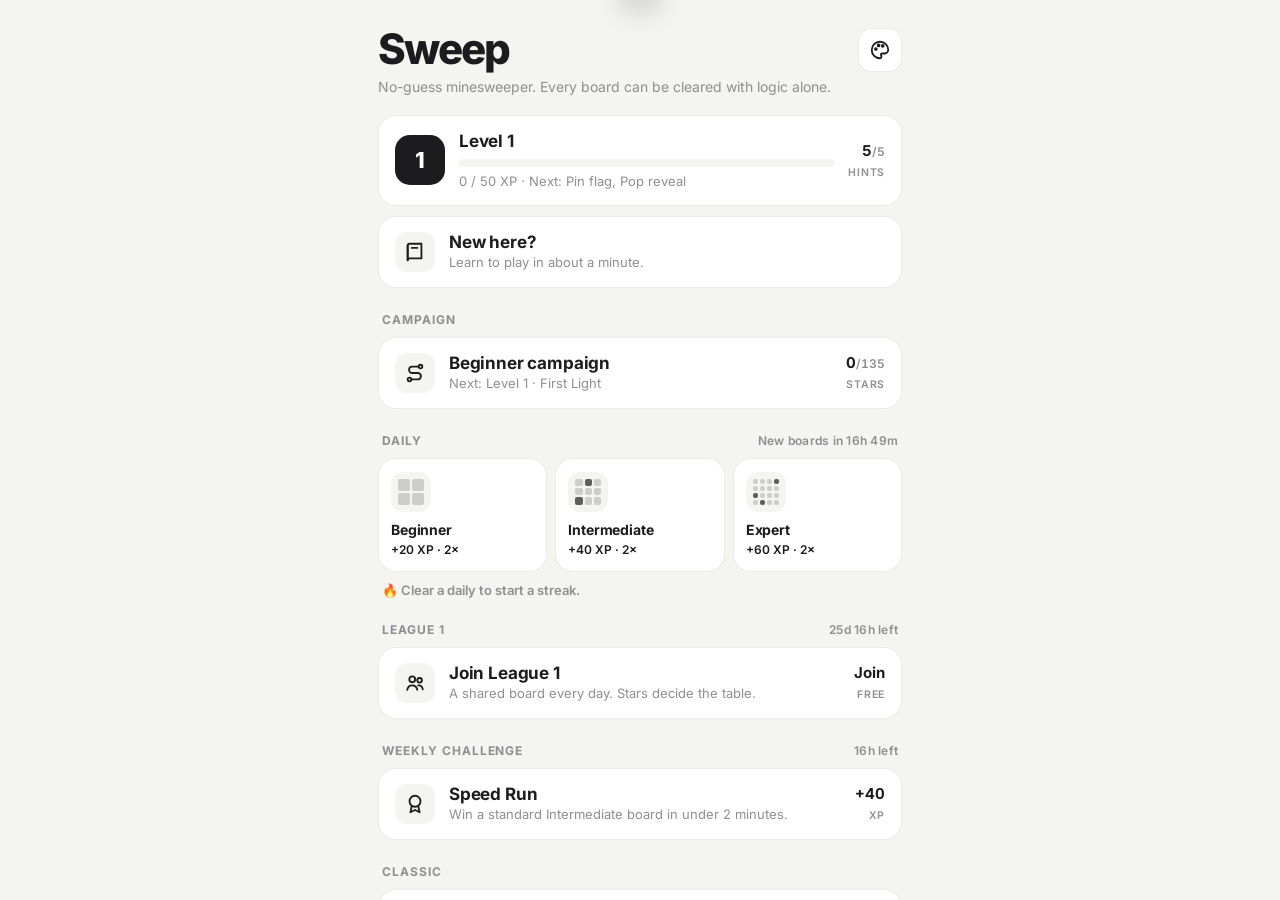
==== docs/index.html @ 266ba81d "v0.10: League replaces the Friends' Board - League N runs each calendar month (League 0 = November 2" ====
<!DOCTYPE html>
<html lang="en"><head>
<meta charset="utf-8">
<meta name="viewport" content="width=device-width,initial-scale=1,viewport-fit=cover">
<meta name="theme-color" content="#f4f4f1" media="(prefers-color-scheme: light)"><meta name="theme-color" content="#111214" media="(prefers-color-scheme: dark)">
<title>Sweep — No-Guess Minesweeper</title>
<meta name="description" content="Ad-free, no-guess minesweeper. Every board can be cleared with logic alone.">
<link rel="manifest" href="manifest.webmanifest">
<link rel="icon" type="image/png" sizes="32x32" href="icons/favicon-32.png">
<link rel="apple-touch-icon" href="icons/apple-touch-icon.png">
<meta name="mobile-web-app-capable" content="yes"><meta name="apple-mobile-web-app-capable" content="yes">
<meta name="apple-mobile-web-app-title" content="Sweep"><meta name="apple-mobile-web-app-status-bar-style" content="default">
<link rel="stylesheet" href="fonts.css">
<meta http-equiv="Content-Security-Policy" content="default-src 'self'; script-src 'self' 'unsafe-inline'; style-src 'self' 'unsafe-inline'; img-src 'self' data: blob:; font-src 'self'; connect-src 'self'; manifest-src 'self'; worker-src 'self'; object-src 'none'; base-uri 'none'; form-action 'none'">
<style>
:root{--bg:#f4f4f1;--panel:#fff;--ink:#1c1c1e;--sub:#8e8e93;--accent:#1c1c1e;--accentInk:#fff;--line:rgba(0,0,0,.08)}
*{box-sizing:border-box;margin:0;padding:0;-webkit-tap-highlight-color:transparent}
html,body{height:100%;background:var(--bg);color:var(--ink);font-family:Inter,system-ui,-apple-system,sans-serif;overscroll-behavior:none;-webkit-user-select:none;user-select:none;-webkit-touch-callout:none}
button{font:inherit;color:inherit;background:none;border:0;cursor:pointer}
svg.i{width:22px;height:22px;fill:none;stroke:currentColor;stroke-width:2;stroke-linecap:round;stroke-linejoin:round;flex:none}
.screen{position:fixed;inset:0;display:none;flex-direction:column;background:var(--bg);padding:env(safe-area-inset-top) env(safe-area-inset-right) env(safe-area-inset-bottom) env(safe-area-inset-left)}
.screen.on{display:flex}
.scroll{overflow-y:auto;flex:1;padding:18px 18px 36px;max-width:560px;width:100%;margin:0 auto}
.brand{display:flex;align-items:flex-start;justify-content:space-between;gap:12px;margin:10px 0 18px}
.brand h1{font-size:42px;font-weight:800;letter-spacing:-.045em;line-height:1}
.brand p{color:var(--sub);font-size:14px;margin-top:8px;line-height:1.35}
.iconbtn{width:44px;height:44px;border-radius:14px;display:grid;place-items:center;background:var(--panel);border:1px solid var(--line);flex:none}
.label{font-size:12px;font-weight:700;letter-spacing:.08em;text-transform:uppercase;color:var(--sub);margin:24px 4px 10px;display:flex;justify-content:space-between;gap:8px}
.label span{letter-spacing:.02em;text-transform:none;font-weight:600}
.card{background:var(--panel);border:1px solid var(--line);border-radius:18px;padding:15px 16px;display:flex;align-items:center;gap:14px;width:100%;text-align:left;margin-bottom:10px;transition:transform .12s}
button.card:active{transform:scale(.98)}
.card .t{font-weight:700;font-size:17px;letter-spacing:-.01em}
.card .s{color:var(--sub);font-size:13px;margin-top:2px;line-height:1.3}
.card .r{margin-left:auto;text-align:right;font-variant-numeric:tabular-nums;flex:none}
.card .r b{display:block;font-size:15px}
.card .r span{font-size:10.5px;color:var(--sub);text-transform:uppercase;letter-spacing:.07em;font-weight:600}
.ico{width:40px;height:40px;border-radius:12px;flex:none;display:grid;gap:2px;padding:7px;background:var(--bg);color:var(--accent);place-items:center;font-weight:800;font-variant-numeric:tabular-nums}
.ico i{width:100%;height:100%;border-radius:2px;background:var(--accent);opacity:.7}
.ico i.o{opacity:.18}
.seg{display:flex;background:var(--bg);border-radius:12px;padding:3px;gap:3px;margin:14px 0 12px}
.seg button{flex:1;padding:9px 0;border-radius:9px;font-size:13px;font-weight:600;color:var(--sub)}
.seg button.on{background:var(--panel);color:var(--ink);box-shadow:0 1px 3px rgba(0,0,0,.14)}
.topseg{background:var(--panel);border:1px solid var(--line);margin:0 0 16px}
.topseg button.on{background:var(--accent);color:var(--accentInk)}
.topseg button{font-size:12.5px;padding:9px 0}
.card.col{flex-direction:column;align-items:stretch;gap:0}
.card.col>.hd{display:flex;align-items:center;gap:14px}
.primary{background:var(--accent);color:var(--accentInk);border-radius:14px;padding:14px 16px;font-weight:700;font-size:15px;width:100%;transition:transform .12s}
.primary:active{transform:scale(.98)}
.row2{display:grid;grid-template-columns:1fr 1fr;gap:10px}
.row2 .card{flex-direction:column;align-items:flex-start;gap:10px;margin:0}
.row3{display:grid;grid-template-columns:1fr 1fr 1fr;gap:8px}
.row3 .card{flex-direction:column;align-items:flex-start;gap:9px;margin:0;padding:13px 12px}
.row3 .card .t{font-size:14px}
.row3 .card .s{font-size:12px;font-weight:600}
.row3 .card.done{opacity:.7}
.row3 .card .s.x2{color:var(--accent)}
.lvl .badge{width:50px;height:50px;border-radius:15px;background:var(--accent);color:var(--accentInk);display:grid;place-items:center;font-weight:800;font-size:22px;flex:none}
.lvl .grow{flex:1;min-width:0}
.bar{height:8px;border-radius:99px;background:var(--bg);overflow:hidden;margin:8px 0 6px}
.bar i{display:block;height:100%;background:var(--accent);border-radius:99px;transition:width .6s}
.srow{display:flex;justify-content:space-between;align-items:center;padding:9px 2px;width:100%;font-weight:600;font-size:15px}
.sw{width:46px;height:28px;border-radius:99px;background:var(--bg);position:relative;transition:background .2s;flex:none}
.sw::after{content:'';position:absolute;top:4px;left:4px;width:20px;height:20px;border-radius:50%;background:var(--sub);transition:left .2s,background .2s}
.sw.on{background:var(--accent)}.sw.on::after{left:22px;background:var(--accentInk)}
/* game */
.hud{display:flex;align-items:center;gap:10px;padding:10px 12px}
.pill{flex:1;display:flex;justify-content:center;align-items:center;gap:20px;font-variant-numeric:tabular-nums;font-weight:700;font-size:18px}
.pill span{display:flex;align-items:center;gap:7px}
.pill svg.i{width:18px;height:18px;color:var(--sub)}
.pill .tag{font-size:10.5px;letter-spacing:.08em;text-transform:uppercase;background:var(--accent);color:var(--accentInk);padding:4px 8px;border-radius:99px}
#cv{flex:1;width:100%;min-height:0;touch-action:none;display:block}
.tools{display:grid;grid-template-columns:1fr auto 1fr;align-items:center;gap:12px;padding:10px 14px 14px}
.toggle{display:flex;background:var(--panel);border:1px solid var(--line);border-radius:18px;padding:4px;gap:4px}
.toggle button{width:68px;height:48px;border-radius:14px;display:grid;place-items:center;color:var(--sub);transition:background .15s,color .15s}
.toggle button.on{background:var(--accent);color:var(--accentInk)}
#fit{justify-self:end;width:52px;height:52px;border-radius:16px}
.hintbtn{justify-self:start;width:52px;height:52px;border-radius:16px;position:relative}
.hintbtn .cnt{position:absolute;top:-7px;right:-9px;min-width:22px;height:22px;padding:0 6px;border-radius:99px;background:var(--accent);color:var(--accentInk);font-size:11.5px;font-weight:800;display:grid;place-items:center;font-variant-numeric:tabular-nums;border:2px solid var(--bg)}
.hintbtn.empty .cnt{background:var(--sub);color:var(--bg)}
.hintbtn.live{color:var(--accent);box-shadow:0 0 0 2px var(--accent)}
.coach{margin:0 12px 8px;background:var(--panel);border:1px solid var(--line);border-radius:18px;padding:12px 14px;font-size:14px;line-height:1.42}
.coach.hidden{display:none}
.coach .cs{font-size:11px;font-weight:700;letter-spacing:.08em;text-transform:uppercase;color:var(--accent);margin-bottom:4px}
.coach.bump{animation:bump .35s}
@keyframes bump{30%{transform:translateX(-5px)}60%{transform:translateX(5px)}}
.note{color:var(--sub);font-size:13px;margin:-2px 4px 6px}
.streak{margin:10px 4px 0;font-size:13px;color:var(--sub);font-weight:600;display:flex;gap:8px;align-items:center}
.streak b{color:var(--ink)}
.mbar{display:flex;align-items:center;gap:10px;margin:-2px 18px 8px;font-size:11.5px;color:var(--sub);font-weight:600;font-variant-numeric:tabular-nums}
.mbar.hidden{display:none}
.mtrack{flex:1;height:5px;background:var(--panel);border-radius:9px;overflow:hidden;box-shadow:inset 0 0 0 1px var(--line)}
.mtrack i{display:block;height:100%;width:0;background:var(--accent);border-radius:9px;transition:width .35s}
.ghost.warn{color:var(--accent)}
.card .r b small{font-size:12px;color:var(--sub);font-weight:600}
.overlay{position:absolute;inset:0;display:grid;place-items:center;background:rgba(0,0,0,.3);-webkit-backdrop-filter:blur(3px);backdrop-filter:blur(3px);padding:24px;z-index:5}
.overlay.hidden{display:none}
.sheet{background:var(--panel);color:var(--ink);border-radius:26px;padding:26px 22px 18px;width:100%;max-width:340px;text-align:center;box-shadow:0 24px 60px rgba(0,0,0,.3);animation:pop .28s cubic-bezier(.2,.9,.3,1.2);max-height:calc(100% - 20px);overflow-y:auto}
@keyframes pop{from{transform:scale(.9);opacity:0}}
.sheet h2{font-size:30px;font-weight:800;letter-spacing:-.035em}
.sheet .sub{color:var(--sub);margin:4px 0 18px;font-size:14px}
.stats{display:grid;grid-template-columns:1fr 1fr;gap:8px;margin-bottom:12px}
.stats div{background:var(--bg);border-radius:14px;padding:11px 8px}
.stats b{display:block;font-size:20px;font-variant-numeric:tabular-nums}
.stats span{font-size:10.5px;color:var(--sub);text-transform:uppercase;letter-spacing:.07em;font-weight:600}
.xpline{display:flex;align-items:center;justify-content:center;gap:8px;font-weight:800;font-size:16px;margin:4px 0 12px;color:var(--accent)}
.xpline small{font-weight:600;color:var(--sub);font-size:12px}
.unl{display:flex;align-items:center;gap:10px;text-align:left;background:var(--bg);border-radius:14px;padding:10px 12px;margin-bottom:8px;font-size:13px}
.unl svg.i{color:var(--accent)}
.btns{display:grid;gap:4px;margin-top:6px}
.ghost{padding:12px;border-radius:14px;font-weight:600;color:var(--sub)}
/* style + progress */
.topbar{display:flex;align-items:center;gap:12px;padding:12px 16px 0;max-width:560px;width:100%;margin:0 auto}
.topbar h2{font-size:24px;font-weight:800;letter-spacing:-.03em}
.topbar .c{margin-left:auto;color:var(--sub);font-weight:600;font-size:14px}
.tgrid{display:grid;grid-template-columns:1fr 1fr;gap:12px}
.tcard{background:var(--panel);border:1px solid var(--line);border-radius:18px;padding:7px;text-align:left;position:relative}
.tcard canvas{width:100%;aspect-ratio:7/4;border-radius:12px;display:block}
.tcard .n{font-weight:700;font-size:14px;margin:9px 5px 2px}
.tcard .q{font-size:11.5px;color:var(--sub);margin:0 5px 5px;line-height:1.3;min-height:2.6em}
.tcard.sel{box-shadow:0 0 0 2.5px var(--accent)}
.tcard.locked canvas{filter:grayscale(.9);opacity:.45}
.tcard .big{aspect-ratio:7/4;border-radius:12px;background:var(--bg);display:grid;place-items:center;color:var(--accent)}
.tcard .big svg.i{width:38px;height:38px;stroke-width:1.6}
.tcard.locked .big{opacity:.45}
.lock{position:absolute;top:13px;right:13px;width:28px;height:28px;border-radius:9px;background:rgba(0,0,0,.6);color:#fff;display:grid;place-items:center}
.lock svg.i{width:15px;height:15px}
.ach{display:flex;gap:14px;align-items:center;padding:13px 2px;border-bottom:1px solid var(--line)}
.ach .ico{color:var(--sub)}
.ach.got .ico{background:var(--accent);color:var(--accentInk)}
.ach:not(.got) .t{color:var(--sub)}
.ach .t{font-weight:700;font-size:15px}
.ach .d{font-size:12.5px;color:var(--sub);margin-top:2px;line-height:1.3}
.chip{margin-left:auto;font-size:11px;font-weight:700;padding:5px 9px;border-radius:99px;background:var(--bg);color:var(--sub);white-space:nowrap;flex:none;text-align:right}
.ach.got .chip{color:var(--ink)}
.ach.cur{background:var(--panel);border-radius:14px;padding-left:10px;padding-right:10px;border-bottom-color:transparent}
table{width:100%;border-collapse:collapse;font-size:14px;font-variant-numeric:tabular-nums}
td,th{padding:11px 4px;text-align:right;border-bottom:1px solid var(--line)}
th{font-size:10.5px;color:var(--sub);text-transform:uppercase;letter-spacing:.07em;font-weight:700}
td:first-child,th:first-child{text-align:left;font-weight:600}
.foot{margin-top:30px;display:flex;justify-content:space-between;align-items:center;color:var(--sub);font-size:12px}
.foot button{color:var(--sub);font-size:12px;font-weight:600;padding:8px 0}
#toast{position:fixed;left:50%;top:calc(env(safe-area-inset-top) + 12px);transform:translate(-50%,-160%);background:var(--ink);color:var(--bg);padding:12px 18px;border-radius:16px;font-weight:600;font-size:14px;transition:transform .4s cubic-bezier(.2,.9,.3,1.15);z-index:9;width:max-content;max-width:90vw;text-align:center;box-shadow:0 10px 30px rgba(0,0,0,.25)}
#toast.on{transform:translate(-50%,0)}
#ov2{position:fixed;z-index:6}
.lb{margin:6px 0 12px;display:flex;flex-direction:column;gap:4px}
.lbr{display:grid;grid-template-columns:28px 1fr auto;align-items:center;gap:8px;padding:9px 10px;border-radius:12px;background:var(--bg);text-align:left;font-size:14.5px}
.lbr.me{box-shadow:inset 0 0 0 2px var(--accent)}.lbk{font-weight:800;text-align:center}.lbn{overflow:hidden;text-overflow:ellipsis;white-space:nowrap}.lbn small{color:var(--sub)}
.lbt{font-weight:700;font-variant-numeric:tabular-nums;text-align:right}.lbt small{display:block;font-size:10.5px;color:var(--sub);font-weight:600}
.fdps{display:grid;grid-template-columns:repeat(3,1fr);gap:6px}.fdp{background:var(--bg);border-radius:12px;padding:8px 6px;text-align:center;display:flex;flex-direction:column;gap:2px}
.fdp b{font-size:13px}.fdp span{font-size:11px;color:var(--sub)}
.ccard{background:var(--panel);border:1px solid var(--line);border-radius:18px;padding:14px 14px 12px;margin-bottom:10px}
.ccard .ct{font-weight:700;font-size:15px}.ccard .cn{font-size:12px;color:var(--sub);margin:2px 0 8px;line-height:1.35}
svg.chart{width:100%;display:block;overflow:visible;font-family:Inter,system-ui,sans-serif;font-variant-numeric:tabular-nums}
svg.chart [tabindex]{outline:none}
.phase{display:grid;grid-template-columns:repeat(3,1fr);gap:6px;margin-top:10px;text-align:center}.phase div{background:var(--bg);border-radius:12px;padding:8px 4px}
.phase b{display:block;font-size:17px}.phase span{font-size:10px;color:var(--sub);text-transform:uppercase;letter-spacing:.06em;font-weight:600}
#ctip{position:fixed;z-index:10;pointer-events:none;background:var(--panel);color:var(--sub);border:1px solid var(--line);border-radius:10px;padding:6px 9px;font-size:11.5px;box-shadow:0 8px 24px rgba(0,0,0,.18);opacity:0;transition:opacity .12s}
#ctip.on{opacity:1}#ctip .v{color:var(--ink);font-weight:700;font-size:13px}
.ico.gold{background:var(--accent);color:var(--accentInk)}
.pauseov{position:absolute;left:0;right:0;top:calc(env(safe-area-inset-top) + 64px);bottom:0;background:var(--bg);z-index:4;display:grid;place-items:center;text-align:center}
.pauseov.hidden{display:none}.pauseov h2{font-size:34px;font-weight:800;letter-spacing:-.035em}.pauseov .sub{color:var(--sub);margin:6px 0 22px}
.pauseov .primary{min-width:220px}.pauseov .ghost{display:block;margin:6px auto 0}
#loupe{position:absolute;width:132px;height:132px;border-radius:50%;pointer-events:none;z-index:3;box-shadow:0 10px 30px rgba(0,0,0,.28),0 0 0 3px var(--panel),0 0 0 5px var(--accent)}
#loupe.hidden{display:none}
body.lefty .tools{direction:rtl}body.lefty .tools>*{direction:ltr}
.hud .pill{gap:14px}
.slabel{font-size:10.5px;font-weight:700;letter-spacing:.08em;text-transform:uppercase;color:var(--sub);padding:12px 2px 2px}
.stats.s4{grid-template-columns:repeat(4,1fr);gap:6px}.stats.s4 div{padding:10px 4px}.stats.s4 b{font-size:17px}.stats.s4 span{font-size:9px;letter-spacing:.04em}
.stats div.win{box-shadow:inset 0 0 0 2px var(--accent)}
.anacv{width:100%;display:block;border-radius:12px}
.mk{flex:none;width:24px;height:24px;border-radius:50%;background:var(--accent);color:var(--accentInk);display:grid;place-items:center;font-weight:800;font-size:13px}
.row-b{display:grid;grid-template-columns:1fr 1fr;gap:8px;margin:0 0 10px}
.row-b .ghost{background:var(--bg);display:flex;align-items:center;justify-content:center;gap:7px;color:var(--ink);font-size:13.5px;padding:11px 6px}
.row-b svg.i{width:17px;height:17px}
.starline{font-size:22px;letter-spacing:4px;color:var(--accent);margin:-4px 0 10px;display:flex;flex-direction:column;align-items:center}
.starline small{font-size:11px;letter-spacing:0;color:var(--sub);font-weight:600;margin-top:2px}
input.code.nm{min-height:0;height:auto;padding:11px 12px;margin-bottom:10px;font-family:inherit;font-size:15px}
.path{display:flex;flex-direction:column;gap:10px;margin-top:6px}
.node{display:flex;align-items:center;gap:12px;background:var(--panel);border:1px solid var(--line);border-radius:18px;padding:11px 13px;width:86%;text-align:left;transition:transform .12s}
.node:active{transform:scale(.98)}
.node .num{width:40px;height:40px;border-radius:50%;display:grid;place-items:center;font-weight:800;background:var(--bg);flex:none;font-variant-numeric:tabular-nums}
.node .num svg.i{width:16px;height:16px}
.node.done .num{background:var(--accent);color:var(--accentInk)}
.node.next{box-shadow:0 0 0 2.5px var(--accent)}
.node.locked{opacity:.45}
.node .t{font-weight:700;font-size:15px}.node .d{font-size:12px;color:var(--sub);margin-top:2px}
.node .st{margin-left:auto;font-size:16px;letter-spacing:1px;white-space:nowrap;flex:none}
.sr{color:var(--sub);opacity:.3}.sr.on{color:#f5b301;opacity:1}
.srew{display:grid;grid-template-columns:repeat(3,1fr);gap:8px;margin-bottom:12px}
.srew div{background:var(--panel);border:1px solid var(--line);border-radius:14px;padding:9px 6px;text-align:center;font-size:11.5px;color:var(--sub);font-weight:600}
.srew b{display:block;font-size:15px;color:var(--ink)}
.srew .got{border-color:#f5b301}.srew .got b{color:#f5b301}
.bigstars{display:flex;justify-content:center;gap:12px;font-size:46px;line-height:1;margin:4px 0 12px}
.bigstars span{color:var(--sub);opacity:.22}
.bigstars span.on{color:#f5b301;opacity:1;animation:starpop .5s cubic-bezier(.2,.9,.3,1.5) both}
.bigstars span.new{text-shadow:0 0 18px rgba(245,179,1,.7)}
@keyframes starpop{0%{transform:scale(0) rotate(-40deg);opacity:0}100%{transform:scale(1) rotate(0)}}
.crits{text-align:left;background:var(--bg);border-radius:14px;padding:6px 12px;margin-bottom:12px}
.crit{display:flex;gap:10px;align-items:center;padding:6px 0;font-size:13.5px;font-weight:600}
.crit small{color:var(--sub);font-weight:500}
.crit .sr{font-size:17px}
.rgrid{display:grid;grid-template-columns:repeat(3,1fr);gap:8px;margin:0 0 12px}
.rbtn{background:var(--bg);border-radius:14px;padding:9px 4px 8px;font-size:11.5px;font-weight:600;display:flex;flex-direction:column;align-items:center;gap:6px;border:2px solid transparent;color:var(--ink)}
.rbtn.on{border-color:var(--accent)}
.rbtn canvas{width:40px;height:40px}
.rgrid.off{opacity:.38}
.rgrid.rules{grid-template-columns:repeat(5,minmax(0,1fr));gap:6px}.rgrid.rules .rbtn{font-size:10.5px;padding:8px 2px 7px}.rgrid.rules canvas{width:32px;height:32px}
.code{width:100%;height:78px;border-radius:12px;border:1px solid var(--line);background:var(--bg);color:var(--ink);font:11px/1.4 "JetBrains Mono",monospace;padding:10px;resize:none;-webkit-user-select:text;user-select:text;word-break:break-all}
.pill small{font-size:12px;color:var(--sub);font-weight:600}
#fx{position:fixed;inset:0;width:100%;height:100%;pointer-events:none;z-index:8}
body.framed #cv{margin:0 10px;width:calc(100% - 20px);border-radius:22px;box-shadow:0 0 0 1px var(--line)}
.seg.mini{margin:0;flex:none}.seg.mini button{flex:none;padding:7px 11px;font-size:12.5px}
div.srow{cursor:default}
</style></head>
<body>
<section id="home" class="screen on"><div class="scroll">
  <div class="brand"><div><h1>Sweep</h1><p>No-guess minesweeper. Every board can be cleared with logic alone.</p></div>
    <button class="iconbtn" data-go="style" aria-label="Style" id="homeTheme"></button></div>
  <button class="card lvl" data-go="awards" id="lvlCard"></button>
  <div id="tutCard"></div>
  <div id="resume"></div>
  <div class="label">Campaign</div>
  <button class="card" id="campCard"></button>
  <div class="label">Daily <span id="dailyClock"></span></div>
  <div class="row3" id="dailyRow"></div>
  <div class="streak" id="streakLine"></div>
  <div class="label" id="lgLbl">League <span id="lgLeftL"></span></div>
  <button class="card" id="lgCard"></button>
  <div class="label">Weekly challenge <span id="weekLeft"></span></div>
  <button class="card" id="weekCard"></button>
  <div class="label">Classic</div>
  <div id="classicList"></div>
  <button class="card" id="chalCard"></button>
  <div class="label">Endless</div>
  <div class="card col">
    <div class="hd"><div class="ico" id="endIco"></div><div><div class="t">Endless</div><div class="s">One map that keeps growing as you clear it.</div></div><div class="r"><b id="eBest">—</b><span>Best</span></div></div>
    <div class="seg" id="dens"></div>
    <div id="endBtns"></div>
    <button class="srow" data-go="awards" id="expRow" style="margin-top:6px"><span>Expeditions</span><span style="color:var(--sub);font-weight:600" id="expCount"></span></button>
  </div>
  <div class="label">Collection</div>
  <div class="row2">
    <button class="card" data-go="style"><div class="ico" id="icoT"></div><div><div class="t">Style</div><div class="s" id="cntT"></div></div></button>
    <button class="card" data-go="awards"><div class="ico" id="icoA"></div><div><div class="t">Progress</div><div class="s" id="cntA"></div></div></button>
  </div>
  <div class="label">Settings</div>
  <div class="card col" id="settings"></div>
</div></section>

<section id="game" class="screen">
  <div class="hud"><button class="iconbtn" id="back" aria-label="Home"></button><div class="pill" id="hudPill"></div><button class="iconbtn" id="pauseBtn" aria-label="Pause"></button><button class="iconbtn" id="restart" aria-label="New board"></button></div>
  <div class="mbar hidden" id="mbar"><div class="mtrack"><i></i></div><span></span></div>
  <div class="coach hidden" id="coach"></div>
  <canvas id="cv"></canvas>
  <div class="tools"><button class="iconbtn hintbtn" id="hintBtn" aria-label="Hint"></button>
    <div class="toggle"><button id="tDig" class="on" aria-label="Reveal mode"></button><button id="tFlag" aria-label="Flag mode"></button></div>
    <button class="iconbtn" id="fit" aria-label="Fit board"></button></div>
  <div class="pauseov hidden" id="pauseOv"><div><h2>Paused</h2><div class="sub" id="pauseSub"></div>
    <button class="primary" id="resumeBtn2">Resume</button><button class="ghost" id="pauseHome">Home</button></div></div>
  <canvas id="loupe" class="hidden"></canvas>
  <div class="overlay hidden" id="ov"><div class="sheet" id="sheet"></div></div>
</section>

<section id="style" class="screen">
  <div class="topbar"><button class="iconbtn" data-go="home" aria-label="Back"></button><h2>Style</h2><span class="c" id="sCount"></span></div>
  <div class="scroll"><div class="seg topseg" id="styleTabs"></div><div id="styleBody"></div></div>
</section>

<section id="camp" class="screen">
  <div class="topbar"><button class="iconbtn" data-go="home" aria-label="Back"></button><h2>Campaign</h2><span class="c" id="cStars"></span></div>
  <div class="scroll"><div class="seg topseg" id="campTabs"></div><div id="campRewards"></div><div id="campPath"></div></div>
</section>

<section id="awards" class="screen">
  <div class="topbar"><button class="iconbtn" data-go="home" aria-label="Back"></button><h2>Progress</h2><span class="c" id="aCount"></span></div>
  <div class="scroll">
    <div class="label" style="margin-top:8px">Levels <span id="xpTotal"></span></div><div id="road"></div>
    <div class="label">Achievements</div><div id="achList"></div>
    <div class="label" id="expLabel">Endless expeditions</div><div id="expList"></div>
    <div class="label">Over time</div>
    <div class="seg mini" id="histSeg" style="margin:0 0 10px"></div>
    <div id="charts"></div>
    <div class="label">Stats</div><div id="statTable"></div>
    <div class="foot"><button id="ver">Sweep v0.10</button><button id="reset">Reset progress</button></div>
  </div>
</section>
<div class="overlay hidden" id="ov2"><div class="sheet" id="sheet2"></div></div>
<div id="toast"></div><div id="ctip"></div>
<canvas id="fx"></canvas>

<script>
// ===================== ENGINE =====================
// Generic constraint deduction. cons: [{c:[cellIds], n:minesAmongThem}]
// kind tells which technique was needed: 'single' (one number) or 'pair' (two numbers together)
function deduce(cons){
  const safe=new Set(), mine=new Set();
  for(const k of cons){
    if(k.n===0){ for(const x of k.c) safe.add(x); }
    else if(k.n===k.c.length){ for(const x of k.c) mine.add(x); }
  }
  if(safe.size||mine.size) return {safe,mine,kind:'single'};
  const byCell=new Map();
  for(let i=0;i<cons.length;i++) for(const x of cons[i].c){ let a=byCell.get(x); if(!a) byCell.set(x,a=[]); a.push(i); }
  const sets=cons.map(k=>new Set(k.c));
  for(let i=0;i<cons.length;i++){
    const A=cons[i], sA=sets[i], partners=new Set();
    for(const x of A.c) for(const j of byCell.get(x)) if(j!==i) partners.add(j);
    for(const j of partners){
      const B=cons[j], sB=sets[j], onlyA=[], onlyB=[];
      for(const x of B.c) if(!sA.has(x)) onlyB.push(x);
      for(const x of A.c) if(!sB.has(x)) onlyA.push(x);
      if(B.n-A.n===onlyB.length && (onlyA.length||onlyB.length)){
        for(const x of onlyB) mine.add(x);
        for(const x of onlyA) safe.add(x);
      }
    }
    if(safe.size||mine.size) return {safe,mine,kind:'pair'};
  }
  return {safe,mine,kind:null};
}

// ---------- Double mines: cells hold 0..maxV mines, numbers count mines ----------
// cons: [{c:[cells], n, o:origin}]. Returns {safe:Set, mine:Map(cell->value), kind, from:[origins]} or null.
function feasible(v,val,Cv,cons,maxV,limit){
  const cells=[v], seen=new Set([v]);
  for(const ci of Cv) for(const x of cons[ci].c) if(!seen.has(x)){ seen.add(x); cells.push(x); }
  const sum=new Int16Array(Cv.length), rem=new Int16Array(Cv.length), mem=cells.map(()=>[]);
  Cv.forEach((ci,k)=>{ rem[k]=cons[ci].c.length*maxV; cons[ci].c.forEach(x=>mem[cells.indexOf(x)].push(k)); });
  let nodes=0;
  const go=(d)=>{ if(++nodes>limit) return null;
    if(d===cells.length){ for(let k=0;k<Cv.length;k++) if(sum[k]!==cons[Cv[k]].n) return false; return true; }
    const lo=d===0?val:0, hi=d===0?val:maxV;
    for(let w=lo;w<=hi;w++){ let ok=true;
      for(const k of mem[d]){ sum[k]+=w; rem[k]-=maxV; if(sum[k]>cons[Cv[k]].n||sum[k]+rem[k]<cons[Cv[k]].n) ok=false; }
      let r=false; if(ok) r=go(d+1);
      for(const k of mem[d]){ sum[k]-=w; rem[k]+=maxV; }
      if(r===null) return null; if(r) return true; }
    return false; };
  return go(0);
}
function dblDeduce(cons,maxV,simpleOnly){
  for(const k of cons){ if(!k.c.length) continue;
    if(k.n===0) return {safe:new Set(k.c),mine:new Map(),kind:'single',from:[k.o]};
    if(k.n===maxV*k.c.length) return {safe:new Set(),mine:new Map(k.c.map(x=>[x,maxV])),kind:'single',from:[k.o]};
    if(k.c.length===1&&k.n<=maxV) return {safe:new Set(),mine:new Map([[k.c[0],k.n]]),kind:'single',from:[k.o]}; }
  if(simpleOnly) return null;
  const byCell=new Map(); cons.forEach((k,i)=>k.c.forEach(x=>{ let a=byCell.get(x); if(!a) byCell.set(x,a=[]); a.push(i); }));
  for(const [v,Cv] of byCell){
    const poss=[]; let bad=false;
    for(let val=0;val<=maxV;val++){ const r=feasible(v,val,Cv,cons,maxV,4000); if(r===null){ bad=true; break; } if(r) poss.push(val); }
    if(bad||poss.length!==1) continue;
    const from=Cv.map(i=>cons[i].o);
    if(poss[0]===0) return {safe:new Set([v]),mine:new Map(),kind:'pair',from};
    return {safe:new Set(),mine:new Map([[v,poss[0]]]),kind:'pair',from};
  }
  return null;
}
function dblSolve(N,nb,mines,start,total,mask,opt){
  const num=countNums(N,nb,mines), rev=new Uint8Array(N), known=new Uint8Array(N), stats={single:0,pair:0,count:0};
  let NP=N; if(mask){ NP=0; for(let i=0;i<N;i++) NP+=mask[i]; }
  let mineCells=0; for(let i=0;i<N;i++) if(mines[i]) mineCells++;
  let revCount=0, kw=0, snap=null; const target=NP-mineCells;
  const open=s=>{ const st=[s]; while(st.length){ const i=st.pop(); if(rev[i]||known[i]) continue;
    if(mines[i]) throw new Error('solver opened a mine'); rev[i]=1; revCount++;
    if(num[i]===0) for(const j of nb[i]) if(!rev[j]) st.push(j); } };
  open(start);
  while(revCount<target){
    const cons=[];
    for(let i=0;i<N;i++){ if(!rev[i]||num[i]===0) continue; const c=[]; let m=0;
      for(const j of nb[i]){ if(known[j]) m+=mines[j]; else if(!rev[j]) c.push(j); }
      if(c.length) cons.push({c,n:num[i]-m,o:i}); }
    let r=dblDeduce(cons,2);
    if(!r){ const rem=total-kw, unk=[]; for(let i=0;i<N;i++) if(!rev[i]&&!known[i]&&(!mask||mask[i])) unk.push(i);
      if(rem===0) r={safe:new Set(unk),mine:new Map()}; else if(rem===2*unk.length) r={safe:new Set(),mine:new Map(unk.map(x=>[x,2]))};
      else return {ok:false,rev,mk:known,stats}; stats.count++; }
    else if(r.kind==='pair'){ if(opt&&opt.snap&&!snap){ const f=revCount/target; if(f>=opt.snap[0]&&f<=opt.snap[1]) snap={rev:rev.slice(),mk:known.slice()}; } stats.pair++; }
    else stats.single++;
    for(const [x] of r.mine) if(!known[x]){ known[x]=1; kw+=mines[x]; }
    for(const x of r.safe) open(x);
  }
  return {ok:true,stats,snap};
}

// ---------- Board shapes (mask: 1 = playable tile, 0 = no tile) ----------
const SHAPES=['ring','heart','diamond','cross','hourglass','swiss','islands'];
const SHAPE_NAMES={ring:'Ring',heart:'Heart',diamond:'Diamond',cross:'Cross',hourglass:'Hourglass',swiss:'Swiss Cheese',islands:'Twin Islands'};
const SHAPE_FILL={ring:.58,heart:.6,diamond:.52,cross:.56,hourglass:.6,swiss:.82,islands:.5};
function shapeMask(name,W,H,rng=Math.random){
  const m=new Uint8Array(W*H);
  for(let y=0;y<H;y++) for(let x=0;x<W;x++){
    const u=(x+.5)/W*2-1, v=(y+.5)/H*2-1; let on=1;
    if(name==='ring'){ const r=Math.hypot(u,v); on=r<=1.02&&r>=.5; }
    else if(name==='heart'){ const X=u*1.22, Y=-v*1.25+.22, a=X*X+Y*Y-1; on=a*a*a-X*X*Y*Y*Y<=0; }
    else if(name==='diamond') on=Math.abs(u)+Math.abs(v)<=1.04;
    else if(name==='cross') on=Math.abs(u)<=.37||Math.abs(v)<=.37;
    else if(name==='hourglass') on=Math.abs(u)<=Math.abs(v)*.95+.24;
    else if(name==='islands'){ const r1=Math.hypot((u+.5)*1.05,v), r2=Math.hypot((u-.5)*1.05,v); on=r1<=.52||r2<=.52||(Math.abs(v)<=.16&&Math.abs(u)<=.55); }
    m[y*W+x]=on?1:0;
  }
  if(name==='swiss'){ const holes=Math.max(3,Math.round(W*H/42));
    for(let h=0;h<holes;h++){ const cx=1+rng()*(W-2), cy=1+rng()*(H-2), r=.9+rng()*.9;
      for(let y=0;y<H;y++) for(let x=0;x<W;x++) if(Math.hypot(x+.5-cx,y+.5-cy)<=r) m[y*W+x]=0; } }
  // keep only the largest connected region so the whole board is reachable by logic
  const seen=new Int32Array(W*H).fill(-1); let best=-1, bestN=0, id=0;
  for(let i=0;i<W*H;i++){ if(!m[i]||seen[i]>=0) continue; let n=0; const st=[i]; seen[i]=id;
    while(st.length){ const c=st.pop(); n++; const cx=c%W, cy=(c/W)|0;
      for(let dy=-1;dy<=1;dy++) for(let dx=-1;dx<=1;dx++){ const nx=cx+dx, ny=cy+dy; if(nx<0||ny<0||nx>=W||ny>=H) continue;
        const j=ny*W+nx; if(m[j]&&seen[j]<0){ seen[j]=id; st.push(j); } } }
    if(n>bestN){ bestN=n; best=id; } id++; }
  for(let i=0;i<W*H;i++) if(m[i]&&seen[i]!==best) m[i]=0;
  return m;
}

// ---------- Classic (fixed board, optional shape mask) ----------
// Rule variants change who counts as a neighbour:
// sq = the usual 8 · hex = 6 (odd rows shifted right) · wrap = 8 with edges joined · knight = the 8 knight's moves
const OFF_SQ=[[-1,-1],[0,-1],[1,-1],[-1,0],[1,0],[-1,1],[0,1],[1,1]], OFF_KN=[[1,2],[2,1],[2,-1],[1,-2],[-1,-2],[-2,-1],[-2,1],[-1,2]];
const OFF_HEX=[[[-1,0],[1,0],[-1,-1],[0,-1],[-1,1],[0,1]],[[-1,0],[1,0],[0,-1],[1,-1],[0,1],[1,1]]];
function makeNb(W,H,mask,mode){
  const nb=new Array(W*H);
  for(let y=0;y<H;y++) for(let x=0;x<W;x++){
    const a=[], i=y*W+x;
    if(!mask||mask[i]){
      const offs=mode==='hex'?OFF_HEX[y&1]:mode==='knight'?OFF_KN:OFF_SQ;
      for(const [dx,dy] of offs){ let nx=x+dx, ny=y+dy;
        if(mode==='wrap'){ nx=(nx+W)%W; ny=(ny+H)%H; }
        if(nx>=0&&ny>=0&&nx<W&&ny<H&&(!mask||mask[ny*W+nx])){ const j=ny*W+nx; if(j!==i&&!a.includes(j)) a.push(j); } }
    }
    nb[i]=a;
  }
  return nb;
}
function countNums(N,nb,mines){
  const num=new Uint8Array(N);
  for(let i=0;i<N;i++){ if(mines[i]){num[i]=9;continue;} let c=0; for(const j of nb[i]) c+=mines[j]; num[i]=c; }
  return num;
}
// Solves from the first click using logic only. Returns ok, which techniques were needed,
// and optionally a snapshot taken at the first two-number step once progress is within opt.snap=[lo,hi].
function classicSolve(N,nb,mines,start,total,mask,opt){
  const num=countNums(N,nb,mines), rev=new Uint8Array(N), mk=new Uint8Array(N), stats={single:0,pair:0,count:0};
  let NP=N; if(mask){ NP=0; for(let i=0;i<N;i++) NP+=mask[i]; }
  let revCount=0, mkCount=0, snap=null; const target=NP-total;
  const open=s=>{ const st=[s]; while(st.length){ const i=st.pop(); if(rev[i]||mk[i]) continue;
    if(mines[i]) throw new Error('solver opened a mine'); rev[i]=1; revCount++;
    if(num[i]===0) for(const j of nb[i]) if(!rev[j]) st.push(j); } };
  open(start);
  while(revCount<target){
    const cons=[];
    for(let i=0;i<N;i++){ if(!rev[i]||num[i]===0) continue; const c=[]; let m=0;
      for(const j of nb[i]){ if(mk[j]) m++; else if(!rev[j]) c.push(j); }
      if(c.length) cons.push({c,n:num[i]-m}); }
    const {safe,mine,kind}=deduce(cons);
    if(!safe.size&&!mine.size){
      const rem=total-mkCount, unk=[];
      for(let i=0;i<N;i++) if(!rev[i]&&!mk[i]&&(!mask||mask[i])) unk.push(i);
      if(rem===0) unk.forEach(x=>safe.add(x));
      else if(rem===unk.length) unk.forEach(x=>mine.add(x));
      else return {ok:false,rev,mk,stats};
      stats.count++;
    } else if(kind==='pair'){
      if(opt&&opt.snap&&!snap){ const f=revCount/target; if(f>=opt.snap[0]&&f<=opt.snap[1]) snap={rev:rev.slice(),mk:mk.slice()}; }
      stats.pair++;
    } else stats.single++;
    for(const x of mine) if(!mk[x]){ mk[x]=1; mkCount++; }
    for(const x of safe) open(x);
  }
  return {ok:true,stats,snap};
}
// opts: {mask, accept(stats)->bool, snap:[lo,hi] (puzzle levels need a snapshot), budget ms}
function genClassic(W,H,total,start,rng=Math.random,opts={}){
  const N=W*H, mask=opts.mask||null, nb=makeNb(W,H,mask,opts.mode), zone=new Uint8Array(N), budget=opts.budget||4000;
  const dbl=opts.dbl, solve=dbl?dblSolve:classicSolve, cellsN=dbl?dbl.cells:total;
  let NP=N; if(mask){ NP=0; for(let i=0;i<N;i++) NP+=mask[i]; }
  zone[start]=1; if(NP-total>=nb[start].length+1) for(const j of nb[start]) zone[j]=1;
  const cand=[]; for(let i=0;i<N;i++) if(!zone[i]&&(!mask||mask[i])) cand.push(i);
  const place=()=>{ const m=new Uint8Array(N), c=cand.slice();
    for(let k=0;k<cellsN;k++){ const r=k+(rng()*(c.length-k)|0); [c[k],c[r]]=[c[r],c[k]]; m[c[k]]=dbl&&k<dbl.doubles?2:1; } return m; };
  let mines=place(), fallback=null; const t0=Date.now(), soft=budget*.6, steps=opts.steps||0;
  for(let it=0;;it++){
    const r=solve(N,nb,mines,start,total,mask,opts);
    if(r.ok){
      const good=(!opts.accept||opts.accept(r.stats))&&(!opts.snap||r.snap);
      if(good) return {mines,tries:it,ok:true,stats:r.stats,snap:r.snap};
      if(!opts.snap&&!fallback) fallback={mines:mines.slice(),stats:r.stats};
      if((steps?it>=steps*.6:Date.now()-t0>soft)&&fallback) return {mines:fallback.mines,tries:it,ok:true,stats:fallback.stats,graded:false};
      mines=place(); continue;
    }
    if(steps?it>=steps:Date.now()-t0>budget) return fallback?{mines:fallback.mines,tries:it,ok:true,stats:fallback.stats,graded:false}:{mines,tries:it,ok:false};
    if(it%50===49){ mines=place(); continue; }
    const fr=[], inr=[];
    for(let i=0;i<N;i++){ if(r.rev[i]||(mask&&!mask[i])) continue; let adj=false;
      for(const j of nb[i]) if(r.rev[j]){adj=true;break;}
      if(adj){ if(mines[i]&&!r.mk[i]) fr.push(i); } else if(!mines[i]&&!zone[i]) inr.push(i); }
    if(!fr.length||!inr.length){ mines=place(); continue; }
    const from=fr[rng()*fr.length|0], to=inr[rng()*inr.length|0]; mines[to]=mines[from]; mines[from]=0;
  }
}

class Classic{
  constructor(W,H,total,mask,genOpts){
    mask=mask||new Uint8Array(W*H).fill(1); let NP=0; for(const v of mask) NP+=v; genOpts=genOpts||{};
    const mode=genOpts.mode||'sq', dbl=genOpts.dbl||null;
    Object.assign(this,{W,H,total,N:W*H,NP,mask,mode,dbl,mineCells:dbl?dbl.cells:total,genOpts,nb:makeNb(W,H,mask,mode),mines:null,num:null,
      rev:new Uint8Array(W*H),flag:new Uint8Array(W*H),state:'ready',revCount:0,flagCount:0,
      flagsPlaced:0,chords:0,t0:0,t1:0,boom:-1});
  }
  has(x,y){ return x>=0&&y>=0&&x<this.W&&y<this.H&&!!this.mask[y*this.W+x]; }
  cell(x,y){ // {r:revealed,n:number,f:flag,m:mine(shown only at end),v:void}
    const i=y*this.W+x; if(!this.mask[i]) return {v:1};
    return {r:this.rev[i],n:this.num?this.num[i]:0,f:this.flag[i],m:this.mines?this.mines[i]:0};
  }
  elapsed(){ return this.state==='ready'?0:((this.state==='play'?Date.now():this.t1)-this.t0)/1000; }
  _open(s){ const st=[s];
    while(st.length){ const i=st.pop(); if(this.rev[i]||this.flag[i]) continue; this.rev[i]=1; this.revCount++; if(this.opened) this.opened.push(i);
      if(this.num[i]===0) for(const j of this.nb[i]) if(!this.rev[j]) st.push(j); } }
  // Lay out a finished board (used by puzzles and saves)
  setMines(mines){ this.mines=mines; this.num=countNums(this.N,this.nb,mines); }
  click(x,y){
    if(this.state==='won'||this.state==='lost') return;
    const i=y*this.W+x; if(!this.mask[i]) return;
    if(this.state==='ready'){
      const g=genClassic(this.W,this.H,this.total,i,Math.random,Object.assign({mask:this.mask},this.genOpts));
      this.setMines(g.mines); this.genStats=g.stats;
      this.state='play'; this.t0=Date.now();
    }
    if(this.rev[i]) return this.chord(i);
    if(this.flag[i]) return;
    if(this.mines[i]) return this._lose(i);
    this._open(i); this._checkWin();
  }
  chord(i){
    const n=this.num[i]; if(!n) return; let f=0;
    for(const j of this.nb[i]) f+=this.flag[j]; // flag value = mines marked (2 on double-mine boards)
    if(f!==n) return;
    let any=false;
    for(const j of this.nb[i]) if(!this.rev[j]&&!this.flag[j]){ any=true; if(this.mines[j]){ this.chords++; return this._lose(j); } this._open(j); }
    if(any) this.chords++;
    this._checkWin();
  }
  toggleFlag(x,y){
    if(this.state!=='play') return false; const i=y*this.W+x; if(this.rev[i]||!this.mask[i]) return false;
    const old=this.flag[i], nv=this.dbl?(old+1)%3:old^1; this.flag[i]=nv; this.flagCount+=nv-old; if(nv>old&&old===0) this.flagsPlaced++; return true;
  }
  _lose(i){ this.state='lost'; this.boom=i; this.t1=Date.now(); }
  _checkWin(){ if(this.revCount===this.NP-this.mineCells){ this.state='won'; this.t1=Date.now();
    for(let i=0;i<this.N;i++) if(this.mines[i]&&this.flag[i]!==this.mines[i]){ this.flagCount+=this.mines[i]-this.flag[i]; this.flag[i]=this.mines[i]; } } }
}
// Build a "solve this position" puzzle: a no-guess board shown part-way through,
// stopped right where the next move needs two numbers together. Deduced mines come pre-flagged.
function makePuzzle(W,H,total,opts={}){
  const mask=opts.mask||null, N=W*H, nb=makeNb(W,H,mask);
  for(let tries=0;tries<40;tries++){
    const cands=[]; for(let y=1;y<H-1;y++) for(let x=1;x<W-1;x++){ const i=y*W+x; if(!mask||mask[i]) cands.push(i); }
    const start=cands[Math.random()*cands.length|0];
    const g=genClassic(W,H,total,start,Math.random,Object.assign({},opts,{snap:opts.snap||[.3,.7],budget:1500}));
    if(g.ok&&g.snap) return {mines:g.mines,rev:g.snap.rev,mk:g.snap.mk,stats:g.stats};
  }
  return null;
}
// ---------- Endless (infinite map, lazily committed) ----------
const OFF=16777216, MUL=33554432;
const K=(x,y)=>(x+OFF)*MUL+(y+OFF);
const KX=k=>Math.floor(k/MUL)-OFF, KY=k=>(k%MUL)-OFF;
const nbK=k=>[k-MUL-1,k-MUL,k-MUL+1,k-1,k+1,k+MUL-1,k+MUL,k+MUL+1];

class Endless{
  constructor(p,rng=Math.random){
    Object.assign(this,{p,rng,st:new Map(),rev:new Map(),flags:new Set(),front:new Set(),km:new Set(),
      hints:new Set(),state:'ready',cleared:0,flagsPlaced:0,boom:null,t0:0,t1:0,hintsGiven:0});
  }
  has(){ return true; }
  cell(x,y){ const k=K(x,y), r=this.rev.has(k);
    return {r:r?1:0,n:r?this.rev.get(k):0,f:this.flags.has(k)?1:0,m:this.st.get(k)===1?1:0,h:this.hints.has(k)}; }
  elapsed(){ return this.state==='ready'?0:((this.state==='play'?Date.now():this.t1)-this.t0)/1000; }
  _commit(k,log){ if(!this.st.has(k)){ this.st.set(k,this.rng()<this.p?1:0); log.c.push(k); } }
  _open(s,log){
    const stack=[s];
    while(stack.length){
      const k=stack.pop(); if(this.rev.has(k)||this.flags.has(k)) continue;
      const nb=nbK(k); for(const j of nb) this._commit(j,log);
      let n=0; for(const j of nb) n+=this.st.get(j);
      this.rev.set(k,n); log.r.push(k); this.hints.delete(k);
      if(n>0){ this.front.add(k); log.f.push(k); }
      else for(const j of nb) if(!this.rev.has(j)) stack.push(j);
      if(log.r.length>30000) break;
    }
  }
  _rollback(log){ for(const k of log.r) this.rev.delete(k); for(const k of log.f) this.front.delete(k); for(const k of log.c) this.st.delete(k); }
  // Is there at least one cell a player can prove safe right now?
  _check(){
    const km=new Set(this.km);
    for(let it=0;it<400;it++){
      const cons=[];
      for(const f of this.front){ const c=[]; let m=0;
        for(const j of nbK(f)){ if(km.has(j)) m++; else if(!this.rev.has(j)) c.push(j); }
        if(c.length) cons.push({c,n:this.rev.get(f)-m}); }
      const {safe,mine}=deduce(cons);
      if(safe.size) return {ok:true,km};
      if(!mine.size) return {ok:false,km};
      for(const x of mine) km.add(x);
    }
    return {ok:false,km};
  }
  _prune(){ for(const f of this.front){ let open=false;
    for(const j of nbK(f)) if(!this.rev.has(j)&&!this.km.has(j)){open=true;break;}
    if(!open) this.front.delete(f); } }
  _hint(){ // logic ran dry: light up a guaranteed-safe frontier cell
    const c=[]; for(const f of this.front) for(const j of nbK(f))
      if(!this.rev.has(j)&&!this.km.has(j)&&this.st.get(j)===0&&!this.flags.has(j)) c.push(j);
    if(c.length){ this.hints.add(c[this.rng()*c.length|0]); this.hintsGiven++; }
  }
  click(x,y){ return this.clickK(K(x,y)); }
  clickK(k){
    if(this.state==='lost') return;
    if(this.rev.has(k)) return this.chord(k);
    if(this.flags.has(k)) return;
    if(this.state==='ready'){ this.state='play'; this.t0=Date.now(); this.st.set(k,0); for(const j of nbK(k)) this.st.set(j,0); }
    if(!this.st.has(k)) this.st.set(k,this.rng()<this.p?1:0); // blind guess far from the frontier
    if(this.st.get(k)===1) return this._lose(k);
    this._reveal(k);
  }
  _reveal(k){
    const TRIES=10; let res, log;
    for(let t=0;t<TRIES;t++){
      log={c:[],r:[],f:[]}; this._open(k,log); res=this._check();
      if(res.ok||t===TRIES-1) break;
      this._rollback(log);
    }
    this.cleared+=log.r.length; this.km=res.km; this._prune();
    if(this.opened) for(const k of log.r) this.opened.push(k);
    if(!res.ok&&!this.hints.size) this._hint();
  }
  chord(k){
    const n=this.rev.get(k); if(!n) return; let f=0; const nb=nbK(k);
    for(const j of nb) if(this.flags.has(j)) f++;
    if(f!==n) return;
    for(const j of nb) if(!this.rev.has(j)&&!this.flags.has(j)){ if(this.st.get(j)===1) return this._lose(j); this._reveal(j); }
  }
  toggleFlag(x,y){
    if(this.state!=='play') return false; const k=K(x,y); if(this.rev.has(k)) return false;
    if(this.flags.has(k)) this.flags.delete(k); else { this.flags.add(k); this.flagsPlaced++; } return true;
  }
  _lose(k){ this.state='lost'; this.boom=k; this.t1=Date.now(); }
}

// ---------- Hints: find a provable move and the numbers that prove it ----------
function pairScan(cons,wantSafe){
  const byCell=new Map();
  for(let i=0;i<cons.length;i++) for(const x of cons[i].c){ let a=byCell.get(x); if(!a) byCell.set(x,a=[]); a.push(i); }
  const sets=cons.map(k=>new Set(k.c));
  for(let i=0;i<cons.length;i++){
    const A=cons[i], sA=sets[i], partners=new Set();
    for(const x of A.c) for(const j of byCell.get(x)) if(j!==i) partners.add(j);
    for(const j of partners){
      const B=cons[j], sB=sets[j], onlyA=[], onlyB=[];
      for(const x of B.c) if(!sA.has(x)) onlyB.push(x);
      for(const x of A.c) if(!sB.has(x)) onlyA.push(x);
      if(B.n-A.n===onlyB.length&&(onlyA.length||onlyB.length)){
        if(wantSafe&&onlyA.length) return {safe:onlyA,mine:onlyB,from:[A.o,B.o]};
        if(!wantSafe&&onlyB.length) return {safe:[],mine:onlyB,from:[A.o,B.o]};
      }
    }
  }
  return null;
}
function explainStep(cons){ // prefers safe cells, simplest reasoning first
  for(const k of cons) if(k.n===0) return {safe:k.c,mine:[],from:[k.o]};
  const ps=pairScan(cons,true); if(ps) return ps;
  for(const k of cons) if(k.n===k.c.length) return {safe:[],mine:k.c,from:[k.o]};
  return pairScan(cons,false);
}
function searchHint(build,km,fallback){
  for(let it=0;it<600;it++){
    let r=explainStep(build());
    if(!r&&fallback) r=fallback();
    if(!r||(!r.safe.length&&!r.mine.length)) return null;
    if(r.safe.length) return r;
    for(const m of r.mine) km.add(m);
  }
  return null;
}
// Returns {t:[x,y], from:[[x,y]], mines:[[x,y]], count:bool, wrongFlag:bool} or null
function dblHint(g,cx,cy){
  const W=g.W, km=new Map(), xy=i=>[i%W,Math.floor(i/W)], dist=i=>(i%W-cx)**2+(Math.floor(i/W)-cy)**2;
  for(let it=0;it<400;it++){
    const cons=[];
    for(let i=0;i<g.N;i++){ if(!g.rev[i]||!g.num[i]) continue; const c=[]; let m=0;
      for(const j of g.nb[i]){ if(km.has(j)) m+=km.get(j); else if(!g.rev[j]) c.push(j); }
      if(c.length) cons.push({c,n:g.num[i]-m,o:i,d:dist(i)}); }
    cons.sort((a,b)=>a.d-b.d);
    let r=dblDeduce(cons,2);
    if(!r){ let kw=0; for(const v of km.values()) kw+=v; const unk=[]; for(let i=0;i<g.N;i++) if(!g.rev[i]&&!km.has(i)&&g.mask[i]) unk.push(i);
      if(unk.length&&g.total-kw===0) r={safe:new Set(unk),mine:new Map(),from:[],count:true}; else return null; }
    if(r.safe.size){ const t=[...r.safe].sort((a,b)=>(g.flag[a]-g.flag[b])||(dist(a)-dist(b)))[0];
      const near=new Set(); for(const o of r.from) for(const j of g.nb[o]) near.add(j);
      return {t:xy(t),from:r.from.map(xy),mines:[...km.keys()].filter(j=>near.has(j)&&!g.rev[j]).map(xy),count:!!r.count,wrongFlag:!!g.flag[t]}; }
    for(const [x,v] of r.mine) km.set(x,v);
  }
  return null;
}
function classicHint(g,cx,cy){
  if(g.state!=='play') return null;
  if(g.dbl) return dblHint(g,cx,cy);
  const W=g.W, km=new Set(), xy=i=>[i%W,Math.floor(i/W)], dist=i=>(i%W-cx)**2+(Math.floor(i/W)-cy)**2;
  const build=()=>{ const cons=[];
    for(let i=0;i<g.N;i++){ if(!g.rev[i]||!g.num[i]) continue; const c=[]; let m=0;
      for(const j of g.nb[i]){ if(km.has(j)) m++; else if(!g.rev[j]) c.push(j); }
      if(c.length) cons.push({c,n:g.num[i]-m,o:i,d:dist(i)}); }
    return cons.sort((a,b)=>a.d-b.d); };
  const fallback=()=>{ const unk=[]; for(let i=0;i<g.N;i++) if(!g.rev[i]&&!km.has(i)&&g.mask[i]) unk.push(i);
    if(!unk.length) return null; const rem=g.total-km.size;
    if(rem===0) return {safe:unk,mine:[],from:[],count:true};
    if(rem===unk.length) return {safe:[],mine:unk,from:[],count:true}; return null; };
  const r=searchHint(build,km,fallback); if(!r) return null;
  const cand=r.safe.slice().sort((a,b)=>(g.flag[a]-g.flag[b])||(dist(a)-dist(b))), t=cand[0];
  const near=new Set(); for(const o of r.from) for(const j of g.nb[o]) near.add(j);
  const mines=[...new Set([...km,...r.mine])].filter(j=>near.has(j)&&!g.rev[j]);
  return {t:xy(t),from:r.from.map(xy),mines:mines.map(xy),count:!!r.count,wrongFlag:!!g.flag[t]};
}
function endlessHint(g,cx,cy){
  if(g.state!=='play') return null;
  const km=new Set(g.km), xy=k=>[KX(k),KY(k)], dist=k=>(KX(k)-cx)**2+(KY(k)-cy)**2;
  const build=()=>{ const cons=[];
    for(const f of g.front){ const c=[]; let m=0;
      for(const j of nbK(f)){ if(km.has(j)) m++; else if(!g.rev.has(j)) c.push(j); }
      if(c.length) cons.push({c,n:g.rev.get(f)-m,o:f,d:dist(f)}); }
    return cons.sort((a,b)=>a.d-b.d); };
  const r=searchHint(build,km,null); if(!r) return null;
  const fl=k=>g.flags.has(k)?1:0;
  const cand=r.safe.slice().sort((a,b)=>(fl(a)-fl(b))||(dist(a)-dist(b))), t=cand[0];
  const near=new Set(); for(const o of r.from) for(const j of nbK(o)) near.add(j);
  const mines=[...new Set([...km,...r.mine])].filter(j=>near.has(j)&&!g.rev.has(j));
  return {t:xy(t),from:r.from.map(xy),mines:mines.map(xy),count:false,wrongFlag:!!fl(t)};
}
// ---------- 3BV: the fewest clicks that can clear the board ----------
// Each opening (connected zero region) counts 1, plus every number not touching an opening.
function bbbv(g,rev0){
  const seen=new Uint8Array(g.N); let n=0;
  for(let i=0;i<g.N;i++){ if(!g.mask[i]||g.mines[i]||g.num[i]!==0||seen[i]) continue;
    let fresh=!rev0||!rev0[i]; const st=[i]; seen[i]=1;
    while(st.length){ const c=st.pop(); for(const j of g.nb[c]){ if(g.mines[j]) continue; if(rev0&&!rev0[j]) fresh=true;
      if(g.num[j]===0&&!seen[j]){ seen[j]=1; st.push(j); } else if(g.num[j]>0) seen[j]=1; } }
    if(fresh) n++; }
  for(let i=0;i<g.N;i++) if(g.mask[i]&&!g.mines[i]&&g.num[i]>0&&!seen[i]&&!(rev0&&rev0[i])) n++;
  return n;
}
// Could the player have proved this tile safe (or a mine) at this moment? Returns the simplest technique needed.
function provable(g,rev,target,want,level){
  const maxV=g.dbl?2:1, km=new Map(), safe=new Set();
  for(let it=0;it<300;it++){
    const cons=[];
    for(let i=0;i<g.N;i++){ if(!rev[i]||!g.num[i]) continue; const c=[]; let m=0;
      for(const j of g.nb[i]){ if(km.has(j)) m+=km.get(j); else if(!rev[j]&&!safe.has(j)) c.push(j); }
      if(c.length) cons.push({c,n:g.num[i]-m,o:i}); }
    let r=null;
    if(g.dbl) r=dblDeduce(cons,maxV,level<2);
    else { const d=level<2?simpleDeduce(cons):deduce(cons); if(d.safe.size||d.mine.size) r={safe:d.safe,mine:new Map([...d.mine].map(x=>[x,1]))}; }
    if(!r&&level>=3){ let kw=0; for(const v of km.values()) kw+=v; const unk=[]; for(let i=0;i<g.N;i++) if(g.mask[i]&&!rev[i]&&!km.has(i)&&!safe.has(i)) unk.push(i);
      const rem=g.total-kw; if(unk.length&&rem===0) r={safe:new Set(unk),mine:new Map()}; else if(unk.length&&rem===maxV*unk.length&&!g.dbl) r={safe:new Set(),mine:new Map(unk.map(x=>[x,1]))}; }
    if(!r) break;
    for(const x of r.safe) safe.add(x); for(const [x,v] of r.mine) km.set(x,v);
    if(want==='safe'?safe.has(target):km.has(target)) return true;
  }
  return want==='safe'?safe.has(target):km.has(target);
}
function simpleDeduce(cons){ const safe=new Set(), mine=new Set();
  for(const k of cons){ if(k.n===0) k.c.forEach(x=>safe.add(x)); else if(k.n===k.c.length) k.c.forEach(x=>mine.add(x)); } return {safe,mine}; }
function classify(g,rev,target,want){
  if(provable(g,rev,target,want,1)) return 'single';
  if(provable(g,rev,target,want,2)) return 'pair';
  if(provable(g,rev,target,want,3)) return 'count';
  return 'guess';
}
// Replays a finished game's moves. log: [{t:ms since start, a:'r'|'f'|'c', i:cell}]
function analyze(g,log,rev0){
  const rev=rev0?rev0.slice():new Uint8Array(g.N), open=s=>{ const st=[s]; while(st.length){ const i=st.pop(); if(rev[i]) continue; rev[i]=1;
    if(g.num[i]===0) for(const j of g.nb[i]) if(!rev[j]) st.push(j); } };
  const steps=[], guesses=[]; let first=!rev0, prevT=0;
  for(const m of log){
    let kind=null;
    if(m.a==='r'&&!rev[m.i]){ if(first) kind='start'; else kind=classify(g,rev,m.i,'safe'); first=false; }
    else if(m.a==='f') kind=classify(g,rev,m.i,'mine');
    steps.push({gap:m.t-prevT,i:m.i,a:m.a,kind}); prevT=m.t;
    if(kind==='guess'&&m.a==='r') guesses.push(m.i);
    if(m.a==='r'&&!rev[m.i]&&!g.mines[m.i]) open(m.i);
    else if(m.a==='c'){ let f=0; for(const j of g.nb[m.i]) if(g.flag[j]||g.mines[j]) f++; for(const j of g.nb[m.i]) if(!g.mines[j]&&!rev[j]) open(j); }
  }
  const hes=steps.filter(s=>s.kind&&s.kind!=='start'&&s.gap>=1500).sort((a,b)=>b.gap-a.gap).slice(0,3);
  return {bbbv:bbbv(g,rev0),clicks:log.length,hes,guesses};
}
// ---------- Challenge codes: the exact board, packed into a short text code ----------
const B64U='ABCDEFGHIJKLMNOPQRSTUVWXYZabcdefghijklmnopqrstuvwxyz0123456789-_';
const toB64U=b=>{ let s=''; for(let i=0;i<b.length;i+=3){ const n=(b[i]<<16)|((b[i+1]||0)<<8)|(b[i+2]||0);
  s+=B64U[n>>18&63]+B64U[n>>12&63]+(i+1<b.length?B64U[n>>6&63]:'')+(i+2<b.length?B64U[n&63]:''); } return s; };
const fromB64U=s=>{ const out=[]; let buf=0,bits=0; for(const ch of s){ const v=B64U.indexOf(ch); if(v<0) throw new Error('char'); buf=(buf<<6)|v; bits+=6; if(bits>=8){ bits-=8; out.push((buf>>bits)&255); } } return Uint8Array.from(out); };
const MODES=['sq','hex','wrap','knight'];
const cleanName=t=>[...String(t).replace(/[\u0000-\u001f\u007f<>&"'`]/g,'')].slice(0,16).join('').trim(); // names are display-only text

// ---------- Friends' Board: the same board on every device for a given date ----------
// Seeded from the date alone and generated with a step limit instead of a time limit, so a slow phone
// and a fast one build the identical board. Results carry a fingerprint of the board, so a friend on a
// different game version is detected instead of being compared on a different board.
const FD_VER=1, FD_W=16, FD_H=16, FD_M=40, EPOCH=Date.UTC(2024,0,1);
function seedRng(str){ // cyrb128 -> sfc32
  let h1=1779033703,h2=3144134277,h3=1013904242,h4=2773480762;
  for(let i=0;i<str.length;i++){ const k=str.charCodeAt(i); h1=h2^Math.imul(h1^k,597399067); h2=h3^Math.imul(h2^k,2869860233); h3=h4^Math.imul(h3^k,951274213); h4=h1^Math.imul(h4^k,2716044813); }
  h1=Math.imul(h3^(h1>>>18),597399067); h2=Math.imul(h4^(h2>>>22),2869860233); h3=Math.imul(h1^(h3>>>17),951274213); h4=Math.imul(h2^(h4>>>19),2716044813);
  let a=(h1^h2^h3^h4)>>>0, b=(h2^h1)>>>0, c=(h3^h1)>>>0, d=(h4^h1)>>>0;
  const r=()=>{ a>>>=0; b>>>=0; c>>>=0; d>>>=0; let t=(a+b)|0; a=b^(b>>>9); b=(c+(c<<3))|0; c=(c<<21)|(c>>>11); d=(d+1)|0; t=(t+d)|0; c=(c+t)|0; return (t>>>0)/4294967296; };
  for(let i=0;i<15;i++) r(); return r;
}
function boardPrint(W,H,mines,start){ let h=2166136261; const add=v=>{ h^=v&255; h=Math.imul(h,16777619); };
  add(W); add(H); add(start&255); add(start>>8); for(let i=0;i<mines.length;i++) add(mines[i]); return (h>>>0).toString(16).padStart(8,'0'); }
const fdDay=date=>{ const [y,m,d]=date.split('-').map(Number); return Math.round((Date.UTC(y,m-1,d)-EPOCH)/864e5); };
const fdDate=n=>{ const t=new Date(EPOCH+n*864e5); return t.getUTCFullYear()+'-'+String(t.getUTCMonth()+1).padStart(2,'0')+'-'+String(t.getUTCDate()).padStart(2,'0'); };
function fdBoard(date){
  for(let a=0;a<20;a++){ const rng=seedRng(`SWFD${FD_VER}|${date}|${a}`);
    const sx=4+(rng()*8|0), sy=4+(rng()*8|0), start=sy*FD_W+sx;
    const g=genClassic(FD_W,FD_H,FD_M,start,rng,{steps:8000});
    if(g.ok) return {W:FD_W,H:FD_H,M:FD_M,start,mines:g.mines,fp:boardPrint(FD_W,FD_H,g.mines,start)}; }
  throw new Error('fd generation failed');
}
// Result code: SWR1.<base64url> = version, day, player id (6 bytes, random, anonymous), won+hints, time, board print, name
function encodeResult(r){
  const b=[1, r.day&255, r.day>>8, ...r.pid, (r.won?1:0)|(Math.min(127,r.hints|0)<<1)];
  const t=Math.max(0,Math.min(0xffffff,Math.round(r.time*10))); b.push(t&255,(t>>8)&255,t>>16);
  for(let i=0;i<8;i+=2) b.push(parseInt(r.fp.substr(i,2),16));
  const nm=new TextEncoder().encode(cleanName(r.name||'')); b.push(nm.length,...nm);
  return 'SWR1.'+toB64U(Uint8Array.from(b));
}
function decodeResult(code){
  const m=String(code).match(/SWR1\.([A-Za-z0-9_-]+)/); if(!m) throw new Error('nocode');
  const b=fromB64U(m[1]); if(b[0]!==1||b.length<18) throw new Error('version');
  let p=1; const day=b[p]|(b[p+1]<<8); p+=2; const pid=[...b.slice(p,p+6)]; p+=6; const st=b[p++];
  const time=(b[p]|(b[p+1]<<8)|(b[p+2]<<16))/10; p+=3; const fp=[...b.slice(p,p+4)].map(v=>v.toString(16).padStart(2,'0')).join(''); p+=4;
  const nl=b[p++]||0, name=cleanName(new TextDecoder().decode(b.slice(p,p+nl)));
  return {day,date:fdDate(day),pid:pid.map(v=>v.toString(16).padStart(2,'0')).join(''),won:!!(st&1),hints:st>>1,time,fp,name};
}
// ---------- League: League 0 is November 2026, then +1 every calendar month (local time) ----------
const lgNo=date=>{ const [y,m]=date.split('-').map(Number); return (y-2026)*12+(m-11); };
const lgMonth=n=>{ const t=10+n; return [2026+Math.floor(t/12),((t%12)+12)%12+1]; };
const lgDate=(n,day)=>{ const [y,m]=lgMonth(n); return `${y}-${String(m).padStart(2,'0')}-${String(day).padStart(2,'0')}`; };
const lgLen=n=>{ const [y,m]=lgMonth(n); return new Date(y,m,0).getDate(); };
// Season code: SWL1.<base64url> = version, season, player id, last season's rank, fingerprint of one played round,
// a bitmask of rounds played, then won+hints and time for each played round, then the name.
function encodeSeason(r){
  const b=[1, r.season&255, r.season>>8, ...r.pid, r.prev|0, r.fpDay|0];
  for(let i=0;i<8;i+=2) b.push(r.fp?parseInt(r.fp.substr(i,2),16):0);
  const days=Object.keys(r.days).map(Number).filter(d=>d>=1&&d<=31).sort((a,b)=>a-b); let mask=0; for(const d of days) mask|=1<<(d-1);
  b.push(mask&255,(mask>>>8)&255,(mask>>>16)&255,(mask>>>24)&255);
  for(const d of days){ const x=r.days[d], t=Math.max(0,Math.min(65535,Math.round(x.t*10))); b.push((x.won?1:0)|(Math.min(127,x.h|0)<<1),t&255,t>>8); }
  const nm=new TextEncoder().encode(cleanName(r.name||'')); b.push(nm.length,...nm);
  return 'SWL1.'+toB64U(Uint8Array.from(b));
}
function decodeSeason(code){
  const m=String(code).match(/SWL1\.([A-Za-z0-9_-]+)/); if(!m) throw new Error('nocode');
  const b=fromB64U(m[1]); if(b[0]!==1||b.length<20) throw new Error('version');
  let p=1; const season=b[p]|(b[p+1]<<8); p+=2; const pid=[...b.slice(p,p+6)].map(v=>v.toString(16).padStart(2,'0')).join(''); p+=6;
  const prev=b[p++], fpDay=b[p++], fp=[...b.slice(p,p+4)].map(v=>v.toString(16).padStart(2,'0')).join(''); p+=4;
  const mask=(b[p]|(b[p+1]<<8)|(b[p+2]<<16)|(b[p+3]<<24))>>>0; p+=4; const days={};
  for(let d=1;d<=31;d++) if(mask&(1<<(d-1))){ if(p+3>b.length) throw new Error('short'); const st=b[p]; days[d]={won:!!(st&1),h:st>>1,t:(b[p+1]|(b[p+2]<<8))/10}; p+=3; }
  const nl=b[p++]||0, name=cleanName(new TextDecoder().decode(b.slice(p,p+nl)));
  return {season,pid,prev,fpDay,fp,days,name};
}
const allCodes=(text,re)=>[...String(text).matchAll(re)].map(m=>m[0]);
function encodeChallenge(g,meta){
  const b=[1, MODES.indexOf(g.mode)|(g.dbl?4:0)|(g.NP<g.N?8:0), meta.diff|0, g.W, g.H, meta.start&255, meta.start>>8,
    Math.min(65535,Math.round(meta.time*10))&255, Math.min(65535,Math.round(meta.time*10))>>8, meta.hints|0, meta.src|0, meta.lv|0];
  const nm=new TextEncoder().encode((meta.name||'').slice(0,16)); b.push(nm.length,...nm);
  const bits=[]; if(g.NP<g.N) for(let i=0;i<g.N;i++) bits.push(g.mask[i]);
  for(let i=0;i<g.N;i++){ if(g.dbl){ bits.push(g.mines[i]>>1&1,g.mines[i]&1); } else bits.push(g.mines[i]?1:0); }
  for(let i=0;i<bits.length;i+=8){ let v=0; for(let k=0;k<8;k++) v=(v<<1)|(bits[i+k]||0); b.push(v); }
  return 'SWC1.'+toB64U(Uint8Array.from(b));
}
function decodeChallenge(text){
  const m=String(text).match(/SWC1\.([A-Za-z0-9_-]+)/); if(!m) throw new Error('nocode');
  const b=fromB64U(m[1]); let p=0; const ver=b[p++]; if(ver!==1) throw new Error('version');
  const fl=b[p++], diff=b[p++], W=b[p++], H=b[p++], start=b[p++]|(b[p++]<<8), time=(b[p++]|(b[p++]<<8))/10, hints=b[p++], src=b[p++], lv=b[p++];
  const nl=b[p++], name=cleanName(new TextDecoder().decode(b.slice(p,p+nl))); p+=nl;
  const N=W*H, rd=(()=>{ let bi=0; return ()=>{ const v=(b[p+(bi>>3)]>>(7-(bi&7)))&1; bi++; return v; }; })();
  if(!W||!H||N>4000) throw new Error('size');
  const mode=MODES[fl&3], dbl=!!(fl&4), hasMask=!!(fl&8);
  const mask=new Uint8Array(N).fill(1); if(hasMask) for(let i=0;i<N;i++) mask[i]=rd();
  const mines=new Uint8Array(N); for(let i=0;i<N;i++) mines[i]=dbl?(rd()<<1|rd()):rd();
  if(start>=N||!mask[start]||mines[start]) throw new Error('start');
  return {mode,dbl,hasMask,mask,mines,W,H,diff,start,time,hints,src,lv,name};
}
if(typeof module!=='undefined') module.exports={deduce,genClassic,classicSolve,makeNb,Classic,Endless,K,KX,KY,nbK,classicHint,endlessHint,countNums,shapeMask,SHAPES,SHAPE_FILL,makePuzzle,makeNb,dblSolve,bbbv,analyze,classify,encodeChallenge,decodeChallenge,fdBoard,fdDay,fdDate,encodeResult,decodeResult,seedRng,boardPrint,allCodes,cleanName,lgNo,lgMonth,lgDate,lgLen,encodeSeason,decodeSeason};

// ===================== CAMPAIGNS =====================
// Each level is a recipe; every attempt gets a fresh board built from it.
// pair: how many "two numbers together" steps the board must need [min,max]
// shape: board shape · puzzle: start part-solved · twist: replaces the time star · grad: graduation board
const CAMPS=[
 {id:'beginner',name:'Beginner',xp:5,bonus:50,k:.5,levels:[
  {n:'First Light',W:6,H:6,M:3,pair:[0,0],tip:'Each number counts the mines touching that tile, diagonals included.'},
  {n:'Warm-Up',W:7,H:7,M:5,pair:[0,0],tip:'If a number has exactly that many hidden neighbours, they\'re all mines. Flag them.'},
  {n:'Clearing',W:8,H:8,M:7,pair:[0,0],tip:'When a number\'s mines are all flagged, tap it to clear the rest at once.'},
  {n:'Diamond',shape:'diamond',W:10,H:10,d:.11,pair:[0,0],tip:'Shaped boards follow the same rules. Edge tiles just have fewer neighbours.'},
  {n:'Two Heads',W:8,H:9,M:9,pair:[1,99],tip:'New: some tiles need two numbers together. Look for a 1 next to a 1 along an edge.'},
  {n:'Pairs',W:9,H:9,M:10,pair:[1,99],tip:'Compare neighbouring numbers that share hidden tiles. The difference tells you something.'},
  {n:'Pacifist',W:9,H:9,M:11,pair:[1,99],twist:'noflag',tip:'Bonus star: win without placing a single flag.'},
  {n:'Heart',shape:'heart',W:11,H:10,d:.12,pair:[1,99],tip:'A shaped board with a pair or two to find.'},
  {n:'Busy',W:10,H:10,M:13,pair:[2,99],tip:'More mines, more pairs. There\'s no clock on the first two stars.'},
  {n:'Halfway',puzzle:true,W:10,H:10,M:14,pair:[2,99],tip:'Puzzle: this board is part-solved. The next move needs two numbers together.'},
  {n:'Widening',W:10,H:12,M:16,pair:[2,99],tip:'A bigger board with the same logic.'},
  {n:'Ring',shape:'ring',W:12,H:12,d:.14,pair:[2,99],tip:'Work your way around the ring.'},
  {n:'Dense',W:11,H:12,M:19,pair:[3,99],tip:'Nearly Intermediate density.'},
  {n:'No Shortcuts',W:12,H:12,M:21,pair:[3,99],twist:'nochord',tip:'Bonus star: win without tapping a number to clear around it.'},
  {n:'Graduation',W:16,H:16,M:40,grad:true,tip:'A full Intermediate board. Clear it to graduate.'},
 ]},
 {id:'intermediate',name:'Intermediate',xp:8,bonus:100,k:.42,levels:[
  {n:'Step Up',W:13,H:13,M:26,tip:'Welcome to Intermediate. Same logic, more of it.'},
  {n:'Room to Think',W:14,H:14,M:31,tip:'Look for pairs along the edges of open areas.'},
  {n:'Overlaps',W:15,H:15,M:36,pair:[3,99],tip:'Plenty of spots where two numbers share tiles.'},
  {n:'Cross',shape:'cross',W:18,H:18,d:.16,tip:'Clear the centre, then work out along each arm.'},
  {n:'Standard Issue',W:16,H:16,M:42,pair:[3,99],tip:'Slightly denser than a regular Intermediate board.'},
  {n:'Hands Off',W:16,H:16,M:44,twist:'noflag',tip:'Bonus star: win without placing a flag.'},
  {n:'Tall Order',W:16,H:18,M:50,pair:[4,99],tip:'A taller board with more pairs to find.'},
  {n:'Hourglass',shape:'hourglass',W:20,H:20,d:.17,tip:'The narrow waist joins the two halves.'},
  {n:'Long Field',W:16,H:20,M:56,tip:'Keep a steady rhythm.'},
  {n:'Deadlock',puzzle:true,W:16,H:16,M:44,pair:[4,99],tip:'Puzzle: part-solved. Find the move that needs two numbers.'},
  {n:'Pressure',W:18,H:18,M:58,tip:'Near Expert density now.'},
  {n:'Swiss Cheese',shape:'swiss',W:20,H:20,d:.17,tip:'Holes make new edges, and edges make new patterns.'},
  {n:'Crowded',W:18,H:20,M:66,tip:'Busier still.'},
  {n:'Steady Hands',W:18,H:22,M:76,twist:'nochord',tip:'Bonus star: win without tapping numbers to clear around them.'},
  {n:'Graduation',W:16,H:30,M:99,grad:true,tip:'A full Expert board. Clear it to graduate.'},
 ]},
 {id:'expert',name:'Expert',xp:12,bonus:150,k:.4,levels:[
  {n:'Deep End',W:16,H:24,M:78,tip:'Expert density on a smaller board.'},
  {n:'Stretch',W:16,H:26,M:85,tip:'Growing toward full size.'},
  {n:'Full Expert',W:16,H:30,M:99,pair:[6,99],tip:'A regular Expert board, with plenty of pairs.'},
  {n:'Twin Islands',shape:'islands',W:30,H:30,d:.19,tip:'Cross the bridge to reach the second island.'},
  {n:'Tighter',W:16,H:30,M:103,tip:'A few more mines than standard Expert.'},
  {n:'Zen',W:18,H:30,M:110,twist:'noflag',tip:'Bonus star: win without placing a flag.'},
  {n:'Minefield',W:16,H:30,M:106,tip:'Denser than standard Expert.'},
  {n:'Big Ring',shape:'ring',W:26,H:26,d:.2,tip:'A wide ring with dense edges.'},
  {n:'Wide Open',W:18,H:30,M:120,tip:'A bigger board with denser mines.'},
  {n:'Gordian',puzzle:true,W:16,H:30,M:105,pair:[6,99],tip:'Puzzle: a dense board, part-solved. The next move needs two numbers.'},
  {n:'Gauntlet',W:20,H:30,M:135,tip:'Now past standard Expert.'},
  {n:'Diamond Mine',shape:'diamond',W:30,H:30,d:.2,tip:'A big diamond.'},
  {n:'Crush',W:20,H:30,M:140,tip:'Very dense. Take your time.'},
  {n:'Precision',W:20,H:32,M:150,twist:'nochord',tip:'Bonus star: win without tapping numbers to clear around them.'},
  {n:'Grandmaster',W:24,H:30,M:170,grad:true,tip:'The final board, beyond Expert.'},
 ]},
];
// Build a concrete spec for a level (portrait boards rotate on landscape screens)
function levelSpec(ci,li,landscape){
  const C=CAMPS[ci], L=C.levels[li]; let W=L.W, H=L.H;
  if(landscape&&W<H) [W,H]=[H,W];
  let mask=null, M=L.M;
  if(L.shape){ mask=shapeMask(L.shape,W,H); let P=0; for(const v of mask) P+=v; M=Math.round(P*L.d); }
  const pr=L.pair||[0,99], accept=st=>st.pair>=pr[0]&&st.pair<=pr[1];
  let P=W*H; if(mask){ P=0; for(const v of mask) P+=v; }
  const dens=M/P, par=Math.round(((P-M)*C.k*(1+Math.max(0,dens-.12)*2.5)+10)/5)*5;
  return {W,H,M,mask,accept,par,P};
}
if(typeof module!=='undefined') module.exports={CAMPS,levelSpec};

</script>
<script>
// ===================== APP =====================
const $=s=>document.querySelector(s), $$=s=>document.querySelectorAll(s);
const ICON={
 people:'<svg class="i" viewBox="0 0 24 24"><circle cx="9" cy="8" r="3.2"/><path d="M3.5 19.5c.6-3.2 2.8-5 5.5-5s4.9 1.8 5.5 5"/><circle cx="17" cy="9" r="2.5"/><path d="M15.5 14.6c2.6-.2 4.5 1.4 5 4.4"/></svg>',
 chart:'<svg class="i" viewBox="0 0 24 24"><path d="M4 20V4M4 20h16"/><path d="M8 16l4-5 3 3 5-7"/></svg>',
 share:'<svg class="i" viewBox="0 0 24 24"><path d="M12 15V3M7.5 7.5L12 3l4.5 4.5"/><path d="M5 12v7a2 2 0 0 0 2 2h10a2 2 0 0 0 2-2v-7"/></svg>',
 pause:'<svg class="i" viewBox="0 0 24 24"><path d="M9 5v14M15 5v14"/></svg>',
 duel:'<svg class="i" viewBox="0 0 24 24"><path d="M4 4l10 10M14 14l-2 3M14 14l3-2M20 4L10 14M10 14l2 3M10 14l-3-2"/><path d="M4 20l3-3M20 20l-3-3"/></svg>',
 badge:'<svg class="i" viewBox="0 0 24 24"><circle cx="12" cy="9" r="6"/><path d="M8.5 14L7 21l5-2.5 5 2.5-1.5-7"/></svg>',
 back:'<svg class="i" viewBox="0 0 24 24"><path d="M15 5l-7 7 7 7"/></svg>',
 restart:'<svg class="i" viewBox="0 0 24 24"><path d="M20 12a8 8 0 1 1-2.3-5.7"/><path d="M20 4v5h-5"/></svg>',
 flag:'<svg class="i" viewBox="0 0 24 24"><path d="M6 21V4"/><path d="M6 4h11l-2.5 4.5L17 13H6"/></svg>',
 dig:'<svg class="i" viewBox="0 0 24 24"><rect x="4" y="4" width="16" height="16" rx="4"/><path d="M9 12.5l2 2 4-4.5"/></svg>',
 fit:'<svg class="i" viewBox="0 0 24 24"><path d="M4 9V4h5M20 9V4h-5M4 15v5h5M20 15v5h-5"/></svg>',
 target:'<svg class="i" viewBox="0 0 24 24"><circle cx="12" cy="12" r="7"/><circle cx="12" cy="12" r="2"/><path d="M12 2v3M12 19v3M2 12h3M19 12h3"/></svg>',
 palette:'<svg class="i" viewBox="0 0 24 24"><path d="M12 3a9 9 0 1 0 0 18c1.1 0 1.6-.8 1.6-1.6 0-.9-.6-1.3-.6-2.1 0-.9.7-1.5 1.6-1.5H17a4 4 0 0 0 4-4c0-4.6-4-8.8-9-8.8z"/><circle cx="7.5" cy="11" r="1"/><circle cx="10.5" cy="7" r="1"/><circle cx="15" cy="7.5" r="1"/></svg>',
 trophy:'<svg class="i" viewBox="0 0 24 24"><path d="M8 4h8v5a4 4 0 0 1-8 0z"/><path d="M8 6H5a3 3 0 0 0 3 4M16 6h3a3 3 0 0 1-3 4M12 13v4M8 20h8"/></svg>',
 lock:'<svg class="i" viewBox="0 0 24 24"><rect x="5" y="11" width="14" height="9" rx="2"/><path d="M8 11V8a4 4 0 0 1 8 0v3"/></svg>',
 play:'<svg class="i" viewBox="0 0 24 24"><path d="M8 5.5v13l10.5-6.5z"/></svg>',
 clock:'<svg class="i" viewBox="0 0 24 24"><circle cx="12" cy="13" r="8"/><path d="M12 9v4l2.5 2M10 2h4"/></svg>',
 mine:'<svg class="i" viewBox="0 0 24 24"><circle cx="12" cy="12" r="5"/><path d="M12 3v3M12 18v3M3 12h3M18 12h3M5.6 5.6l2.1 2.1M16.3 16.3l2.1 2.1M5.6 18.4l2.1-2.1M16.3 7.7l2.1-2.1"/></svg>',
 map:'<svg class="i" viewBox="0 0 24 24"><path d="M9 4L3 6v14l6-2 6 2 6-2V4l-6 2z"/><path d="M9 4v14M15 6v14"/></svg>',
 compass:'<svg class="i" viewBox="0 0 24 24"><circle cx="12" cy="12" r="9"/><path d="M15.5 8.5l-2 5-5 2 2-5z"/></svg>',
 route:'<svg class="i" viewBox="0 0 24 24"><circle cx="6" cy="19" r="2"/><circle cx="18" cy="5" r="2"/><path d="M8 19h7a3.5 3.5 0 0 0 0-7H9a3.5 3.5 0 0 1 0-7h7"/></svg>',
 save:'<svg class="i" viewBox="0 0 24 24"><path d="M12 3v12M7 10l5 5 5-5M5 21h14"/></svg>',
 flag2:'<svg class="i" viewBox="0 0 24 24"><path d="M5 21V4M5 4h12l-3 4 3 4H5"/></svg>',
 note:'<svg class="i" viewBox="0 0 24 24"><path d="M9 18V5l11-2v13"/><circle cx="6" cy="18" r="3"/><circle cx="17" cy="16" r="3"/></svg>',
 spark:'<svg class="i" viewBox="0 0 24 24"><path d="M12 3v4M12 17v4M3 12h4M17 12h4M6 6l2.5 2.5M15.5 15.5L18 18M6 18l2.5-2.5M15.5 8.5L18 6"/></svg>',
 none:'<svg class="i" viewBox="0 0 24 24"><circle cx="12" cy="12" r="8"/><path d="M6.5 17.5l11-11"/></svg>',
 cal:'<svg class="i" viewBox="0 0 24 24"><rect x="4" y="5" width="16" height="15" rx="3"/><path d="M4 10h16M9 3v4M15 3v4"/></svg>',
 check:'<svg class="i" viewBox="0 0 24 24"><path d="M5 12.5l4.5 4.5L19 7.5"/></svg>',
 x:'<svg class="i" viewBox="0 0 24 24"><path d="M6 6l12 12M18 6L6 18"/></svg>',
 bulb:'<svg class="i" viewBox="0 0 24 24"><path d="M9.5 18h5M10.5 21h3"/><path d="M12 3a6 6 0 0 0-3.6 10.8c.6.5 1 1.2 1 2v.2h5.2v-.2c0-.8.4-1.5 1-2A6 6 0 0 0 12 3z"/></svg>',
 book:'<svg class="i" viewBox="0 0 24 24"><path d="M4 5a2 2 0 0 1 2-2h13v16H6a2 2 0 0 0-2 2z"/><path d="M4 21V5M8.5 7.5h6"/></svg>'
};
const tri=v=>{v=((v%2)+2)%2;return v<1?v:2-v;};
const hue=v=>((v%360)+360)%360;
const THEMES=[
 {id:'minimal',name:'Minimal',desc:'Flat and quiet. Nothing extra.',
  bg:'#f4f4f1',panel:'#ffffff',ink:'#1c1c1e',sub:'#8e8e93',accent:'#1c1c1e',accentInk:'#ffffff',
  cover:'#dcdbd5',open:'#f4f4f1',gap:.06,rad:.2,
  nums:['#3b6ea8','#3d8b55','#c4493d','#5b4ea3','#a6542e','#2f8a8a','#2b2b2b','#8e8e93'],flag:'#e0483c',mine:'#1c1c1e',boom:'#f3c4bf'},
 {id:'grid',name:'Grid',desc:'Crisp lines and classic numbers.',
  bg:'#ffffff',panel:'#f4f5f7',ink:'#111827',sub:'#6b7280',accent:'#2563eb',accentInk:'#ffffff',
  cover:'#e3e6eb',open:'#ffffff',line:'#c4cad3',gap:0,rad:0,
  nums:['#1d4ed8','#15803d','#dc2626','#1e3a8a','#991b1b','#0f766e','#111827','#6b7280'],flag:'#dc2626',mine:'#111827',boom:'#fecaca'},
 {id:'gradient',name:'Gradient',desc:'Colour that drifts across the board.',
  bg:'#f6f4fb',panel:'#ffffff',ink:'#1f1b2e',sub:'#8b85a0',accent:'#7c5cff',accentInk:'#ffffff',
  cover:(x,y)=>`hsl(${hue(250+x*6+y*4)} 78% 70%)`,open:'#ffffff',gap:.08,rad:.26,
  nums:['#6d5bd0','#2f9e8f','#e0567a','#3d4fc4','#d9822b','#1f9bb8','#1f1b2e','#8b85a0'],flag:'#1f1b2e',mine:'#1f1b2e',boom:'#ffd0dc'},
 {id:'clean',name:'Clean',desc:'Soft raised tiles with room to breathe.',
  bg:'#edf0f4',panel:'#ffffff',ink:'#1e2633',sub:'#8792a2',accent:'#3b82f6',accentInk:'#ffffff',
  cover:'#ffffff',shade:'#cdd5df',open:'#e1e6ed',gap:.09,rad:.28,
  nums:['#3b82f6','#22a06b','#ef5b5b','#7c5cff','#f08a24','#14b8a6','#334155','#94a3b8'],flag:'#ef5b5b',mine:'#1e2633',boom:'#fcd4d4'},
 {id:'mint',name:'Mint',lvl:3,desc:'Cool green, soft and rounded.',
  bg:'#eef7f2',panel:'#ffffff',ink:'#16352a',sub:'#7a9a8c',accent:'#1f9d74',accentInk:'#ffffff',
  cover:'#c3e8d6',shade:'#9ad2b8',open:'#eef7f2',gap:.08,rad:.3,
  nums:['#1f7fa8','#1f9d74','#d9534f','#5b5bb8','#b8682a','#178a8a','#16352a','#7a9a8c'],flag:'#d9534f',mine:'#16352a',boom:'#f7c8c4'},
 {id:'paper',name:'Paper',lvl:6,desc:'Ink on warm notebook paper.',font:'Georgia,"Times New Roman",serif',
  bg:'#f6efdf',panel:'#fffaef',ink:'#3b3326',sub:'#9a8d72',accent:'#3b3326',accentInk:'#fffaef',
  cover:'#e6dbc2',open:'#f6efdf',line:'#d3c4a2',gap:0,rad:0,
  nums:['#2d4a7a','#3c6e47','#a63d32','#4b3f7a','#8a4b2a','#2f6f6f','#3b3326','#8a7f6a'],flag:'#a63d32',mine:'#3b3326',boom:'#efc2b6'},
 {id:'prism',name:'Prism',lvl:9,desc:'A full spectrum on black glass.',dark:true,glow:true,
  bg:'#0c0c10',panel:'#16161d',ink:'#f2f2f7',sub:'#8a8a99',accent:'#ffffff',accentInk:'#0c0c10',
  cover:(x,y)=>`hsl(${hue(x*14+y*9)} 72% 56%)`,open:'#0c0c10',gap:.09,rad:.24,
  nums:['#7fd4ff','#7dffa8','#ff7f9c','#c49bff','#ffd37f','#7ffff0','#ffffff','#9a9aaa'],flag:'#ffffff',mine:'#ffffff',boom:'#5a1a2a'},
 {id:'gold',name:'Gold',lvl:10,desc:'Max level. You earned this.',dark:true,glow:true,
  bg:'#14110b',panel:'#201a10',ink:'#f7ecd2',sub:'#a8946a',accent:'#f2c14e',accentInk:'#14110b',
  cover:(x,y)=>`hsl(${40+6*tri((x+y)/7)} 72% ${44+10*tri((x*2-y)/9)}%)`,shade:'#6e5214',open:'#14110b',gap:.08,rad:.22,
  nums:['#f2c14e','#ffe39a','#ff9f6b','#e8c2ff','#ffd27f','#fff1c4','#ffffff','#a8946a'],flag:'#14110b',mine:'#f2c14e',boom:'#5a1a10'},
 {id:'midnight',name:'Midnight',req:'inter',desc:'Neon numbers on deep navy.',dark:true,
  bg:'#0a0c16',panel:'#131829',ink:'#e6e9ff',sub:'#7a80a8',accent:'#5ef2ff',accentInk:'#0a0c16',
  cover:'#1e2546',shade:'#0f1329',open:'#0d1020',gap:.08,rad:.22,glow:true,
  nums:['#5ef2ff','#7dff8a','#ff5c9a','#b388ff','#ffb35c','#5cffd6','#ffffff','#9aa0c8'],flag:'#ff5c9a',mine:'#5ef2ff',boom:'#4a1530'},
 {id:'sunset',name:'Sunset',req:'quick',desc:'A warm dusk gradient.',dark:true,
  bg:'#2a1730',panel:'#3a2142',ink:'#fff1e6',sub:'#c9a3b8',accent:'#ffb26b',accentInk:'#2a1730',
  cover:(x,y)=>`hsl(${hue(330+tri((x*4+y*3)/40)*75)} 82% 64%)`,open:'#fff4ec',gap:.08,rad:.24,
  nums:['#d9465f','#e07a2e','#9b3fa8','#c23b5a','#b5561d','#7d3c98','#2a1730','#8a6d7d'],flag:'#2a1730',mine:'#2a1730',boom:'#ffb3a1'},
 {id:'terminal',name:'Terminal',req:'pacifist',desc:'Phosphor green and monospace.',dark:true,mono:true,
  bg:'#040904',panel:'#0a150a',ink:'#86ff86',sub:'#3fa83f',accent:'#86ff86',accentInk:'#040904',uiLine:'rgba(134,255,134,.18)',
  cover:'#0f240f',open:'#040904',line:'#1d451d',gap:0,rad:0,glow:true,
  nums:['#86ff86','#b4ff5c','#5cffb0','#d8ff86','#3fe03f','#9dffd0','#e6ffe6','#3fa83f'],flag:'#ffd84d',mine:'#86ff86',boom:'#3d1010'},
 {id:'sakura',name:'Sakura',req:'streak',desc:'Round petals in blossom pink.',
  bg:'#fff5f7',panel:'#ffffff',ink:'#4a2a36',sub:'#b08a98',accent:'#ff7aa2',accentInk:'#ffffff',
  cover:'#ffd0dd',shade:'#f0a9be',open:'#fff5f7',gap:.07,rad:.5,
  nums:['#e0567a','#6f9e52','#9b6bd1','#c2416b','#d9822b','#4fa3a5','#4a2a36','#b08a98'],flag:'#c2416b',mine:'#4a2a36',boom:'#ffc2cc'},
 {id:'blueprint',name:'Blueprint',req:'expert',desc:'Drafting paper and white ink.',dark:true,mono:true,
  bg:'#1b4b85',panel:'#215597',ink:'#eaf2ff',sub:'#a9c2e6',accent:'#ffffff',accentInk:'#1b4b85',uiLine:'rgba(255,255,255,.18)',
  cover:'#2b65aa',open:'#1b4b85',line:'rgba(255,255,255,.3)',gap:0,rad:0,
  nums:['#ffffff','#d6f0ff','#ffd9a8','#c9d8ff','#ffc2c2','#bff5e6','#ffffff','#cfd8e6'],flag:'#ffd166',mine:'#ffffff',boom:'#8a2b3a'},
 {id:'ocean',name:'Ocean',req:'explorer',desc:'Gets deeper the further you roam.',dark:true,
  bg:'#05213a',panel:'#0a2e4b',ink:'#dff6ff',sub:'#7fb0c9',accent:'#4fd1ff',accentInk:'#05213a',
  cover:(x,y)=>{const d=Math.min(Math.hypot(x,y)/90,1);return `hsl(${196+8*Math.sin(x*.35)*Math.cos(y*.3)} 72% ${46-d*22}%)`;},open:'#05213a',gap:.07,rad:.22,
  nums:['#4fd1ff','#5cffc8','#ff8fa3','#a0a8ff','#ffd27a','#7ff0ff','#ffffff','#7fb0c9'],flag:'#ffd27a',mine:'#4fd1ff',boom:'#5a1a2a'},
 {id:'aurora',name:'Aurora',req:'carto',desc:'Northern lights over the map.',dark:true,glow:true,
  bg:'#070b14',panel:'#0f1526',ink:'#e8fff6',sub:'#7d93a8',accent:'#5cffb0',accentInk:'#070b14',
  cover:(x,y)=>`hsl(${150+tri((x*3+y*7)/70)*120} 70% 42%)`,open:'#070b14',gap:.08,rad:.22,
  nums:['#5cffb0','#5cd6ff','#d68cff','#ff8cc6','#ffe05c','#8cffea','#ffffff','#7d93a8'],flag:'#ffe05c',mine:'#5cffb0',boom:'#4a1530'},
 {id:'sketch',name:'Sketch',lvl:11,desc:'Pencil on a fresh page.',font:'Caveat,cursive',big:1.3,
  bg:'#fbfaf5',panel:'#ffffff',ink:'#2b2b2b',sub:'#8d8a80',accent:'#2b2b2b',accentInk:'#fbfaf5',
  cover:(x,y)=>`hsl(45 12% ${86-4*tri((x*3+y*5)/7)}%)`,open:'#fbfaf5',line:'rgba(40,40,40,.22)',gap:0,rad:0,
  nums:['#2f5fa7','#3a7d44','#c0392b','#5b3f99','#8e4b20','#2f7f7f','#2b2b2b','#777777'],flag:'#c0392b',mine:'#2b2b2b',boom:'#f5c6bd'},
 {id:'synthwave',name:'Synthwave',lvl:15,desc:'Neon sunset on a retro grid.',dark:true,glow:true,
  bg:'#12051f',panel:'#1d0a31',ink:'#ffe6fb',sub:'#a27bb8',accent:'#ff4fd8',accentInk:'#12051f',
  cover:(x,y)=>`hsl(${hue(285+tri(y/10)*45)} 70% ${30+6*tri((x+y)/8)}%)`,open:'#12051f',line:'rgba(255,79,216,.35)',gap:0,rad:0,
  nums:['#4ff0ff','#ff4fd8','#ffd84f','#a77bff','#ff8a4f','#4fffb0','#ffffff','#a27bb8'],flag:'#ffd84f',mine:'#4ff0ff',boom:'#4a0f3a'},
 {id:'glass',name:'Glass',lvl:18,desc:'Frosted panes over the night.',dark:true,
  bg:'#0d1726',panel:'#16233a',ink:'#eaf3ff',sub:'#8aa0bf',accent:'#9fd0ff',accentInk:'#0d1726',
  cover:'rgba(190,220,255,.17)',shade:'rgba(190,220,255,.07)',open:'#0d1726',gap:.1,rad:.3,
  nums:['#9fd0ff','#9ff2c8','#ffb0c0','#c7b5ff','#ffd59f','#9ff0f0','#ffffff','#8aa0bf'],flag:'#ffb0c0',mine:'#9fd0ff',boom:'#4a1a2a'},
 {id:'obsidian',name:'Obsidian',lvl:20,desc:'Polished volcanic glass. Max level.',dark:true,glow:true,
  bg:'#050507',panel:'#111116',ink:'#f3eee4',sub:'#7d7a84',accent:'#e8c26a',accentInk:'#050507',
  cover:(x,y)=>`hsl(${255+10*Math.sin(x*.7+y*.4)} 10% ${12+5*tri((x*2+y*3)/9)}%)`,shade:'#000000',open:'#050507',gap:.07,rad:.18,
  nums:['#e8c26a','#b993ff','#ff7a6b','#7ad7ff','#ffd27a','#8cffd1','#ffffff','#7d7a84'],flag:'#e8c26a',mine:'#e8c26a',boom:'#3a1210'},
 {id:'constellation',name:'Constellation',stars:135,desc:'Clear the night sky to reveal its stars.',dark:true,glow:true,sparkle:true,
  bg:'#050a1c',panel:'#0c1430',ink:'#e6ecff',sub:'#7b86b0',accent:'#ffe9a8',accentInk:'#050a1c',
  cover:(x,y)=>`hsl(${228+6*Math.sin(x*.3+y*.5)} 45% ${17+4*tri((x+y)/6)}%)`,open:'#050a1c',gap:.08,rad:.25,
  nums:['#ffe9a8','#a8c8ff','#ffb3d1','#c9b3ff','#ffd8a8','#a8fff0','#ffffff','#7b86b0'],flag:'#ffe9a8',mine:'#ffe9a8',boom:'#3a1030'},
 {id:'chalkboard',name:'Chalkboard',req:'graduate',desc:'Back to school, in chalk.',dark:true,font:'Caveat,cursive',big:1.3,
  bg:'#1f3a2e',panel:'#27473a',ink:'#f1f5ee',sub:'#9db7a8',accent:'#f6f0c4',accentInk:'#1f3a2e',uiLine:'rgba(255,255,255,.14)',
  cover:(x,y)=>`hsl(150 22% ${27+3*tri((x*5+y*3)/9)}%)`,open:'#1f3a2e',line:'rgba(255,255,255,.16)',gap:0,rad:0,
  nums:['#f6f0c4','#bfe8ff','#ffc2c2','#d9c8ff','#ffd9a8','#c2ffe0','#ffffff','#9db7a8'],flag:'#ffc2c2',mine:'#f1f5ee',boom:'#5a2a2a'},
 {id:'royal',name:'Royal',req:'valedictorian',desc:'Velvet and gold for the top of the class.',dark:true,glow:true,
  bg:'#170b29',panel:'#221138',ink:'#fbefd5',sub:'#a690c4',accent:'#f5c451',accentInk:'#170b29',
  cover:(x,y)=>`hsl(${272+6*tri((x+y)/9)} 46% ${28+5*tri((x*2-y)/7)}%)`,shade:'#0e0619',open:'#170b29',gap:.08,rad:.22,
  nums:['#f5c451','#ffe6a3','#ff8fb0','#c9a6ff','#ffb870','#a6ffe0','#ffffff','#a690c4'],flag:'#f5c451',mine:'#f5c451',boom:'#4a1530'},
 {id:'kaleido',name:'Kaleido',req:'shapeshift',desc:'Every colour, every shape.',
  bg:'#fbf8ff',panel:'#ffffff',ink:'#24193a',sub:'#8c84a3',accent:'#8b5cf6',accentInk:'#ffffff',
  cover:(x,y)=>`hsl(${hue(Math.abs(x-y)*22+(x+y)*9)} 80% 72%)`,open:'#ffffff',gap:.09,rad:.3,
  nums:['#5b5bd6','#1f9d74','#e0447a','#3b4fc4','#d9822b','#1f9bb8','#24193a','#8c84a3'],flag:'#24193a',mine:'#24193a',boom:'#ffd0dc'},
 {id:'dawn',name:'Dawn',req:'devoted',desc:'First light, every single day.',
  bg:'#fff6ef',panel:'#ffffff',ink:'#3d2418',sub:'#a8836f',accent:'#ff6f3c',accentInk:'#ffffff',
  cover:(x,y)=>`hsl(${hue(22-tri((y*3+x)/34)*48)} 88% ${74-tri(y/18)*8}%)`,shade:'#f0a989',open:'#fffaf6',gap:.08,rad:.26,
  nums:['#e0603a','#3f8f6a','#c2365e','#6a54b8','#b8692a','#2f8a8a','#3d2418','#a8836f'],flag:'#3d2418',mine:'#3d2418',boom:'#ffc8b4'},
 {id:'abyss',name:'Abyss',req:'deep',desc:'Glowing numbers in the deep.',dark:true,glow:true,
  bg:'#020a10',panel:'#08171f',ink:'#d8fbff',sub:'#5f8a96',accent:'#3ff0d0',accentInk:'#020a10',
  cover:(x,y)=>`hsl(${192+6*Math.sin(x*.5+y*.2)} 62% ${15+5*tri((x+y*2)/9)}%)`,open:'#020a10',gap:.08,rad:.3,
  nums:['#3ff0d0','#7dd3ff','#c58bff','#ff7fb5','#ffe17a','#7affc4','#ffffff','#5f8a96'],flag:'#ffe17a',mine:'#3ff0d0',boom:'#3a1028'},
 {id:'copper',name:'Copper',req:'fd3w',desc:'Warm, burnished metal for a podium week.',dark:true,glow:true,
  bg:'#1a110c',panel:'#24170f',ink:'#f6e3d4',sub:'#b08a72',accent:'#e0874e',accentInk:'#1a110c',
  cover:(x,y)=>`hsl(${20+5*tri((x+y)/8)} 58% ${36+10*tri((x*2+y)/11)}%)`,shade:'#5a2e14',open:'#1a110c',gap:.08,rad:.24,
  nums:['#f0a274','#9fd6a8','#ff8f7a','#d9b4ff','#f6c98a','#9fe0e0','#f6e3d4','#b08a72'],flag:'#f6e3d4',mine:'#e0874e',boom:'#5a1a10'},
 {id:'silver',name:'Silver',req:'fd2w',desc:'Brushed steel for a week at the top two.',
  bg:'#eceef2',panel:'#f8f9fb',ink:'#22262d',sub:'#7c8491',accent:'#5d6878',accentInk:'#ffffff',
  cover:(x,y)=>`hsl(${212+4*tri(x/6)} 9% ${70+9*tri((x-y*2)/12)}%)`,shade:'#98a0ac',open:'#f8f9fb',gap:.07,rad:.22,
  nums:['#2f6db3','#2f8a52','#c23a3a','#6a4bb0','#9a5b12','#287a86','#22262d','#7c8491'],flag:'#c23a3a',mine:'#22262d',boom:'#ffc9c9'},
 {id:'gilded',name:'Gilded',req:'fd1w',desc:'Gold leaf on ivory for a reigning champion.',
  bg:'#fbf5e4',panel:'#fffaf0',ink:'#3a2a08',sub:'#a08a5a',accent:'#c99a1b',accentInk:'#ffffff',
  cover:(x,y)=>`hsl(${44+3*tri((x+y)/9)} 78% ${52+9*tri((x*3-y)/13)}%)`,shade:'#a8780f',open:'#fffaf0',gap:.07,rad:.24,
  nums:['#2f5fa8','#3f7d3a','#c23a3a','#6a4bb0','#8a4a12','#2f7f86','#3a2a08','#a08a5a'],flag:'#8a2a12',mine:'#3a2a08',boom:'#ffd0b8'},
 {id:'pearlboard',name:'Pearl',req:'fd1t',desc:'Iridescent shell for a league dynasty.',
  bg:'#f6f3f7',panel:'#fdfbfe',ink:'#3b3346',sub:'#958ea3',accent:'#a77fcf',accentInk:'#ffffff',
  cover:(x,y)=>`hsl(${265+55*Math.sin(x*.42+y*.27)} ${42+10*tri((x+y)/7)}% ${86+4*tri((x*2-y)/9)}%)`,shade:'#cbc2d8',open:'#fdfbfe',gap:.08,rad:.34,
  nums:['#3b6fc4','#2f8a6a','#c2456a','#7a4bc0','#b0661a','#2a8a9a','#3b3346','#958ea3'],flag:'#b0548a',mine:'#3b3346',boom:'#ffd6e4'},
 {id:'honeycomb',name:'Honeycomb',req:'rulebender',desc:'Warm amber cells, a little sticky.',
  bg:'#fff6dc',panel:'#fffbef',ink:'#3f2a07',sub:'#a88a52',accent:'#e09a12',accentInk:'#ffffff',
  cover:(x,y)=>`hsl(${38+4*Math.sin(x*.6+y*.35)} 92% ${62+6*tri((x+y*2)/10)}%)`,shade:'#c98a1c',open:'#fffaea',gap:.07,rad:.32,
  nums:['#b4630a','#3f7d3a','#c23a3a','#6a4bb0','#8a4a12','#2f7f86','#3f2a07','#a88a52'],flag:'#7a3b0c',mine:'#3f2a07',boom:'#ffc9a8'},
 {id:'atlas',name:'Atlas',req:'marathon',desc:'An explorer\'s map, worn at the edges.',font:'Georgia,"Times New Roman",serif',
  bg:'#efe4c8',panel:'#fbf4e2',ink:'#3e2f1c',sub:'#9a855f',accent:'#8a4b22',accentInk:'#fbf4e2',
  cover:(x,y)=>`hsl(${36+5*Math.sin(x*.45+y*.3)} 40% ${73-7*tri((x*2+y)/11)}%)`,open:'#f6eedb',line:'rgba(120,90,40,.2)',gap:0,rad:0,
  nums:['#2d4a7a','#3c6e47','#a63d32','#4b3f7a','#8a4b2a','#2f6f6f','#3e2f1c','#8a7f6a'],flag:'#a63d32',mine:'#3e2f1c',boom:'#efc2b6'},
];
const FLAGS=[{id:'pennant',name:'Pennant',desc:'The classic.'},{id:'pin',name:'Pin',lvl:2,desc:'Mark it on the map.'},{id:'star',name:'Star',lvl:5,desc:'Gold star for spotting it.'},{id:'crown',name:'Crown',lvl:10,desc:'For the max-level sweeper.'},
 {id:'flame',name:'Flame',req:'flawless',desc:'Keep the streak burning.'},{id:'compass',name:'Compass',req:'trail',desc:'For those who wander far.'},
 {id:'gem',name:'Gem',lvl:14,desc:'A cut stone marks the spot.'},{id:'laurel',name:'Laurel',lvl:20,desc:'A wreath for level 20.'},
 {id:'lantern',name:'Lantern',stars:30,desc:'Light the way through the campaign.'},{id:'ribbon',name:'Ribbon',req:'honours',desc:'First prize.'},
 {id:'magnifier',name:'Magnifier',req:'puzzler',desc:'For the sharpest eyes.'},{id:'trophy',name:'Trophy',req:'rival',desc:'Bragging rights, on every mine.'},
 {id:'medal_cu',name:'Copper Medal',req:'fd3d',desc:'You made the podium.'},{id:'medal_ag',name:'Silver Medal',req:'fd2d',desc:'Runner-up, and closing in.'},
 {id:'medal_au',name:'Gold Medal',req:'fd1d',desc:'Fastest of the day.'},{id:'pearl',name:'Pearl',req:'fd1t',desc:'A dynasty, set in pearl.'}];
const SOUNDS=[{id:'soft',name:'Soft',desc:'Gentle taps and chimes.'},{id:'chip',name:'Chiptune',lvl:4,desc:'8-bit bleeps and bloops.'},{id:'marimba',name:'Marimba',lvl:8,desc:'Warm wooden notes.'},
 {id:'musicbox',name:'Music Box',lvl:13,desc:'Tiny bright chimes.'}];
const TRACKS=[{id:'day',name:'Daylight',desc:'The original. Bright and breezy.',track:1},{id:'eve',name:'Evening',lvl:19,desc:'Mellow and late-night.',track:1}];
const REVEALS=[{id:'fade',name:'Fade',desc:'Tiles melt softly away.'},{id:'pop',name:'Pop',lvl:2,desc:'Tiles bounce, then vanish.'},{id:'flip',name:'Flip',lvl:4,desc:'Tiles turn over like cards.'},
 {id:'shatter',name:'Shatter',req:'daily3',desc:'Tiles crack into four and fall.'},{id:'spark',name:'Spark',req:'lightning',desc:'Tiles burst into sparks.'},
 {id:'ripple',name:'Ripple',lvl:12,desc:'Tiles sink like a stone in water.'},{id:'pixel',name:'Pixel',lvl:17,desc:'Tiles break into pixels.'},
 {id:'twinkle',name:'Twinkle',stars:75,desc:'Tiles burst into little stars.'}];
const FXS=[{id:'none',name:'None',desc:'Just the sweep of light.'},{id:'confetti',name:'Confetti',lvl:7,desc:'A burst of colour on every win.'},
 {id:'fireworks',name:'Fireworks',req:'master',desc:'Bursts light up the sky.'},{id:'starfall',name:'Starfall',req:'veteran',desc:'A shower of twinkling stars.'},
 {id:'comet',name:'Comet',lvl:16,desc:'Comets streak across the sky.'},{id:'curtain',name:'Aurora Curtain',lvl:20,desc:'Shimmering northern lights.'},
 {id:'supernova',name:'Supernova',req:'perfect',desc:'A blinding burst of light.'},{id:'ripples',name:'Ripples',req:'regular',desc:'Rings of colour spread across the screen.'},
 {id:'coins',name:'Coin Shower',req:'fd3t',desc:'A rain of spinning copper.'},{id:'streamers',name:'Silver Streamers',req:'fd2t',desc:'Party poppers in polished silver.'},
 {id:'pearlbloom',name:'Pearl Bloom',req:'fd1t',desc:'Iridescent pearls drift up and shimmer.'},
 {id:'glory',name:'Champion\'s Glory',req:'lgs1',desc:'Gold rings, a shower of medals and falling stars.'}];
const ACH=[
 {id:'first',name:'First Sweep',desc:'Win any board'},
 {id:'inter',name:'Getting Serious',desc:'Win an Intermediate board'},
 {id:'quick',name:'Quick Draw',desc:'Win Beginner in under 20 seconds'},
 {id:'pacifist',name:'Pacifist',desc:'Win Intermediate or Expert without placing a flag'},
 {id:'streak',name:'On a Roll',desc:'Win 5 boards in a row'},
 {id:'expert',name:'Expert Sweeper',desc:'Win an Expert board'},
 {id:'explorer',name:'Explorer',desc:'Clear 1,000 cells in one Endless run'},
 {id:'carto',name:'Cartographer',desc:'Clear 5,000 cells in one Endless run'},
 {id:'daily3',name:'Daily Grind',desc:'Win all three dailies in one day'},
 {id:'lightning',name:'Lightning',desc:'Win Intermediate in under 60 seconds'},
 {id:'master',name:'Master',desc:'Win Expert in under 3 minutes'},
 {id:'veteran',name:'Veteran',desc:'Win 25 boards'},
 {id:'flawless',name:'Flawless',desc:'Clear a daily 7 days in a row'},
 {id:'devoted',name:'Devoted',desc:'Complete five 7-day daily streaks'},
 {id:'graduate',name:'Graduate',desc:'Finish the Beginner campaign'},
 {id:'honours',name:'Honours',desc:'Finish the Intermediate campaign'},
 {id:'valedictorian',name:'Valedictorian',desc:'Finish the Expert campaign'},
 {id:'perfect',name:'Perfectionist',desc:'Earn all 3 stars on every level of a campaign'},
 {id:'shapeshift',name:'Shapeshifter',desc:'Win on all seven board shapes'},
 {id:'puzzler',name:'Puzzle Master',desc:'Earn 3 stars on all three puzzle levels'},
 {id:'fd3d',name:'Podium Finish',desc:'Finish a league round in the top 3, ahead of at least one player'},
 {id:'fd2d',name:'Contender',desc:'Finish a league round in the top 2, ahead of at least one player'},
 {id:'fd1d',name:'Round Winner',desc:'Win a league round, ahead of at least one player'},
 {id:'fd3w',name:'Podium Week',desc:'Top 3 in 7 league rounds in a row'},
 {id:'fd2w',name:'Contender Week',desc:'Top 2 in 7 league rounds in a row'},
 {id:'fd1w',name:'Unbeaten Week',desc:'Win 7 league rounds in a row'},
 {id:'fd3t',name:'Podium Regular',desc:'Top 3 in 30 league rounds'},
 {id:'fd2t',name:'Contender Regular',desc:'Top 2 in 30 league rounds'},
 {id:'fd1t',name:'Dynasty',desc:'Win 30 league rounds'},
 {id:'lgs3',name:'Season Podium',desc:'Finish a league season in the top 3, ahead of at least one player'},
 {id:'lgs1',name:'Season Champion',desc:'Win a league season, ahead of at least one player'},
 {id:'rival',name:'Rival',desc:'Beat a friend\'s time on their challenge board'},
 {id:'regular',name:'Regular',desc:'Earn 5 weekly challenge badges'},
 {id:'rulebender',name:'Rule Bender',desc:'Win a Hex, Wraparound, Knight\'s move and Double mines board'},
];
// Endless expeditions: one-off challenges. Each must be done within a single run, so restarting can't farm them.
const EXP=[
 {id:'steps',name:'First Steps',desc:'Clear 500 cells in one run',xp:50},
 {id:'trail',name:'Trailblazer',desc:'Travel 50 tiles from your starting point in one run',xp:75},
 {id:'light',name:'Light Touch',desc:'Clear 750 cells in one run without placing a flag',xp:75,hints:2},
 {id:'clean',name:'Clean Sweep',desc:'Clear 1,000 cells in one run without using a hint',xp:100},
 {id:'deep',name:'Deep Diver',desc:'Clear 2,500 cells in one Dense run',xp:150},
 {id:'marathon',name:'Marathon',desc:'Reach 20 milestones across all your runs',xp:150},
];
const MS=500, RING=25; // a milestone every 500 cells; distance markers every 25 tiles
const msXP=(n,d)=>Math.round(Math.min(60,30+5*(n-1))*({calm:.8,standard:1,dense:1.3}[d]||1)/5)*5;
const DIFF={beginner:{name:'Beginner',W:9,H:9,M:10,g:2,xp:10},intermediate:{name:'Intermediate',W:16,H:16,M:40,g:3,xp:20},expert:{name:'Expert',W:30,H:16,M:99,g:4,xp:30}};
const DENS={calm:{name:'Calm',p:.14,per:20},standard:{name:'Standard',p:.17,per:15},dense:{name:'Dense',p:.20,per:12}};
// XP needed to reach each level (index = level-1). Gaps: 50,100,150,225,300,400,500,650,800
// Gaps: 50,100,150,225,300,400,500,650,800, then 900 rising by 100 to 1,800 for level 20
const LV=[0,50,150,300,525,825,1225,1725,2375,3175,4075,5075,6175,7375,8675,10075,11575,13175,14875,16675], MAXL=20;

// ---------- save data (this browser only) ----------
const KEY='sweep.v1';
// Browsers only allow full screen right after a tap, so re-enter it on the next tap if it was dropped (e.g. after switching apps)
function goFull(){ if(!document.fullscreenEnabled||document.fullscreenElement) return; const r=document.documentElement.requestFullscreen; if(r) r.call(document.documentElement,{navigationUI:'hide'}).catch(()=>{}); }
addEventListener('pointerup',()=>{ if(typeof S!=='undefined'&&S.fullscreen) goFull(); },true);
addEventListener('beforeinstallprompt',e=>{ e.preventDefault(); window.__sweepInstall=e; if(cur==='home') renderHome(); });
addEventListener('appinstalled',()=>{ window.__sweepInstall=null; if(cur==='home') renderHome(); toast('Sweep installed. Find it on your home screen.'); });
const REDUCED=!!(window.matchMedia&&matchMedia('(prefers-reduced-motion: reduce)').matches);
const defSave=()=>({camp:{},shapes:{},rules:{},rrule:'classic',rshape:'standard',track:'day',ds:{cur:0,best:0,last:'',sevens:0},mstones:0,expCells:0,runMeta:null,theme:'minimal',flag:'pennant',reveal:'fade',sound:'soft',fx:'none',sfx:true,music:true,haptics:true,motion:!REDUCED,
  autoflag:false,loupe:true,fullscreen:false,fd:null,cb:false,lefty:false,name:'',hist:[],week:{},wbadges:0,
  xp:0,ach:{},stats:{},endless:{},streak:0,bestStreak:0,wins:0,dens:'standard',daily:{date:''},appearance:'system',hints:0,hintDate:'',tutDone:false,devAll:false});
let S=defSave(); try{ const s=JSON.parse(localStorage.getItem(KEY)); if(s) S=Object.assign(defSave(),s); }catch(e){}
const persist=()=>{ try{ localStorage.setItem(KEY,JSON.stringify(S)); }catch(e){} };
const statOf=d=>S.stats[d]||(S.stats[d]={played:0,won:0,best:0});
const endOf=d=>S.endless[d]||(S.endless[d]={best:0,runs:0});
const levelOf=xp=>{ let l=1; while(l<MAXL&&xp>=LV[l]) l++; return l; };
const level=()=>levelOf(S.xp);
const owned=it=>S.devAll||((!it.req||!!S.ach[it.req])&&(!it.lvl||level()>=it.lvl)&&(!it.stars||totalStars()>=it.stars));
const CB_LIGHT=['#0072B2','#009E73','#D55E00','#7B3FA0','#B87800','#0E8FC2','#1a1a1a','#6e6e6e'], CB_DARK=['#56B4E9','#2ED3A0','#FF8A3D','#E89AC7','#F0C142','#9AD9FF','#ffffff','#a9a9a9'];
function lumOf(hex){ if(typeof hex!=='string'||hex[0]!=='#') return .5; const c=hex.slice(1), n=[0,2,4].map(i=>parseInt(c.substr(i,2),16)/255).map(v=>v<=.03928?v/12.92:Math.pow((v+.055)/1.055,2.4)); return .2126*n[0]+.7152*n[1]+.0722*n[2]; }
const CBC=new Map();
const theme=()=>{ const t=THEMES.find(t=>t.id===S.theme&&owned(t))||THEMES[0]; if(!S.cb) return t;
  if(!CBC.has(t)) CBC.set(t,Object.assign({},t,{nums:lumOf(t.open)<.3?CB_DARK:CB_LIGHT})); return CBC.get(t); };
const pick=(list,id)=>{ const it=list.find(x=>x.id===id); return it&&owned(it)?it.id:list[0].id; };
const flagStyle=()=>pick(FLAGS,S.flag), soundPack=()=>pick(SOUNDS,S.sound), fxStyle=()=>pick(FXS,S.fx), revealStyle=()=>pick(REVEALS,S.reveal);
const KINDS=()=>[[THEMES,'board'],[FLAGS,'flag'],[REVEALS,'reveal'],[SOUNDS,'sounds'],[FXS,'effect'],[TRACKS,'soundtrack']];
const ALLC=()=>[...THEMES,...FLAGS,...REVEALS,...SOUNDS,...FXS,...TRACKS];
const achRw=id=>{ const out=[]; for(const [list,kind] of KINDS()) for(const it of list) if(it.req===id) out.push(`${it.name} ${kind}`); return out.join(' + '); };
const motionOn=()=>S.motion!==false;
const goal=id=>ACH.find(a=>a.id===id)||EXP.find(e=>e.id===id);
const lockText=it=>it.lvl?`Reach level ${it.lvl}`:it.stars?`Earn ${it.stars} campaign stars`:'Unlock: '+goal(it.req).desc;
const trackId=()=>pick(TRACKS,S.track);
const REWARDS={};
for(const [list,kind] of KINDS()) for(const it of list) if(it.lvl) (REWARDS[it.lvl]=REWARDS[it.lvl]||[]).push(`${it.name} ${kind}`);
for(let l=5;l<=MAXL;l+=5) (REWARDS[l]=REWARDS[l]||[]).push('+1 daily hint');

// ---------- helpers ----------
const fmt=t=>t<60?t.toFixed(1)+'s':`${Math.floor(t/60)}:${String(Math.floor(t%60)).padStart(2,'0')}`;
const clock=t=>`${Math.floor(t/60)}:${String(Math.floor(t%60)).padStart(2,'0')}`;
const buzz=p=>{ if(!S.haptics) return; try{ navigator.vibrate&&navigator.vibrate(p); }catch(e){} };
const tq=[]; let tBusy=false;
let tTimer=0;
function toast(m,now){ if(now){ tq.length=0; showToast(m); return; } tq.push(m); if(!tBusy) nextToast(); }
function nextToast(){ const m=tq.shift(); if(!m){ tBusy=false; return; } showToast(m); }
function showToast(m){ const el=$('#toast'); tBusy=true; el.textContent=m; el.classList.add('on'); clearTimeout(tTimer);
  tTimer=setTimeout(()=>{ el.classList.remove('on'); tTimer=setTimeout(nextToast,420); },2400); }
function award(id,quiet){
  if(S.ach[id]) return false; S.ach[id]=Date.now(); persist();
  if(!quiet){ const a=ACH.find(a=>a.id===id), t=achRw(id); toast(`🏆 ${a.name}${t?` · ${t} unlocked`:''}`); }
  return true;
}
function grantXP(n,quiet){
  const before=level(); S.xp+=n; persist(); const ups=[];
  for(let l=before+1;l<=level();l++) ups.push(l);
  if(ups.length){ S.hints=Math.min(99,(S.hints||0)+ups.length); persist(); }
  if(!quiet&&ups.length){ const r=ups.flatMap(l=>REWARDS[l]||[]); toast(`⭐ Level ${ups[ups.length-1]}${r.length?' · '+r.join(', '):''} · +${ups.length} hint${ups.length>1?'s':''}`); sfx('level'); levelBurst(); }
  return ups;
}
// ---------- hint economy: daily refill to cap, earned hints stack above it ----------
const hintCap=()=>5+Math.floor(level()/5);
function refreshHints(){ const d=today(); if(S.hintDate!==d){ S.hints=Math.max(S.hints||0,hintCap()); S.hintDate=d; persist(); } }
function earnHint(n,why,quiet){ S.hints=Math.min(99,(S.hints||0)+n); persist(); if(!quiet) toast(`💡 +${n} hint${n>1?'s':''} · ${why}`); }

// ===================== AUDIO =====================
const AU={};
function buildAudio(c){
  AU.ctx=c; AU.master=c.createGain(); AU.master.gain.value=.9; AU.master.connect(c.destination);
  AU.sfx=c.createGain(); AU.sfx.gain.value=1; AU.sfx.connect(AU.master);
  AU.mus=c.createGain(); AU.mus.gain.value=0;
  AU.musLP=c.createBiquadFilter(); AU.musLP.type='lowpass'; AU.musLP.frequency.value=3600;
  AU.mus.connect(AU.musLP); AU.musLP.connect(AU.master);
  AU.dly=c.createDelay(1); AU.dly.delayTime.value=3*60/SONG.bpm/4;
  AU.fb=c.createGain(); AU.fb.gain.value=.33; const dl=c.createBiquadFilter(); dl.type='lowpass'; dl.frequency.value=2000;
  AU.dly.connect(dl); dl.connect(AU.fb); AU.fb.connect(AU.dly); dl.connect(AU.mus);
  AU.send=c.createGain(); AU.send.gain.value=.45; AU.send.connect(AU.dly);
  const len=c.sampleRate, b=c.createBuffer(1,len,c.sampleRate), d=b.getChannelData(0);
  for(let i=0;i<len;i++) d[i]=Math.random()*2-1; AU.noise=b;
}
function audio(){
  if(!AU.ctx){ const C=window.AudioContext||window.webkitAudioContext; if(!C) return null;
    try{ buildAudio(new C()); }catch(e){ return null; } }
  if(AU.ctx.state==='suspended'&&!document.hidden) AU.ctx.resume().catch(()=>{});
  return AU.ctx;
}
const hz=m=>440*Math.pow(2,(m-69)/12);
function tone(o){
  const c=AU.ctx, t=(o.at!=null?o.at:c.currentTime)+(o.t||0), d=o.d||.12, v=o.v||.2, a=o.a||.005, h=o.hold||0;
  const osc=c.createOscillator(), g=c.createGain(); osc.type=o.type||'sine'; osc.frequency.setValueAtTime(o.f,t);
  if(o.f2) osc.frequency.exponentialRampToValueAtTime(o.f2,t+(o.glide||d)); if(o.det) osc.detune.value=o.det;
  g.gain.setValueAtTime(.0001,t); g.gain.linearRampToValueAtTime(v,t+a); if(h) g.gain.setValueAtTime(v,t+a+h);
  g.gain.exponentialRampToValueAtTime(.0001,t+a+h+d);
  let n=osc; if(o.lp){ const f=c.createBiquadFilter(); f.type='lowpass'; f.frequency.value=o.lp; osc.connect(f); n=f; }
  n.connect(g); g.connect(o.dest||AU.sfx); if(o.send) g.connect(o.send);
  osc.start(t); osc.stop(t+a+h+d+.05);
}
function noise(o){
  const c=AU.ctx, t=(o.at!=null?o.at:c.currentTime)+(o.t||0), d=o.d||.1;
  const s=c.createBufferSource(); s.buffer=AU.noise; const f=c.createBiquadFilter(); f.type=o.ft||'lowpass';
  f.frequency.setValueAtTime(o.f||1000,t); if(o.f2) f.frequency.exponentialRampToValueAtTime(o.f2,t+d); f.Q.value=o.q||.7;
  const g=c.createGain(); g.gain.setValueAtTime(o.v||.2,t); g.gain.exponentialRampToValueAtTime(.0001,t+d);
  s.loop=true; s.connect(f); f.connect(g); g.connect(o.dest||AU.sfx); s.start(t,Math.random()*.5); s.stop(t+d+.02);
}
const PENTA=[0,2,4,7,9];
const pent=base=>hz(base+PENTA[Math.random()*5|0]+(Math.random()<.3?12:0));
function duck(){ if(!Music.on) return; const c=AU.ctx, g=AU.mus.gain; g.cancelScheduledValues(c.currentTime);
  g.setValueAtTime(g.value,c.currentTime); g.linearRampToValueAtTime(MUSVOL*.25,c.currentTime+.05); g.linearRampToValueAtTime(MUSVOL,c.currentTime+2.5); }
function sfx(name,arg,force){
  if(!S.sfx&&!force) return; const c=audio(); if(!c) return; const p=force||soundPack();
  if(p==='musicbox'&&name!=='boom'&&name!=='pop'){ const box=(m,t=0,v=.12,d=.45)=>{ tone({f:hz(m),t,d,v}); tone({f:hz(m)*4.02,t,d:d*.25,v:v*.22}); };
    if(name==='click') return box(96,0,.05,.12);
    if(name==='reveal'){ const m=84+PENTA[Math.random()*5|0]; box(m); if((arg||1)>6){ box(m+4,.07,.09); box(m+7,.14,.08); } return; }
    if(name==='flag'||name==='unflag'){ const up=name==='flag'; box(up?86:91,0,.1); box(up?91:86,.08,.09); return; }
    if(name==='hint'){ box(96,0,.08); box(100,.08,.07); return; }
    if(name==='win'||name==='level'){ (name==='win'?[84,88,91,96]:[91,96,100,103]).forEach((m,i)=>box(m,i*.1,.1,.6)); return; } }
  if(name==='click'){ if(p==='chip') tone({f:1760,d:.03,type:'square',v:.035}); else if(p==='marimba') tone({f:hz(84),d:.06,v:.08}); else tone({f:1500,d:.025,v:.06}); return; }
  if(name==='reveal'){ const big=(arg||1)>6;
    if(p==='chip'){ const f=pent(72); tone({f,d:.05,type:'square',v:.045}); if(big) tone({f:f*1.5,t:.05,d:.07,type:'square',v:.04}); }
    else if(p==='marimba'){ const f=pent(67); tone({f,d:.22,v:.2}); tone({f:f*4,d:.04,v:.04}); if(big){ tone({f:f*1.25,t:.06,d:.22,v:.15}); tone({f:f*1.5,t:.12,d:.28,v:.13}); } }
    else { const f=pent(76); tone({f,d:.08,v:.12}); noise({d:.025,v:.035,ft:'highpass',f:3200}); if(big){ tone({f:f*1.5,t:.05,d:.2,v:.07}); noise({d:.28,v:.04,ft:'bandpass',f:900,f2:3200,q:.6}); } }
    return; }
  if(name==='flag'||name==='unflag'){ const up=name==='flag';
    if(p==='chip'){ tone({f:up?660:990,d:.04,type:'square',v:.045}); tone({f:up?990:660,t:.045,d:.05,type:'square',v:.045}); }
    else if(p==='marimba'){ tone({f:hz(up?74:79),d:.15,v:.17}); tone({f:hz(up?79:74),t:.06,d:.2,v:.15}); }
    else tone({f:up?520:760,f2:up?820:480,d:.09,v:.13,type:'triangle'});
    return; }
  if(name==='boom'){ noise({d:.75,v:.45,f:1800,f2:80}); tone({f:120,f2:36,d:.6,v:.5}); if(p==='chip') tone({f:220,f2:55,d:.45,type:'square',v:.06}); duck(); return; }
  if(name==='pop'){ noise({d:.2,v:.1,ft:'bandpass',f:1500,f2:300,q:.8}); tone({f:700,f2:200,d:.14,v:.03}); return; }
  if(name==='hint'){ const type=p==='chip'?'square':'sine'; [88,93].forEach((m,i)=>tone({f:hz(m),t:i*.07,d:.25,v:p==='chip'?.035:.08,type})); noise({t:.05,d:.3,v:.025,ft:'highpass',f:7000}); return; }
  if(name==='win'||name==='level'){ const seq=name==='win'?[72,76,79,84]:[79,84,88,91], type=p==='chip'?'square':p==='marimba'?'sine':'triangle';
    seq.forEach((m,i)=>tone({f:hz(m),t:i*.09,d:p==='marimba'?.35:.3,v:p==='chip'?.045:.12,type}));
    if(name==='level') noise({t:.3,d:.6,v:.035,ft:'highpass',f:6000}); return; }
}

// ---------- soundtrack: generative loop, 8 bars ----------
const SONG={bpm:100,
 chords:[[60,64,67,71],[57,60,64,67],[53,57,60,64],[55,59,62,64],[60,64,67,71],[52,55,59,62],[53,57,60,64],[55,60,62,67]],
 bass:[48,45,41,43,48,40,41,43],
 mel:[[[0,76,2],[3,79,2],[6,81,3],[10,79,2],[12,76,3]],
      [[2,72,2],[6,76,2],[8,74,3],[12,72,3]],
      [[0,69,2],[3,72,2],[6,76,4],[12,74,2],[14,72,2]],
      [[0,74,3],[4,76,2],[8,79,4],[14,74,2]],
      [[0,76,2],[3,79,2],[6,81,2],[8,84,4],[12,81,3]],
      [[2,79,2],[6,76,2],[8,74,2],[12,71,3]],
      [[0,69,2],[3,72,2],[6,76,2],[10,79,3],[14,76,2]],
      [[0,74,4],[6,76,2],[8,74,2],[10,72,6]]]};
// Evening: slower, A minor, brushed half-time groove (unlocked at level 19)
const SONG_EVE={bpm:84,eve:true,
 chords:[[57,60,64,71],[53,57,60,64],[55,60,64,71],[55,59,62,67],[53,57,62,64],[55,57,60,64],[53,57,60,64],[52,57,59,62]],
 bass:[45,41,48,47,38,45,41,40],
 mel:[[[0,76,4],[6,79,2],[8,81,6]],
      [[0,72,3],[4,76,4],[12,74,3]],
      [[2,79,3],[6,76,2],[8,72,6]],
      [[0,74,3],[4,71,3],[8,74,6]],
      [[0,77,3],[4,76,2],[6,74,2],[8,72,6]],
      [[2,76,2],[4,79,4],[10,81,4]],
      [[0,84,4],[6,81,2],[8,79,6]],
      [[0,76,6],[8,74,2],[10,71,6]]]};
const SONGS={day:SONG,eve:SONG_EVE}; let SG=SONG;
const MUSVOL=.4, BASSPAT={0:0,6:0,8:7,11:0,14:12}, BASSEVE={0:0,6:7,10:0,14:12};
function musicStep(step,t,sd){
  const bar=step>>4, s=step&15, D=AU.mus;
  if(SG.eve){
    if(s&1) t+=sd*.2;
    if(s===0||s===10) tone({at:t,f:95,f2:40,glide:.14,d:.26,v:.42,dest:D});
    if(s===8) noise({at:t,d:.09,v:.06,ft:'bandpass',f:2300,q:1.4,dest:D});
    noise({at:t,d:.03,v:s%2?.012:.022,ft:'highpass',f:8200,dest:D});
    if(s in BASSEVE) tone({at:t,f:hz(SG.bass[bar]+BASSEVE[s]),d:.4,v:.2,type:'sine',lp:700,dest:D});
    if(s===0) for(const m of SG.chords[bar]) for(const det of [-5,5]) tone({at:t,f:hz(m),det,a:.6,hold:sd*16-.9,d:.9,v:.022,type:'sine',lp:1100,dest:D});
    for(const [st,m,len] of SG.mel[bar]) if(st===s) tone({at:t,f:hz(m),d:Math.max(.3,len*sd*1.3),v:.06,type:'triangle',lp:2400,dest:D,send:AU.send});
    return;
  }
  if(s&1) t+=sd*.14; // light swing
  if(s===0||s===8||(s===10&&bar%2===1)) tone({at:t,f:110,f2:42,glide:.12,d:.22,v:.5,dest:D});
  if(s===4||s===12) noise({at:t,d:.07,v:.08,ft:'bandpass',f:1900,q:1.2,dest:D});
  if(s%4===2) noise({at:t,d:.035,v:.055,ft:'highpass',f:7500,dest:D});
  else if(s&1) noise({at:t,d:.02,v:.02,ft:'highpass',f:9000,dest:D});
  if(s in BASSPAT) tone({at:t,f:hz(SG.bass[bar]+BASSPAT[s]),d:.26,v:.2,type:'triangle',lp:900,dest:D});
  if(s===0) for(const m of SG.chords[bar]) for(const det of [-7,7]) tone({at:t,f:hz(m),det,a:.35,hold:sd*16-.6,d:.6,v:.02,type:'triangle',lp:1400,dest:D});
  for(const [st,m,len] of SG.mel[bar]) if(st===s){ tone({at:t,f:hz(m),d:Math.max(.18,len*sd*1.2),v:.07,dest:D,send:AU.send}); tone({at:t,f:hz(m+12),d:.06,v:.014,type:'triangle',dest:D}); }
}
const Music={on:false,step:0,next:0,iv:0,
  start(){ const c=audio(); if(!c||this.on) return; this.on=true; this.step=0; this.next=c.currentTime+.08;
    SG=SONGS[trackId()]||SONG; AU.dly.delayTime.setValueAtTime(3*60/SG.bpm/4,c.currentTime);
    const g=AU.mus.gain; g.cancelScheduledValues(c.currentTime); g.setValueAtTime(g.value,c.currentTime); g.linearRampToValueAtTime(MUSVOL,c.currentTime+2.5);
    clearInterval(this.iv); this.iv=setInterval(()=>this.tick(),30); },
  stop(){ if(!this.on) return; this.on=false; clearInterval(this.iv); const c=AU.ctx, g=AU.mus.gain;
    g.cancelScheduledValues(c.currentTime); g.setTargetAtTime(0,c.currentTime,.25); },
  switchTrack(){ if(!this.on) return; this.stop(); setTimeout(()=>{ if(S.music) this.start(); },450); },
  tick(){ const c=AU.ctx, sd=60/SG.bpm/4; if(c.state!=='running'){ this.next=c.currentTime+.05; return; }
    if(this.next<c.currentTime) this.next=c.currentTime+.02;
    while(this.next<c.currentTime+.2){ musicStep(this.step,this.next,sd); this.next+=sd; this.step=(this.step+1)%128; } }
};
const unlockAudio=()=>{ if(!S.sfx&&!S.music) return; audio(); if(S.music) Music.start(); };
['pointerdown','pointerup','touchend','keydown','click'].forEach(ev=>document.addEventListener(ev,unlockAudio,{capture:true,passive:true}));
document.addEventListener('visibilitychange',()=>{ if(!AU.ctx) return; if(document.hidden) AU.ctx.suspend().catch(()=>{}); else AU.ctx.resume().catch(()=>{}); });
document.addEventListener('click',e=>{ const b=e.target.closest('button'); if(b&&!b.closest('#game .toggle')) sfx('click'); },true);

// ===================== DRAWING =====================
let HEXT=false; const HEXR=Math.sqrt(3)/2;
function hexPath(ctx,cx,cy,R){ ctx.beginPath(); for(let i=0;i<6;i++){ const a=Math.PI/6+i*Math.PI/3; ctx.lineTo(cx+Math.cos(a)*R,cy+Math.sin(a)*R); } ctx.closePath(); }
function rr(ctx,x,y,w,h,r){
  if(HEXT&&Math.abs(w-h)<.5){ hexPath(ctx,x+w/2,y+h/2,w/Math.sqrt(3)); ctx.fill(); return; }
  if(r<=.5){ ctx.fillRect(x,y,w,h); return; }
  r=Math.min(r,w/2,h/2); ctx.beginPath(); ctx.moveTo(x+r,y);
  ctx.arcTo(x+w,y,x+w,y+h,r); ctx.arcTo(x+w,y+h,x,y+h,r); ctx.arcTo(x,y+h,x,y,r); ctx.arcTo(x,y,x+w,y,r); ctx.closePath(); ctx.fill();
}
const METAL={medal_cu:['#ffd2b0','#d27b45','#7a3a14'],medal_ag:['#ffffff','#c5ccd6','#6f7886'],medal_au:['#fff1b0','#e3ad24','#8a5a07']};
function drawFlag(ctx,x,y,s,col,style,hole){
  ctx.fillStyle=col; ctx.strokeStyle=col; ctx.lineCap='round'; ctx.lineJoin='round';
  if(METAL[style]){ const [hi,mid,lo]=METAL[style], cx=x+s*.5, cy=y+s*.56, R=s*.2;
    ctx.beginPath(); ctx.moveTo(x+s*.34,y+s*.16); ctx.lineTo(x+s*.46,y+s*.16); ctx.lineTo(cx,y+s*.4); ctx.lineTo(x+s*.54,y+s*.16); ctx.lineTo(x+s*.66,y+s*.16); ctx.lineTo(x+s*.56,y+s*.42); ctx.lineTo(x+s*.44,y+s*.42); ctx.closePath(); ctx.fill();
    const g=ctx.createRadialGradient(cx-R*.4,cy-R*.45,R*.1,cx,cy,R); g.addColorStop(0,hi); g.addColorStop(.55,mid); g.addColorStop(1,lo);
    ctx.fillStyle=g; ctx.beginPath(); ctx.arc(cx,cy,R,0,Math.PI*2); ctx.fill(); ctx.strokeStyle=lo; ctx.lineWidth=Math.max(1,s*.025); ctx.stroke();
    ctx.fillStyle=lo; ctx.globalAlpha*=.55; starPath(ctx,cx,cy+s*.005,R*.55,-Math.PI/2); ctx.fill(); ctx.globalAlpha/=.55; return; }
  if(style==='pearl'){ const cx=x+s*.5, cy=y+s*.5, R=s*.24;
    ctx.save(); ctx.globalAlpha*=.25; ctx.fillStyle='#000'; ctx.beginPath(); ctx.ellipse(cx,cy+R*.95,R*.85,R*.22,0,0,Math.PI*2); ctx.fill(); ctx.restore();
    const g=ctx.createRadialGradient(cx-R*.35,cy-R*.4,R*.05,cx,cy,R); g.addColorStop(0,'#ffffff'); g.addColorStop(.35,'#f7eefa'); g.addColorStop(.7,'#dfe8f7'); g.addColorStop(.9,'#e8dcf2'); g.addColorStop(1,'#c9bcd8');
    ctx.fillStyle=g; ctx.beginPath(); ctx.arc(cx,cy,R,0,Math.PI*2); ctx.fill();
    const t=performance.now()/1400, h=ctx.createLinearGradient(cx-R,cy-R,cx+R,cy+R); h.addColorStop(0,`hsla(${(t*60)%360},80%,85%,0)`); h.addColorStop(.5,`hsla(${(t*60+120)%360},80%,85%,.35)`); h.addColorStop(1,`hsla(${(t*60+240)%360},80%,85%,0)`);
    ctx.fillStyle=h; ctx.beginPath(); ctx.arc(cx,cy,R,0,Math.PI*2); ctx.fill();
    ctx.fillStyle='rgba(255,255,255,.9)'; ctx.beginPath(); ctx.ellipse(cx-R*.38,cy-R*.42,R*.22,R*.13,-.6,0,Math.PI*2); ctx.fill(); return; }
  if(style==='gem'){ const P=[[.32,.3],[.68,.3],[.8,.45],[.5,.8],[.2,.45]]; ctx.beginPath(); P.forEach(([a,b],i)=>i?ctx.lineTo(x+a*s,y+b*s):ctx.moveTo(x+a*s,y+b*s)); ctx.closePath(); ctx.fill();
    if(hole){ ctx.strokeStyle=hole; ctx.lineWidth=Math.max(1,s*.035); ctx.beginPath(); ctx.moveTo(x+.21*s,y+.45*s); ctx.lineTo(x+.79*s,y+.45*s); ctx.moveTo(x+.42*s,y+.31*s); ctx.lineTo(x+.38*s,y+.45*s); ctx.lineTo(x+.5*s,y+.78*s); ctx.moveTo(x+.58*s,y+.31*s); ctx.lineTo(x+.62*s,y+.45*s); ctx.lineTo(x+.5*s,y+.78*s); ctx.stroke(); } return; }
  if(style==='laurel'){ const cx=x+s*.5, cy=y+s*.5, R=s*.27;
    for(const side of [-1,1]) for(let i=0;i<5;i++){ const a=Math.PI/2+side*(.35+i*.5), lx=cx+Math.cos(a)*R, ly=cy+Math.sin(a)*R;
      ctx.save(); ctx.translate(lx,ly); ctx.rotate(a+side*Math.PI/2.6); ctx.beginPath(); ctx.ellipse(0,0,s*.085,s*.04,0,0,Math.PI*2); ctx.fill(); ctx.restore(); }
    return; }
  if(style==='lantern'){ ctx.lineWidth=Math.max(1.2,s*.05); ctx.beginPath(); ctx.arc(x+s*.5,y+s*.3,s*.08,Math.PI,0); ctx.stroke();
    rr(ctx,x+s*.34,y+s*.33,s*.32,s*.42,s*.1); ctx.fillRect(x+s*.38,y+s*.29,s*.24,s*.06); ctx.fillRect(x+s*.38,y+s*.73,s*.24,s*.05);
    if(hole){ ctx.fillStyle=hole; ctx.beginPath(); ctx.ellipse(x+s*.5,y+s*.55,s*.06,s*.1,0,0,Math.PI*2); ctx.fill(); } return; }
  if(style==='ribbon'){ const cx=x+s*.5, cy=y+s*.4; ctx.beginPath(); ctx.moveTo(cx-s*.13,cy); ctx.lineTo(cx-s*.2,y+s*.8); ctx.lineTo(cx-s*.08,y+s*.72); ctx.lineTo(cx,y+s*.82); ctx.lineTo(cx+s*.08,y+s*.72); ctx.lineTo(cx+s*.2,y+s*.8); ctx.lineTo(cx+s*.13,cy); ctx.closePath(); ctx.fill();
    ctx.beginPath(); ctx.arc(cx,cy,s*.19,0,Math.PI*2); ctx.fill(); if(hole){ ctx.fillStyle=hole; ctx.beginPath(); ctx.arc(cx,cy,s*.1,0,Math.PI*2); ctx.fill(); } return; }
  if(style==='magnifier'){ const cx=x+s*.44, cy=y+s*.44; ctx.lineWidth=Math.max(1.5,s*.075); ctx.lineCap='round'; ctx.beginPath(); ctx.arc(cx,cy,s*.17,0,Math.PI*2); ctx.stroke();
    ctx.lineWidth=Math.max(2,s*.1); ctx.beginPath(); ctx.moveTo(cx+s*.13,cy+s*.13); ctx.lineTo(x+s*.76,y+s*.76); ctx.stroke(); return; }
  if(style==='compass'){ const cx=x+s*.5, cy=y+s*.52, R=s*.32, r=s*.09; ctx.beginPath();
    for(let i=0;i<8;i++){ const a=-Math.PI/2+i*Math.PI/4, q=i%2?r:R; ctx.lineTo(cx+Math.cos(a)*q,cy+Math.sin(a)*q); } ctx.closePath(); ctx.fill();
    if(hole){ ctx.fillStyle=hole; ctx.beginPath(); ctx.arc(cx,cy,s*.045,0,Math.PI*2); ctx.fill(); } return; }
  if(style==='flame'){ const cx=x+s*.5, t=y+s*.2, b=y+s*.79; ctx.beginPath(); ctx.moveTo(cx+s*.02,t);
    ctx.bezierCurveTo(cx+s*.08,y+s*.36,cx+s*.28,y+s*.42,cx+s*.26,y+s*.6); ctx.bezierCurveTo(cx+s*.25,y+s*.72,cx+s*.13,b,cx,b);
    ctx.bezierCurveTo(cx-s*.13,b,cx-s*.26,y+s*.72,cx-s*.26,y+s*.58); ctx.bezierCurveTo(cx-s*.26,y+s*.46,cx-s*.16,y+s*.42,cx-s*.1,y+s*.31);
    ctx.bezierCurveTo(cx-s*.06,y+s*.4,cx-s*.02,y+s*.42,cx+s*.02,t); ctx.closePath(); ctx.fill();
    if(hole){ ctx.fillStyle=hole; ctx.beginPath(); ctx.ellipse(cx,y+s*.64,s*.075,s*.11,0,0,Math.PI*2); ctx.fill(); } return; }
  if(style==='pin'){ const cx=x+s*.5, cy=y+s*.42, r=s*.17; ctx.beginPath(); ctx.arc(cx,cy,r,Math.PI*.82,Math.PI*.18); ctx.lineTo(cx,y+s*.78); ctx.closePath(); ctx.fill();
    if(hole){ ctx.fillStyle=hole; ctx.beginPath(); ctx.arc(cx,cy,r*.42,0,Math.PI*2); ctx.fill(); } return; }
  if(style==='star'){ const cx=x+s*.5, cy=y+s*.53, R=s*.3, r=s*.13; ctx.beginPath();
    for(let i=0;i<10;i++){ const a=-Math.PI/2+i*Math.PI/5, q=i%2?r:R; ctx.lineTo(cx+Math.cos(a)*q,cy+Math.sin(a)*q); } ctx.closePath(); ctx.fill(); return; }
  if(style==='trophy'){ const cx=x+s*.5; ctx.beginPath(); ctx.moveTo(x+s*.3,y+s*.24); ctx.lineTo(x+s*.7,y+s*.24); ctx.quadraticCurveTo(x+s*.7,y+s*.56,cx,y+s*.58); ctx.quadraticCurveTo(x+s*.3,y+s*.56,x+s*.3,y+s*.24); ctx.fill();
    ctx.lineWidth=Math.max(1.2,s*.05); ctx.beginPath(); ctx.arc(x+s*.3,y+s*.35,s*.08,Math.PI*.5,Math.PI*1.5); ctx.moveTo(x+s*.7,y+s*.27); ctx.arc(x+s*.7,y+s*.35,s*.08,-Math.PI*.5,Math.PI*.5); ctx.stroke();
    ctx.fillRect(cx-s*.04,y+s*.56,s*.08,s*.12); rr(ctx,x+s*.33,y+s*.67,s*.34,s*.09,s*.03);
    if(hole){ ctx.fillStyle=hole; ctx.beginPath(); ctx.arc(cx,y+s*.36,s*.06,0,Math.PI*2); ctx.fill(); } return; }
  if(style==='crown'){ const P=[[.22,.68],[.22,.34],[.36,.5],[.5,.26],[.64,.5],[.78,.34],[.78,.68]]; ctx.beginPath();
    P.forEach(([a,b],i)=>i?ctx.lineTo(x+a*s,y+b*s):ctx.moveTo(x+a*s,y+b*s)); ctx.closePath(); ctx.fill(); ctx.fillRect(x+.22*s,y+.72*s,.56*s,.07*s); return; }
  ctx.lineWidth=Math.max(1.4,s*.07);
  ctx.beginPath(); ctx.moveTo(x+s*.37,y+s*.25); ctx.lineTo(x+s*.37,y+s*.76); ctx.stroke();
  ctx.beginPath(); ctx.moveTo(x+s*.39,y+s*.24); ctx.lineTo(x+s*.71,y+s*.37); ctx.lineTo(x+s*.39,y+s*.51); ctx.closePath(); ctx.fill();
}
function drawMine(ctx,cx,cy,s,col){
  ctx.fillStyle=col; ctx.strokeStyle=col; ctx.lineWidth=Math.max(1.2,s*.06); ctx.lineCap='round';
  ctx.beginPath(); ctx.arc(cx,cy,s*.19,0,Math.PI*2); ctx.fill();
  ctx.beginPath(); for(let a=0;a<4;a++){ const an=a*Math.PI/4, dx=Math.cos(an)*s*.3, dy=Math.sin(an)*s*.3; ctx.moveTo(cx-dx,cy-dy); ctx.lineTo(cx+dx,cy+dy); } ctx.stroke();
}
const easeBack=t=>{ const c=1.7; return 1+(c+1)*Math.pow(t-1,3)+c*Math.pow(t-1,2); };
const clamp01=v=>v<0?0:v>1?1:v;
const coverAt=(T,x,y)=>typeof T.cover==='function'?T.cover(x,y):T.cover;
function scaleAt(ctx,cx,cy,k){ ctx.translate(cx,cy); ctx.scale(k,k); ctx.translate(-cx,-cy); }
// A tile cover leaving the board, in the chosen reveal style. p: 0 = fully covered, 1 = gone.
function drawCoverAnim(ctx,T,st,px,py,s,g,inner,rad,cov,p){
  const cx=px+s/2, cy=py+s/2, q=1-p; ctx.save();
  if(st==='pop'){ const k=p<.25?1+p/.25*.14:1.14*(1-(p-.25)/.75); if(k>0){ scaleAt(ctx,cx,cy,k); ctx.fillStyle=cov; rr(ctx,px+g,py+g,inner,inner,rad); } }
  else if(st==='flip'){ const k=Math.cos(p*Math.PI/2); ctx.translate(cx,cy); ctx.scale(Math.max(k,.02),1); ctx.translate(-cx,-cy);
    ctx.fillStyle=cov; rr(ctx,px+g,py+g,inner,inner,rad); ctx.globalAlpha=.3*p; ctx.fillStyle='#000'; rr(ctx,px+g,py+g,inner,inner,rad); }
  else if(st==='shatter'){ const h=inner/2, d=p*s*.5; ctx.globalAlpha=q; ctx.fillStyle=cov;
    for(const [sx,sy] of [[-1,-1],[1,-1],[-1,1],[1,1]]){ ctx.save(); ctx.translate(cx+sx*(h/2+d),cy+sy*(h/2+d)+p*p*s*.6); ctx.rotate(sx*sy*p*1.4); rr(ctx,-h/2,-h/2,h*.94,h*.94,rad*.5); ctx.restore(); } }
  else if(st==='spark'){ ctx.globalAlpha=clamp01(1-p*1.8); ctx.fillStyle=cov; rr(ctx,px+g,py+g,inner,inner,rad);
    ctx.globalAlpha=q; ctx.fillStyle=T.accent;
    for(let i=0;i<6;i++){ const a=i*Math.PI/3+.4, r=s*(.12+.55*p); ctx.beginPath(); ctx.arc(cx+Math.cos(a)*r,cy+Math.sin(a)*r,Math.max(1,s*.055*q),0,Math.PI*2); ctx.fill(); } }
  else if(st==='ripple'){ ctx.save(); ctx.globalAlpha=q; scaleAt(ctx,cx,cy,q); ctx.fillStyle=cov; rr(ctx,px+g,py+g,inner,inner,rad); ctx.restore();
    ctx.globalAlpha=q*.8; ctx.strokeStyle=T.accent; ctx.lineWidth=Math.max(1,s*.05); ctx.beginPath(); ctx.arc(cx,cy,s*(.15+.55*p),0,Math.PI*2); ctx.stroke(); }
  else if(st==='pixel'){ const n=4, c=inner/n; ctx.fillStyle=cov;
    for(let i=0;i<n*n;i++){ const th=((i*7+3)%16)/16*.75, k=1-clamp01((p-th)/.25); if(k<=0) continue;
      const sx=px+g+(i%n)*c+c/2, sy=py+g+((i/n)|0)*c+c/2; ctx.fillRect(sx-c*k/2,sy-c*k/2,c*k,c*k); } }
  else if(st==='twinkle'){ ctx.save(); ctx.globalAlpha=clamp01(1-p*1.7); scaleAt(ctx,cx,cy,.6+.4*q); ctx.fillStyle=cov; rr(ctx,px+g,py+g,inner,inner,rad); ctx.restore();
    ctx.globalAlpha=q; ctx.fillStyle=T.accent; for(let i=0;i<3;i++){ const a=-Math.PI/2+(i-1)*.8; starPath(ctx,cx+Math.cos(a)*s*.35*p,cy+Math.sin(a)*s*.45*p,s*.13*(.5+.5*q),p*2); ctx.fill(); } }
  else { ctx.globalAlpha=q; scaleAt(ctx,cx,cy,.5+.5*q); ctx.fillStyle=cov; rr(ctx,px+g,py+g,inner,inner,rad); }
  ctx.restore();
}
function drawBoard(ctx,T,cam,vw,vh,src){
  ctx.fillStyle=T.bg; ctx.fillRect(0,0,vw,vh);
  const s=cam.s, fs=src.flag||'pennant', A=src.A, hex=!!src.hex, ry=hex?HEXR:1, P=(x,y)=>[cam.ox+(x+(hex&&(y&1)?.5:0))*s,cam.oy+y*ry*s];
  let x0=Math.floor(-cam.ox/s)-(hex?1:0), y0=Math.floor(-cam.oy/(s*ry))-(hex?1:0), x1=Math.ceil((vw-cam.ox)/s), y1=Math.ceil((vh-cam.oy)/(s*ry))+(hex?1:0);
  if(src.bounded){ x0=Math.max(0,x0); y0=Math.max(0,y0); x1=Math.min(src.W,x1); y1=Math.min(src.H,y1); }
  HEXT=hex;
  const g=T.gap*s, inner=s-2*g, rad=T.rad*inner, sh=T.shade?Math.max(1,s*.06):0, openDiff=T.open!==T.bg;
  ctx.font=`700 ${Math.round(s*(T.mono?.52:.56)*(T.big||1))}px ${T.mono?'"JetBrains Mono",monospace':T.font||'Inter,system-ui,sans-serif'}`;
  ctx.textAlign='center'; ctx.textBaseline='middle';
  const lost=src.lost, late=[];
  for(let y=y0;y<y1;y++) for(let x=x0;x<x1;x++){
    const c=src.cell(x,y); if(c.v) continue;
    const [px,py]=P(x,y), cx=px+s/2, cy=py+s/2;
    const boom=lost&&src.bx===x&&src.by===y;
    const rp=(A&&c.r)?A.rev(x,y):1;
    const mp=(A&&lost&&!c.r&&c.m&&!c.f)?A.mine(x,y):1;
    if((c.r&&rp>0)||(lost&&!c.r&&c.m&&!c.f&&mp>0)){
      if(boom){ ctx.fillStyle=T.boom; rr(ctx,px+g,py+g,inner,inner,rad);
        if(A&&A.flash>0){ ctx.globalAlpha=A.flash; ctx.fillStyle='#ffffff'; rr(ctx,px+g,py+g,inner,inner,rad); ctx.globalAlpha=1; } }
      else if(openDiff){ ctx.fillStyle=T.open; rr(ctx,px+g,py+g,inner,inner,rad); }
      if(c.r){
        if(c.n>0&&s>=10){ const col=T.nums[Math.min(c.n,8)-1], na=rp<1?clamp01((rp-.3)/.7):1;
          if(na>0){ ctx.save(); if(na<1){ ctx.globalAlpha=na; scaleAt(ctx,cx,cy,.5+.5*easeBack(na)); }
            ctx.fillStyle=col; if(T.glow){ ctx.shadowColor=col; ctx.shadowBlur=s*.35; } ctx.fillText(c.n,cx,cy+s*.04); ctx.restore(); } }
        if(T.sparkle&&c.n===0&&rp>=1&&s>=10){ const h=((x*73856093)^(y*19349663))>>>0; if(h%5===0){ ctx.save(); ctx.fillStyle=T.accent; ctx.shadowColor=T.accent; ctx.shadowBlur=s*.3;
          ctx.globalAlpha=.55+.45*((h>>4)%2); starPath(ctx,cx+((h>>6)%7-3)*s*.06,cy+((h>>9)%7-3)*s*.06,s*(.07+((h>>12)%3)*.025),0); ctx.fill(); ctx.restore(); } }
        if(rp<1) late.push([px,py,x,y,rp]);
      } else { ctx.save(); if(mp<1) scaleAt(ctx,cx,cy,easeBack(mp)); drawMine(ctx,cx,cy,s,T.mine); if(c.m===2) badge2(ctx,px,py,s,T.mine,T.open); ctx.restore(); }
    } else {
      const cov=coverAt(T,x,y);
      if(sh&&hex){ ctx.fillStyle=T.shade; rr(ctx,px+g,py+g,inner,inner,rad); ctx.fillStyle=cov; rr(ctx,px+g,py+g-sh*.7,inner,inner,rad); }
      else if(sh){ ctx.fillStyle=T.shade; rr(ctx,px+g,py+g,inner,inner,rad); ctx.fillStyle=cov; rr(ctx,px+g,py+g,inner,inner-sh,rad); }
      else { ctx.fillStyle=cov; rr(ctx,px+g,py+g,inner,inner,rad); }
      if(c.h){ ctx.save(); ctx.strokeStyle=T.accent; ctx.lineWidth=Math.max(2,s*.09); ctx.shadowColor=T.accent; ctx.shadowBlur=s*.5;
        ctx.beginPath(); ctx.arc(cx,cy,s*.22,0,Math.PI*2); ctx.stroke(); ctx.restore(); }
      if(c.f){ const fp=A?A.flag(x,y):1, wi=A?A.winI(x,y):0, k=(fp<1?easeBack(fp):1)*(1+.35*wi);
        if(k!==1){ ctx.save(); scaleAt(ctx,cx,cy-sh/2,Math.max(0,k)); drawFlag(ctx,px,py-sh/2,s,T.flag,fs,cov); ctx.restore(); }
        else drawFlag(ctx,px,py-sh/2,s,T.flag,fs,cov);
        if(c.f===2) badge2(ctx,px,py-sh/2,s,T.flag,cov);
        if(lost&&!c.m){ ctx.strokeStyle=T.mine; ctx.lineWidth=Math.max(1.5,s*.08); ctx.beginPath();
          ctx.moveTo(px+s*.22,py+s*.22); ctx.lineTo(px+s*.78,py+s*.78); ctx.moveTo(px+s*.78,py+s*.22); ctx.lineTo(px+s*.22,py+s*.78); ctx.stroke(); } }
    }
  }
  for(const [px,py,x,y,p] of late) drawCoverAnim(ctx,T,A.style,px,py,s,g,inner,rad,coverAt(T,x,y),Math.max(0,p));
  if(A&&A.win>0&&A.win<1){ ctx.save(); ctx.fillStyle=T.accent;
    for(let y=y0;y<y1;y++) for(let x=x0;x<x1;x++){ const I=A.winI(x,y); if(I>0&&!src.cell(x,y).v){ const [px,py]=P(x,y); ctx.globalAlpha=.3*I; rr(ctx,px+g,py+g,inner,inner,rad); } }
    ctx.restore(); }
  if(src.rings&&s>=8){ ctx.save(); ctx.strokeStyle=T.accent; ctx.lineWidth=Math.max(1.2,s*.05); ctx.setLineDash([s*.3,s*.22]);
    const far=Math.max(Math.abs(x0),Math.abs(x1),Math.abs(y0),Math.abs(y1))+1, fsz=Math.max(10,Math.round(s*.36));
    for(let D=RING;D<=far;D+=RING){ const L=cam.ox-D*s, R=cam.ox+(D+1)*s, Tp=cam.oy-D*s, B=cam.oy+(D+1)*s;
      if(L>vw||R<0||Tp>vh||B<0) continue; if(L<0&&R>vw&&Tp<0&&B>vh) continue;
      ctx.globalAlpha=.45; ctx.strokeRect(L,Tp,R-L,B-Tp); ctx.globalAlpha=1; ctx.setLineDash([]);
      ctx.font=`800 ${fsz}px Inter,system-ui,sans-serif`; ctx.textAlign='center'; ctx.textBaseline='middle';
      const cl=(v,a,b)=>Math.max(a,Math.min(b,v)), lab=String(D), w=ctx.measureText(lab).width+fsz;
      const pts=[]; if(Tp>=0&&Tp<=vh) pts.push([cl(vw/2,L+w,R-w),Tp]); if(B>=0&&B<=vh) pts.push([cl(vw/2,L+w,R-w),B]);
      if(L>=0&&L<=vw) pts.push([L,cl(vh/2,Tp+w,B-w)]); if(R>=0&&R<=vw) pts.push([R,cl(vh/2,Tp+w,B-w)]);
      for(const [px,py] of pts){ ctx.fillStyle=T.bg; rr(ctx,px-w/2,py-fsz*.75,w,fsz*1.5,fsz*.75); ctx.fillStyle=T.accent; ctx.fillText(lab,px,py+1); }
      ctx.setLineDash([s*.3,s*.22]); }
    ctx.restore(); }
  if(src.wrap) drawGhosts(ctx,T,s,src,g,inner,rad,fs,cam);
  if(T.line&&hex){ ctx.strokeStyle=T.line; ctx.lineWidth=1;
    for(let y=y0;y<y1;y++) for(let x=x0;x<x1;x++) if(!src.cell(x,y).v){ const [px,py]=P(x,y); hexPath(ctx,px+s/2,py+s/2,s/Math.sqrt(3)); ctx.stroke(); } }
  else if(T.line&&src.masked){ ctx.strokeStyle=T.line; ctx.lineWidth=1; ctx.beginPath();
    for(let y=y0;y<y1;y++) for(let x=x0;x<x1;x++) if(!src.cell(x,y).v) ctx.rect(Math.round(cam.ox+x*s)+.5,Math.round(cam.oy+y*s)+.5,Math.round(s),Math.round(s));
    ctx.stroke(); }
  else if(T.line){ ctx.strokeStyle=T.line; ctx.lineWidth=1; ctx.beginPath();
    const top=cam.oy+y0*s, bot=cam.oy+y1*s, lef=cam.ox+x0*s, rig=cam.ox+x1*s;
    for(let x=x0;x<=x1;x++){ const X=Math.round(cam.ox+x*s)+.5; ctx.moveTo(X,top); ctx.lineTo(X,bot); }
    for(let y=y0;y<=y1;y++){ const Y=Math.round(cam.oy+y*s)+.5; ctx.moveTo(lef,Y); ctx.lineTo(rig,Y); }
    ctx.stroke(); }
  const ov=src.ov; if(ov){ ctx.save(); const lw=Math.max(2,s*.08), pu=src.pulse==null?.5:src.pulse; ctx.lineWidth=lw; ctx.strokeStyle=T.accent; ctx.fillStyle=T.accent;
    const box=(x,y)=>{ const i=lw*.6, [qx,qy]=P(x,y), px=qx+i, py=qy+i, w=s-2*i, r=Math.min(s*.25,w/2);
      if(hex){ hexPath(ctx,qx+s/2,qy+s/2,w/Math.sqrt(3)); return; } ctx.beginPath(); ctx.moveTo(px+r,py);
      ctx.arcTo(px+w,py,px+w,py+w,r); ctx.arcTo(px+w,py+w,px,py+w,r); ctx.arcTo(px,py+w,px,py,r); ctx.arcTo(px,py,px+w,py,r); ctx.closePath(); };
    for(const [x,y] of ov.mark||[]){ box(x,y); ctx.stroke(); }
    ctx.setLineDash([s*.1,s*.08]); for(const [x,y] of ov.mines||[]){ const [qx,qy]=P(x,y); ctx.beginPath(); ctx.arc(qx+s/2,qy+s/2,s*.36,0,Math.PI*2); ctx.stroke(); } ctx.setLineDash([]);
    if(ov.peek){ ctx.save(); ctx.lineWidth=Math.max(1.5,s*.06); ctx.globalAlpha=.85; ctx.setLineDash([s*.14,s*.1]); for(const [x,y] of ov.peek){ box(x,y); ctx.stroke(); } ctx.restore(); }
    ctx.shadowColor=T.accent; ctx.shadowBlur=s*(.35+.5*pu);
    for(const [x,y] of ov.glow||[]){ box(x,y); ctx.globalAlpha=.12+.16*pu; ctx.fill(); ctx.globalAlpha=1; ctx.stroke(); }
    ctx.restore(); }
  HEXT=false;
}
// "2" badge for a double flag or a double mine
function badge2(ctx,px,py,s,col,bg){ if(s<10) return; const r=s*.2, x=px+s*.76, y=py+s*.24; ctx.save(); ctx.shadowBlur=0; ctx.globalAlpha=1;
  ctx.fillStyle=col; ctx.beginPath(); ctx.arc(x,y,r,0,Math.PI*2); ctx.fill(); ctx.fillStyle=typeof bg==='string'?bg:'#fff';
  ctx.font=`800 ${Math.round(r*1.4)}px Inter,system-ui,sans-serif`; ctx.textAlign='center'; ctx.textBaseline='middle'; ctx.fillText('2',x,y+r*.08); ctx.restore(); }
// Wraparound: a faded copy of the opposite edge around the board, plus a dashed seam
function drawGhosts(ctx,T,s,src,g,inner,rad,fs,cam){
  const W=src.W, H=src.H; ctx.save(); ctx.globalAlpha=.34;
  ctx.font=`700 ${Math.round(s*(T.mono?.52:.56)*(T.big||1))}px ${T.mono?'"JetBrains Mono",monospace':T.font||'Inter,system-ui,sans-serif'}`; ctx.textAlign='center'; ctx.textBaseline='middle';
  for(let y=-1;y<=H;y++) for(let x=-1;x<=W;x++){ if(x>=0&&y>=0&&x<W&&y<H) continue;
    const X=(x+W)%W, Y=(y+H)%H, c=src.cell(X,Y), px=cam.ox+x*s, py=cam.oy+y*s;
    if(c.r){ ctx.fillStyle=T.open!==T.bg?T.open:T.bg; rr(ctx,px+g,py+g,inner,inner,rad); if(c.n>0&&s>=10){ ctx.fillStyle=T.nums[Math.min(c.n,8)-1]; ctx.fillText(c.n,px+s/2,py+s/2+s*.04); } }
    else { const cov=coverAt(T,X,Y); ctx.fillStyle=cov; rr(ctx,px+g,py+g,inner,inner,rad); if(c.f){ drawFlag(ctx,px,py,s,T.flag,fs,cov); if(c.f===2) badge2(ctx,px,py,s,T.flag,cov); } } }
  ctx.globalAlpha=.7; ctx.strokeStyle=T.accent; ctx.lineWidth=Math.max(1.5,s*.05); ctx.setLineDash([s*.25,s*.18]);
  ctx.strokeRect(cam.ox-.5,cam.oy-.5,W*s+1,H*s+1); ctx.restore(); }
const PREV=["..21000",".f3f100","..2.211","...f..."], PREVF=["...","f.f","..."];
function drawPreview(cv,T,fs,mini){
  const r=cv.getBoundingClientRect(), d=Math.min(devicePixelRatio||1,3); if(!r.width) return;
  cv.width=r.width*d; cv.height=r.height*d; const c=cv.getContext('2d'); c.setTransform(d,0,0,d,0,0);
  const B=mini?PREVF:PREV, W=B[0].length, H=B.length;
  const s=Math.min(r.width/(W+.4),r.height/(H+.4)), cam={s,ox:(r.width-W*s)/2,oy:(r.height-H*s)/2};
  drawBoard(c,T,cam,r.width,r.height,{bounded:true,W,H,flag:fs,cell:(x,y)=>{ const ch=B[y][x];
    return ch==='.'?{r:0}:ch==='f'?{r:0,f:1}:{r:1,n:+ch}; }});
}
const PREVR=["11211","1f3f1","11211"];
function drawRevealPreview(cv,st,t){
  const r=cv.getBoundingClientRect(), d=Math.min(devicePixelRatio||1,3); if(!r.width) return;
  if(cv.width!==Math.round(r.width*d)){ cv.width=r.width*d; cv.height=r.height*d; }
  const c=cv.getContext('2d'); c.setTransform(d,0,0,d,0,0);
  const W=5,H=3, s=Math.min(r.width/(W+.4),r.height/(H+.4)), cam={s,ox:(r.width-W*s)/2,oy:(r.height-H*s)/2};
  const A={style:st,flash:0,win:0,flag:()=>1,mine:()=>1,winI:()=>0,
    rev:(x,y)=>{ const dd=Math.abs(x-2)+Math.abs(y-1); return t==null?clamp01(.8-dd*.22):(t-dd*90)/REV_DUR; }};
  drawBoard(c,theme(),cam,r.width,r.height,{bounded:true,W,H,flag:flagStyle(),A,cell:(x,y)=>{ const ch=PREVR[y][x]; return ch==='f'?{r:0,f:1}:{r:1,n:+ch}; }});
}
function playRevealPreview(cv,st){ const t0=performance.now();
  (function f(now){ const t=now-t0; drawRevealPreview(cv,st,t<120?-1e9:t-120); if(t<1100) requestAnimationFrame(f); else drawRevealPreview(cv,st,null); })(t0); }

// Particle layer above everything, shared by all win and level effects
const FX={P:[],on:false};
function starPath(c,x,y,r,rot){ c.beginPath(); for(let i=0;i<10;i++){ const a=rot-Math.PI/2+i*Math.PI/5, q=i%2?r*.45:r; c.lineTo(x+Math.cos(a)*q,y+Math.sin(a)*q); } c.closePath(); }
function fxAdd(arr){ for(const p of arr) FX.P.push(p); if(!FX.on){ FX.on=true; requestAnimationFrame(fxFrame); } }
function fxFrame(now){
  const cv=$('#fx'), d=Math.min(devicePixelRatio||1,2), W=innerWidth, H=innerHeight;
  if(cv.width!==Math.round(W*d)||cv.height!==Math.round(H*d)){ cv.width=Math.round(W*d); cv.height=Math.round(H*d); }
  const c=cv.getContext('2d'); c.setTransform(d,0,0,d,0,0); c.clearRect(0,0,W,H);
  FX.P=FX.P.filter(p=>now<p.born+p.life);
  for(const p of FX.P){ if(now<p.born) continue; const k=(now-p.born)/p.life;
    p.vy+=p.g; p.vx*=p.dr; p.vy*=p.dr; p.x+=p.vx; p.y+=p.vy; p.rot+=p.vr||0;
    c.globalAlpha=Math.min(1,(1-k)*1.8); c.fillStyle=c.strokeStyle=p.col;
    if(p.kind==='rect'){ c.save(); c.translate(p.x,p.y); c.rotate(p.rot); c.fillRect(-p.w/2,-p.h/2,p.w,p.h); c.restore(); }
    else if(p.kind==='spark'){ const tl=p.tl||3; c.lineWidth=p.size; c.lineCap='round'; c.beginPath(); c.moveTo(p.x-p.vx*tl,p.y-p.vy*tl); c.lineTo(p.x,p.y); c.stroke(); }
    else if(p.kind==='band'){ p.x+=Math.sin(now/520+p.ph)*.7; c.globalAlpha=Math.sin(Math.PI*k)*.5; const gr=c.createLinearGradient(0,p.y,0,p.y+p.h);
      gr.addColorStop(0,'rgba(0,0,0,0)'); gr.addColorStop(.45,p.col); gr.addColorStop(1,'rgba(0,0,0,0)'); c.fillStyle=gr; c.fillRect(p.x-p.w/2,p.y,p.w,p.h); }
    else if(p.kind==='ring'){ c.globalAlpha=(1-k)*.9; c.lineWidth=Math.max(.5,(1-k)*p.size); c.beginPath(); c.arc(p.x,p.y,p.r0+k*p.rg,0,Math.PI*2); c.stroke(); }
    else if(p.kind==='coin'){ c.save(); c.translate(p.x,p.y); const w=Math.abs(Math.cos(p.rot))*p.size+.6; const g=c.createLinearGradient(-w,-p.size,w,p.size);
      g.addColorStop(0,p.hi); g.addColorStop(.5,p.col); g.addColorStop(1,p.lo); c.fillStyle=g; c.beginPath(); c.ellipse(0,0,w,p.size,0,0,Math.PI*2); c.fill();
      c.strokeStyle=p.lo; c.lineWidth=1; c.stroke(); c.restore(); }
    else if(p.kind==='streamer'){ c.lineWidth=p.size; c.lineCap='round'; c.beginPath(); const L=p.len, a=Math.atan2(p.vy,p.vx)+Math.PI;
      c.moveTo(p.x,p.y); for(let i=1;i<=6;i++){ const d=L*i/6, wv=Math.sin(now/90+p.ph+i*.9)*p.size*1.6; c.lineTo(p.x+Math.cos(a)*d-Math.sin(a)*wv,p.y+Math.sin(a)*d+Math.cos(a)*wv); } c.stroke(); }
    else if(p.kind==='bubble'){ p.x+=Math.sin(now/600+p.ph)*.5; const r=p.size, hue=(p.h0+now/12)%360, g=c.createRadialGradient(p.x-r*.35,p.y-r*.4,r*.05,p.x,p.y,r);
      g.addColorStop(0,'rgba(255,255,255,.95)'); g.addColorStop(.6,`hsla(${hue},70%,88%,.55)`); g.addColorStop(1,`hsla(${(hue+90)%360},70%,80%,.35)`);
      c.fillStyle=g; c.beginPath(); c.arc(p.x,p.y,r,0,Math.PI*2); c.fill(); c.strokeStyle=`hsla(${(hue+180)%360},60%,75%,.6)`; c.lineWidth=1; c.stroke(); }
    else if(p.kind==='flash'){ c.globalAlpha=(1-k)*.8; const r=p.r0+k*p.rg, gr=c.createRadialGradient(p.x,p.y,0,p.x,p.y,r); gr.addColorStop(0,p.col); gr.addColorStop(1,'rgba(255,255,255,0)'); c.fillStyle=gr; c.beginPath(); c.arc(p.x,p.y,r,0,Math.PI*2); c.fill(); }
    else { starPath(c,p.x,p.y,p.size*(.75+.25*Math.sin(now/90+(p.ph||0))),p.rot); c.fill(); }
  }
  c.globalAlpha=1;
  if(FX.P.length) requestAnimationFrame(fxFrame); else { FX.on=false; c.clearRect(0,0,W,H); }
}
const fxCols=()=>theme().nums.slice(0,6);
function confetti(){ const W=innerWidth,H=innerHeight,now=performance.now(),cols=fxCols();
  fxAdd(Array.from({length:140},()=>({kind:'rect',x:W/2+(Math.random()-.5)*W*.3,y:H*.38,vx:(Math.random()-.5)*12,vy:-Math.random()*14-5,g:.45,dr:.99,
    born:now,life:2600,rot:Math.random()*3,vr:(Math.random()-.5)*.4,w:6+Math.random()*6,h:3+Math.random()*4,col:cols[Math.random()*cols.length|0]}))); }
function fireworks(){ const W=innerWidth,H=innerHeight,now=performance.now(),cols=fxCols(),P=[];
  for(let b=0;b<5;b++){ const bx=W*(.18+Math.random()*.64), by=H*(.14+Math.random()*.32), t=now+b*280, col=cols[b%cols.length];
    for(let i=0;i<46;i++){ const a=i/46*Math.PI*2, sp=2.4+Math.random()*3.2;
      P.push({kind:'spark',x:bx,y:by,vx:Math.cos(a)*sp,vy:Math.sin(a)*sp,g:.06,dr:.965,born:t,life:1100+Math.random()*350,size:2.2,col:Math.random()<.2?'#ffffff':col}); }
    setTimeout(()=>sfx('pop'),b*280); }
  fxAdd(P); }
function starfall(){ const W=innerWidth,now=performance.now(),cols=['#ffd166',theme().accent,...fxCols().slice(0,3)],P=[];
  for(let i=0;i<60;i++) P.push({kind:'star',x:Math.random()*W,y:-20,vx:(Math.random()-.5)*.8,vy:2+Math.random()*3.5,g:.02,dr:1,born:now+Math.random()*1400,
    life:2300,rot:Math.random()*6,vr:(Math.random()-.5)*.08,size:5+Math.random()*6,ph:Math.random()*6,col:cols[Math.random()*cols.length|0]});
  fxAdd(P); }
function levelBurst(){ if(!motionOn()) return; const W=innerWidth,now=performance.now(),cols=['#ffd166',theme().accent],P=[];
  for(let i=0;i<28;i++){ const a=-Math.PI*(.08+.84*Math.random()), sp=3+Math.random()*4;
    P.push({kind:'star',x:W/2,y:70,vx:Math.cos(a)*sp,vy:Math.sin(a)*sp*-.6+1,g:.14,dr:.98,born:now,life:1300,rot:0,vr:.1,size:4+Math.random()*4,ph:i,col:cols[i%2]}); }
  fxAdd(P); }
function comet(){ const W=innerWidth,H=innerHeight,now=performance.now(),cols=['#ffffff',theme().accent,...fxCols().slice(0,3)],P=[];
  for(let i=0;i<6;i++){ const x0=-60+Math.random()*W*.5, y0=-40+Math.random()*H*.35, vx=8+Math.random()*4, vy=3.5+Math.random()*2.5, t=now+i*230, col=cols[i%cols.length];
    P.push({kind:'spark',x:x0,y:y0,vx,vy,g:0,dr:1,born:t,life:1500,size:4,tl:11,col});
    for(let j=1;j<16;j++){ const f=j*4; P.push({kind:'star',x:x0+vx*f,y:y0+vy*f,vx:(Math.random()-.5)*.6,vy:.4+Math.random()*.6,g:.01,dr:1,born:t+f*16.7,life:900,rot:0,vr:.05,size:2+Math.random()*2.5,ph:j,col}); } }
  fxAdd(P); }
function curtain(){ const W=innerWidth,H=innerHeight,now=performance.now(),cols=['rgba(92,255,176,.9)','rgba(92,214,255,.9)','rgba(214,140,255,.9)','rgba(92,255,214,.9)'],P=[];
  for(let i=0;i<8;i++) P.push({kind:'band',x:W*(.06+i*.125)+(Math.random()-.5)*30,y:-H*.05,w:W*.2,h:H*(.45+Math.random()*.2),vx:0,vy:0,g:0,dr:1,born:now+i*110,life:2900,ph:i*1.3,col:cols[i%cols.length]});
  fxAdd(P); }
function supernova(){ const W=innerWidth,H=innerHeight,now=performance.now(),cx=W/2,cy=H*.42,col=theme().accent,cols=fxCols(),P=[];
  P.push({kind:'flash',x:cx,y:cy,vx:0,vy:0,g:0,dr:1,born:now,life:900,r0:20,rg:Math.max(W,H)*.6,col:'rgba(255,255,255,1)'});
  for(let i=0;i<3;i++) P.push({kind:'ring',x:cx,y:cy,vx:0,vy:0,g:0,dr:1,born:now+i*160,life:1300,r0:10,rg:Math.max(W,H)*.55,size:8-i*2,col:i?cols[i]:col});
  for(let i=0;i<90;i++){ const a=Math.random()*Math.PI*2, sp=4+Math.random()*7; P.push({kind:'spark',x:cx,y:cy,vx:Math.cos(a)*sp,vy:Math.sin(a)*sp,g:.03,dr:.97,born:now+80,life:1200+Math.random()*500,size:2.4,col:Math.random()<.3?'#ffffff':cols[i%cols.length]}); }
  fxAdd(P); }
function ripples(){ const W=innerWidth,H=innerHeight,now=performance.now(),cols=[theme().accent,...fxCols()],P=[];
  for(let i=0;i<7;i++){ const x=W*(.2+Math.random()*.6), y=H*(.2+Math.random()*.45), t=now+i*170;
    for(let k=0;k<3;k++) P.push({kind:'ring',x,y,vx:0,vy:0,g:0,dr:1,born:t+k*120,life:1300,r0:4,rg:90+Math.random()*60,size:5-k,col:cols[(i+k)%cols.length]}); }
  fxAdd(P); }
function coins(){ const W=innerWidth,now=performance.now(),P=[];
  for(let i=0;i<70;i++) P.push({kind:'coin',x:Math.random()*W,y:-20-Math.random()*60,vx:(Math.random()-.5)*1.2,vy:2+Math.random()*3,g:.12,dr:.995,born:now+Math.random()*1300,life:2400,
    rot:Math.random()*6,vr:.12+Math.random()*.18,size:6+Math.random()*4,hi:'#ffd2b0',col:'#d27b45',lo:'#7a3a14'});
  for(let b=0;b<4;b++) setTimeout(()=>sfx('pop'),200+b*330); fxAdd(P); }
function streamers(){ const W=innerWidth,H=innerHeight,now=performance.now(),cols=['#ffffff','#dfe3ea','#b9c1cc','#8e98a6',theme().accent],P=[];
  for(const [sx,dir] of [[0,1],[W,-1]]) for(let i=0;i<34;i++){ const a=(-Math.PI/2)+dir*(.12+Math.random()*.42), sp=14+Math.random()*9;
    P.push({kind:'streamer',x:sx,y:H*.95,vx:Math.cos(a)*sp,vy:Math.sin(a)*sp,g:.22,dr:.975,born:now+(i%6)*40,life:2400+Math.random()*600,size:2.6+Math.random()*1.8,len:26+Math.random()*26,ph:Math.random()*6,col:cols[i%cols.length]}); }
  for(let i=0;i<50;i++) P.push({kind:'spark',x:Math.random()*W,y:H*.5,vx:(Math.random()-.5)*3,vy:-Math.random()*3,g:.05,dr:.98,born:now+300+Math.random()*500,life:900,size:1.6,col:'#ffffff'});
  sfx('pop'); setTimeout(()=>sfx('pop'),120); fxAdd(P); }
function pearlbloom(){ const W=innerWidth,H=innerHeight,now=performance.now(),cx=W/2,cy=H*.45,P=[];
  P.push({kind:'flash',x:cx,y:cy,vx:0,vy:0,g:0,dr:1,born:now,life:1100,r0:20,rg:Math.max(W,H)*.5,col:'rgba(255,240,250,1)'});
  for(let i=0;i<3;i++) P.push({kind:'ring',x:cx,y:cy,vx:0,vy:0,g:0,dr:1,born:now+i*180,life:1500,r0:10,rg:Math.max(W,H)*.5,size:6-i*1.5,col:['#f3d9ef','#d9e6fb','#dff5ec'][i]});
  for(let i=0;i<46;i++) P.push({kind:'bubble',x:Math.random()*W,y:H*(.5+Math.random()*.55),vx:0,vy:-(1.6+Math.random()*2.6),g:-.004,dr:1,born:now+Math.random()*1500,life:2800,size:6+Math.random()*12,ph:Math.random()*6,h0:Math.random()*360});
  fxAdd(P); }
function glory(){ const W=innerWidth,H=innerHeight,now=performance.now(),cx=W/2,cy=H*.4,P=[];
  P.push({kind:'flash',x:cx,y:cy,vx:0,vy:0,g:0,dr:1,born:now,life:900,r0:20,rg:Math.max(W,H)*.55,col:'rgba(255,236,170,1)'});
  for(let i=0;i<4;i++) P.push({kind:'ring',x:cx,y:cy,vx:0,vy:0,g:0,dr:1,born:now+i*150,life:1400,r0:10,rg:Math.max(W,H)*.5,size:7-i*1.4,col:['#f2c14e','#fff1b0','#e3ad24','#ffffff'][i]});
  for(let i=0;i<60;i++){ const a=Math.random()*Math.PI*2, sp=3+Math.random()*7; P.push({kind:'coin',x:cx,y:cy,vx:Math.cos(a)*sp,vy:Math.sin(a)*sp-4,g:.22,dr:.985,born:now+60,life:2300,rot:Math.random()*6,vr:.15+Math.random()*.2,size:5+Math.random()*4,hi:'#fff1b0',col:'#e3ad24',lo:'#8a5a07'}); }
  for(let i=0;i<40;i++) P.push({kind:'star',x:Math.random()*W,y:-20,vx:(Math.random()-.5)*.6,vy:2+Math.random()*3,g:.02,dr:1,born:now+400+Math.random()*1200,life:2400,size:5+Math.random()*5,rot:Math.random()*3,vr:.02,ph:Math.random()*6,col:Math.random()<.5?'#f2c14e':'#fff1b0'});
  sfx('pop'); setTimeout(()=>sfx('pop'),250); setTimeout(()=>sfx('pop'),520); fxAdd(P); }
const FXRUN={confetti,fireworks,starfall,comet,curtain,supernova,ripples,coins,streamers,pearlbloom,glory};
function winFx(){ if(!motionOn()) return; const f=FXRUN[fxStyle()]; if(f) f(); }

// ===================== GAME SESSION =====================
const cv=$('#cv'), ctx=cv.getContext('2d');
let VW=0,VH=0, G=null, cfg=null, tool='dig', cam={s:32,ox:0,oy:0}, fitS=20, recorded=false, lastHints=0, runBest0=0, cur='home', pausedAt=0;
function resize(){
  const r=cv.getBoundingClientRect(), d=Math.min(devicePixelRatio||1,3); if(!r.width) return;
  VW=r.width; VH=r.height; cv.width=Math.round(VW*d); cv.height=Math.round(VH*d); ctx.setTransform(d,0,0,d,0,0);
  if(G&&cfg.kind==='classic'&&G.state==='ready') fitCam(); else clampCam();
  render();
}
let raf=0; const draw=()=>{ if(!raf) raf=requestAnimationFrame(()=>{ raf=0; render(); }); };
// ---------- animation state ----------
const AN={rev:new Map(),flag:new Map(),lose:null,win:null,shake:null,until:0}, REV_DUR=260, FLAG_DUR=240;
let lastRipple=0;
const later=(fn,ms)=>{ const g0=G; setTimeout(()=>{ if(G===g0) fn(); },ms); }; // skip if a new game started meanwhile
function anReset(){ AN.rev.clear(); AN.flag.clear(); AN.lose=AN.win=AN.shake=null; AN.until=0; lastRipple=0; }
const akey=(x,y)=>cfg.kind==='classic'?y*G.W+x:K(x,y);
const kxy=k=>cfg.kind==='classic'?[k%G.W,Math.floor(k/G.W)]:[KX(k),KY(k)];
function anReveal(list,ox,oy){ // ripple outward from the tapped tile
  if(!motionOn()||!list.length) return 0; const now=performance.now(); let md=0;
  const ds=list.map(k=>{ const [x,y]=kxy(k), d=Math.max(Math.abs(x-ox),Math.abs(y-oy)); if(d>md) md=d; return d; });
  const step=md?Math.min(26,650/md):0; list.forEach((k,i)=>AN.rev.set(k,now+ds[i]*step));
  AN.until=Math.max(AN.until,now+md*step+REV_DUR); return md*step;
}
function anLose(){ if(!motionOn()) return; const now=performance.now(), [x,y]=cfg.kind==='classic'?[G.boom%G.W,Math.floor(G.boom/G.W)]:[KX(G.boom),KY(G.boom)];
  AN.lose={t:now,x,y}; AN.shake={t:now}; AN.until=Math.max(AN.until,now+1400); }
function anWin(delay){ if(!motionOn()) return; AN.win={t:performance.now()+delay,W:G.W,H:G.H}; AN.until=Math.max(AN.until,AN.win.t+1100); draw(); }
function anim(){
  if(!motionOn()) return null; const now=performance.now();
  return {style:revealStyle(),
    rev:(x,y)=>{ const t=AN.rev.get(akey(x,y)); return t===undefined?1:Math.min(1,(now-t)/REV_DUR); },
    flag:(x,y)=>{ const t=AN.flag.get(akey(x,y)); return t===undefined?1:Math.min(1,(now-t)/FLAG_DUR); },
    mine:(x,y)=>{ if(!AN.lose) return 1; const d=Math.max(Math.abs(x-AN.lose.x),Math.abs(y-AN.lose.y)); return clamp01((now-AN.lose.t-Math.min(d*45,1000))/240); },
    flash:AN.lose?clamp01(1-(now-AN.lose.t)/350)*.7:0,
    win:AN.win?(now-AN.win.t)/1100:0,
    winI:(x,y)=>{ if(!AN.win) return 0; const p=(now-AN.win.t)/1100; if(p<=0||p>=1) return 0;
      const ph=(x+y)/(AN.win.W+AN.win.H), b=-.25+p*1.5; return Math.max(0,1-Math.abs(ph-b)/.14); } };
}
function src(){
  const f=flagStyle();
  const A=anim(), pulse=motionOn()?(Math.sin(performance.now()/320)+1)/2:.5;
  if(cfg.kind==='classic') return {bounded:true,W:G.W,H:G.H,masked:G.NP<G.N,hex:G.mode==='hex',wrap:G.mode==='wrap',flag:f,A,pulse,ov:overlay(),cell:(x,y)=>G.cell(x,y),lost:G.state==='lost',bx:G.boom%G.W,by:Math.floor(G.boom/G.W)};
  return {bounded:false,rings:true,flag:f,A,pulse,ov:overlay(),cell:(x,y)=>G.cell(x,y),lost:G.state==='lost',bx:G.boom!=null?KX(G.boom):0,by:G.boom!=null?KY(G.boom):0};
}
function render(){
  if(!(G&&VW&&cur==='game')) return; const T=theme(), now=performance.now(); let dx=0,dy=0;
  if(AN.shake){ const p=(now-AN.shake.t)/480; if(p<1){ const a=11*(1-p)*(1-p); dx=Math.sin(now/21)*a; dy=Math.cos(now/27)*a*.6; } else AN.shake=null; }
  if(dx||dy){ ctx.fillStyle=T.bg; ctx.fillRect(0,0,VW,VH); ctx.save(); ctx.translate(dx,dy); }
  drawBoard(ctx,T,cam,VW,VH,src());
  if(dx||dy) ctx.restore();
  if(AN.rev.size>4000){ const lim=now-1500; for(const [k,t] of AN.rev) if(t<lim) AN.rev.delete(k); }
  if(now<AN.until||AN.shake||(HL&&motionOn())) draw();
}
// Board size in tiles as drawn: hex rows are half a tile offset and packed closer; wraparound shows a ghost ring.
const isHex=()=>!!(G&&cfg&&cfg.kind==='classic'&&G.mode==='hex'), isWrap=()=>!!(G&&cfg&&cfg.kind==='classic'&&G.mode==='wrap');
const bw=()=>G.W+(isHex()?.5:0), bh=()=>isHex()?(G.H-1)*HEXR+1:G.H;
function cellAt(px,py){ const s=cam.s;
  if(!isHex()) return [Math.floor((px-cam.ox)/s),Math.floor((py-cam.oy)/s)];
  const r0=Math.floor((py-cam.oy)/(s*HEXR)); let best=null, bd=1e18;
  for(let y=r0-1;y<=r0+1;y++){ const off=(y&1)?.5:0, xc=Math.floor((px-cam.ox)/s-off);
    for(let x=xc-1;x<=xc+1;x++){ const cx=cam.ox+(x+off+.5)*s, cy=cam.oy+(y*HEXR+.5)*s, d=(px-cx)**2+(py-cy)**2; if(d<bd){ bd=d; best=[x,y]; } } }
  return best; }
const cellCenter=(x,y)=>[cam.ox+(x+.5+(isHex()&&(y&1)?.5:0))*cam.s, cam.oy+((isHex()?y*HEXR:y)+.5)*cam.s];
function fitCam(){
  if(cfg.kind==='classic'){ const p=14, gw=isWrap()?2:0, s=Math.min((VW-2*p)/(bw()+gw),(VH-2*p)/(bh()+gw),60);
    fitS=s; cam={s,ox:(VW-bw()*s)/2,oy:(VH-bh()*s)/2}; }
  else { const s=38; cam={s,ox:VW/2-s/2,oy:VH/2-s/2}; }
}
const clampS=s=>cfg.kind==='classic'?Math.max(fitS*.85,Math.min(90,s)):Math.max(14,Math.min(90,s));
function clampCam(){
  if(!G||cfg.kind!=='classic') return;
  const BW=bw()*cam.s, BH=bh()*cam.s, kx=Math.min(BW,VW)*.35, ky=Math.min(BH,VH)*.35;
  cam.ox=Math.min(VW-kx,Math.max(kx-BW,cam.ox)); cam.oy=Math.min(VH-ky,Math.max(ky-BH,cam.oy));
}
function zoomAt(px,py,f){ const ns=clampS(cam.s*f), wx=(px-cam.ox)/cam.s, wy=(py-cam.oy)/cam.s;
  cam.s=ns; cam.ox=px-wx*ns; cam.oy=py-wy*ns; clampCam(); draw(); }
function dims(d){ const D=DIFF[d]; let W=D.W,H=D.H; if(W>H&&VH>VW) [W,H]=[H,W]; return [W,H]; }

// Rule variants: who counts as a neighbour, or how many mines a tile can hold
const RULES={classic:{name:'Classic',short:'Classic',desc:'Numbers count the 8 tiles around them.'},
  hex:{name:'Hex',short:'Hex',desc:'Six-sided tiles. Numbers count the 6 tiles touching them.',mode:'hex'},
  wrap:{name:'Wraparound',short:'Wrap',desc:'The edges join up: the left edge touches the right, the top touches the bottom. Faded tiles show the other side.',mode:'wrap'},
  knight:{name:'Knight\'s move',short:'Knight',desc:'Numbers count the 8 tiles a chess knight could jump to. Tap a number to see which.',mode:'knight'},
  double:{name:'Double mines',short:'Double',desc:'A tile can hold 2 mines, and numbers count mines, not tiles. Tap a flag again to mark 2.'}};
const dblSpec=M=>{ const cells=Math.round(M/1.3); return {cells,doubles:M-cells}; };
const ruleOpts=(r,M)=>r==='double'?{dbl:dblSpec(M)}:RULES[r]&&RULES[r].mode?{mode:RULES[r].mode}:{};
function startClassic(d,pickShape,rule){
  show('game'); rule=RULES[rule]?rule:'classic'; pickShape=rule!=='classic'?'standard':pickShape||'standard'; const shape=pickShape==='random'?SHAPES[Math.random()*SHAPES.length|0]:pickShape==='standard'?null:pickShape;
  cfg={kind:'classic',d,shape,pick:pickShape,rule:rule==='classic'?null:rule}; HL=null; TS=null; anReset(); coach();
  if(!shape){ const [W,H]=dims(d); G=new Classic(W,H,DIFF[d].M,null,ruleOpts(rule,DIFF[d].M)); }
  else { const D=DIFF[d], cells=D.W*D.H, dens=D.M/cells, area=cells/SHAPE_FILL[shape], asp=d==='expert'?1.2:1;
    let W=Math.round(Math.sqrt(area/asp)), H=Math.round(W*asp); if(VW>VH&&H>W) [W,H]=[H,W];
    const mask=shapeMask(shape,W,H); let P=0; for(const v of mask) P+=v;
    G=new Classic(W,H,Math.max(3,Math.round(P*dens)),mask); }
  recorded=false; pausedAt=0; paused=false; $('#pauseOv').classList.add('hidden'); fitCam(); hideOv(); hud(); render();
}
function markShape(shape,A){ S.shapes[shape]=1; if(SHAPES.every(x=>S.shapes[x])) A('shapeshift'); }
function startEndless(dk){
  clearRun(); S.dens=dk; persist(); show('game'); cfg={kind:'endless',d:dk}; HL=null; TS=null; anReset(); coach();
  G=new Endless(DENS[dk].p); G.xpPaid=0; G.run={ms:0,far:0}; recorded=false; lastHints=0; pausedAt=0; runBest0=endOf(dk).best; fitCam(); hideOv(); hud(); render();
}
// ---------- Endless run saving (separate key so the main save stays small) ----------
const RUNKEY='sweep.run.v1'; let saveT=0;
function clearRun(){ clearTimeout(saveT); try{ localStorage.removeItem(RUNKEY); }catch(e){} S.runMeta=null; persist(); }
function saveRun(){
  clearTimeout(saveT); if(!G||!cfg||cfg.kind!=='endless'||G.state!=='play') return;
  const P=(it,out=[])=>{ for(const k of it) out.push(KX(k),KY(k)); return out; }, mines=[], safe=[];
  for(const [k,v] of G.st) if(v) mines.push(KX(k),KY(k)); else if(!G.rev.has(k)) safe.push(KX(k),KY(k));
  const R={v:1,d:cfg.d,p:G.p,mines,safe,rev:P(G.rev.keys()),flags:P(G.flags),km:P(G.km),hints:P(G.hints),cleared:G.cleared,el:G.elapsed(),
    fp:G.flagsPlaced,hu:G.hintsUsed||0,hg:G.hintsGiven,xp:G.xpPaid,hf:G.hintFound||0,run:G.run,best0:runBest0,
    cam:{s:cam.s,cx:(VW/2-cam.ox)/cam.s,cy:(VH/2-cam.oy)/cam.s}};
  try{ localStorage.setItem(RUNKEY,JSON.stringify(R)); S.runMeta={d:cfg.d,cleared:G.cleared}; persist(); }catch(e){}
}
const queueSave=()=>{ clearTimeout(saveT); saveT=setTimeout(saveRun,600); };
function restoreRun(){
  let R=null; try{ R=JSON.parse(localStorage.getItem(RUNKEY)); }catch(e){} if(!R){ S.runMeta=null; persist(); renderHome(); return; }
  show('game'); cfg={kind:'endless',d:R.d}; HL=null; TS=null; anReset(); coach();
  const g=new Endless(R.p), each=(a,f)=>{ for(let i=0;i<a.length;i+=2) f(K(a[i],a[i+1])); };
  each(R.mines,k=>g.st.set(k,1)); each(R.safe,k=>g.st.set(k,0)); each(R.rev,k=>g.st.set(k,0));
  each(R.rev,k=>{ let n=0; for(const j of nbK(k)) n+=g.st.get(j)||0; g.rev.set(k,n); if(n>0) g.front.add(k); });
  each(R.flags,k=>g.flags.add(k)); each(R.km,k=>g.km.add(k)); each(R.hints,k=>g.hints.add(k)); g._prune();
  Object.assign(g,{cleared:R.cleared,state:'play',t0:Date.now()-R.el*1000,flagsPlaced:R.fp,hintsUsed:R.hu,hintsGiven:R.hg||0,xpPaid:R.xp||0,hintFound:R.hf||0,run:R.run||{ms:0,far:0}});
  G=g; recorded=false; lastHints=g.hintsGiven; pausedAt=0; runBest0=R.best0||0; fitCam();
  if(R.cam){ cam.s=clampS(R.cam.s); cam.ox=VW/2-R.cam.cx*cam.s; cam.oy=VH/2-R.cam.cy*cam.s; }
  hideOv(); hud(); render();
}
function continueRun(){ if(G&&cfg&&cfg.kind==='endless'&&G.state==='play'){ show('game'); hud(); } else restoreRun(); }
addEventListener('pagehide',()=>saveRun());
document.addEventListener('visibilitychange',()=>{ if(document.hidden) saveRun(); });
const restart=()=>cfg.fd?show('home'):cfg.tut?startTutorial():cfg.challenge?startChallenge(cfg.challenge):cfg.camp?startLevel(cfg.camp.ci,cfg.camp.li):cfg.daily?show('home'):cfg.kind==='classic'?startClassic(cfg.d,cfg.pick,cfg.rule):startEndless(cfg.d);

// ---------- daily boards: pure RNG, one attempt each, today only ----------
const today=()=>{ const d=new Date(); return `${d.getFullYear()}-${String(d.getMonth()+1).padStart(2,'0')}-${String(d.getDate()).padStart(2,'0')}`; };
const yesterday=()=>{ const d=new Date(); d.setDate(d.getDate()-1); return `${d.getFullYear()}-${String(d.getMonth()+1).padStart(2,'0')}-${String(d.getDate()).padStart(2,'0')}`; };
// A day counts toward the streak when at least one of that day's dailies is cleared.
const liveStreak=()=>{ const z=S.ds; return (z.last===today()||z.last===yesterday())?z.cur:0; };
function bumpStreak(){ const z=S.ds, t=today(); if(z.last===t) return null;
  z.cur=z.last===yesterday()?z.cur+1:1; z.last=t; z.best=Math.max(z.best,z.cur);
  const seven=z.cur%7===0; if(seven) z.sevens++; persist(); return {cur:z.cur,seven}; }
function dailyState(){ if(!S.daily||S.daily.date!==today()){ S.daily={date:today()}; persist(); } return S.daily; }
const bits=a=>Array.from(a).join(''), unbits=s=>Uint8Array.from(s,ch=>+ch);
function saveDaily(){
  if(!cfg||!cfg.daily) return; const ds=dailyState(); if(cfg.date!==ds.date) return;
  if(G.state==='play') ds[cfg.fd?'fd':cfg.d]={st:'play',save:{W:G.W,H:G.H,m:bits(G.mines),r:bits(G.rev),f:bits(G.flag),el:G.elapsed(),fp:G.flagsPlaced,hu:G.hintsUsed||0}};
  persist();
}
function restoreClassic(sv,M){
  const g=new Classic(sv.W,sv.H,M); g.mines=unbits(sv.m); g.num=countNums(g.N,g.nb,g.mines); g.rev=unbits(sv.r); g.flag=unbits(sv.f);
  g.revCount=g.rev.reduce((a,b)=>a+b,0); g.flagCount=g.flag.reduce((a,b)=>a+b,0); g.flagsPlaced=sv.fp||0; g.hintsUsed=sv.hu||0; g.state='play'; g.t0=Date.now()-sv.el*1000; return g;
}
function startDaily(d){
  const ds=dailyState(), rec=ds[d];
  if(rec&&rec.st!=='play'){ toast(rec.st==='won'?`Already cleared today in ${fmt(rec.t)}`:'Already played today. New dailies at midnight.'); return; }
  if(G&&cfg&&cfg.daily&&cfg.d===d&&cfg.date===ds.date&&G.state==='play'){ show('game'); hud(); return; }
  show('game'); cfg={kind:'classic',d,daily:true,date:ds.date}; HL=null; TS=null; anReset(); coach();
  if(rec&&rec.save) G=restoreClassic(rec.save,DIFF[d].M); else { const [W,H]=dims(d); G=new Classic(W,H,DIFF[d].M); }
  recorded=false; pausedAt=0; paused=false; $('#pauseOv').classList.add('hidden'); fitCam(); hideOv(); hud(); render();
}

function act(px,py,kind){
  if(!G||G.state==='won'||G.state==='lost'||paused) return;
  let [x,y]=cellAt(px,py);
  if(isWrap()&&x>=-1&&y>=-1&&x<=G.W&&y<=G.H){ x=(x+G.W)%G.W; y=(y+G.H)%G.H; }
  if(!G.has(x,y)) return;
  const c=G.cell(x,y), prev=G.state, wantFlag=(tool==='flag')!==(kind==='alt');
  if(cfg.tut&&TS&&!tutGate(x,y,c,wantFlag&&prev!=='ready')) return;
  if(G.pending){ G.pending=false; G.t0=Date.now(); }
  // Endless: you can only dig tiles touching your cleared area (no blind taps far away)
  if(cfg.kind==='endless'&&prev==='play'&&!c.r&&!c.f&&!(wantFlag)&&!G.st.has(K(x,y))){ toast('Dig outward from the area you\'ve cleared.',true); buzz(20); return; }
  if(cfg.start!=null&&G.revCount===0&&(y*G.W+x)!==cfg.start){ toast(cfg.fd?'Start on the glowing tile: every player starts there.':'Start on the glowing tile: that\'s where your friend began.',true); buzz(20); return; }
  const before=cfg.kind==='classic'?G.revCount:G.cleared, fv=cfg.kind==='classic'?G.flag[y*G.W+x]:0;
  G.opened=[];
  if(c.r){ const rc=G.revCount; G.click(x,y);
    if(cfg.kind==='classic'&&G.mode!=='sq'&&G.revCount===rc&&G.state==='play'&&c.n>0){ const i=y*G.W+x, now=performance.now();
      PEEK={g:G,cells:G.nb[i].map(j=>[j%G.W,Math.floor(j/G.W)]),until:now+1400}; AN.until=Math.max(AN.until,PEEK.until); } }
  else if(wantFlag&&prev!=='ready'){ if(G.toggleFlag(x,y)){ buzz(12); const on=G.cell(x,y).f; sfx(on?'flag':'unflag');
    if(on&&motionOn()){ const now=performance.now(); AN.flag.set(akey(x,y),now); AN.until=Math.max(AN.until,now+FLAG_DUR); } } }
  else if(!c.f) G.click(x,y);
  const list=G.opened||[]; G.opened=null; if(list.length) lastRipple=anReveal(list,x,y);
  if(cfg.kind==='classic'&&!cfg.tut){ const i=y*G.W+x, L=G.log||(G.log=[]), t=G.t0&&prev!=='ready'?Date.now()-G.t0:0;
    if(c.r){ if(c.n>0) L.push({t,a:'c',i}); } else if(G.flag[i]!==fv) L.push({t,a:G.flag[i]>fv?'f':'u',i}); else if(!c.f) L.push({t,a:'r',i}); }
  if(cfg.kind==='endless'&&G.run) for(const k of list){ const d=Math.max(Math.abs(KX(k)),Math.abs(KY(k))); if(d>G.run.far) G.run.far=d; }
  if(S.autoflag&&!cfg.tut&&G.state==='play'&&list.length) autoFlag();
  const opened=(cfg.kind==='classic'?G.revCount:G.cleared)-before;
  if(G.state==='lost'){ sfx('boom'); anLose(); } else if(opened>0&&G.state!=='won') sfx('reveal',opened);
  after(prev);
}
function autoFlag(){
  const now=performance.now(), set=[];
  if(cfg.kind==='classic'){ const mv=G.dbl?2:1;
    for(let i=0;i<G.N;i++){ if(!G.rev[i]||!G.num[i]) continue; const cov=G.nb[i].filter(j=>!G.rev[j]);
      if(cov.length&&cov.length*mv===G.num[i]) for(const j of cov) if(G.flag[j]!==mv){ G.flagCount+=mv-G.flag[j]; G.flag[j]=mv; set.push(j); } } }
  else for(const k of G.front){ const n=G.rev.get(k); if(!n) continue; const cov=nbK(k).filter(j=>!G.rev.has(j));
    if(cov.length===n) for(const j of cov) if(!G.flags.has(j)){ G.flags.add(j); set.push(j); } }
  if(!set.length) return; G.flagsPlaced+=set.length; G.autoFlagged=true;
  if(motionOn()){ for(const k of set) AN.flag.set(k,now+60); AN.until=Math.max(AN.until,now+60+FLAG_DUR); }
}
function after(prev){
  if(HL&&(G.state!=='play'||G.cell(HL.t[0],HL.t[1]).r)) HL=null;
  if(cfg.tut){ tutCheck(); hud(); draw(); return; }
  if(cfg.challenge){ chalAfter(); hud(); draw(); return; }
  if(cfg.fd){ fdAfter(); hud(); draw(); return; }
  if(cfg.camp){ campAfter(); hud(); draw(); return; }
  if(cfg.kind==='classic'){
    if(prev==='ready'&&G.state!=='ready'){ statOf(cfg.d).played++; persist(); }
    if(G.state==='won'&&!recorded){ recorded=true; onWin(); }
    else if(G.state==='lost'&&!recorded){ recorded=true; S.streak=0; logGame(false);
      if(cfg.daily&&cfg.date===dailyState().date) S.daily[cfg.d]={st:'lost',pct:Math.round(G.revCount/(G.NP-G.mineCells)*100)};
      persist(); buzz([40,40,80]); later(ovLose,motionOn()?1350:500); }
    else saveDaily();
  } else {
    const e=endOf(cfg.d);
    if(prev==='ready'&&G.state!=='ready') e.runs++;
    if(G.cleared>e.best) e.best=G.cleared;
    endlessProgress();
    const fh=Math.floor(G.cleared/1000)-(G.hintFound||0); if(fh>0){ G.hintFound=(G.hintFound||0)+fh; earnHint(fh,`found at ${(G.hintFound*1000).toLocaleString()} cells`); }
    if(G.cleared>=1000) award('explorer'); if(G.cleared>=5000) award('carto');
    if(G.hintsGiven>lastHints){ lastHints=G.hintsGiven; toast('Logic ran dry here, so a safe cell is glowing'); }
    persist();
    if(G.state==='lost'&&!recorded){ recorded=true; clearRun(); buzz([40,40,80]); later(ovEndless,motionOn()?1350:500); }
    else if(G.state==='play') queueSave();
  }
  hud(); draw();
}
function endlessProgress(){
  const R=G.run||(G.run={ms:0,far:0});
  while(R.ms<Math.floor(G.cleared/MS)){
    R.ms++; S.mstones++; const xp=msXP(R.ms,cfg.d); G.xpPaid+=xp;
    toast(`🏁 Milestone ${R.ms} · ${(R.ms*MS).toLocaleString()} cells · +${xp} XP`); sfx('level'); levelBurst(); grantXP(xp);
  }
  const done={steps:G.cleared>=500,trail:R.far>=50,light:G.cleared>=750&&!G.flagsPlaced,clean:G.cleared>=1000&&!(G.hintsUsed||0),
    deep:cfg.d==='dense'&&G.cleared>=2500,marathon:S.mstones>=20};
  const wk=weekCheck({cells:G.cleared}); if(wk){ G.xpPaid+=wk.xp; toast(`🏅 Weekly badge · ${wk.W.name} · +${wk.xp} XP`); sfx('win'); levelBurst(); grantXP(wk.xp); }
  for(const x of EXP) if(done[x.id]&&!S.ach[x.id]){
    S.ach[x.id]=Date.now(); G.xpPaid+=x.xp; if(x.hints) earnHint(x.hints,'',true); const rw=achRw(x.id);
    toast(`🧭 ${x.name} · +${x.xp} XP${x.hints?` · +${x.hints} hints`:''}${rw?` · ${rw}`:''}`); sfx('win'); levelBurst(); grantXP(x.xp);
  }
  persist();
}
function onWin(){
  const t=G.elapsed(), d=cfg.d, st=statOf(d), used=G.hintsUsed||0; st.won++;
  const plain=!cfg.shape&&!cfg.rule, nb=!used&&plain&&(!st.best||t<st.best); if(nb) st.best=t;
  S.streak++; S.wins++; S.bestStreak=Math.max(S.bestStreak,S.streak);
  const daily=!!cfg.daily, x2=daily&&cfg.date===today(), xp=DIFF[d].xp*(x2?2:1);
  if(daily&&cfg.date===dailyState().date) S.daily[d]={st:'won',t,xp};
  const got=[], A=id=>{ if(award(id,true)) got.push(id); };
  A('first');
  if(cfg.rule){ S.rules[cfg.rule]=1; if(['hex','wrap','knight','double'].every(r=>S.rules[r])) A('rulebender'); }
  if(plain){ // difficulty achievements need a standard board
    if(d==='intermediate'){ A('inter'); if(t<60&&!used) A('lightning'); }
    if(d==='expert'){ A('expert'); if(t<180&&!used) A('master'); }
    if(d==='beginner'&&t<20&&!used) A('quick'); }
  if(cfg.shape) markShape(cfg.shape,A);
  if(d!=='beginner'&&G.flagsPlaced===0&&!G.autoFlagged) A('pacifist');
  if(S.streak>=5) A('streak'); if(S.wins>=25) A('veteran');
  const hg=[];
  if(S.streak%5===0){ earnHint(1,'',true); hg.push(`${S.streak}-win streak`); }
  if(daily&&Object.keys(DIFF).every(k=>S.daily[k]&&S.daily[k].st==='won')){ A('daily3'); if(!S.daily.h3){ S.daily.h3=1; earnHint(1,'',true); hg.push('All three dailies cleared'); } }
  let sk=null; if(x2){ sk=bumpStreak(); if(S.ds.cur>=7) A('flawless'); if(S.ds.sevens>=5) A('devoted'); }
  logGame(true); const wk=weekCheck(winSummary()); if(wk) wk.got.forEach(id=>got.push(id));
  const ups=grantXP(xp+(wk?wk.xp:0),true); cfg.wk=wk;
  persist(); buzz(25);
  const mo=motionOn(), ws=mo?Math.min(lastRipple,700)*.6+120:0; anWin(ws);
  setTimeout(()=>sfx('win'),ws); setTimeout(winFx,ws+200);
  if(ups.length) setTimeout(()=>{ sfx('level'); levelBurst(); },ws+650);
  later(()=>ovWin(t,nb,got,xp,x2,ups,hg,used,sk),mo?ws+1250:380);
}

// ---------- overlays ----------
const sheet=h=>{ $('#sheet').innerHTML=h; $('#ov').classList.remove('hidden'); };
const hideOv=()=>$('#ov').classList.add('hidden');
const btns=(again='Play again')=>cfg.daily
  ?`<div class="btns"><button class="primary" data-a="home">Back home</button><button class="ghost" data-a="view">View board</button></div>`
  :`<div class="btns"><button class="primary" data-a="again">${again}</button><button class="ghost" data-a="view">View board</button><button class="ghost" data-a="home">Home</button></div>`;
const unl=id=>{ const a=ACH.find(a=>a.id===id), t=achRw(id);
  return `<div class="unl">${ICON.trophy}<div><b>${a.name}</b>${t?`<br><span style="color:var(--sub)">${t} unlocked</span>`:''}</div></div>`; };
const lvlLine=l=>`<div class="unl">${ICON.spark}<div><b>Level ${l}</b><br><span style="color:var(--sub)">${REWARDS[l]?REWARDS[l].join(', ')+' · ':''}+1 hint</span></div></div>`;
const hintLine=w=>`<div class="unl">${ICON.bulb}<div><b>+1 hint</b><br><span style="color:var(--sub)">${w}</span></div></div>`;
const streakLine=sk=>sk?`<div class="unl"><span style="font-size:20px;line-height:1">🔥</span><div><b>${sk.cur}-day daily streak</b><br><span style="color:var(--sub)">${sk.seven?'A full week! That counts toward Devoted.':sk.cur===1?'Clear a daily tomorrow to keep it going.':'See you tomorrow.'}</span></div></div>`:'';
function ovWin(t,nb,got,xp,x2,ups,hg,used,sk){ const st=statOf(cfg.d);
  sheet(`<h2>Cleared</h2><div class="sub">${cfg.daily?'Daily · ':''}${DIFF[cfg.d].name}${used?` · Assisted (${used} hint${used>1?'s':''})`:nb&&st.won>1?' · New best':''}</div>
  <div class="stats"><div><b>${fmt(t)}</b><span>Time</span></div><div><b>${st.best?fmt(st.best):'—'}</b><span>Best</span></div>
  <div><b>${S.streak}</b><span>Win streak</span></div><div><b>${Math.round(st.won/st.played*100)}%</b><span>Win rate</span></div></div>
  <div class="xpline">+${xp+(cfg.wk?cfg.wk.xp:0)} XP${x2?'<small>Daily 2×</small>':''}${cfg.wk?'<small>incl. weekly</small>':''}</div>
  <div class="starline">${starStr(winStars())}<small>${winStars()&2?'':'Stars: clear · no hints or guesses · under '+clock(parFor(G,cfg.d))}</small></div>
  <div class="row-b"><button class="ghost" data-a="ana">${ICON.chart}Analysis</button><button class="ghost" data-a="share">${ICON.share}Share</button></div>
  ${streakLine(sk)}${weekLine(cfg.wk)}${ups.map(lvlLine).join('')}${hg.map(hintLine).join('')}${got.map(unl).join('')}${used?'<div class="sub" style="margin:0 0 8px;font-size:12.5px">Hinted wins still give XP but don\'t set best times or speed achievements.</div>':''}${btns()}`); }
function ovLose(){
  sheet(`<h2>Boom</h2><div class="sub">${cfg.daily?'Daily · ':''}${DIFF[cfg.d].name} · that one was solvable, promise</div>
  <div class="stats"><div><b>${fmt(G.elapsed())}</b><span>Time</span></div><div><b>${Math.round(G.revCount/(G.NP-G.mineCells)*100)}%</b><span>Cleared</span></div></div>
  ${cfg.daily?'<div class="sub" style="margin:0 0 10px">New dailies arrive at midnight.</div>':''}${btns('Try again')}`); }
function ovEndless(){ const e=endOf(cfg.d), nb=G.cleared>runBest0&&runBest0>0, R=G.run||{ms:0,far:0};
  sheet(`<h2>Run over</h2><div class="sub">Endless · ${DENS[cfg.d].name} · ${clock(G.elapsed())}${nb?' · New best':''}</div>
  <div class="stats"><div><b>${G.cleared.toLocaleString()}</b><span>Cells</span></div><div><b>${e.best.toLocaleString()}</b><span>Best</span></div>
  <div><b>${R.far}</b><span>Distance</span></div><div><b>${R.ms}</b><span>Milestones</span></div></div>
  ${G.xpPaid?`<div class="xpline">+${G.xpPaid} XP <small>this run</small></div>`:''}${btns('New run')}`); }
$('#sheet').addEventListener('click',e=>{ const a=e.target.closest('[data-a]')?.dataset.a; if(!a) return;
  if(a==='lgshare'){ openLgShare(); return; } if(a==='lgopen'){ openLeague('table'); return; }
  if(a==='again') restart(); else if(a==='view') hideOv(); else if(a==='ana') openAnalysis(); else if(a==='share') openShare(cfg.challenge?` · vs ${cfg.challenge.name||'a friend'}'s ${clock(cfg.challenge.time)}`:''); else if(a==='beg') startClassic('beginner');
  else if(a==='cnext'){ const {ci,li}=cfg.camp; if(li<14) startLevel(ci,li+1); else { campTab=ci+1; startLevel(ci+1,0); } }
  else if(a==='cmap'){ hideOv(); campTab=cfg.camp.ci; show('camp'); }
  else { hideOv(); show('home'); } });

// ---------- weekly challenge: one rotating rule a week, a badge for clearing it ----------
const WEEKLY=[
 {id:'hex',name:'Hex Week',desc:'Win an Intermediate board with Hex rules.',go:()=>startClassic('intermediate','standard','hex'),ok:w=>w.d==='intermediate'&&w.rule==='hex'},
 {id:'hands',name:'Hands Off',desc:'Win Intermediate without placing a flag.',go:()=>startClassic('intermediate','standard'),ok:w=>w.d==='intermediate'&&!w.flags},
 {id:'speed',name:'Speed Run',desc:'Win a standard Intermediate board in under 2 minutes.',go:()=>startClassic('intermediate','standard'),ok:w=>w.d==='intermediate'&&w.plain&&w.t<120},
 {id:'wrap',name:'Around the World',desc:'Win an Intermediate board with Wraparound rules.',go:()=>startClassic('intermediate','standard','wrap'),ok:w=>w.d==='intermediate'&&w.rule==='wrap'},
 {id:'knight',name:'Knight Shift',desc:'Win an Intermediate board with Knight\'s move rules.',go:()=>startClassic('intermediate','standard','knight'),ok:w=>w.d==='intermediate'&&w.rule==='knight'},
 {id:'double',name:'Double Trouble',desc:'Win an Intermediate board with Double mines.',go:()=>startClassic('intermediate','standard','double'),ok:w=>w.d==='intermediate'&&w.rule==='double'},
 {id:'shape',name:'Odd Shapes',desc:'Win an Intermediate board on a random shape.',go:()=>startClassic('intermediate','random'),ok:w=>w.d==='intermediate'&&w.shape},
 {id:'eff',name:'Efficient',desc:'Win Intermediate with 80% efficiency or better.',go:()=>startClassic('intermediate','standard'),ok:w=>w.d==='intermediate'&&w.eff>=.8},
 {id:'unaided',name:'Unaided',desc:'Win an Expert board without a hint.',go:()=>startClassic('expert','standard'),ok:w=>w.d==='expert'&&!w.hints},
 {id:'haul',name:'Long Haul',desc:'Clear 1,000 cells in one Endless run.',go:()=>startEndless(S.dens),endless:1000},
];
const weekNo=()=>{ const d=new Date(); return Math.floor((Date.UTC(d.getFullYear(),d.getMonth(),d.getDate())-Date.UTC(2024,0,1))/864e5/7); };
const thisWeek=()=>WEEKLY[weekNo()%WEEKLY.length];
const weekDone=()=>!!S.week[weekNo()];
const weekLeft=()=>{ const d=new Date(), dd=(d.getDay()+6)%7, end=new Date(d.getFullYear(),d.getMonth(),d.getDate()+7-dd), m=end-d, days=Math.floor(m/864e5), h=Math.floor(m%864e5/36e5); return days?`${days}d ${h}h left`:`${h}h left`; };
function weekCheck(w){ // w: summary of a finished win (or an Endless run in progress)
  if(weekDone()) return null; const W=thisWeek(); if(!(W.endless?w.cells>=W.endless:W.ok(w))) return null;
  S.week[weekNo()]=W.id; S.wbadges=(S.wbadges||0)+1; persist(); const got=S.wbadges>=5&&award('regular',true)?['regular']:[];
  return {W,xp:40,got}; }
const weekLine=r=>r?`<div class="unl">${ICON.badge}<div><b>Weekly badge: ${r.W.name}</b><br><span style="color:var(--sub)">+${r.xp} XP · ${S.wbadges} badge${S.wbadges>1?'s':''} so far</span></div></div>`:'';
const winSummary=()=>({d:cfg.d,rule:cfg.rule||null,shape:!!cfg.shape,plain:!cfg.shape&&!cfg.rule,flags:G.flagsPlaced,hints:G.hintsUsed||0,t:G.elapsed(),eff:getAna().eff});

// ---------- history for the stats charts ----------
function logGame(won){
  if(!cfg||cfg.kind!=='classic'||cfg.tut||cfg.challenge||cfg.camp) return; const di=DIDX.indexOf(cfg.d); if(di<0) return;
  const e={t:Date.now(),d:di,w:won?1:0,p:!cfg.shape&&!cfg.rule?1:0};
  if(won){ e.s=Math.round(G.elapsed()*10)/10; e.h=G.hintsUsed||0; }
  else if(G.boom!=null){ const x=G.boom%G.W, y=Math.floor(G.boom/G.W); e.l=[+((x+.5)/G.W).toFixed(3),+((y+.5)/G.H).toFixed(3)]; e.c=Math.round(G.revCount/(G.NP-G.mineCells)*100); }
  S.hist.push(e); if(S.hist.length>500) S.hist.splice(0,S.hist.length-500); }

// ---------- post-game analysis ----------
const DIDX=['beginner','intermediate','expert'];
const parFor=(g,d)=>{ const k=(CAMPS.find(C=>C.id===d)||CAMPS[1]).k, P=g.NP, M=g.mineCells, base=P-M-(g.rev0?g.rev0.reduce((a,b)=>a+b,0):0);
  return Math.round((base*k*(1+Math.max(0,M/P-.12)*2.5)+10)/5)*5; };
function getAna(){ if(G.ana) return G.ana; const log=G.log||[]; try{ G.ana=analyze(G,log,G.rev0||null); }catch(e){ G.ana={bbbv:0,clicks:log.length,hes:[],guesses:[]}; }
  G.ana.t=G.elapsed(); G.ana.eff=G.ana.clicks?G.ana.bbbv/G.ana.clicks:0; return G.ana; }
// Three stars for any win: cleared · no hints and no guesses · under par. Campaign levels use their own stars.
function winStars(){ if(cfg.camp&&cfg.lastBits!=null) return cfg.lastBits; const a=getAna(); let b=1;
  if(!(G.hintsUsed||0)&&!a.guesses.length) b|=2; if(G.elapsed()<=parFor(G,cfg.d)) b|=4; return b; }
const KIND_TXT={single:'a single number settled it',pair:'a pattern across two numbers',count:'the mine count settled it',guess:'nothing proved it yet (a guess)'};
const boardName=()=>cfg.camp?`${CAMPS[cfg.camp.ci].name} ${cfg.camp.li+1}`:cfg.challenge?cfg.challenge.label:(DIFF[cfg.d]?DIFF[cfg.d].name:'')+(cfg.rule?' '+RULES[cfg.rule].short:'')+(cfg.shape?' '+SHAPE_NAMES[cfg.shape]:'');
function drawAnaBoard(cv,a){
  const T=theme(), d=Math.min(devicePixelRatio||1,3), w=cv.clientWidth||296, hx=G.mode==='hex', BW=G.W+(hx?.5:0), BH=hx?(G.H-1)*HEXR+1:G.H;
  const s=Math.min(w/BW,230/BH), h=Math.ceil(BH*s); cv.style.height=h+'px'; cv.width=Math.round(w*d); cv.height=Math.round(h*d);
  const c=cv.getContext('2d'); c.setTransform(d,0,0,d,0,0); const mc={s,ox:(w-BW*s)/2,oy:0};
  drawBoard(c,T,mc,w,h,{bounded:true,W:G.W,H:G.H,masked:G.NP<G.N,hex:hx,flag:flagStyle(),A:null,ov:null,cell:(x,y)=>G.cell(x,y),lost:false});
  const ctr=i=>{ const x=i%G.W, y=Math.floor(i/G.W); return [mc.ox+(x+.5+(hx&&(y&1)?.5:0))*s, mc.oy+((hx?y*HEXR:y)+.5)*s]; };
  const mark=(i,txt,col)=>{ const [x,y]=ctr(i), r=Math.max(7,s*.48); c.fillStyle=col; c.beginPath(); c.arc(x,y,r,0,Math.PI*2); c.fill();
    c.strokeStyle=T.panel||'#fff'; c.lineWidth=2; c.stroke(); c.fillStyle=T.accentInk||'#fff'; c.font=`800 ${Math.round(r*1.15)}px Inter,system-ui,sans-serif`; c.textAlign='center'; c.textBaseline='middle'; c.fillText(txt,x,y+1); };
  for(const i of a.guesses) mark(i,'?',T.flag);
  a.hes.forEach((m,k)=>mark(m.i,String(k+1),T.accent));
}
function openAnalysis(){
  const a=getAna(), t=a.t, rate=t>0?a.bbbv/t:0;
  sheet2(`<h2>Analysis</h2><div class="sub">${boardName()} · ${fmt(t)}</div>
    <div class="stats s4"><div><b>${a.bbbv}</b><span>3BV</span></div><div><b>${a.clicks}</b><span>Clicks</span></div><div><b>${Math.round(a.eff*100)}%</b><span>Efficiency</span></div><div><b>${rate.toFixed(2)}</b><span>3BV / sec</span></div></div>
    <div class="sub" style="margin:-4px 0 12px;font-size:12px;text-align:left">3BV is the fewest clicks this board could be cleared in. Efficiency compares it with your clicks (flags count too).</div>
    <canvas class="anacv" id="anaCv"></canvas>
    <div class="label" style="margin:12px 2px 6px">Where you hesitated</div>
    ${a.hes.length?a.hes.map((m,k)=>`<div class="unl"><span class="mk">${k+1}</span><div><b>${(m.gap/1000).toFixed(1)}s</b> before ${m.a==='f'?'a flag':m.a==='c'?'a chord':'a reveal'}<br><span style="color:var(--sub)">${KIND_TXT[m.kind]||''}</span></div></div>`).join('')
      :'<div class="sub" style="margin:0 0 10px">No long pauses. Smooth run.</div>'}
    <div class="label" style="margin:12px 2px 6px">Guesses</div>
    <div class="sub" style="margin:0 0 12px;text-align:left">${a.guesses.length?`${a.guesses.length} reveal${a.guesses.length>1?'s were':' was'} made before logic could prove ${a.guesses.length>1?'them':'it'} safe, marked <b style="color:var(--ink)">?</b> above. You got lucky: every board here can be solved without guessing.`:'None. Every reveal was provable when you made it.'}</div>
    <div class="btns"><button class="ghost" data-close>Close</button></div>`);
  requestAnimationFrame(()=>drawAnaBoard($('#anaCv'),a));
}
// ---------- sharing + challenge codes ----------
const starStr=b=>[1,2,4].map(m=>b&m?'★':'☆').join('');
const shareLine=()=>`Sweep · ${cfg.daily?'Daily ':''}${boardName()} · ${clock(G.elapsed())} · ${starStr(winStars())}`;
function chalCode(){ if(cfg.daily||cfg.tut||cfg.kind!=='classic'||G.rev0) return null;
  const start=(G.log&&G.log.length)?G.log.find(m=>m.a==='r').i:null; if(start==null) return null;
  return encodeChallenge(G,{diff:Math.max(0,DIDX.indexOf(cfg.d)),start,time:G.elapsed(),hints:G.hintsUsed||0,src:cfg.challenge?cfg.challenge.src:cfg.camp?2:cfg.week?3:0,lv:cfg.challenge?cfg.challenge.lv:cfg.camp?cfg.camp.ci*15+cfg.camp.li:0,name:S.name||''}); }
async function shareText(txt){
  try{ if(navigator.share){ await navigator.share({text:txt}); return; } }catch(e){ if(e&&e.name==='AbortError') return; }
  try{ await navigator.clipboard.writeText(txt); toast('Copied. Paste it to a friend.',true); }catch(e){ const t=$('#shOut'); if(t){ t.focus(); t.select(); } toast('Selected. Copy it from the box.',true); }
}
function openShare(extra){
  const code=chalCode(), line=()=>shareLine()+(extra||'');
  const msg=()=>code?`${line()}\nThink you're faster? Paste this code into Sweep to play my exact board:\n${chalCode()}`:line();
  sheet2(`<h2>Share</h2><div class="sub">${code?'Send your result, or challenge a friend to the same board.':'Dailies are unique to you, so this shares your result only.'}</div>
    ${code?`<div class="label" style="margin:0 2px 6px;text-align:left">Your name on the challenge (optional)</div><input class="code nm" id="shName" maxlength="16" placeholder="Anonymous" value="${(S.name||'').replace(/"/g,'&quot;')}">`:''}
    <textarea class="code" id="shOut" readonly></textarea>
    <div class="btns" style="margin-top:8px">${code?'<button class="primary" id="shChal">Send challenge</button>':''}<button class="${code?'ghost':'primary'}" id="shLine">Share result only</button><button class="ghost" data-close>Close</button></div>
    ${code?'<div class="sub" style="font-size:12px;margin:6px 0 0">The code holds the board itself, nothing about you except the name above. No account needed.</div>':''}`);
  const upd=()=>{ $('#shOut').value=msg(); }; upd();
  const nm=$('#shName'); if(nm) nm.oninput=()=>{ S.name=nm.value.trim().slice(0,16); persist(); upd(); };
  $('#shLine').onclick=()=>shareText(line()); if(code) $('#shChal').onclick=()=>shareText(msg());
}
function openChallengeEntry(pre){
  sheet2(`<h2>Friend challenge</h2><div class="sub">Paste a challenge a friend sent you. You'll play their exact board and see whose time is faster.</div>
    <textarea class="code" id="chIn" placeholder="Paste the whole message or just the SWC1 code">${pre||''}</textarea>
    <div class="btns" style="margin-top:8px"><button class="primary" id="chGo">Play challenge</button><button class="ghost" data-close>Cancel</button></div>
    <div class="sub" style="font-size:12px;margin:6px 0 0">To send one, win any board (not a daily) and tap Share.</div>`);
  $('#chGo').onclick=()=>{ let ch; try{ ch=decodeChallenge($('#chIn').value); }catch(e){ toast('No challenge code found. Check it was copied in full.',true); return; }
    hideOv2(); startChallenge(ch); };
}
function chLabel(ch){ const dn=DIFF[DIDX[ch.diff]]?DIFF[DIDX[ch.diff]].name:'Custom';
  if(ch.src===2){ const ci=Math.floor(ch.lv/15); return CAMPS[ci]?`${CAMPS[ci].name} ${ch.lv%15+1}`:dn; }
  const rl=ch.dbl?'double':{hex:'hex',wrap:'wrap',knight:'knight'}[ch.mode]; return dn+(rl?' '+RULES[rl].short:'')+(ch.hasMask?' shaped':''); }
function startChallenge(ch){
  show('game'); ch.label=chLabel(ch); let total=0, two=0, cells=0; for(const v of ch.mines){ total+=v; if(v) cells++; if(v===2) two++; }
  cfg={kind:'classic',d:DIDX[ch.diff]||'intermediate',challenge:ch,start:ch.start,rule:ch.dbl?'double':ch.mode!=='sq'?ch.mode:null}; HL=null; TS=null; anReset(); coach();
  const g=new Classic(ch.W,ch.H,total,ch.hasMask?ch.mask:null,{mode:ch.mode,dbl:ch.dbl?{cells,doubles:two}:null});
  g.setMines(ch.mines); g.state='play'; g.t0=Date.now(); g.pending=true; G=g;
  recorded=false; pausedAt=0; paused=false; $('#pauseOv').classList.add('hidden'); fitCam(); hideOv(); hud(); render();
  toast(`${ch.name||'A friend'} cleared this in ${fmt(ch.time)}. Start on the glowing tile.`,true);
}
function chalAfter(){
  const ch=cfg.challenge;
  if(G.state==='won'&&!recorded){ recorded=true; const t=G.elapsed(), used=G.hintsUsed||0, beat=!used&&t<ch.time, got=[];
    if(beat&&award('rival',true)) got.push('rival'); persist(); buzz(25);
    const mo=motionOn(), ws=mo?Math.min(lastRipple,700)*.6+120:0; anWin(ws); setTimeout(()=>sfx('win'),ws); if(beat) setTimeout(winFx,ws+200);
    later(()=>{ const who=ch.name||'Your friend', dt=Math.abs(ch.time-t);
      sheet(`<h2>${beat?'You win!':used?'Cleared':'So close'}</h2><div class="sub">Challenge · ${ch.label}${used?` · ${used} hint${used>1?'s':''}`:''}</div>
      <div class="stats"><div class="${beat?'win':''}"><b>${fmt(t)}</b><span>You</span></div><div class="${beat?'':'win'}"><b>${fmt(ch.time)}</b><span>${who.replace(/</g,'&lt;')}</span></div></div>
      <div class="sub" style="margin:-4px 0 12px">${beat?`Faster by ${fmt(dt)}.`:used?'Hinted runs can\'t beat a challenge, but you cleared it.':`${fmt(dt)} behind. Try again: it's the same board.`}</div>
      ${got.map(unl).join('')}
      <div class="row-b"><button class="ghost" data-a="ana">${ICON.chart||''}Analysis</button><button class="ghost" data-a="share">${ICON.share||''}Send back</button></div>
      <div class="btns"><button class="primary" data-a="again">${beat?'Play it again':'Try again'}</button><button class="ghost" data-a="home">Home</button></div>`); },mo?ws+1250:380);
  } else if(G.state==='lost'&&!recorded){ recorded=true; buzz([40,40,80]);
    later(()=>sheet(`<h2>Boom</h2><div class="sub">Challenge · ${ch.label}</div><div class="sub" style="margin:-8px 0 14px">${(ch.name||'Your friend').replace(/</g,'&lt;')} cleared it in ${fmt(ch.time)}. It's the same board every try.</div>
      <div class="btns"><button class="primary" data-a="again">Try again</button><button class="ghost" data-a="view">View board</button><button class="ghost" data-a="home">Home</button></div>`),motionOn()?1350:500); }
}

// ---------- League: a monthly season of shared daily rounds; results travel as season codes ----------
// League 0 is November 2026, then +1 on the 1st of every month (local time). Each day of the month is a round:
// the same board for everyone, one attempt, graded with campaign stars. The season table adds up stars.
const APP_URL=(location.protocol==='https:'&&!/claude|anthropic|usercontent/.test(location.hostname))?location.origin+location.pathname:'https://allasdair.github.io/sweep/';
const LG_PAR=Math.round(((FD_W*FD_H-FD_M)*.42*(1+Math.max(0,FD_M/(FD_W*FD_H)-.12)*2.5)+10)/5)*5; // same formula as campaign target times
const LG_XP={1:150,2:100,3:75};
const rStars=x=>x&&x.won?1+(x.h?0:1)+(x.t<=LG_PAR?1:0):0;
const addDays=(d,n)=>{ const [y,m,dd]=d.split('-').map(Number), t=new Date(y,m-1,dd+n); return `${t.getFullYear()}-${String(t.getMonth()+1).padStart(2,'0')}-${String(t.getDate()).padStart(2,'0')}`; };
const prevDay=d=>addDays(d,-1);
const ord=n=>n+(['th','st','nd','rd'][(n%100-20)%10]||['th','st','nd','rd'][n%100]||'th');
const dayShort=d=>{ const [y,m,dd]=d.split('-').map(Number); return new Date(y,m-1,dd).toLocaleDateString(undefined,{weekday:'short',month:'short',day:'numeric'}); };
const monthName=n=>{ const [y,m]=lgMonth(n); return new Date(y,m-1,1).toLocaleDateString(undefined,{month:'long',year:'numeric'}); };
const lgCur=()=>lgNo(today()), lgDay=()=>+today().slice(8);
const lgLeft=()=>{ const [y,m]=lgMonth(lgCur()), end=new Date(y,m,1), ms=end-new Date(), d=Math.floor(ms/864e5), h=Math.floor(ms%864e5/36e5); return d?`${d}d ${h}h left`:`${h}h left`; };
const FPC={}; const fdPrint=d=>FPC[d]||(FPC[d]=fdBoard(d).fp);
const esc=t=>String(t).replace(/&/g,'&amp;').replace(/</g,'&lt;');
function lgS(){ if(!S.lg) S.lg={}; const L=S.lg;
  if(!L.pid){ if(S.fd&&S.fd.pid) L.pid=S.fd.pid; else { const b=new Uint8Array(6); if(crypto.getRandomValues) crypto.getRandomValues(b); else b.forEach((_,i)=>b[i]=Math.random()*256|0); L.pid=[...b].map(v=>v.toString(16).padStart(2,'0')).join(''); } }
  L.sea=L.sea||{}; L.tiers=L.tiers||(S.fd&&S.fd.tiers)||{1:{st:0,last:'',tot:0},2:{st:0,last:'',tot:0},3:{st:0,last:'',tot:0}}; L.troph=L.troph||[];
  if(S.fd&&S.fd.days&&!L.mig){ L.mig=1; // carry v0.9 Friends' Board results over: same boards, same days
    for(const [d,D] of Object.entries(S.fd.days)){ const Z=sea(lgNo(d)), day=+d.slice(8);
      if(D.me) (Z.m[L.pid]||(Z.m[L.pid]={n:'',d:{}})).d[day]={won:!!D.me.won,h:D.me.h||0,t:D.me.t};
      for(const [pid,r] of Object.entries(D.rs||{})) (Z.m[pid]||(Z.m[pid]={n:r.n||'Anonymous',d:{}})).d[day]={won:!!r.won,h:r.h||0,t:r.t}; } }
  return L; }
function sea(n){ const L=S.lg||lgS(); return L.sea[n]||(L.sea[n]={joined:false,name:'',m:{},rf:{},fin:null}); }
const myRes=(n,day)=>{ const Z=sea(n), me=Z.m[lgS().pid]; return me&&me.d[day]||null; };
const better=(a,b)=>a.stars>b.stars||(a.stars===b.stars&&a.won&&(!b.won||a.t<b.t));
function roundRows(n,day){ const Z=sea(n), pid=lgS().pid, rows=[];
  for(const [p,M] of Object.entries(Z.m)){ const x=M.d[day]; if(!x) continue; if(p===pid&&!Z.joined) continue;
    rows.push({pid:p,me:p===pid,name:p===pid?Z.name:M.n||'Anonymous',pr:M.pr||0,won:x.won,t:x.t,h:x.h,stars:rStars(x)}); }
  rows.sort((a,b)=>(b.stars-a.stars)||((a.won?a.t:1e9)-(b.won?b.t:1e9))||a.name.localeCompare(b.name));
  rows.forEach(r=>{ r.rank=1+rows.filter(o=>better(o,r)).length; }); return rows; }
function tableRows(n){ const Z=sea(n), pid=lgS().pid, rows=[];
  for(const [p,M] of Object.entries(Z.m)){ if(p===pid&&!Z.joined) continue; const xs=Object.values(M.d); if(!xs.length&&p!==pid) continue;
    const won=xs.filter(x=>x.won); rows.push({pid:p,me:p===pid,name:p===pid?Z.name:M.n||'Anonymous',pr:p===pid?myPrev(n):M.pr||0,
      stars:xs.reduce((a,x)=>a+rStars(x),0),cleared:won.length,rounds:xs.length,time:won.reduce((a,x)=>a+x.t,0)}); }
  if(Z.joined&&!rows.some(r=>r.me)) rows.push({pid,me:true,name:Z.name,pr:myPrev(n),stars:0,cleared:0,rounds:0,time:0});
  rows.sort((a,b)=>(b.stars-a.stars)||(b.cleared-a.cleared)||(a.time-b.time)||a.name.localeCompare(b.name));
  rows.forEach(r=>{ r.rank=1+rows.filter(o=>o.stars>r.stars||(o.stars===r.stars&&(o.cleared>r.cleared||(o.cleared===r.cleared&&o.time<r.time)))).length; }); return rows; }
const myPrev=n=>{ const f=sea(n-1).fin; return f&&f.counted&&f.rank<=3?f.rank:0; };
const crown=pr=>pr===1?' 👑':'';
// Round placements lock at midnight; the season locks at the end of the 1st of the next month (a day for final codes).
function lgFinalize(){
  const L=lgS(), t=today(), cur=lgCur(), got=[], msgs=[]; let recap=null;
  for(const n of Object.keys(L.sea).map(Number).sort((a,b)=>a-b)){ const Z=L.sea[n]; if(Z.pruned) continue;
    if(Z.joined) for(let day=1;day<=lgLen(n);day++){ const d=lgDate(n,day); if(d>=t) break; if(Z.rf[day]) continue;
      const rows=roundRows(n,day), me=rows.find(r=>r.me); Z.rf[day]=me?{rank:me.rank,n:rows.length}:{rank:0,n:rows.length};
      if(!me) continue; const beat=rows.some(r=>better(me,r));
      for(const k of [1,2,3]){ const T=L.tiers[k], q=me.won&&beat&&me.rank<=k;
        if(q){ T.st=T.last===prevDay(d)?T.st+1:1; T.last=d; T.tot++;
          if(award('fd'+k+'d',true)) got.push('fd'+k+'d'); if(T.st>=7&&award('fd'+k+'w',true)) got.push('fd'+k+'w'); if(T.tot>=30&&award('fd'+k+'t',true)) got.push('fd'+k+'t'); }
        else T.st=0; }
      msgs.push(`Round ${day}: ${me.won?ord(me.rank)+' of '+rows.length:'DNF'}`); }
    if(n<cur&&!Z.fin&&(cur>n+1||lgDay()>=2)){
      const rows=tableRows(n), me=rows.find(r=>r.me), beat=me&&rows.some(r=>r!==me&&r.rank>me.rank);
      Z.fin={rank:me?me.rank:0,n:rows.length,stars:me?me.stars:0,counted:!!(Z.joined&&beat),top:rows.slice(0,5).map(r=>({name:r.name,stars:r.stars,me:r.me}))};
      if(Z.joined&&me){ const xp=beat?LG_XP[me.rank]||0:0, gotS=[];
        if(beat&&me.rank<=3&&award('lgs3',true)) gotS.push('lgs3'); if(beat&&me.rank===1&&award('lgs1',true)) gotS.push('lgs1');
        L.troph.push({season:n,rank:me.rank,n:rows.length,stars:me.stars,counted:!!beat});
        const ups=xp?grantXP(xp,true):[]; recap={n,me,rows,xp,got:gotS,ups}; } } }
  for(const k of Object.keys(L.sea).map(Number)) if(k<cur-1&&L.sea[k].fin&&!L.sea[k].pruned){ const Z=L.sea[k]; L.sea[k]={joined:Z.joined,name:Z.name,m:{},rf:{},fin:Z.fin,pruned:1}; } // old seasons keep only their final result
  if(msgs.length||recap){ persist(); if(msgs.length) toast(`🏟️ League · ${msgs.slice(-1)[0]} (final)`);
    got.forEach(id=>{ const a=ACH.find(a=>a.id===id), r=achRw(id); toast(`🏆 ${a.name}${r?` · ${r} unlocked`:''}`); }); }
  if(recap) setTimeout(()=>lgRecap(recap),700);
  return got;
}
function lgRecap(r){
  const {n,me,rows,xp,got,ups}=r;
  sheet2(`<h2>League ${n} is over</h2><div class="sub">${monthName(n)} · ${rows.length} player${rows.length>1?'s':''}</div>
    <div class="stats"><div class="${me.rank===1?'win':''}"><b>${ord(me.rank)}</b><span>Your place</span></div><div><b>${me.stars}★</b><span>Stars</span></div></div>
    <div class="lb">${rows.slice(0,3).map(x=>`<div class="lbr${x.me?' me':''}"><span class="lbk">${x.rank}</span><span class="lbn">${esc(x.name)}${x.me?' <small>(you)</small>':''}</span><span class="lbt">${x.stars}★</span></div>`).join('')}</div>
    ${xp?`<div class="xpline">+${xp} XP<small>Season bonus</small></div>`:'<div class="sub" style="margin:0 0 10px">Season rewards need you to finish ahead of at least one player.</div>'}
    ${(ups||[]).map(lvlLine).join('')}${got.map(unl).join('')}
    <div class="btns"><button class="primary" id="lgNext">Join League ${lgCur()}</button><button class="ghost" data-close>Close</button></div>`);
  if(me.rank===1&&xp) setTimeout(()=>FXRUN.glory(),300);
  $('#lgNext').onclick=()=>{ hideOv2(); if(sea(lgCur()).joined) openLeague(); else openJoin(); };
}
function lgImport(text,quiet){
  const L=lgS(), cur=lgCur(), out={add:0,upd:0,self:0,late:0,ver:0,bad:0,old:0,names:[]};
  const merge=(n,pid,name,pr,days)=>{ const Z=sea(n); if(Z.fin){ out.late++; return; }
    let M=Z.m[pid]; const fresh=!M; if(!M) M=Z.m[pid]={n:name||'Anonymous',d:{}}; // first name seen is locked for the season
    if(pr) M.pr=pr; let ch=0; for(const [day,x] of Object.entries(days)){ const o=M.d[day]; if(!o||o.t!==x.t||o.won!==x.won||o.h!==x.h){ M.d[day]=x; ch++; } }
    if(fresh){ out.add++; out.names.push(M.n); } else if(ch) out.upd++; };
  for(const c of allCodes(text,/SWL1\.[A-Za-z0-9_-]+/g)){ let r; try{ r=decodeSeason(c); }catch(e){ out.bad++; continue; }
    if(r.pid===L.pid){ out.self++; continue; } if(r.season<cur-1||r.season>cur+1){ out.old++; continue; }
    if(r.fpDay){ let fp; try{ fp=fdPrint(lgDate(r.season,r.fpDay)); }catch(e){ out.bad++; continue; } if(fp!==r.fp){ out.ver++; continue; } }
    merge(r.season,r.pid,r.name,r.prev,r.days); }
  for(const c of allCodes(text,/SWR1\.[A-Za-z0-9_-]+/g)){ let r; try{ r=decodeResult(c); }catch(e){ out.bad++; continue; } // v0.9 single-day links
    if(r.pid===L.pid){ out.self++; continue; } const n=lgNo(r.date); if(n<cur-1||n>cur+1){ out.old++; continue; }
    let fp; try{ fp=fdPrint(r.date); }catch(e){ out.bad++; continue; } if(fp!==r.fp){ out.ver++; continue; }
    merge(n,r.pid,r.name,0,{[+r.date.slice(8)]:{won:r.won,h:r.hints,t:r.time}}); }
  persist();
  if(!quiet){ const m=[]; if(out.add) m.push(out.add===1?`${out.names[0]} added to the league`:`${out.add} players added`); if(out.upd) m.push(`${out.upd} updated`);
    if(!out.add&&!out.upd&&!out.self&&!out.ver&&!out.bad&&!out.old&&!out.late) m.push('Nothing new');
    if(out.self) m.push('that one\'s yours'); if(out.ver) m.push(`${out.ver} from a different game version (ask them to update)`);
    if(out.late) m.push(`${out.late} arrived after that season ended`); if(out.old) m.push(`${out.old} from an old season`); if(out.bad) m.push(`${out.bad} couldn't be read`);
    if(!allCodes(text,/SW[LR]1\.[A-Za-z0-9_-]+/g).length) m.splice(0,m.length,'No league results found in that text'); toast(m.join(' · '),true); }
  return out;
}
function myCode(){ const L=lgS(), n=lgCur(), Z=sea(n), me=Z.m[L.pid], days=me?me.d:{}, ds=Object.keys(days).map(Number);
  const fpDay=ds.length?Math.max(...ds):0;
  return encodeSeason({season:n,pid:L.pid.match(/../g).map(h=>parseInt(h,16)),prev:myPrev(n),fpDay,fp:fpDay?fdPrint(lgDate(n,fpDay)):'',days,name:Z.name}); }
function lgShareText(){ const n=lgCur(), day=lgDay(), x=myRes(n,day), me=tableRows(n).find(r=>r.me);
  const head=x?`Sweep League ${n} · Round ${day} · ${x.won?clock(x.t):'💥 DNF'} ${starStr(rStars(x)?[0,1,3,7][rStars(x)]:0)}`:`Sweep League ${n}`;
  return `${head}\nSeason: ${me?me.stars:0}★ from ${me?me.rounds:0} round${me&&me.rounds===1?'':'s'}\nTap to update my results in your league: ${APP_URL}#l=${myCode()}`; }
function openJoin(){
  const n=lgCur(), [y,m]=lgMonth(n), end=new Date(y,m,0).toLocaleDateString(undefined,{month:'short',day:'numeric'});
  sheet2(`<h2>Join League ${n}</h2><div class="sub">${monthName(n)} · ${lgLeft()}</div>
    <div class="sub" style="text-align:left;margin:0 0 12px">Every day there's a new round: the same Intermediate board for every player, one attempt. Each round earns up to three stars: clear it, use no hints, and beat ${clock(LG_PAR)}. The season table adds up your stars.</div>
    <div class="label" style="margin:0 2px 6px;text-align:left">League name</div><input class="code nm" id="lgName" maxlength="16" placeholder="Pick a name" value="${(S.name||'').replace(/"/g,'&quot;')}">
    <div class="sub" style="text-align:left;font-size:12.5px;margin:-4px 0 12px">Your name is locked until League ${n} ends on ${end}.</div>
    <div class="btns"><button class="primary" id="lgJoin">Join League ${n}</button><button class="ghost" data-close>Not now</button></div>`);
  setTimeout(()=>$('#lgName').focus(),200);
  $('#lgJoin').onclick=()=>{ const nm=cleanName($('#lgName').value); if(!nm){ toast('Pick a name first.',true); $('#lgName').focus(); return; }
    const Z=sea(n), L=lgS(); Z.joined=true; Z.name=nm; if(!Z.m[L.pid]) Z.m[L.pid]={n:nm,d:{}}; Z.m[L.pid].n=nm; if(!S.name) S.name=nm; persist();
    hideOv2(); renderHome(); toast(`Welcome to League ${n}, ${nm}!`,true); openLeague(); };
}
function startRound(){
  const n=lgCur(), Z=sea(n); if(!Z.joined){ openJoin(); return; }
  const ds=dailyState(), rec=ds.fd, day=lgDay();
  if(myRes(n,day)||(rec&&rec.st!=='play')){ openLeague(); return; }
  if(G&&cfg&&cfg.fd&&cfg.date===ds.date&&G.state==='play'){ show('game'); hud(); return; }
  let B; try{ B=fdBoard(ds.date); }catch(e){ toast('Couldn\'t build today\'s round. Try again in a moment.',true); return; }
  show('game'); cfg={kind:'classic',d:'intermediate',daily:true,fd:true,date:ds.date,season:n,round:day,start:B.start}; HL=null; TS=null; anReset(); coach();
  if(rec&&rec.save){ G=restoreClassic(rec.save,B.M); G.fdCount=1; } else { G=new Classic(B.W,B.H,B.M); G.setMines(B.mines); G.state='play'; G.pending=true; G.t0=Date.now(); }
  recorded=false; pausedAt=0; paused=false; $('#pauseOv').classList.add('hidden'); fitCam(); hideOv(); hud(); render();
  if(!rec) toast(`League ${n} · Round ${day}. Same board for every player. Start on the glowing tile. One attempt!`,true);
}
function fdAfter(){ // a league round finished (or progressed)
  const ds=dailyState(), live=cfg.date===ds.date, st=statOf('intermediate'), Z=sea(cfg.season), L=lgS();
  const put=x=>{ if(!live) return; (Z.m[L.pid]||(Z.m[L.pid]={n:Z.name,d:{}})).d[cfg.round]=x; };
  if(G.state==='play'&&G.revCount>0&&!G.fdCount){ G.fdCount=1; st.played++; }
  if(G.state==='won'&&!recorded){ recorded=true; const t=Math.round(G.elapsed()*10)/10, h=G.hintsUsed||0;
    put({won:true,h,t}); if(live) ds.fd={st:'won',t};
    st.won++; S.streak++; S.wins++; S.bestStreak=Math.max(S.bestStreak,S.streak); const got=[], A=id=>{ if(award(id,true)) got.push(id); };
    A('first'); if(S.streak>=5) A('streak'); if(S.wins>=25) A('veteran'); if(G.flagsPlaced===0&&!G.autoFlagged) A('pacifist');
    logGame(true); const wk=weekCheck(winSummary()); if(wk) wk.got.forEach(id=>got.push(id));
    const xp=20+(wk?wk.xp:0), ups=grantXP(xp,true); persist(); buzz(25);
    const mo=motionOn(), ws=mo?Math.min(lastRipple,700)*.6+120:0; anWin(ws); setTimeout(()=>sfx('win'),ws); setTimeout(winFx,ws+200);
    if(ups.length) setTimeout(()=>{ sfx('level'); levelBurst(); },ws+650);
    later(()=>ovRound(true,{t,h,xp,ups,got,wk}),mo?ws+1250:380); }
  else if(G.state==='lost'&&!recorded){ recorded=true; const t=Math.round(G.elapsed()*10)/10;
    put({won:false,h:G.hintsUsed||0,t}); if(live) ds.fd={st:'lost'}; S.streak=0; logGame(false); persist(); buzz([40,40,80]); later(()=>ovRound(false,{t}),motionOn()?1350:500); }
  else saveDaily();
}
function ovRound(won,r){ const n=cfg.season, x=myRes(n,cfg.round)||{won,t:r.t,h:r.h||0}, sr=rStars(x), tb=tableRows(n), me=tb.find(z=>z.me), rr=roundRows(n,cfg.round), mr=rr.find(z=>z.me);
  sheet(`<h2>${won?'Cleared':'Boom'}</h2><div class="sub">League ${n} · Round ${cfg.round}</div>
  <div class="stats"><div><b>${won?fmt(r.t):'DNF'}</b><span>Time</span></div><div><b>${me?me.stars+'★':'—'}</b><span>Season</span></div></div>
  <div class="starline">${starStr([0,1,3,7][sr])}<small>${sr<3?`Stars: clear · no hints · under ${clock(LG_PAR)}`:'Perfect round'}</small></div>
  ${won?`<div class="xpline">+${r.xp} XP${r.wk?'<small>incl. weekly</small>':''}</div>`:''}
  <div class="sub" style="margin:-2px 0 12px">${tb.length>1?`Table: <b>${ord(me.rank)}</b> of ${tb.length}${rr.length>1?` · Round: ${ord(mr.rank)} of ${rr.length} so far`:''}`:'No other players yet. Share your season code and ask friends to join.'}</div>
  ${won?`${weekLine(r.wk)}${r.ups.map(lvlLine).join('')}${r.got.map(unl).join('')}`:''}
  <div class="btns"><button class="primary" data-a="lgshare">${ICON.share} Share with the league</button><button class="ghost" data-a="lgopen">League table</button>${won?'<button class="ghost" data-a="ana">Analysis</button>':''}<button class="ghost" data-a="home">Home</button></div>`); }
function openLgShare(){ const n=lgCur(), Z=sea(n);
  sheet2(`<h2>Share with the league</h2><div class="sub">Your link carries every round you've played this month. One tap brings a friend's table up to date, so share it whenever you like.</div>
    <div class="sub" style="text-align:left;margin:0 0 8px">Playing as <b style="color:var(--ink)">${esc(Z.name)}</b> · locked for League ${n}</div>
    <textarea class="code" id="lgOut" readonly></textarea>
    <div class="btns" style="margin-top:8px"><button class="primary" id="lgGo">Share</button><button class="ghost" data-close>Close</button></div>
    <div class="sub" style="font-size:12px;margin:6px 0 0">The link holds your league name, your round times and a random player ID. Nothing else about you, and no account.</div>`);
  $('#lgOut').value=lgShareText(); $('#lgGo').onclick=()=>shareText(lgShareText()); }
let lgTab='table';
function openLeague(tab){
  lgFinalize(); const n=lgCur(), Z=sea(n), day=lgDay(), L=lgS(); tab=tab||lgTab; lgTab=tab;
  const played=!!myRes(n,day), P=sea(n-1), hasPrev=!!(P.fin&&P.joined)||Object.keys(P.m).length>0;
  const row=(r,val,sub)=>`<div class="lbr${r.me?' me':''}"><span class="lbk">${r.rank}</span><span class="lbn">${esc(r.name)}${crown(r.pr)}${r.me?' <small>(you)</small>':''}</span><span class="lbt">${val}${sub?`<small>${sub}</small>`:''}</span></div>`;
  let body='';
  if(tab==='table'){ const rows=tableRows(n);
    body=rows.length?`<div class="lb">${rows.map(r=>row(r,r.stars+'★',`${r.rounds} round${r.rounds===1?'':'s'}`)).join('')}</div>`:'<div class="sub" style="margin:8px 0 12px">No players yet. Join and share your code to start the table.</div>'; }
  else if(tab==='round'){ const rows=roundRows(n,day), others=rows.filter(r=>!r.me).length;
    body=!played&&Z.joined?`<div class="sub" style="margin:8px 0 12px">${others} player${others===1?' has':'s have'} played Round ${day}. Play to see their results.</div>`
      :rows.length?`<div class="lb">${rows.map(r=>row(r,r.won?starStr([0,1,3,7][r.stars]):'DNF',r.won?fmt(r.t):'')).join('')}</div>`:'<div class="sub" style="margin:8px 0 12px">No results for this round yet.</div>'; }
  else { const f=P.fin; body=f?`<div class="sub" style="margin:0 0 8px">Final table · ${P.joined?`you finished ${ord(f.rank)} of ${f.n}`:'you didn\'t play'}</div><div class="lb">${f.top.map((r,i)=>`<div class="lbr${r.me?' me':''}"><span class="lbk">${i+1}</span><span class="lbn">${esc(r.name)}${r.me?' <small>(you)</small>':''}</span><span class="lbt">${r.stars}★</span></div>`).join('')}</div>`
      :`<div class="lb">${tableRows(n-1).map(r=>row(r,r.stars+'★','')).join('')}</div><div class="sub" style="font-size:12px;margin:-6px 0 10px">Final results lock at the end of the 1st. Late codes still count until then.</div>`; }
  const T=L.tiers, live=k=>T[k].last===prevDay(today())||T[k].last===today()?T[k].st:0;
  sheet2(`<h2>League ${n}</h2><div class="sub">${monthName(n)} · Round ${day} of ${lgLen(n)} · ${lgLeft()}</div>
    ${Z.joined?'':`<div class="unl" style="margin:0 0 10px">${ICON.people}<div style="flex:1"><b>You're not in this league yet</b><br><span style="color:var(--sub)">Join to play today's round and appear in the table.</span></div></div>`}
    <div class="seg mini" style="margin:2px 0 10px"><button data-lt="table" class="${tab==='table'?'on':''}">Table</button><button data-lt="round" class="${tab==='round'?'on':''}">Round ${day}</button>${hasPrev?`<button data-lt="prev" class="${tab==='prev'?'on':''}">League ${n-1}</button>`:''}</div>
    ${body}
    <div class="btns">${!Z.joined?`<button class="primary" id="lgJoinB">Join League ${n}</button>`:!played?`<button class="primary" id="lgPlay">Play Round ${day}</button>`:''}${Z.joined?`<button class="${played?'primary':'ghost'}" id="lgShareB">Share my season</button>`:''}</div>
    <div class="label" style="margin:12px 2px 6px;text-align:left">Add league results</div>
    <textarea class="code" id="lgIn" placeholder="Paste a friend's message, or a whole group chat. Every league link in it gets added."></textarea>
    <div class="btns" style="margin-top:8px"><button class="ghost" id="lgAdd">Add results</button><button class="ghost" data-close>Close</button></div>
    <div class="label" style="margin:12px 2px 6px;text-align:left">Round placements</div>
    <div class="fdps">${[[1,'Winner'],[2,'Top 2'],[3,'Top 3']].map(([k,nm])=>`<div class="fdp"><b>${nm}</b><span>${live(k)}/7 in a row</span><span>${Math.min(T[k].tot,30)}/30 total</span></div>`).join('')}</div>
    ${L.troph.length?`<div class="label" style="margin:12px 2px 6px;text-align:left">Trophy cabinet</div><div class="lb">${L.troph.slice().reverse().map(t=>`<div class="lbr"><span class="lbk">${t.rank<=3&&t.counted?['🥇','🥈','🥉'][t.rank-1]:'·'}</span><span class="lbn">League ${t.season} <small>${monthName(t.season)}</small></span><span class="lbt">${ord(t.rank)} of ${t.n}<small>${t.stars}★</small></span></div>`).join('')}</div>`:''}
    <div class="sub" style="font-size:12px;margin:8px 0 0;text-align:left">Stars per round: clear it, use no hints, and beat ${clock(LG_PAR)}. Ties go to more rounds cleared, then the faster total time. Round placements lock at midnight and count only if you beat at least one player; a round win also counts toward Top 2 and Top 3. Season results lock at the end of the 1st of next month.</div>`);
  $$('#sheet2 [data-lt]').forEach(b=>b.onclick=()=>openLeague(b.dataset.lt));
  const j=$('#lgJoinB'); if(j) j.onclick=openJoin; const pl=$('#lgPlay'); if(pl) pl.onclick=()=>{ hideOv2(); startRound(); };
  const sh=$('#lgShareB'); if(sh) sh.onclick=openLgShare;
  $('#lgAdd').onclick=()=>{ const v=$('#lgIn').value; if(!v.trim()){ $('#lgIn').focus(); return; } lgImport(v); openLeague(); renderHome(); };
}
function lgCardHTML(){ const n=lgCur(), Z=sea(n), day=lgDay(), x=myRes(n,day), rec=dailyState().fd, tb=tableRows(n), me=tb.find(r=>r.me);
  if(!Z.joined) return `<div class="ico">${ICON.people}</div><div class="grow"><div class="t">Join League ${n}</div><div class="s">A shared board every day. Stars decide the table.</div></div><div class="r"><b>Join</b><span>Free</span></div>`;
  const sub=x?`Round ${day} done · ${tb.length>1?`${ord(me.rank)} of ${tb.length} in the table`:'share your code to add rivals'}`:rec&&rec.st==='play'?`Round ${day} in progress · tap to continue`:`Round ${day} is ready · one attempt`;
  return `<div class="ico">${ICON.people}</div><div class="grow"><div class="t">${x?`Round ${day} ${starStr([0,1,3,7][rStars(x)])}`:`Play Round ${day}`}</div><div class="s">${sub}</div></div><div class="r"><b>${me?me.stars+'★':'0★'}</b><span>${tb.length>1?ord(me.rank):'Season'}</span></div>`; }
// links: #l=SWL1... (season code) or #r=SWR1... (v0.9) add league results; #c=SWC1... opens a challenge
function handleLink(){ const h=decodeURIComponent(location.hash||''); if(!/SW[LRC]1\./.test(h)) return;
  try{ history.replaceState(null,'',location.pathname+location.search); }catch(e){}
  if(/SW[LR]1\./.test(h)){ lgImport(h); setTimeout(()=>openLeague('table'),300); } else setTimeout(()=>openChallengeEntry(h.match(/SWC1\.[A-Za-z0-9_-]+/)[0]),300); }
addEventListener('hashchange',handleLink);

// ---------- hints in play ----------
let HL=null, PEEK=null;
function overlay(){
  const o=HL?{glow:[HL.t],mark:HL.from,mines:HL.mines}:{glow:[],mark:[],mines:[]};
  if(PEEK&&G&&PEEK.g===G&&performance.now()<PEEK.until){ o.peek=PEEK.cells; return o; }
  if(cfg.start!=null&&G.revCount===0&&!HL){ const i=cfg.start; o.glow=[[i%G.W,Math.floor(i/G.W)]]; }
  if(cfg.tut&&TS&&!HL){ const st=TUT.steps[TS.i]; o.mark=st.mark||[]; o.glow=st.glow||(st.glowLate&&TS.miss?st.cells:[]); }
  return (o.glow.length||o.mark.length)?o:null;
}
const hintMsg=h=>h.wrongFlag?'Your flag here is wrong. This tile is safe.':h.count?'Every mine is accounted for, so this tile is safe.':h.from.length>1?'Safe tile. Compare the two highlighted numbers to see why.':'Safe tile. The highlighted number proves it.';
function focusCell([x,y]){ const [px,py]=cellCenter(x,y), m=cam.s*1.5;
  if(px<m||py<m||px>VW-m||py>VH-m){ cam.ox+=VW/2-px; cam.oy+=VH/2-py; clampCam(); } draw(); }
function useHint(){
  if(!G||cur!=='game') return;
  if(G.state==='ready'){ toast('Your first tap is always safe. Tap anywhere to start.'); return; }
  if(G.state!=='play') return;
  if(cfg.tut&&TS&&!['hint','finish'].includes(TUT.steps[TS.i].type)){ tutNudge('Follow the step above first.'); return; }
  if(HL){ focusCell(HL.t); toast(hintMsg(HL),true); return; }
  refreshHints(); const free=!!cfg.tut;
  if(!free&&S.hints<=0){ toast('No hints left. They refill tomorrow, and you earn more from level-ups and win streaks.'); return; }
  const cx=(VW/2-cam.ox)/cam.s, cy=(VH/2-cam.oy)/cam.s/(isHex()?HEXR:1);
  const h=cfg.kind==='classic'?classicHint(G,cx,cy):endlessHint(G,cx,cy);
  if(!h){ toast('No provable move found right now.'); return; }
  if(!free){ S.hints--; persist(); }
  G.hintsUsed=(G.hintsUsed||0)+1; HL=h; focusCell(h.t); sfx('hint'); buzz(10);
  if(!cfg.tut) toast(hintMsg(h),true);
  if(cfg.daily) saveDaily();
  if(cfg.tut) tutCheck('hint');
  hud(); draw();
}

// ---------- tutorial: one scripted board, verified solvable by the hint engine ----------
const TUT={W:6,H:7,mines:[[4,2],[1,6],[4,6]],steps:[
 {type:'reveal',cells:[[0,0]],glow:[[0,0]],text:'Every Sweep board can be cleared with logic, never luck. Tap the glowing tile to start. Your first tap is always safe.',nudge:'Tap the glowing tile.'},
 {type:'flag',cells:[[4,2]],mark:[[3,1]],glowLate:true,text:'Each number counts the mines touching it, diagonals included. This 1 touches just one hidden tile, so that tile is a mine. Press and hold it to flag it.',nudge:'Press and hold the hidden tile next to the highlighted 1.'},
 {type:'clear',cells:[[5,2]],via:[5,1],mark:[[5,1]],text:'This 1 already has its mine flagged, so everything else around it is safe. Tap the number to clear its neighbours in one go.',nudge:'Tap the highlighted 1.'},
 {type:'reveal',cells:[[2,6]],mark:[[0,5],[1,5]],glowLate:true,text:'Sometimes you need two numbers together. These 1s share two hidden tiles, and the first 1\'s mine has to be in one of them. That leaves no mine for the second 1\'s third tile. Reveal it.',nudge:'Find the hidden tile that only the second highlighted 1 touches.'},
 {type:'hint',text:'Stuck? The bulb finds a tile you can prove is safe and highlights the numbers that prove it. You get a few each day. Try it now, it\'s free here.',nudge:'Tap the bulb in the bottom left.'},
 {type:'finish',text:'Reveal the glowing tile, then clear the rest of the board. Mistakes won\'t count while you\'re learning.',nudge:'That one\'s a mine. Check the numbers around it.'}
]};
let TS=null;
function startTutorial(){
  show('game'); cfg={kind:'classic',d:'beginner',tut:true}; anReset(); const {W,H}=TUT;
  const g=new Classic(W,H,TUT.mines.length); g.mines=new Uint8Array(W*H); for(const [x,y] of TUT.mines) g.mines[y*W+x]=1;
  g.num=countNums(g.N,g.nb,g.mines); g.state='play'; g.t0=Date.now(); G=g;
  HL=null; recorded=false; pausedAt=0; paused=false; $('#pauseOv').classList.add('hidden'); TS={i:0,miss:0}; setTool('dig'); hideOv(); coach(); hud();
}
function coach(){
  const el=$('#coach');
  if(!cfg||!cfg.tut||!TS){ if(!el.classList.contains('hidden')){ el.classList.add('hidden'); if(cur==='game') resize(); } return; }
  const st=TUT.steps[TS.i]; el.innerHTML=`<div class="cs">Step ${TS.i+1} of ${TUT.steps.length}</div>${st.text}`; el.classList.remove('hidden');
  resize(); fitCam(); render();
}
function wouldLose(x,y,c,willFlag){
  if(willFlag) return false; const i=y*G.W+x;
  if(!c.r) return !c.f&&!!G.mines[i];
  let f=0; for(const j of G.nb[i]) f+=G.flag[j]; if(f!==G.num[i]) return false;
  return G.nb[i].some(j=>!G.rev[j]&&!G.flag[j]&&G.mines[j]);
}
function tutNudge(m){ if(!TS) return; TS.miss++; toast(m,true); buzz(30); const el=$('#coach'); el.classList.remove('bump'); void el.offsetWidth; el.classList.add('bump'); draw(); }
function tutGate(x,y,c,wantFlag){
  const st=TUT.steps[TS.i], is=a=>a&&a[0]===x&&a[1]===y, inCells=(st.cells||[]).some(is), willFlag=!c.r&&wantFlag;
  let ok;
  if(st.type==='reveal') ok=inCells&&!willFlag&&!c.r;
  else if(st.type==='flag') ok=inCells&&willFlag;
  else if(st.type==='clear') ok=(c.r&&is(st.via))||(inCells&&!willFlag);
  else if(st.type==='hint') ok=false;
  else ok=!wouldLose(x,y,c,willFlag);
  if(!ok) tutNudge(st.type==='flag'&&inCells&&!willFlag?'Careful, that\'s the mine! Press and hold it to flag it instead.':st.nudge);
  return ok;
}
function tutCheck(ev){
  if(!TS) return;
  if(G.state==='won'){ tutDone(); return; }
  const st=TUT.steps[TS.i], R=([x,y])=>G.rev[y*G.W+x], F=([x,y])=>G.flag[y*G.W+x];
  const done=st.type==='hint'?ev==='hint':st.type==='flag'?st.cells.every(F):st.type==='finish'?false:st.cells.every(R);
  if(done){ TS.i++; TS.miss=0; tq.length=0; $('#toast').classList.remove('on'); if(st.type!=='hint') sfx('hint'); coach(); }
}
function tutDone(){
  S.tutDone=true; persist(); TS=null; coach(); buzz(25); refreshHints();
  const mo=motionOn(), ws=mo?Math.min(lastRipple,700)*.6+120:0; anWin(ws); setTimeout(()=>sfx('win'),ws); setTimeout(winFx,ws+200);
  later(()=>sheet(`<h2>You're ready</h2><div class="sub">That's everything you need. Every board from here on can be cleared the same way.</div>
    <div class="unl">${ICON.bulb}<div><b>${S.hints} hint${S.hints===1?'':'s'} ready</b><br><span style="color:var(--sub)">They refill each day. You earn more from level-ups, win streaks and Endless runs.</span></div></div>
    <div class="btns"><button class="primary" data-a="beg">Play Beginner</button><button class="ghost" data-a="home">Home</button></div>`),mo?ws+1250:380);
}

// ===================== CAMPAIGN =====================
const campOf=ci=>S.camp[CAMPS[ci].id]||(S.camp[CAMPS[ci].id]=Array(15).fill(0));
const popc=b=>(b&1)+((b>>1)&1)+((b>>2)&1);
const totalStars=()=>CAMPS.reduce((a,C,ci)=>a+(S.camp[C.id]||[]).reduce((x,b)=>x+popc(b),0),0);
const campOpen=ci=>S.devAll||ci===0||!!(campOf(ci-1)[14]&1);
const levelOpen=(ci,li)=>campOpen(ci)&&(S.devAll||li===0||!!(campOf(ci)[li-1]&1));
const STAR_REWARDS=[30,75,135], starItem=n=>ALLC().find(x=>x.stars===n);
const lvTag=(ci,li)=>`${CAMPS[ci].name[0]}${li+1}`;
function nextLevel(){ for(let ci=0;ci<3;ci++){ if(!campOpen(ci)) return null; const a=campOf(ci); for(let li=0;li<15;li++) if(!(a[li]&1)) return [ci,li]; } return null; }
const starCrit=(L,par)=>['Clear the board','Use no hints',L.twist==='noflag'?'Don\'t place any flags':L.twist==='nochord'?'Don\'t tap numbers to clear around them':`Finish in ${clock(par)} or less`];
const landscape=()=>innerWidth>innerHeight;
let campTab=null;
function renderCamp(){
  const nx=nextLevel(); if(campTab==null) campTab=nx?nx[0]:0; if(!campOpen(campTab)) campTab=0;
  const ts=totalStars(); $('#cStars').textContent=`${ts}/135 ★`;
  $('#campTabs').innerHTML=CAMPS.map((C,ci)=>`<button data-ct="${ci}" class="${ci===campTab?'on':''}">${campOpen(ci)?'':'🔒 '}${C.name}</button>`).join('');
  $$('[data-ct]').forEach(b=>b.onclick=()=>{ const ci=+b.dataset.ct; if(!campOpen(ci)){ toast(`Finish the ${CAMPS[ci-1].name} campaign to unlock this one`,true); return; } campTab=ci; renderCamp(); });
  $('#campRewards').innerHTML=`<div class="srew">${STAR_REWARDS.map(n=>`<div class="${ts>=n?'got':''}"><b>${n} ★</b>${starItem(n).name}</div>`).join('')}</div>`;
  const a=campOf(campTab), C=CAMPS[campTab];
  $('#campPath').innerHTML=`<div class="note">${C.name} · ${a.reduce((x,b)=>x+popc(b),0)}/45 stars · ${C.xp} XP per new star</div><div class="path">`+C.levels.map((L,li)=>{
    const open=levelOpen(campTab,li), b=a[li], isNext=nx&&nx[0]===campTab&&nx[1]===li;
    const kind=L.puzzle?'Puzzle':L.shape?SHAPE_NAMES[L.shape]+' board':L.grad?(campTab===2?'Final board':'Graduation'):`${L.W}×${L.H} · ${L.M} mines`;
    return `<button class="node ${b&1?'done':''} ${isNext?'next':''} ${open?'':'locked'}" data-lv="${li}" style="margin-left:${[0,7,14,7][li%4]}%"><div class="num">${open?li+1:ICON.lock}</div>
      <div><div class="t">${L.n}</div><div class="d">${kind}${L.twist?' · twist':''}</div></div><div class="st">${[1,2,4].map(m=>`<span class="sr ${b&m?'on':''}">★</span>`).join('')}</div></button>`; }).join('')+'</div>';
  $$('[data-lv]').forEach(el=>el.onclick=()=>{ const li=+el.dataset.lv; if(!levelOpen(campTab,li)){ toast('Clear the previous level first',true); return; } openLevel(campTab,li); });
  requestAnimationFrame(()=>{ const n=$('#campPath .node.next'); if(n) n.scrollIntoView({block:'center'}); });
}
function openLevel(ci,li){
  const C=CAMPS[ci], L=C.levels[li], sp=levelSpec(ci,li,landscape()), b=campOf(ci)[li];
  sheet2(`<div class="sub" style="margin:0">${C.name} · Level ${li+1}</div><h2>${L.n}</h2><div class="sub">${L.tip}</div>
    <div class="crits">${starCrit(L,sp.par).map((t,i)=>`<div class="crit"><span class="sr ${b&(1<<i)?'on':''}">★</span>${t}</div>`).join('')}</div>
    <div class="sub" style="margin:0 0 14px">${L.puzzle?'Puzzle · ':''}${L.shape?SHAPE_NAMES[L.shape]+' · ':''}${sp.M} mines · ${C.xp} XP per new star</div>
    <div class="btns"><button class="primary" id="goLv">${b&1?'Play again':'Play'}</button><button class="ghost" data-close>Not now</button></div>`);
  $('#goLv').onclick=()=>{ hideOv2(); startLevel(ci,li,sp); };
}
function startLevel(ci,li,sp){
  sp=sp||levelSpec(ci,li,landscape()); const C=CAMPS[ci], L=C.levels[li];
  show('game'); cfg={kind:'classic',d:C.id,camp:{ci,li,par:sp.par}}; HL=null; TS=null; anReset(); coach();
  const pz=L.puzzle?makePuzzle(sp.W,sp.H,sp.M,{mask:sp.mask,accept:sp.accept}):null;
  if(pz){ const g=new Classic(sp.W,sp.H,sp.M,sp.mask); g.setMines(pz.mines);
    for(let i=0;i<g.N;i++){ if(pz.rev[i]){ g.rev[i]=1; g.revCount++; } if(pz.mk[i]){ g.flag[i]=1; g.flagCount++; } }
    g.state='play'; g.t0=Date.now(); g.pending=true; g.rev0=g.rev.slice(); G=g;
    cfg.camp.par=Math.round(((g.NP-g.total-g.revCount)*C.k*(1+Math.max(0,sp.M/sp.P-.12)*2.5)+10)/5)*5;
  } else G=new Classic(sp.W,sp.H,sp.M,sp.mask,{accept:sp.accept});
  recorded=false; pausedAt=0; paused=false; $('#pauseOv').classList.add('hidden'); fitCam(); hideOv(); hud(); render();
}
function campAfter(){
  if(G.state==='won'&&!recorded){ recorded=true; campWin(); }
  else if(G.state==='lost'&&!recorded){ recorded=true; buzz([40,40,80]); later(ovCampLose,motionOn()?1350:500); }
}
function campWin(){
  const {ci,li,par}=cfg.camp, C=CAMPS[ci], L=C.levels[li], t=G.elapsed(), a=campOf(ci), before=a[li], ts0=totalStars();
  let bits=1; if(!(G.hintsUsed||0)) bits|=2;
  if(L.twist==='noflag'?G.flagsPlaced===0:L.twist==='nochord'?G.chords===0:t<=par) bits|=4;
  const fresh=bits&~before, firstClear=!(before&1); a[li]|=bits; S.wins++;
  const got=[], A=id=>{ if(award(id,true)) got.push(id); }; A('first'); if(S.wins>=25) A('veteran');
  if(L.shape) markShape(L.shape,A);
  const xp=popc(fresh)*C.xp; let bonus=0;
  if(li===14&&firstClear){ bonus=C.bonus; A(['graduate','honours','valedictorian'][ci]); }
  if(a.every(b=>b===7)) A('perfect');
  if(CAMPS.every((Cc,cj)=>Cc.levels.every((Lv,lj)=>!Lv.puzzle||campOf(cj)[lj]===7))) A('puzzler');
  const ts1=totalStars(), sr=STAR_REWARDS.filter(n=>ts0<n&&ts1>=n);
  const ups=grantXP(xp+bonus,true); persist(); buzz(25);
  const mo=motionOn(), ws=mo?Math.min(lastRipple,700)*.6+120:0; anWin(ws);
  setTimeout(()=>sfx('win'),ws); setTimeout(winFx,ws+200); if(ups.length) setTimeout(()=>{ sfx('level'); levelBurst(); },ws+650);
  cfg.lastBits=bits; later(()=>ovCampWin({t,bits,fresh,xp,bonus,got,ups,sr,firstClear,par}),mo?ws+1250:380);
}
function ovCampWin(r){
  const {ci,li}=cfg.camp, C=CAMPS[ci], L=C.levels[li], last=li===14, all=campOf(ci)[li];
  sheet(`<h2>${last?(ci===2?'Campaign complete!':'Graduated!'):'Level cleared'}</h2><div class="sub">${C.name} · ${li+1} · ${L.n} · ${fmt(r.t)}</div>
  <div class="bigstars">${[1,2,4].map((m,i)=>`<span class="${r.bits&m?'on':''} ${r.fresh&m?'new':''}" style="animation-delay:${.15+i*.22}s">★</span>`).join('')}</div>
  <div class="crits">${starCrit(L,r.par).map((tx,i)=>`<div class="crit"><span class="sr ${r.bits&(1<<i)?'on':''}">★</span><span>${tx}${all&(1<<i)&&!(r.bits&(1<<i))?' <small>· earned before</small>':''}</span></div>`).join('')}</div>
  ${r.xp+r.bonus?`<div class="xpline">+${r.xp+r.bonus} XP${r.bonus?'<small>includes campaign bonus</small>':''}</div>`:'<div class="sub" style="margin:0 0 10px">No new stars this time.</div>'}
  ${last&&ci<2&&r.firstClear?`<div class="unl">${ICON.route}<div><b>${CAMPS[ci+1].name} campaign unlocked</b></div></div>`:''}
  ${r.sr.map(n=>`<div class="unl">${ICON.spark}<div><b>${n} campaign stars</b><br><span style="color:var(--sub)">${starItem(n).name} unlocked</span></div></div>`).join('')}
  ${r.ups.map(lvlLine).join('')}${r.got.map(unl).join('')}
  <div class="row-b"><button class="ghost" data-a="ana">${ICON.chart}Analysis</button><button class="ghost" data-a="share">${ICON.share}Share</button></div>
  <div class="btns">${last?(ci<2?`<button class="primary" data-a="cnext">Start the ${CAMPS[ci+1].name} campaign</button>`:'')
    :`<button class="primary" data-a="cnext">Next level</button>`}<button class="ghost" data-a="again">Retry for more stars</button><button class="${last&&ci===2?'primary':'ghost'}" data-a="cmap">Campaign map</button></div>`);
}
function ovCampLose(){ const {ci,li}=cfg.camp, C=CAMPS[ci], L=C.levels[li];
  sheet(`<h2>Boom</h2><div class="sub">${C.name} · ${li+1} · ${L.n}</div>
  <div class="stats"><div><b>${fmt(G.elapsed())}</b><span>Time</span></div><div><b>${Math.round(G.revCount/(G.NP-G.mineCells)*100)}%</b><span>Cleared</span></div></div>
  <div class="sub" style="margin:0 0 10px">Every try gets a fresh board.</div>
  <div class="btns"><button class="primary" data-a="again">Try again</button><button class="ghost" data-a="view">View board</button><button class="ghost" data-a="cmap">Campaign map</button></div>`); }

// ---------- second sheet (home-level dialogs) ----------
const sheet2=h=>{ $('#sheet2').innerHTML=h; $('#ov2').classList.remove('hidden'); };
const hideOv2=()=>$('#ov2').classList.add('hidden');
$('#ov2').addEventListener('click',e=>{ if(e.target.id==='ov2'||e.target.closest('[data-close]')) hideOv2(); });

// ---------- Classic rules: pick the board before playing ----------
function drawMaskIcon(cv,name){
  const d=Math.min(devicePixelRatio||1,3), w=40; cv.width=w*d; cv.height=w*d; const c=cv.getContext('2d'); c.setTransform(d,0,0,d,0,0);
  const col=getComputedStyle(document.documentElement).getPropertyValue('--accent').trim()||'#888';
  if(name==='random'){ c.fillStyle=col; c.font='800 24px Inter,system-ui,sans-serif'; c.textAlign='center'; c.textBaseline='middle'; c.fillText('?',w/2,w/2+1); return; }
  const n=9, m=name==='standard'?null:shapeMask(name,n,n,()=>.41), cs=w/n; c.fillStyle=col;
  for(let i=0;i<n*n;i++) if(!m||m[i]){ c.globalAlpha=.85; c.fillRect((i%n)*cs+.6,((i/n)|0)*cs+.6,cs-1.2,cs-1.2); }
}
function drawRuleIcon(cv,r){
  const d=Math.min(devicePixelRatio||1,3), w=40; cv.width=w*d; cv.height=w*d; const c=cv.getContext('2d'); c.setTransform(d,0,0,d,0,0);
  const col=getComputedStyle(document.documentElement).getPropertyValue('--accent').trim()||'#888'; c.fillStyle=c.strokeStyle=col;
  const sq=(x,y,k,a)=>{ c.globalAlpha=a; c.fillRect(x+.6,y+.6,k-1.2,k-1.2); };
  if(r==='hex'){ const R=6.2; for(let y=0;y<4;y++) for(let x=0;x<4;x++){ const cx=6+x*R*1.732+(y&1?R*.866:0), cy=6+y*R*1.5; c.globalAlpha=(x===1&&y===1)?1:.55; hexPath(c,cx,cy,R-.8); c.fill(); } return; }
  const n=5, k=w/n, mid=2;
  const hot=r==='knight'?[[1,2],[2,1],[2,-1],[1,-2],[-1,-2],[-2,-1],[-2,1],[-1,2]]:r==='classic'||r==='double'?[[-1,-1],[0,-1],[1,-1],[-1,0],[1,0],[-1,1],[0,1],[1,1]]:[];
  for(let y=0;y<n;y++) for(let x=0;x<n;x++){ const h=hot.some(([a,b])=>a===x-mid&&b===y-mid), me=x===mid&&y===mid; sq(x*k,y*k,k,me?1:h?.6:.16); }
  c.globalAlpha=1;
  if(r==='wrap'){ c.lineWidth=2.4; c.lineCap='round'; c.beginPath(); c.moveTo(3,20); c.lineTo(10,20); c.moveTo(30,20); c.lineTo(37,20); c.moveTo(20,3); c.lineTo(20,10); c.moveTo(20,30); c.lineTo(20,37); c.stroke();
    for(const [x,y,a] of [[3,20,Math.PI],[37,20,0],[20,3,-Math.PI/2],[20,37,Math.PI/2]]){ c.save(); c.translate(x,y); c.rotate(a); c.beginPath(); c.moveTo(1,0); c.lineTo(-4,-4); c.lineTo(-4,4); c.closePath(); c.fill(); c.restore(); } }
  if(r==='double'){ c.fillStyle=getComputedStyle(document.documentElement).getPropertyValue('--panel').trim()||'#fff'; c.font='800 10px Inter,system-ui,sans-serif'; c.textAlign='center'; c.textBaseline='middle'; c.fillText('2',20,20.5); }
}
function openRules(d){
  const D=DIFF[d]; let sel=S.rshape||'standard', rule=RULES[S.rrule]?S.rrule:'classic'; const opts=['standard','random',...SHAPES];
  const note=()=>rule!=='classic'?`${RULES[rule].desc} Same mine count and XP. Best times are only kept for Classic rules.`
    :sel==='standard'?`${D.W}×${D.H} with ${D.M} mines. Best times are recorded on standard boards.`:'Same mine density and XP. Counts as a win, but best times are only kept for standard boards.';
  sheet2(`<h2>${D.name}</h2><div class="sub">${D.xp} XP per win</div>
    <div class="label" style="margin:0 2px 8px">Rules</div>
    <div class="rgrid rules">${Object.keys(RULES).map(r=>`<button class="rbtn ${r===rule?'on':''}" data-rule="${r}"><canvas data-ri="${r}"></canvas>${RULES[r].short}</button>`).join('')}</div>
    <div class="label" style="margin:0 2px 8px">Board</div>
    <div class="rgrid" id="shGrid">${opts.map(o=>`<button class="rbtn ${o===sel?'on':''}" data-sh="${o}"><canvas data-m="${o}"></canvas>${o==='standard'?'Standard':o==='random'?'Random shape':SHAPE_NAMES[o]}</button>`).join('')}</div>
    <div class="sub" id="rnote" style="margin:-2px 0 12px;font-size:12.5px">${note()}</div>
    <div class="btns"><button class="primary" id="goRules">Play ${D.name}</button><button class="ghost" data-close>Cancel</button></div>`);
  $$('#sheet2 [data-m]').forEach(cv=>drawMaskIcon(cv,cv.dataset.m)); $$('#sheet2 [data-ri]').forEach(cv=>drawRuleIcon(cv,cv.dataset.ri));
  const sync=()=>{ $('#shGrid').classList.toggle('off',rule!=='classic'); $$('#sheet2 [data-sh]').forEach(x=>x.classList.toggle('on',x.dataset.sh===(rule==='classic'?sel:'standard'))); $('#rnote').textContent=note(); };
  $$('#sheet2 [data-rule]').forEach(b=>b.onclick=()=>{ rule=b.dataset.rule; $$('#sheet2 [data-rule]').forEach(x=>x.classList.toggle('on',x===b)); sync(); });
  $$('#sheet2 [data-sh]').forEach(b=>b.onclick=()=>{ if(rule!=='classic'){ toast('Board shapes use Classic rules',true); return; } sel=b.dataset.sh; sync(); });
  sync();
  $('#goRules').onclick=()=>{ S.rshape=sel; S.rrule=rule; persist(); hideOv2(); startClassic(d,sel,rule); };
}

// ---------- Backup code ----------
const b64e=u=>{ let s=''; for(let i=0;i<u.length;i+=0x8000) s+=String.fromCharCode.apply(null,u.subarray(i,i+0x8000)); return btoa(s); };
const b64d=s=>Uint8Array.from(atob(s),c=>c.charCodeAt(0));
async function packSave(){
  const bytes=new TextEncoder().encode(JSON.stringify({v:1,t:Date.now(),S}));
  if(window.CompressionStream){ try{ const st=new Blob([bytes]).stream().pipeThrough(new CompressionStream('gzip')); return 'SWEEP1Z.'+b64e(new Uint8Array(await new Response(st).arrayBuffer())); }catch(e){} }
  return 'SWEEP1.'+b64e(bytes);
}
async function unpackSave(code){
  const m=code.replace(/\s+/g,'').match(/^SWEEP1(Z?)\.([A-Za-z0-9+/=]+)$/); if(!m) throw new Error('format');
  let bytes=b64d(m[2]);
  if(m[1]){ const st=new Blob([bytes]).stream().pipeThrough(new DecompressionStream('gzip')); bytes=new Uint8Array(await new Response(st).arrayBuffer()); }
  const o=JSON.parse(new TextDecoder().decode(bytes)); if(!o||!o.S||typeof o.S.xp!=='number') throw new Error('content'); return o;
}
async function openBackup(){
  const code=await packSave();
  sheet2(`<h2>Backup</h2><div class="sub">Your progress is stored on this device only. Keep this code somewhere safe, like a note or an email to yourself, to restore it later or move it to another device.</div>
    <textarea class="code" id="bkOut" readonly>${code}</textarea>
    <button class="primary" id="bkCopy" style="margin:10px 0 6px">Copy backup code</button>
    <div class="sub" style="font-size:12px;margin:0 0 16px">Covers XP, unlocks, stars, stats, streaks and settings. An Endless run in progress isn't included.</div>
    <div class="label" style="margin:0 2px 8px">Restore</div>
    <textarea class="code" id="bkIn" placeholder="Paste a backup code here"></textarea>
    <div class="btns" style="margin-top:8px"><button class="ghost" id="bkRestore">Restore from code</button><button class="ghost" data-close>Close</button></div>`);
  $('#bkCopy').onclick=async()=>{ try{ await navigator.clipboard.writeText(code); toast('Backup code copied',true); }catch(e){ const t=$('#bkOut'); t.focus(); t.select(); toast('Code selected. Copy it from the box.',true); } };
  let arm=0;
  $('#bkRestore').onclick=async e=>{ const b=e.currentTarget, v=$('#bkIn').value; if(!v.trim()){ toast('Paste a backup code first',true); return; }
    let o; try{ o=await unpackSave(v); }catch(err){ toast('That code doesn\'t look right. Check it was copied in full.',true); return; }
    if(Date.now()-arm>3000){ arm=Date.now(); b.textContent=`Tap again to replace this device's progress with the level ${levelOf(o.S.xp)} backup`; b.classList.add('warn'); return; }
    S=Object.assign(defSave(),o.S); persist(); hideOv2(); applyTheme(); show('home'); toast('Progress restored',true); };
}

// ---------- HUD ----------
function hud(){
  if(!G) return; const tm=clock(shownEl());
  const cl=cfg.camp?CAMPS[cfg.camp.ci].levels[cfg.camp.li]:null, tm2=G.pending?'0:00':tm;
  $('#hudPill').innerHTML=(cfg.tut?'<span class="tag">Tutorial</span>':cfg.camp?`<span class="tag">${lvTag(cfg.camp.ci,cfg.camp.li)}</span>`:cfg.fd?`<span class="tag">L${cfg.season}·R${cfg.round}</span>`:cfg.daily?'<span class="tag">Daily</span>':cfg.challenge?'<span class="tag">Challenge</span>':cfg.week?'<span class="tag">Weekly</span>':cfg.rule?`<span class="tag">${RULES[cfg.rule].short}</span>`:'')+(cfg.kind==='classic'
    ?`<span>${ICON.mine}${G.total-G.flagCount}</span><span>${ICON.clock}${tm2}${cl&&!cl.twist?`<small>/${clock(cfg.camp.par)}</small>`:''}</span>`
    :`<span>${ICON.map}${G.cleared.toLocaleString()}</span><span>${ICON.compass}${(G.run||{far:0}).far}</span><span>${ICON.clock}${tm}</span>`);
  const mb=$('#mbar'), wantBar=cfg.kind==='endless';
  if(mb.classList.contains('hidden')===wantBar){ mb.classList.toggle('hidden',!wantBar); resize(); }
  if(wantBar){ const nx=(Math.floor(G.cleared/MS)+1)*MS; mb.querySelector('i').style.width=((G.cleared%MS)/MS*100)+'%';
    const t=`Next milestone ${nx.toLocaleString()} · +${msXP(nx/MS,cfg.d)} XP`; const sp=mb.querySelector('span'); if(sp.textContent!==t) sp.textContent=t; }
  $('#fit').innerHTML=cfg.kind==='classic'?ICON.fit:ICON.target;
  $('#restart').style.visibility=cfg.daily?'hidden':'';
  const pb=$('#pauseBtn'), pv=paused?'p':'r'; if(pb.dataset.v!==pv){ pb.innerHTML=paused?ICON.play:ICON.pause; pb.dataset.v=pv; } pb.style.visibility=cfg.tut?'hidden':'';
  refreshHints(); const hb=$('#hintBtn'), hc=cfg.tut?'Free':String(S.hints), hh=ICON.bulb+`<span class="cnt">${hc}</span>`;
  if(hb.dataset.v!==hc){ hb.innerHTML=hh; hb.dataset.v=hc; }
  hb.classList.toggle('empty',!cfg.tut&&S.hints<=0); hb.classList.toggle('live',!!HL);
}
setInterval(()=>{ if(G&&G.state==='play'&&cur==='game') hud(); if(cur==='home') dailyClock(); },250);
function setTool(t){ if(t!==tool) sfx('click'); tool=t; $('#tDig').classList.toggle('on',t==='dig'); $('#tFlag').classList.toggle('on',t==='flag'); hud(); }
$('#tDig').onclick=()=>setTool('dig'); $('#tFlag').onclick=()=>setTool('flag');
$('#fit').onclick=()=>{ if(!G) return; fitCam(); render(); };
let rArm=0;
$('#back').onclick=()=>show('home');
$('#restart').onclick=()=>{ if(cfg&&cfg.kind==='endless'&&G&&G.state==='play'&&G.cleared>=100&&Date.now()-rArm>3000){ rArm=Date.now(); toast('Tap restart again to abandon this run',true); return; } rArm=0; restart(); };
document.addEventListener('click',e=>{ if(e.target.closest('#expRow')) setTimeout(()=>$('#expLabel').scrollIntoView({block:'start'}),30); }); $('#hintBtn').onclick=()=>useHint();
addEventListener('keydown',e=>{ if(cur!=='game') return; if(e.key==='p'||e.key==='Escape'){ paused?resumeGame():pauseGame(); return; } if(paused) return; if(e.key==='f'||e.key===' '){ e.preventDefault(); setTool(tool==='dig'?'flag':'dig'); } else if(e.key==='r'&&!cfg.daily) restart(); else if(e.key==='h') useHint(); });

// ---------- input: tap, hold, pan, pinch, wheel ----------
const ptrs=new Map(); let gest=null;
const pos=e=>{ const r=cv.getBoundingClientRect(); return {x:e.clientX-r.left,y:e.clientY-r.top}; };
cv.addEventListener('contextmenu',e=>e.preventDefault());
cv.addEventListener('pointerdown',e=>{
  try{ cv.setPointerCapture(e.pointerId); }catch(_){}
  const p=pos(e); ptrs.set(e.pointerId,p);
  if(e.pointerType==='mouse'&&e.button!==0){ if(e.button===2) act(p.x,p.y,'alt'); gest={t:'none'}; return; }
  if(ptrs.size===1){ gest={t:'tap',x:p.x,y:p.y,ox:cam.ox,oy:cam.oy};
    if(e.pointerType!=='mouse'){ clearTimeout(loupeT); loupeT=setTimeout(()=>{ if(gest&&gest.t==='tap') loupeShow(gest.x,gest.y); },90); }
    gest.lp=setTimeout(()=>{ if(gest&&gest.t==='tap'){ gest.t='none'; loupeHide(); act(gest.x,gest.y,'alt'); } },350); }
  else if(ptrs.size===2){ if(gest) clearTimeout(gest.lp); loupeHide(); const [a,b]=[...ptrs.values()];
    gest={t:'pinch',d:Math.hypot(a.x-b.x,a.y-b.y)||1,mx:(a.x+b.x)/2,my:(a.y+b.y)/2,s:cam.s,ox:cam.ox,oy:cam.oy}; }
});
cv.addEventListener('pointermove',e=>{
  if(!ptrs.has(e.pointerId)) return; const p=pos(e); ptrs.set(e.pointerId,p); if(!gest) return;
  if(gest.t==='tap'&&Math.hypot(p.x-gest.x,p.y-gest.y)>9){ clearTimeout(gest.lp); gest.t='pan'; loupeHide(); }
  if(gest.t==='pan'){ cam.ox=gest.ox+p.x-gest.x; cam.oy=gest.oy+p.y-gest.y; clampCam(); draw(); }
  else if(gest.t==='pinch'&&ptrs.size>=2){ const [a,b]=[...ptrs.values()], d=Math.hypot(a.x-b.x,a.y-b.y), mx=(a.x+b.x)/2, my=(a.y+b.y)/2;
    const ns=clampS(gest.s*d/gest.d), wx=(gest.mx-gest.ox)/gest.s, wy=(gest.my-gest.oy)/gest.s;
    cam.s=ns; cam.ox=mx-wx*ns; cam.oy=my-wy*ns; clampCam(); draw(); }
});
const loupeOn=()=>S.loupe&&G&&cur==='game'&&cam.s<30;
let loupeT=0;
function loupeShow(px,py){
  if(!loupeOn()||G.state==='won'||G.state==='lost'||paused) return; const [x,y]=cellAt(px,py);
  let X=x, Y=y; if(isWrap()){ X=(x+G.W)%G.W; Y=(y+G.H)%G.H; } if(!G.has(X,Y)) return loupeHide();
  const L=$('#loupe'), size=132, d=Math.min(devicePixelRatio||1,3), r=cv.getBoundingClientRect(), gr=$('#game').getBoundingClientRect();
  if(L.width!==size*d){ L.width=size*d; L.height=size*d; }
  const c=L.getContext('2d'); c.setTransform(d,0,0,d,0,0); const k=Math.max(2.2,40/cam.s), s=cam.s*k;
  const [cx,cy]=cellCenter(x,y), lc={s,ox:size/2-(cx-cam.ox)*k,oy:size/2-(cy-cam.oy)*k};
  c.save(); c.beginPath(); c.arc(size/2,size/2,size/2,0,Math.PI*2); c.clip();
  const sr=src(); sr.A=null; sr.ov={mark:[[X,Y]],glow:[],mines:[]}; if(isWrap()){ sr.ov.mark=[[x,y]]; }
  drawBoard(c,theme(),lc,size,size,sr); c.restore();
  let lx=px-size/2, ly=py-size-38; if(ly<4) ly=py+40; lx=Math.max(4,Math.min(r.width-size-4,lx));
  L.style.left=(r.left-gr.left+lx)+'px'; L.style.top=(r.top-gr.top+ly)+'px'; L.classList.remove('hidden');
}
function loupeHide(){ clearTimeout(loupeT); $('#loupe').classList.add('hidden'); }
function endPtr(e){ loupeHide();
  if(!ptrs.has(e.pointerId)) return; ptrs.delete(e.pointerId); if(gest) clearTimeout(gest.lp);
  if(gest&&gest.t==='tap'&&e.type==='pointerup'){ const g=gest; gest=null; act(g.x,g.y,'primary'); return; }
  if(ptrs.size===1&&gest&&gest.t==='pinch'){ const p=[...ptrs.values()][0]; gest={t:'pan',x:p.x,y:p.y,ox:cam.ox,oy:cam.oy}; }
  else if(!ptrs.size) gest=null;
}
cv.addEventListener('pointerup',endPtr); cv.addEventListener('pointercancel',endPtr);
cv.addEventListener('wheel',e=>{ e.preventDefault(); const p=pos(e); zoomAt(p.x,p.y,Math.exp(-e.deltaY*.0015)); },{passive:false});
addEventListener('resize',()=>{ if(cur==='game') resize(); else if(cur==='style') renderStyle(); });

// ===================== SCREENS =====================
// ---------- pause: hides the board and stops the clock ----------
let paused=false;
const canPause=()=>G&&cfg&&cur==='game'&&G.state==='play'&&!G.pending&&!cfg.tut;
function pauseGame(){ if(paused||!canPause()) return; paused=true; if(!pausedAt) pausedAt=Date.now(); loupeHide();
  $('#pauseSub').textContent=(cfg.kind==='classic'?boardName():'Endless · '+DENS[cfg.d].name)+' · '+clock(shownEl()); $('#pauseOv').classList.remove('hidden');
  if(cfg.daily) saveDaily(); if(cfg.kind==='endless') saveRun(); hud(); }
function resumeGame(){ if(!paused) return; paused=false; if(pausedAt&&G&&G.state==='play') G.t0+=Date.now()-pausedAt; pausedAt=0; $('#pauseOv').classList.add('hidden'); hud(); draw(); }
const shownEl=()=>G.state==='play'&&pausedAt&&!G.pending?(pausedAt-G.t0)/1000:G.elapsed();
$('#pauseBtn').onclick=()=>paused?resumeGame():pauseGame(); $('#resumeBtn2').onclick=resumeGame; $('#pauseHome').onclick=()=>show('home');
document.addEventListener('visibilitychange',()=>{ if(document.hidden) pauseGame(); });
function show(id){
  if(cur==='game'&&id!=='game'&&G&&cfg&&cfg.kind==='endless') saveRun();
  if(cur==='game'&&id!=='game'&&G&&G.state==='play'&&!pausedAt) pausedAt=Date.now();
  if(id==='game'&&pausedAt&&G&&!paused){ if(G.state==='play') G.t0+=Date.now()-pausedAt; pausedAt=0; }
  if(id==='game'&&paused&&!(G&&G.state==='play')){ paused=false; pausedAt=0; $('#pauseOv').classList.add('hidden'); }
  $('#ctip').classList.remove('on'); loupeHide(); cur=id; $$('.screen').forEach(s=>s.classList.toggle('on',s.id===id));
  if(id==='game') resize(); if(id==='home') renderHome(); if(id==='style') renderStyle(); if(id==='awards') renderAwards(); if(id==='camp') renderCamp();
}
document.addEventListener('click',e=>{ const g=e.target.closest('[data-go]'); if(g) show(g.dataset.go); });
const gridIco=n=>`<div class="ico" style="grid-template-columns:repeat(${n},1fr);grid-template-rows:repeat(${n},1fr)">${Array.from({length:n*n},(_,i)=>`<i class="${(i*7+n)%5===0?'':'o'}"></i>`).join('')}</div>`;
function lvlInfo(){ const l=level(); if(l>=MAXL) return {l,max:true,pct:100,txt:`${S.xp.toLocaleString()} XP · Max level`};
  const cur=S.xp-LV[l-1], need=LV[l]-LV[l-1]; return {l,pct:cur/need*100,txt:`${cur} / ${need} XP${REWARDS[l+1]?' · Next: '+REWARDS[l+1].join(', '):''}`}; }
function dailyClock(){ const n=new Date(), m=new Date(n.getFullYear(),n.getMonth(),n.getDate()+1)-n, h=Math.floor(m/36e5), mm=Math.floor(m%36e5/6e4);
  const el=$('#dailyClock'); const t=`New boards in ${h}h ${mm}m`; if(el.textContent!==t) el.textContent=t;
  if(S.daily.date&&S.daily.date!==today()) renderHome(); }
function renderHome(){
  refreshHints(); const L=lvlInfo();
  $('#lvlCard').innerHTML=`<div class="badge">${L.l}</div><div class="grow"><div class="t">Level ${L.l}</div><div class="bar"><i style="width:${L.pct}%"></i></div><div class="s">${L.txt}</div></div><div class="r"><b>${S.hints}<small>/${hintCap()}</small></b><span>Hints</span></div>`;
  $('#tutCard').innerHTML=S.tutDone?'':`<button class="card" id="tutBtn"><div class="ico">${ICON.book}</div><div><div class="t">New here?</div><div class="s">Learn to play in about a minute.</div></div></button>`;
  const tb=$('#tutBtn'); if(tb) tb.onclick=startTutorial;
  const nx=nextLevel(), ts=totalStars();
  $('#campCard').innerHTML=`<div class="ico">${ICON.route}</div><div><div class="t">${nx?CAMPS[nx[0]].name+' campaign':'All campaigns cleared'}</div><div class="s">${nx?`Next: Level ${nx[1]+1} · ${CAMPS[nx[0]].levels[nx[1]].n}`:'Go back for any stars you missed.'}</div></div><div class="r"><b>${ts}<small>/135</small></b><span>Stars</span></div>`;
  $('#campCard').onclick=()=>{ campTab=null; show('camp'); };
  const resumeTxt=G&&G.state==='play'?cfg.tut?'Tutorial':cfg.camp?`Campaign · ${lvTag(cfg.camp.ci,cfg.camp.li)} · ${CAMPS[cfg.camp.ci].levels[cfg.camp.li].n}`:(cfg.fd?`League ${cfg.season} · Round ${cfg.round} · `:cfg.daily?'Daily · ':cfg.challenge?'Challenge · ':'')+(cfg.kind==='classic'?boardName()+' · '+clock(G.elapsed()):'Endless · '+DENS[cfg.d].name+' · '+G.cleared.toLocaleString()+' cells'):'';
  $('#resume').innerHTML=resumeTxt?`<button class="card" id="resumeBtn"><div class="ico">${ICON.play}</div><div><div class="t">Resume</div><div class="s">${resumeTxt}</div></div></button>`:'';
  const rb=$('#resumeBtn'); if(rb) rb.onclick=()=>{ show('game'); hud(); };
  const ds=dailyState();
  $('#dailyRow').innerHTML=Object.entries(DIFF).map(([k,D])=>{ const r=ds[k]; let s,cls='';
    if(!r) { s=`<span class="s x2">+${D.xp*2} XP · 2×</span>`; }
    else if(r.st==='play') s=`<span class="s x2">Resume</span>`;
    else if(r.st==='won'){ s=`<span class="s">✓ ${fmt(r.t)}</span>`; cls='done'; }
    else { s=`<span class="s">✗ ${r.pct||0}% cleared</span>`; cls='done'; }
    return `<button class="card ${cls}" data-daily="${k}">${gridIco(D.g)}<div><div class="t">${D.name}</div>${s}</div></button>`; }).join('');
  $$('[data-daily]').forEach(b=>b.onclick=()=>startDaily(b.dataset.daily));
  const ls=liveStreak(), done=S.ds.last===today();
  $('#streakLine').innerHTML=ls?`🔥 <b>${ls}-day streak</b> · ${done?'Today\'s done. See you tomorrow.':'Clear a daily today to keep it.'}`
    :`🔥 Clear a daily to start a streak.${S.ds.best?` Best: ${S.ds.best} days.`:''}`;
  dailyClock();
  $('#classicList').innerHTML=Object.entries(DIFF).map(([k,D])=>{ const st=statOf(k);
    return `<button class="card" data-play="${k}">${gridIco(D.g)}<div><div class="t">${D.name}</div><div class="s">${S.rrule&&S.rrule!=='classic'?RULES[S.rrule].name+' rules':S.rshape==='standard'?`${D.W}×${D.H} · ${D.M} mines`:S.rshape==='random'?'Random shape':SHAPE_NAMES[S.rshape]+' board'} · ${D.xp} XP</div></div><div class="r"><b>${st.best?fmt(st.best):'—'}</b><span>Best</span></div></button>`; }).join('');
  $$('[data-play]').forEach(b=>b.onclick=()=>openRules(b.dataset.play));
  $('#chalCard').innerHTML=`<div class="ico">${ICON.duel}</div><div><div class="t">Friend challenge</div><div class="s">Paste a code from a friend and race their time.</div></div>`;
  $('#chalCard').onclick=()=>openChallengeEntry();
  $('#lgLbl').firstChild.nodeValue=`League ${lgCur()} `; $('#lgLeftL').textContent=lgLeft();
  $('#lgCard').innerHTML=lgCardHTML(); $('#lgCard').onclick=()=>{ const n=lgCur(); if(!sea(n).joined) openJoin(); else if(myRes(n,lgDay())) openLeague(); else startRound(); };
  const W=thisWeek(), wd=weekDone(); $('#weekLeft').textContent=weekLeft();
  $('#weekCard').innerHTML=`<div class="ico ${wd?'gold':''}">${ICON.badge}</div><div class="grow"><div class="t">${W.name}</div><div class="s">${W.desc}</div></div><div class="r"><b>${wd?'✓':'+40'}</b><span>${wd?'Badge':'XP'}</span></div>`;
  $('#weekCard').classList.toggle('done',wd); $('#weekCard').onclick=()=>{ if(wd){ toast(`Badge earned. Next week brings a new rule. You have ${S.wbadges}.`,true); return; } W.go(); if(cfg) cfg.week=true; hud(); };
  $('#dens').innerHTML=Object.entries(DENS).map(([k,v])=>`<button data-d="${k}" class="${k===S.dens?'on':''}">${v.name}</button>`).join('');
  $$('#dens button').forEach(b=>b.onclick=()=>{ S.dens=b.dataset.d; persist(); renderHome(); });
  const eb=endOf(S.dens).best; $('#eBest').textContent=eb?eb.toLocaleString():'—';
  const live=G&&cfg&&cfg.kind==='endless'&&G.state==='play', rm=live?{d:cfg.d,cleared:G.cleared}:S.runMeta;
  $('#endBtns').innerHTML=rm?`<button class="primary" id="contRun">Continue run · ${DENS[rm.d].name} · ${rm.cleared.toLocaleString()} cells</button>
    <div class="btns" style="margin-top:4px"><button class="ghost" id="newRun">Start a new ${DENS[S.dens].name} run</button></div>`
    :`<button class="primary" id="goEndless">Start exploring</button>`;
  if(rm){ $('#contRun').onclick=continueRun; let arm=0; $('#newRun').onclick=e=>{ const b=e.currentTarget;
      if(Date.now()-arm<3000){ startEndless(S.dens); return; } arm=Date.now(); b.textContent='Tap again to abandon your current run'; b.classList.add('warn');
      setTimeout(()=>{ b.textContent=`Start a new ${DENS[S.dens].name} run`; b.classList.remove('warn'); },3000); }; }
  else $('#goEndless').onclick=()=>startEndless(S.dens);
  $('#expCount').textContent=`${EXP.filter(x=>S.ach[x.id]).length} of ${EXP.length} ›`;
  const all=ALLC();
  $('#cntT').textContent=`${all.filter(owned).length} of ${all.length} unlocked`; $('#cntA').textContent=`${ACH.filter(a=>S.ach[a.id]).length} of ${ACH.length} achievements`;
  const sw=(k,l)=>`<button class="srow" data-set="${k}"><span>${l}</span><i class="sw ${S[k]?'on':''}"></i></button>`;
  const ap=[['system','Auto'],['light','Light'],['dark','Dark']].map(([k,n])=>`<button data-ap="${k}" class="${S.appearance===k?'on':''}">${n}</button>`).join('');
  $('#settings').innerHTML=`<div class="srow"><span>Appearance</span><div class="seg mini">${ap}</div></div>`+sw('motion','Animations')+sw('sfx','Sound effects')+sw('music','Music')+sw('haptics','Vibration')
    +(document.fullscreenEnabled?sw('fullscreen','Full screen (hide phone bars)'):'')
    +`<div class="slabel">Gameplay</div>`+sw('autoflag','Auto-flag certain mines')+sw('loupe','Tap magnifier on small tiles')
    +`<div class="slabel">Accessibility</div>`+sw('cb','Colourblind-safe numbers')+sw('lefty','Left-handed controls')+`<button class="srow" id="howto"><span>How to play</span><span style="color:var(--sub);font-weight:600">Tutorial ›</span></button>`
    +(window.__sweepInstall?`<button class="srow" id="installBtn"><span>Install as an app</span><span style="color:var(--sub);font-weight:600">›</span></button>`:'')
    +`<button class="srow" id="backupBtn"><span>Backup &amp; restore</span><span style="color:var(--sub);font-weight:600">›</span></button>`;
  $('#howto').onclick=startTutorial; $('#backupBtn').onclick=openBackup;
  const ib=$('#installBtn'); if(ib) ib.onclick=async()=>{ const ev=window.__sweepInstall; if(!ev) return; ev.prompt(); try{ await ev.userChoice; }catch(e){} window.__sweepInstall=null; renderHome(); };
  $$('[data-ap]').forEach(b=>b.onclick=()=>{ S.appearance=b.dataset.ap; persist(); applyTheme(); renderHome(); });
  $$('[data-set]').forEach(b=>b.onclick=()=>{ const k=b.dataset.set; S[k]=!S[k]; persist();
    if(k==='music'){ if(S.music) Music.start(); else Music.stop(); }
    if(k==='fullscreen'){ if(S.fullscreen) goFull(); else if(document.fullscreenElement) document.exitFullscreen().catch(()=>{}); }
    if(k==='cb'||k==='lefty') applyTheme(); if(k==='autoflag'&&S.autoflag) toast('Auto-flag marks mines a single number proves. Games with it on can\'t earn Pacifist or no-flag stars.');
    if(k==='sfx'&&S.sfx) sfx('flag'); if(k==='motion'){ anReset(); if(S.motion) levelBurst(); } renderHome(); });
}
let styleTab='boards';
const TABS={boards:['Boards',THEMES,'theme'],flags:['Flags',FLAGS,'flag'],reveals:['Reveals',REVEALS,'reveal'],sounds:['Sounds',[...SOUNDS,...TRACKS],'sound'],effects:['Effects',FXS,'fx']};
function renderStyle(){
  const all=ALLC(); $('#sCount').textContent=`${all.filter(owned).length}/${all.length}`;
  $('#styleTabs').innerHTML=Object.entries(TABS).map(([k,[n]])=>`<button data-tab="${k}" class="${k===styleTab?'on':''}">${n}</button>`).join('');
  $$('[data-tab]').forEach(b=>b.onclick=()=>{ styleTab=b.dataset.tab; renderStyle(); });
  const [,list,key]=TABS[styleTab], curId={theme:theme().id,flag:flagStyle(),reveal:revealStyle(),sound:soundPack(),fx:fxStyle()}[key];
  const visual=styleTab==='boards'||styleTab==='flags'||styleTab==='reveals', icon=styleTab==='sounds'?ICON.note:null;
  $('#styleBody').innerHTML=`<div class="tgrid">${list.map(it=>{ const u=owned(it), sel=it.track?it.id===trackId():it.id===curId;
    const art=visual?'<canvas></canvas>':`<div class="big">${it.track?ICON.play:icon||(it.id==='none'?ICON.none:ICON.spark)}</div>`;
    return `<button class="tcard ${sel?'sel':''} ${u?'':'locked'}" data-id="${it.id}">${art}${u?'':`<div class="lock">${ICON.lock}</div>`}
      <div class="n">${it.name}</div><div class="q">${u?(sel?'In use':it.desc):lockText(it)}</div></button>`; }).join('')}</div>`;
  if(visual) requestAnimationFrame(()=>$$('#styleBody .tcard').forEach((el,i)=>{ const it=list[i];
    if(styleTab==='reveals') return drawRevealPreview(el.querySelector('canvas'),it.id,null);
    drawPreview(el.querySelector('canvas'),styleTab==='boards'?it:theme(),styleTab==='boards'?flagStyle():it.id,styleTab==='flags'); }));
  $$('#styleBody .tcard').forEach(el=>el.onclick=()=>{ const it=list.find(x=>x.id===el.dataset.id);
    if(it.track){ if(!owned(it)){ toast('🔒 '+lockText(it)); return; } S.track=it.id; persist(); if(S.music&&Music.on) Music.switchTrack(); else toast('Turn on Music in Settings to hear it',true); renderStyle(); return; }
    if(styleTab==='sounds'){ sfx('flag',0,it.id); setTimeout(()=>sfx('reveal',9,it.id),180); setTimeout(()=>sfx('win',0,it.id),520); }
    if(styleTab==='effects'&&FXRUN[it.id]) FXRUN[it.id]();
    if(styleTab==='reveals'){ playRevealPreview(el.querySelector('canvas'),it.id);
      if(owned(it)){ S.reveal=it.id; persist();
        $$('#styleBody .tcard').forEach(e=>{ const r=REVEALS.find(x=>x.id===e.dataset.id), on=r.id===it.id;
          e.classList.toggle('sel',on); e.querySelector('.q').textContent=owned(r)?(on?'In use':r.desc):lockText(r); });
        return; } }
    if(!owned(it)){ toast('🔒 '+lockText(it)); return; }
    S[key]=it.id; persist(); if(key==='theme') applyTheme(); renderStyle(); });
}
function renderAwards(){
  $('#aCount').textContent=`Level ${level()}`; $('#expLabel').innerHTML=`Endless expeditions <span>${EXP.filter(x=>S.ach[x.id]).length}/${EXP.length}</span>`; $('#xpTotal').textContent=`${S.xp.toLocaleString()} XP total`;
  const l=level();
  $('#road').innerHTML=`<div class="note">Every level-up also gives you +1 hint. Your daily hint refill is ${hintCap()}.</div>`+Array.from({length:MAXL},(_,i)=>{ const n=i+1, got=l>=n, rw=n===1?'4 boards, Pennant flag, Fade reveal, Soft sounds, Daylight soundtrack':(REWARDS[n]||[]).join(', ');
    return `<div class="ach ${got?'got':''} ${n===l?'cur':''}"><div class="ico">${n}</div><div><div class="t">Level ${n}</div><div class="d">${n===1?'Starting kit':LV[i].toLocaleString()+' XP'}</div></div><span class="chip">${rw}</span></div>`; }).join('');
  $('#achList').innerHTML=ACH.map(a=>{ const got=!!S.ach[a.id], t=achRw(a.id);
    return `<div class="ach ${got?'got':''}"><div class="ico">${got?ICON.trophy:ICON.lock}</div><div><div class="t">${a.name}</div><div class="d">${a.desc}</div></div>${t?`<span class="chip">${t}</span>`:''}</div>`; }).join('');
  $('#expList').innerHTML=`<div class="note">Endless XP comes from milestones (every ${MS} cells in a run) and these expeditions.</div>`+EXP.map(x=>{ const got=!!S.ach[x.id], rw=achRw(x.id);
    return `<div class="ach ${got?'got':''}"><div class="ico">${got?ICON.check:ICON.compass}</div><div><div class="t">${x.name}</div><div class="d">${x.desc}</div></div><span class="chip">+${x.xp} XP${x.hints?` · +${x.hints} hints`:''}${rw?`<br>${rw}`:''}</span></div>`; }).join('');
  const rows=Object.entries(DIFF).map(([k,D])=>{ const s=statOf(k); return `<tr><td>${D.name}</td><td>${s.played}</td><td>${s.won}</td><td>${s.played?Math.round(s.won/s.played*100)+'%':'—'}</td><td>${s.best?fmt(s.best):'—'}</td></tr>`; }).join('');
  const er=Object.entries(DENS).map(([k,v])=>{ const e=endOf(k); return `<tr><td>Endless · ${v.name}</td><td>${e.runs}</td><td colspan="2"></td><td>${e.best?e.best.toLocaleString():'—'}</td></tr>`; }).join('');
  $('#statTable').innerHTML=`<table><tr><th>Mode</th><th>Played</th><th>Won</th><th>Rate</th><th>Best</th></tr>${rows}${er}
    <tr><td>Win streak</td><td colspan="3"></td><td>${S.streak} <span style="color:var(--sub)">/ ${S.bestStreak}</span></td></tr>
    <tr><td>Daily streak</td><td colspan="3"></td><td>${liveStreak()} <span style="color:var(--sub)">/ ${S.ds.best}</span></td></tr>
    <tr><td>7-day streaks</td><td colspan="3"></td><td>${S.ds.sevens}</td></tr>
    <tr><td>Milestones</td><td colspan="3"></td><td>${S.mstones}</td></tr>
    <tr><td>Weekly badges</td><td colspan="3"></td><td>${S.wbadges||0}</td></tr></table>`;
  renderCharts();
}
// ---------- stats over time: time trend, weekly win rate, where you lose ----------
let histD=1;
const svgEl=(tag,a)=>{ const e=document.createElementNS('http://www.w3.org/2000/svg',tag); for(const k in a) e.setAttribute(k,a[k]); return e; };
addEventListener('scroll',()=>$('#ctip').classList.remove('on'),true);
function tipOn(el,lines){ const f=e=>{ if(cur!=='awards') return; const t=$('#ctip'); t.replaceChildren(...lines.map((x,i)=>{ const d=document.createElement('div'); d.textContent=x; if(!i) d.className='v'; return d; }));
    const r=(e.currentTarget||el).getBoundingClientRect(); t.classList.add('on'); const w=t.offsetWidth; t.style.left=Math.max(6,Math.min(innerWidth-w-6,r.left+r.width/2-w/2))+'px'; t.style.top=Math.max(6,r.top-t.offsetHeight-8)+'px'; };
  el.addEventListener('pointerenter',f); el.addEventListener('pointerdown',f); el.addEventListener('focus',f); el.addEventListener('pointerleave',()=>$('#ctip').classList.remove('on')); el.addEventListener('blur',()=>$('#ctip').classList.remove('on')); el.setAttribute('tabindex','0'); }
function renderCharts(){
  $('#histSeg').innerHTML=DIDX.map((k,i)=>`<button data-hd="${i}" class="${i===histD?'on':''}">${DIFF[k].name}</button>`).join('');
  $$('[data-hd]').forEach(b=>b.onclick=()=>{ histD=+b.dataset.hd; renderCharts(); });
  const H=S.hist.filter(e=>e.d===histD), box=$('#charts'); box.innerHTML='';
  const css=getComputedStyle(document.documentElement), acc=css.getPropertyValue('--accent').trim(), sub=css.getPropertyValue('--sub').trim(), line=css.getPropertyValue('--line').trim(), panel=css.getPropertyValue('--panel').trim();
  const card=(title,note)=>{ const c=document.createElement('div'); c.className='ccard'; const h=document.createElement('div'); h.className='ct'; h.textContent=title; c.append(h); if(note){ const n=document.createElement('div'); n.className='cn'; n.textContent=note; c.append(n); } box.append(c); return c; };
  if(!H.length){ const c=card(`${DIFF[DIDX[histD]].name}`,'Finish a few Classic or Daily games at this difficulty and your trends show up here.'); return; }
  const W=320;
  // 1) solve times (standard boards, no hints), with a rolling median
  const T=H.filter(e=>e.w&&e.p&&!e.h).slice(-40);
  { const c=card('Solve times',T.length?`Last ${T.length} unassisted wins on standard boards. The line is your 5-game median.`:'No unassisted standard wins yet.');
    if(T.length){ const h=150, pl=34, pr=8, pt=10, pb=20, mx=Math.max(...T.map(e=>e.s))*1.1, sx=i=>pl+(T.length<2?(W-pl-pr)/2:i*(W-pl-pr)/(T.length-1)), sy=v=>pt+(h-pt-pb)*(1-v/mx);
      const g=svgEl('svg',{viewBox:`0 0 ${W} ${h}`,class:'chart'}); const top=mx/1.1, step=[10,15,30,60,120,300,600].find(v=>top/v<=3.2)||900, ticks=[]; for(let v=0;v<=mx;v+=step) ticks.push(v);
      for(const v of ticks){ g.append(svgEl('line',{x1:pl,x2:W-pr,y1:sy(v),y2:sy(v),stroke:line,'stroke-width':1})); const t=svgEl('text',{x:pl-6,y:sy(v)+3.5,'text-anchor':'end',fill:sub,'font-size':10}); t.textContent=clock(v); g.append(t); }
      const med=T.map((e,i)=>{ const w=T.slice(Math.max(0,i-4),i+1).map(x=>x.s).sort((a,b)=>a-b); return w[w.length>>1]; });
      if(T.length>1) g.append(svgEl('path',{d:med.map((v,i)=>(i?'L':'M')+sx(i).toFixed(1)+' '+sy(v).toFixed(1)).join(''),fill:'none',stroke:acc,'stroke-width':2,'stroke-linejoin':'round','stroke-linecap':'round'}));
      T.forEach((e,i)=>{ const dot=svgEl('circle',{cx:sx(i),cy:sy(e.s),r:4,fill:acc,'fill-opacity':.35,stroke:panel,'stroke-width':2}); g.append(dot);
        const hit=svgEl('circle',{cx:sx(i),cy:sy(e.s),r:12,fill:'transparent'}); g.append(hit); tipOn(hit,[fmt(e.s),new Date(e.t).toLocaleDateString(undefined,{month:'short',day:'numeric'})+` · median ${fmt(med[i])}`]); });
      const best=Math.min(...T.map(e=>e.s)), tl=svgEl('text',{x:W-pr,y:h-5,'text-anchor':'end',fill:sub,'font-size':10}); tl.textContent=`Best ${fmt(best)} · latest median ${fmt(med[med.length-1])}`; g.append(tl);
      c.append(g); } }
  // 2) weekly win rate, last 8 weeks
  { const wk=t=>{ const d=new Date(t); return Math.floor((Date.UTC(d.getFullYear(),d.getMonth(),d.getDate())-Date.UTC(2024,0,1))/864e5/7); }, now=weekNo(), B=[];
    for(let k=now-7;k<=now;k++){ const g=H.filter(e=>wk(e.t)===k); B.push({k,n:g.length,w:g.filter(e=>e.w).length}); }
    const c=card('Win rate by week','Last 8 weeks, this week on the right. Includes every board at this difficulty.');
    const h=130, pl=34, pr=8, pt=14, pb=20, bw=(W-pl-pr)/8, g=svgEl('svg',{viewBox:`0 0 ${W} ${h}`,class:'chart'}), sy=v=>pt+(h-pt-pb)*(1-v);
    for(const v of [0,.5,1]){ g.append(svgEl('line',{x1:pl,x2:W-pr,y1:sy(v),y2:sy(v),stroke:line,'stroke-width':1})); const t=svgEl('text',{x:pl-6,y:sy(v)+3.5,'text-anchor':'end',fill:sub,'font-size':10}); t.textContent=Math.round(v*100)+'%'; g.append(t); }
    B.forEach((b,i)=>{ const x=pl+i*bw+2, w=bw-4, r=b.n?b.w/b.n:0, y=sy(r), base=sy(0);
      if(b.n&&r>0){ const hh=base-y, rd=Math.min(4,hh,w/2); g.append(svgEl('path',{d:`M${x} ${base}V${y+rd}Q${x} ${y} ${x+rd} ${y}H${x+w-rd}Q${x+w} ${y} ${x+w} ${y+rd}V${base}Z`,fill:acc,'fill-opacity':i===7?1:.55})); }
      else if(b.n){ g.append(svgEl('line',{x1:x,x2:x+w,y1:base-1,y2:base-1,stroke:acc,'stroke-width':2})); }
      const lab=svgEl('text',{x:x+w/2,y:h-5,'text-anchor':'middle',fill:sub,'font-size':9.5}); lab.textContent=i===7?'Now':(i-7)+'w'; g.append(lab);
      if(b.n){ const v=svgEl('text',{x:x+w/2,y:Math.min(y,base-2)-4,'text-anchor':'middle',fill:sub,'font-size':9.5,'font-weight':600}); v.textContent=Math.round(r*100)+'%'; g.append(v); }
      const hit=svgEl('rect',{x:x-2,y:pt-10,width:w+4,height:base-pt+10,fill:'transparent'}); g.append(hit);
      tipOn(hit,[b.n?`${Math.round(r*100)}% won`:'No games',`${i===7?'This week':(7-i)+' week'+(7-i>1?'s':'')+' ago'} · ${b.w} of ${b.n}`]); });
    c.append(g); }
  // 3) where you lose: boom positions on a 10x10 grid (relative to the board), plus how far in you were
  { const L=H.filter(e=>!e.w&&e.l), n=10, grid=new Array(n*n).fill(0); for(const e of L) grid[Math.min(n-1,Math.floor(e.l[1]*n))*n+Math.min(n-1,Math.floor(e.l[0]*n))]++;
    const mx=Math.max(1,...grid), early=L.filter(e=>e.c<34).length, mid=L.filter(e=>e.c>=34&&e.c<67).length, late=L.length-early-mid;
    const c=card('Where you lose',L.length?`${L.length} loss${L.length>1?'es':''}, placed by where the mine was on the board. Darker means more.`:'No losses at this difficulty yet. Nice.');
    if(L.length){ const cs=(W-16)/n*.62, sz=cs*n, g=svgEl('svg',{viewBox:`0 0 ${W} ${sz+4}`,class:'chart'}), ox=(W-sz)/2;
      grid.forEach((v,i)=>{ const x=ox+(i%n)*cs, y=2+Math.floor(i/n)*cs, r=svgEl('rect',{x:x+1,y:y+1,width:cs-2,height:cs-2,rx:3,fill:v?acc:line,'fill-opacity':v?(.18+.82*v/mx):1}); g.append(r);
        const zone=(i%n<n/3?'left':i%n>=2*n/3?'right':'centre'), row=(Math.floor(i/n)<n/3?'top':Math.floor(i/n)>=2*n/3?'bottom':'middle');
        tipOn(r,[`${v} loss${v===1?'':'es'}`,`${row} ${zone} of the board`]); });
      c.append(g);
      const s=document.createElement('div'); s.className='phase'; [['Opening',early],['Midgame',mid],['Endgame',late]].forEach(([k,v])=>{ const d=document.createElement('div'); const b=document.createElement('b'); b.textContent=v; const sp=document.createElement('span'); sp.textContent=k; d.append(b,sp); s.append(d); }); c.append(s);
      const most=[['the opening',early],['the midgame',mid],['the endgame',late]].sort((a,b)=>b[1]-a[1])[0]; const nt=document.createElement('div'); nt.className='cn'; nt.style.margin='8px 0 0';
      nt.textContent=`Most of your losses come in ${most[0]}${most[0]==='the endgame'?'. Slow down near the finish: the mine count often settles the last few tiles.':most[0]==='the opening'?'. Look for 1-2-1 and 1-1 patterns along the first edge.':'.'}`; c.append(nt); } }
}
let verTaps=0; $('#ver').onclick=()=>{ if(++verTaps>=5){ verTaps=0; S.devAll=!S.devAll; persist(); toast(S.devAll?'Dev mode: every cosmetic unlocked':'Dev mode off'); applyTheme(); renderAwards(); } };
let resetArm=0; $('#reset').onclick=()=>{ const b=$('#reset');
  if(Date.now()-resetArm<3000){ const keep={sfx:S.sfx,music:S.music,haptics:S.haptics,appearance:S.appearance}; S=Object.assign(defSave(),keep); persist(); b.textContent='Reset progress'; toast('Progress reset'); applyTheme(); renderAwards(); return; }
  resetArm=Date.now(); b.textContent='Tap again to reset'; setTimeout(()=>b.textContent='Reset progress',3000); };

// Dark mode only re-skins the app around the board. Board colours always come from the theme.
const darkMQ=window.matchMedia?matchMedia('(prefers-color-scheme: dark)'):null;
const isDark=()=>S.appearance==='dark'||(S.appearance==='system'&&!!darkMQ&&darkMQ.matches);
const lum=hex=>{ const c=hex.replace('#',''), n=[0,2,4].map(i=>parseInt(c.substr(i,2),16)/255).map(v=>v<=.03928?v/12.92:Math.pow((v+.055)/1.055,2.4)); return .2126*n[0]+.7152*n[1]+.0722*n[2]; };
function applyTheme(){
  const T=theme(), st=document.documentElement.style, framed=isDark()&&!T.dark;
  let v;
  if(framed){ const acc=lum(T.accent)<.08?'#f2f2f4':T.accent;
    v={bg:'#111214',panel:'#1c1d22',ink:'#f2f2f4',sub:'#8d9099',accent:acc,accentInk:lum(acc)>.5?'#111214':T.accentInk,line:'rgba(255,255,255,.09)'}; }
  else v={bg:T.bg,panel:T.panel,ink:T.ink,sub:T.sub,accent:T.accent,accentInk:T.accentInk,line:T.uiLine||(T.dark?'rgba(255,255,255,.1)':'rgba(0,0,0,.08)')};
  for(const k in v) st.setProperty('--'+k,v[k]);
  document.body.classList.toggle('framed',framed); document.body.classList.toggle('lefty',!!S.lefty);
  document.querySelectorAll('meta[name=theme-color]').forEach(m=>m.content=v.bg); st.colorScheme=(framed||T.dark)?'dark':'light';
  if(cur==='game') resize(); else render();
}
if(darkMQ){ const f=()=>{ if(S.appearance==='system'){ applyTheme(); if(cur==='style') renderStyle(); } }; darkMQ.addEventListener?darkMQ.addEventListener('change',f):darkMQ.addListener(f); }
$('#pauseBtn').innerHTML=ICON.pause; $('#back').innerHTML=ICON.back; $('#restart').innerHTML=ICON.restart; $('#tDig').innerHTML=ICON.dig; $('#tFlag').innerHTML=ICON.flag;
$('#homeTheme').innerHTML=ICON.palette; $('#endIco').innerHTML=ICON.map; $('#icoT').innerHTML=ICON.palette; $('#icoA').innerHTML=ICON.trophy;
$$('.topbar .iconbtn').forEach(b=>b.innerHTML=ICON.back);
applyTheme(); lgS(); lgFinalize(); renderHome(); handleLink();
if(document.fonts) document.fonts.ready.then(()=>{ render(); if(cur==='style') renderStyle(); });
</script>
<script>
// Offline support + ask the browser to keep saved progress from being cleared under storage pressure
if('serviceWorker' in navigator) addEventListener('load',()=>navigator.serviceWorker.register('sw.js').catch(()=>{}));
if(navigator.storage&&navigator.storage.persist) navigator.storage.persist().catch(()=>{});
</script>
</body></html>
---- docs/fonts.css ----
/* Fonts are bundled with the app (SIL Open Font License), so the game never contacts a font service. */
@font-face{font-family:Inter;font-style:normal;font-weight:100 900;font-display:swap;src:url(fonts/inter.woff2) format('woff2')}
@font-face{font-family:"JetBrains Mono";font-style:normal;font-weight:700;font-display:swap;src:url(fonts/jetbrains-mono-700.woff2) format('woff2')}
@font-face{font-family:Caveat;font-style:normal;font-weight:700;font-display:swap;src:url(fonts/caveat-700.woff2) format('woff2')}
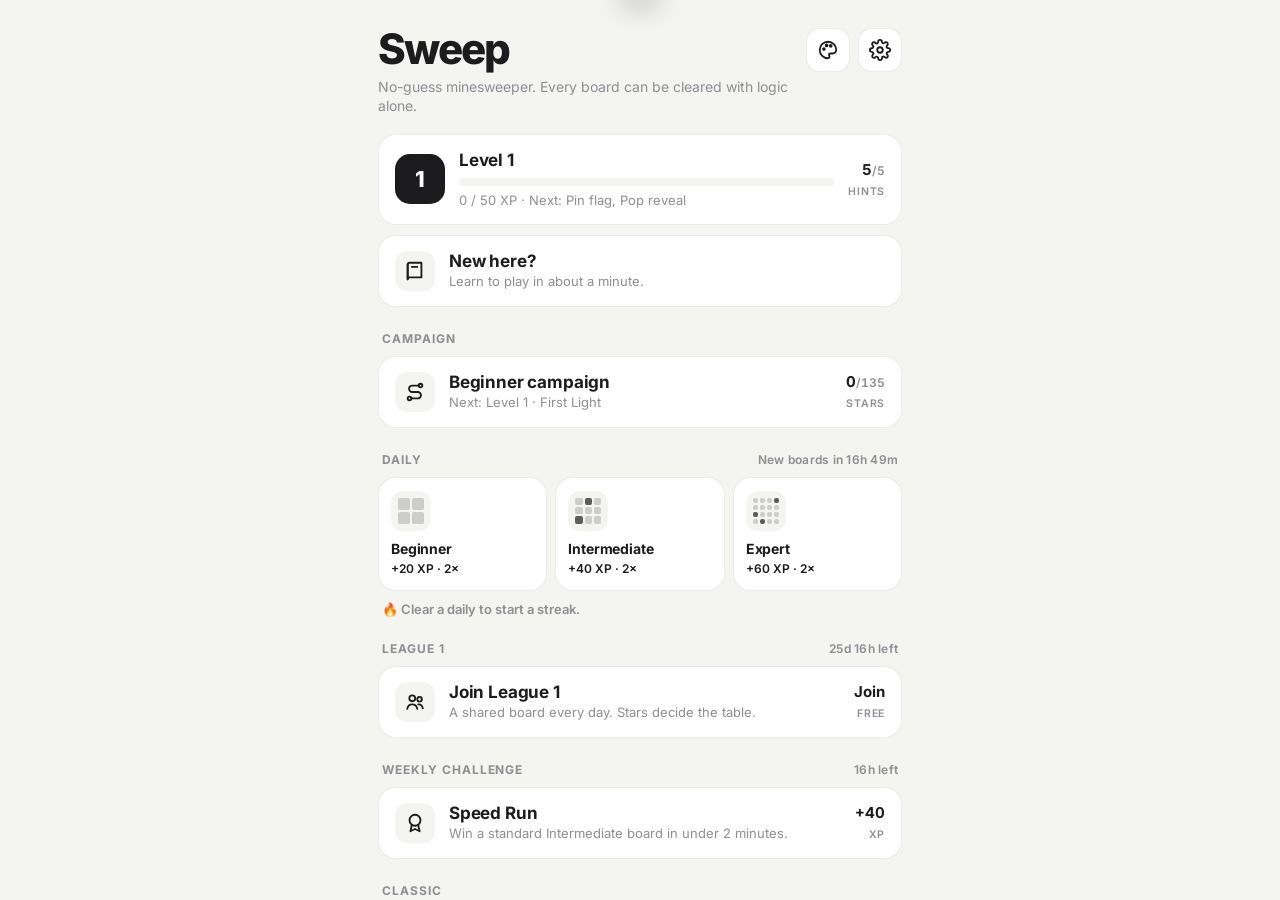
==== commit 854783dc: "v1.1: Settings screen, effect-preview throttle, faster hold-to-flag - Settings moves off the home sc" ====
--- a/docs/index.html
+++ b/docs/index.html
@@ -24,6 +24,7 @@
 .brand{display:flex;align-items:flex-start;justify-content:space-between;gap:12px;margin:10px 0 18px}
 .brand h1{font-size:42px;font-weight:800;letter-spacing:-.045em;line-height:1}
 .brand p{color:var(--sub);font-size:14px;margin-top:8px;line-height:1.35}
+.brand .acts{display:flex;gap:8px;flex:none}
 .iconbtn{width:44px;height:44px;border-radius:14px;display:grid;place-items:center;background:var(--panel);border:1px solid var(--line);flex:none}
 .label{font-size:12px;font-weight:700;letter-spacing:.08em;text-transform:uppercase;color:var(--sub);margin:24px 4px 10px;display:flex;justify-content:space-between;gap:8px}
 .label span{letter-spacing:.02em;text-transform:none;font-weight:600}
@@ -123,6 +124,8 @@
 .tcard .big{aspect-ratio:7/4;border-radius:12px;background:var(--bg);display:grid;place-items:center;color:var(--accent)}
 .tcard .big svg.i{width:38px;height:38px;stroke-width:1.6}
 .tcard.locked .big{opacity:.45}
+.tcard.playing .big{opacity:.4} .tcard.playing .big svg.i{animation:fxwait 1s ease-in-out infinite}
+@keyframes fxwait{50%{transform:scale(.82)}}
 .lock{position:absolute;top:13px;right:13px;width:28px;height:28px;border-radius:9px;background:rgba(0,0,0,.6);color:#fff;display:grid;place-items:center}
 .lock svg.i{width:15px;height:15px}
 .ach{display:flex;gap:14px;align-items:center;padding:13px 2px;border-bottom:1px solid var(--line)}
@@ -143,6 +146,11 @@
 #toast{position:fixed;left:50%;top:calc(env(safe-area-inset-top) + 12px);transform:translate(-50%,-160%);background:var(--ink);color:var(--bg);padding:12px 18px;border-radius:16px;font-weight:600;font-size:14px;transition:transform .4s cubic-bezier(.2,.9,.3,1.15);z-index:9;width:max-content;max-width:90vw;text-align:center;box-shadow:0 10px 30px rgba(0,0,0,.25)}
 #toast.on{transform:translate(-50%,0)}
 #ov2{position:fixed;z-index:6}
+button.lbr.lang{border:0;font:inherit;color:inherit;width:100%;cursor:pointer}
+.nudge{align-items:flex-start}.nudge .nb,.filec .nb{display:flex;gap:8px;margin-top:10px}
+button.sm{padding:9px 14px;font-size:13.5px;min-width:0;width:auto;margin:0}
+.filec{margin:4px 0 12px;align-items:flex-start;text-align:left}
+ul.news{margin:0 0 4px;padding:0 0 0 18px;text-align:left;font-size:14px;line-height:1.45}ul.news li{margin:0 0 7px}ul.news b{font-weight:700}
 .lb{margin:6px 0 12px;display:flex;flex-direction:column;gap:4px}
 .lbr{display:grid;grid-template-columns:28px 1fr auto;align-items:center;gap:8px;padding:9px 10px;border-radius:12px;background:var(--bg);text-align:left;font-size:14.5px}
 .lbr.me{box-shadow:inset 0 0 0 2px var(--accent)}.lbk{font-weight:800;text-align:center}.lbn{overflow:hidden;text-overflow:ellipsis;white-space:nowrap}.lbn small{color:var(--sub)}
@@ -216,9 +224,10 @@
 <body>
 <section id="home" class="screen on"><div class="scroll">
   <div class="brand"><div><h1>Sweep</h1><p>No-guess minesweeper. Every board can be cleared with logic alone.</p></div>
-    <button class="iconbtn" data-go="style" aria-label="Style" id="homeTheme"></button></div>
+    <div class="acts"><button class="iconbtn" data-go="style" aria-label="Style" id="homeTheme"></button><button class="iconbtn" data-go="set" aria-label="Settings" id="homeSet"></button></div></div>
   <button class="card lvl" data-go="awards" id="lvlCard"></button>
   <div id="tutCard"></div>
+  <div id="bkNudge"></div>
   <div id="resume"></div>
   <div class="label">Campaign</div>
   <button class="card" id="campCard"></button>
@@ -244,8 +253,6 @@
     <button class="card" data-go="style"><div class="ico" id="icoT"></div><div><div class="t">Style</div><div class="s" id="cntT"></div></div></button>
     <button class="card" data-go="awards"><div class="ico" id="icoA"></div><div><div class="t">Progress</div><div class="s" id="cntA"></div></div></button>
   </div>
-  <div class="label">Settings</div>
-  <div class="card col" id="settings"></div>
 </div></section>
 
 <section id="game" class="screen">
@@ -267,6 +274,11 @@
   <div class="scroll"><div class="seg topseg" id="styleTabs"></div><div id="styleBody"></div></div>
 </section>
 
+<section id="set" class="screen">
+  <div class="topbar"><button class="iconbtn" data-go="home" aria-label="Back"></button><h2>Settings</h2><span class="c"></span></div>
+  <div class="scroll"><div class="card col" id="settings" style="margin-top:8px"></div></div>
+</section>
+
 <section id="camp" class="screen">
   <div class="topbar"><button class="iconbtn" data-go="home" aria-label="Back"></button><h2>Campaign</h2><span class="c" id="cStars"></span></div>
   <div class="scroll"><div class="seg topseg" id="campTabs"></div><div id="campRewards"></div><div id="campPath"></div></div>
@@ -282,7 +294,7 @@
     <div class="seg mini" id="histSeg" style="margin:0 0 10px"></div>
     <div id="charts"></div>
     <div class="label">Stats</div><div id="statTable"></div>
-    <div class="foot"><button id="ver">Sweep v0.10</button><button id="reset">Reset progress</button></div>
+    <div class="foot"><button id="reset">Reset progress</button></div>
   </div>
 </section>
 <div class="overlay hidden" id="ov2"><div class="sheet" id="sheet2"></div></div>
@@ -843,24 +855,26 @@
 const lgMonth=n=>{ const t=10+n; return [2026+Math.floor(t/12),((t%12)+12)%12+1]; };
 const lgDate=(n,day)=>{ const [y,m]=lgMonth(n); return `${y}-${String(m).padStart(2,'0')}-${String(day).padStart(2,'0')}`; };
 const lgLen=n=>{ const [y,m]=lgMonth(n); return new Date(y,m,0).getDate(); };
-// Season code: SWL1.<base64url> = version, season, player id, last season's rank, fingerprint of one played round,
-// a bitmask of rounds played, then won+hints and time for each played round, then the name.
+// Season code: SWL2.<base64url> = version, season, player id, last season's rank, fingerprint of one played round,
+// a bitmask of rounds played, then won+hints, time and % cleared for each played round, then the name.
+// (SWL1 codes from v0.10 had no % cleared: wins read as 100%, losses as 0%.)
 function encodeSeason(r){
   const b=[1, r.season&255, r.season>>8, ...r.pid, r.prev|0, r.fpDay|0];
   for(let i=0;i<8;i+=2) b.push(r.fp?parseInt(r.fp.substr(i,2),16):0);
   const days=Object.keys(r.days).map(Number).filter(d=>d>=1&&d<=31).sort((a,b)=>a-b); let mask=0; for(const d of days) mask|=1<<(d-1);
   b.push(mask&255,(mask>>>8)&255,(mask>>>16)&255,(mask>>>24)&255);
-  for(const d of days){ const x=r.days[d], t=Math.max(0,Math.min(65535,Math.round(x.t*10))); b.push((x.won?1:0)|(Math.min(127,x.h|0)<<1),t&255,t>>8); }
-  const nm=new TextEncoder().encode(cleanName(r.name||'')); b.push(nm.length,...nm);
-  return 'SWL1.'+toB64U(Uint8Array.from(b));
+  for(const d of days){ const x=r.days[d], t=Math.max(0,Math.min(65535,Math.round(x.t*10))); b.push((x.won?1:0)|(Math.min(127,x.h|0)<<1),t&255,t>>8,Math.max(0,Math.min(100,x.won?100:Math.round(x.p||0)))); }
+  const nm=new TextEncoder().encode(cleanName(r.name||'')); b[0]=2; b.push(nm.length,...nm);
+  return 'SWL2.'+toB64U(Uint8Array.from(b));
 }
 function decodeSeason(code){
-  const m=String(code).match(/SWL1\.([A-Za-z0-9_-]+)/); if(!m) throw new Error('nocode');
-  const b=fromB64U(m[1]); if(b[0]!==1||b.length<20) throw new Error('version');
+  const m=String(code).match(/SWL([12])\.([A-Za-z0-9_-]+)/); if(!m) throw new Error('nocode');
+  const b=fromB64U(m[2]), v=b[0]; if(String(v)!==m[1]||b.length<20) throw new Error('version'); const per=v===2?4:3;
   let p=1; const season=b[p]|(b[p+1]<<8); p+=2; const pid=[...b.slice(p,p+6)].map(v=>v.toString(16).padStart(2,'0')).join(''); p+=6;
   const prev=b[p++], fpDay=b[p++], fp=[...b.slice(p,p+4)].map(v=>v.toString(16).padStart(2,'0')).join(''); p+=4;
   const mask=(b[p]|(b[p+1]<<8)|(b[p+2]<<16)|(b[p+3]<<24))>>>0; p+=4; const days={};
-  for(let d=1;d<=31;d++) if(mask&(1<<(d-1))){ if(p+3>b.length) throw new Error('short'); const st=b[p]; days[d]={won:!!(st&1),h:st>>1,t:(b[p+1]|(b[p+2]<<8))/10}; p+=3; }
+  for(let d=1;d<=31;d++) if(mask&(1<<(d-1))){ if(p+per>b.length) throw new Error('short'); const st=b[p], won=!!(st&1);
+    days[d]={won,h:st>>1,t:(b[p+1]|(b[p+2]<<8))/10,p:won?100:per===4?Math.min(100,b[p+3]):0}; p+=per; }
   const nl=b[p++]||0, name=cleanName(new TextDecoder().decode(b.slice(p,p+nl)));
   return {season,pid,prev,fpDay,fp,days,name};
 }
@@ -959,11 +973,818 @@
 }
 if(typeof module!=='undefined') module.exports={CAMPS,levelSpec};
 
+// Translations. Each row: [English (the key, as it appears on screen), Español, Français, Deutsch, Português (Brasil)].
+// {0}, {1}… stand for numbers, names or other text; captured parts are translated too if they match a row.
+// To add a language: add its code to I18N_LANGS and one more column to every row. Missing cells fall back to English.
+const I18N_LANGS=['en','es','fr','de','pt'];
+const I18N_ROWS=[];
+I18N_ROWS.push(
+// ---- home ----
+["No-guess minesweeper. Every board can be cleared with logic alone.","Buscaminas sin adivinar. Cada tablero se puede resolver solo con lógica.","Démineur sans hasard. Chaque grille se résout avec la logique seule.","Minesweeper ohne Raten. Jedes Feld lässt sich allein mit Logik lösen.","Campo minado sem chute. Todo tabuleiro pode ser resolvido só com lógica."],
+["Level {0}","Nivel {0}","Niveau {0}","Level {0}","Nível {0}"],
+["Hints","Pistas","Indices","Tipps","Dicas"],
+["Hint","Pista","Indice","Tipp","Dica"],
+["New here?","¿Eres nuevo?","Nouveau ici ?","Neu hier?","Primeira vez?"],
+["Learn to play in about a minute.","Aprende a jugar en un minuto.","Apprends à jouer en une minute.","Lerne das Spiel in etwa einer Minute.","Aprenda a jogar em cerca de um minuto."],
+["Campaign","Campaña","Campagne","Kampagne","Campanha"],
+["Daily","Diario","Quotidien","Täglich","Diário"],
+["Classic","Clásico","Classique","Klassisch","Clássico"],
+["Endless","Infinito","Infini","Endlos","Infinito"],
+["Weekly challenge","Reto semanal","Défi de la semaine","Wochen-Challenge","Desafio semanal"],
+["Beginner","Principiante","Débutant","Anfänger","Iniciante"],
+["Intermediate","Intermedio","Intermédiaire","Fortgeschritten","Intermediário"],
+["Expert","Experto","Expert","Experte","Especialista"],
+["Calm","Tranquilo","Calme","Ruhig","Calmo"],
+["Standard","Estándar","Standard","Standard","Padrão"],
+["Dense","Denso","Dense","Dicht","Denso"],
+["New boards in {0}h {1}m","Nuevos tableros en {0} h {1} min","Nouvelles grilles dans {0} h {1} min","Neue Felder in {0} Std. {1} Min.","Novos tabuleiros em {0}h {1}min"],
+["{0} campaign","Campaña {0}","Campagne {0}","Kampagne {0}","Campanha {0}"],
+["Beginner campaign","Campaña Principiante","Campagne Débutant","Anfänger-Kampagne","Campanha Iniciante"],
+["Intermediate campaign","Campaña Intermedio","Campagne Intermédiaire","Fortgeschrittenen-Kampagne","Campanha Intermediário"],
+["Expert campaign","Campaña Experto","Campagne Expert","Experten-Kampagne","Campanha Especialista"],
+["All campaigns cleared","Todas las campañas completadas","Toutes les campagnes terminées","Alle Kampagnen abgeschlossen","Todas as campanhas concluídas"],
+["Next: Level {0} · {1}","Siguiente: nivel {0} · {1}","Suivant : niveau {0} · {1}","Als Nächstes: Level {0} · {1}","Próximo: nível {0} · {1}"],
+["Stars","Estrellas","Étoiles","Sterne","Estrelas"],
+["Best","Mejor","Record","Bestzeit","Recorde"],
+["{0}×{1} · {2} mines · {3} XP","{0}×{1} · {2} minas · {3} XP","{0}×{1} · {2} mines · {3} XP","{0}×{1} · {2} Minen · {3} XP","{0}×{1} · {2} minas · {3} XP"],
+["Random shape · {0} XP","Forma aleatoria · {0} XP","Forme aléatoire · {0} XP","Zufällige Form · {0} XP","Formato aleatório · {0} XP"],
+["{0} board · {1} XP","Tablero {0} · {1} XP","Grille {0} · {1} XP","Form {0} · {1} XP","Tabuleiro {0} · {1} XP"],
+["{0} rules · {1} XP","Reglas {0} · {1} XP","Règles {0} · {1} XP","Regeln: {0} · {1} XP","Regras {0} · {1} XP"],
+["+{0} XP · 2×","+{0} XP · 2×","+{0} XP · 2×","+{0} XP · 2×","+{0} XP · 2×"],
+["Cleared in {0}","Completado en {0}","Réussi en {0}","Gelöst in {0}","Concluído em {0}"],
+["Already cleared today in {0}","Ya completado hoy en {0}","Déjà réussi aujourd'hui en {0}","Heute schon gelöst in {0}","Já concluído hoje em {0}"],
+["Already played today. New dailies at midnight.","Ya jugado hoy. Nuevos diarios a medianoche.","Déjà joué aujourd'hui. Nouvelles grilles à minuit.","Heute schon gespielt. Neue Tagesfelder um Mitternacht.","Já jogado hoje. Novos diários à meia-noite."],
+["New dailies arrive at midnight.","Los nuevos diarios llegan a medianoche.","Les nouvelles grilles arrivent à minuit.","Neue Tagesfelder kommen um Mitternacht.","Novos diários chegam à meia-noite."],
+["Today's done. See you tomorrow.","Hoy está hecho. Hasta mañana.","C'est fait pour aujourd'hui. À demain.","Für heute erledigt. Bis morgen.","Hoje está feito. Até amanhã."],
+["See you tomorrow.","Hasta mañana.","À demain.","Bis morgen.","Até amanhã."],
+["Clear a daily to start a streak.","Completa un diario para empezar una racha.","Réussis une grille du jour pour lancer une série.","Löse ein Tagesfeld, um eine Serie zu starten.","Conclua um diário para começar uma sequência."],
+["{0}-day streak","Racha de {0} días","Série de {0} jours","{0}-Tage-Serie","Sequência de {0} dias"],
+["{0}-day streak.","Racha de {0} días.","Série de {0} jours.","{0}-Tage-Serie.","Sequência de {0} dias."],
+["Best {0}.","Mejor: {0}.","Record : {0}.","Bestwert: {0}.","Recorde: {0}."],
+["Clear a daily today to keep it.","Completa un diario hoy para mantenerla.","Réussis une grille aujourd'hui pour la garder.","Löse heute ein Tagesfeld, um sie zu halten.","Conclua um diário hoje para mantê-la."],
+["Clear a daily tomorrow to keep it going.","Completa un diario mañana para seguir.","Réussis une grille demain pour continuer.","Löse morgen ein Tagesfeld, um weiterzumachen.","Conclua um diário amanhã para continuar."],
+["Continue run · {0} · {1} cells","Continuar partida · {0} · {1} casillas","Reprendre · {0} · {1} cases","Lauf fortsetzen · {0} · {1} Felder","Continuar partida · {0} · {1} casas"],
+["Start exploring","Empieza a explorar","Commencer l'exploration","Erkundung starten","Começar a explorar"],
+["One map that keeps growing as you clear it.","Un mapa que crece a medida que lo despejas.","Une carte qui s'agrandit à mesure que tu la dégages.","Eine Karte, die wächst, während du sie räumst.","Um mapa que cresce conforme você o limpa."],
+["New run","Nueva partida","Nouvelle partie","Neuer Lauf","Nova partida"],
+["Resume","Reanudar","Reprendre","Fortsetzen","Retomar"],
+["Friend challenge","Reto de amigos","Défi entre amis","Freundes-Challenge","Desafio de amigos"],
+["Paste a code from a friend and race their time.","Pega el código de un amigo y supera su tiempo.","Colle le code d'un ami et bats son temps.","Füge den Code eines Freundes ein und schlag seine Zeit.","Cole o código de um amigo e bata o tempo dele."],
+["This week","Esta semana","Cette semaine","Diese Woche","Esta semana"],
+["{0}d {1}h left","Quedan {0} d {1} h","Encore {0} j {1} h","Noch {0} T. {1} Std.","Faltam {0}d {1}h"],
+["{0}h left","Quedan {0} h","Encore {0} h","Noch {0} Std.","Faltam {0}h"],
+["Badge","Insignia","Badge","Abzeichen","Emblema"],
+["Badge earned. Next week brings a new rule. You have {0}.","Insignia conseguida. La semana que viene trae una regla nueva. Tienes {0}.","Badge obtenu. La semaine prochaine apporte une nouvelle règle. Tu en as {0}.","Abzeichen verdient. Nächste Woche gibt es eine neue Regel. Du hast {0}.","Emblema conquistado. Semana que vem chega uma nova regra. Você tem {0}."],
+["Back up your progress","Haz una copia de tu progreso","Sauvegarde ta progression","Sichere deinen Fortschritt","Faça backup do seu progresso"],
+["You haven't made a backup yet.","Aún no has hecho ninguna copia.","Tu n'as encore fait aucune sauvegarde.","Du hast noch keine Sicherung erstellt.","Você ainda não fez nenhum backup."],
+["Last backup {0} days ago.","Última copia hace {0} días.","Dernière sauvegarde il y a {0} jours.","Letzte Sicherung vor {0} Tagen.","Último backup há {0} dias."],
+["Your progress lives only on this device.","Tu progreso solo está en este dispositivo.","Ta progression n'existe que sur cet appareil.","Dein Fortschritt existiert nur auf diesem Gerät.","Seu progresso existe só neste aparelho."],
+["{0} Your progress lives only on this device.","{0} Tu progreso solo está en este dispositivo.","{0} Ta progression n'existe que sur cet appareil.","{0} Dein Fortschritt existiert nur auf diesem Gerät.","{0} Seu progresso existe só neste aparelho."],
+["Back up","Copiar","Sauvegarder","Sichern","Fazer backup"],
+["Later","Más tarde","Plus tard","Später","Depois"],
+// ---- level card ----
+["{0} / {1} XP · Next: {2}","{0} / {1} XP · Siguiente: {2}","{0} / {1} XP · Suivant : {2}","{0} / {1} XP · Als Nächstes: {2}","{0} / {1} XP · Próximo: {2}"],
+["{0} XP · Max level","{0} XP · Nivel máximo","{0} XP · Niveau max","{0} XP · Höchstes Level","{0} XP · Nível máximo"],
+["+1 daily hint","+1 pista diaria","+1 indice par jour","+1 Tipp pro Tag","+1 dica diária"],
+["+1 hint","+1 pista","+1 indice","+1 Tipp","+1 dica"],
+// ---- game ----
+["Pause","Pausa","Pause","Pause","Pausar"],
+["Paused","En pausa","En pause","Pausiert","Pausado"],
+["Home","Inicio","Accueil","Start","Início"],
+["New board","Nuevo tablero","Nouvelle grille","Neues Feld","Novo tabuleiro"],
+["Reveal mode","Modo descubrir","Mode révéler","Aufdeck-Modus","Modo revelar"],
+["Flag mode","Modo bandera","Mode drapeau","Flaggen-Modus","Modo bandeira"],
+["Fit board","Ajustar tablero","Ajuster la grille","Feld einpassen","Ajustar tabuleiro"],
+["Back","Atrás","Retour","Zurück","Voltar"],
+["Tutorial","Tutorial","Tutoriel","Tutorial","Tutorial"],
+["Weekly","Semanal","Hebdo","Woche","Semanal"],
+["Challenge","Reto","Défi","Challenge","Desafio"],
+["Puzzle","Puzle","Puzzle","Rätsel","Quebra-cabeça"],
+["Hex","Hex","Hex","Hex","Hex"],
+["Wrap","Envolvente","Torique","Ränder","Contínuo"],
+["Knight","Caballo","Cavalier","Springer","Cavalo"],
+["Double","Doble","Double","Doppelt","Duplo"],
+["Your first tap is always safe. Tap anywhere to start.","Tu primer toque siempre es seguro. Toca donde quieras para empezar.","Ton premier coup est toujours sûr. Touche n'importe où pour commencer.","Dein erster Tipp ist immer sicher. Tippe irgendwo, um zu starten.","Seu primeiro toque é sempre seguro. Toque em qualquer lugar para começar."],
+["Dig outward from the area you've cleared.","Excava desde la zona que ya has despejado.","Creuse à partir de la zone déjà dégagée.","Grabe von deinem geräumten Bereich aus weiter.","Cave a partir da área que você já limpou."],
+["Start on the glowing tile: every player starts there.","Empieza en la casilla brillante: todos empiezan ahí.","Commence par la case lumineuse : tout le monde commence là.","Starte auf dem leuchtenden Feld: Dort beginnen alle.","Comece pela casa brilhante: todos começam ali."],
+["Start on the glowing tile: that's where your friend began.","Empieza en la casilla brillante: ahí empezó tu amigo.","Commence par la case lumineuse : c'est là que ton ami a commencé.","Starte auf dem leuchtenden Feld: Dort hat dein Freund begonnen.","Comece pela casa brilhante: foi ali que seu amigo começou."],
+["No hints left. They refill tomorrow, and you earn more from level-ups and win streaks.","No te quedan pistas. Se recargan mañana, y ganas más al subir de nivel y con rachas.","Plus d'indices. Ils se rechargent demain, et tu en gagnes en montant de niveau et avec des séries.","Keine Tipps mehr. Morgen gibt es neue, und du verdienst mehr durch Level-ups und Siegesserien.","Sem dicas. Elas recarregam amanhã, e você ganha mais subindo de nível e com sequências."],
+["No provable move found right now.","No hay ninguna jugada demostrable ahora mismo.","Aucun coup démontrable pour l'instant.","Gerade gibt es keinen beweisbaren Zug.","Nenhuma jogada comprovável agora."],
+["Safe tile. The highlighted number proves it.","Casilla segura. El número resaltado lo demuestra.","Case sûre. Le nombre en surbrillance le prouve.","Sicheres Feld. Die markierte Zahl beweist es.","Casa segura. O número destacado prova isso."],
+["Safe tile. Compare the two highlighted numbers to see why.","Casilla segura. Compara los dos números resaltados para ver por qué.","Case sûre. Compare les deux nombres en surbrillance pour comprendre.","Sicheres Feld. Vergleiche die zwei markierten Zahlen, um zu sehen, warum.","Casa segura. Compare os dois números destacados para entender."],
+["Every mine is accounted for, so this tile is safe.","Todas las minas están localizadas, así que esta casilla es segura.","Toutes les mines sont trouvées, donc cette case est sûre.","Alle Minen sind gefunden, also ist dieses Feld sicher.","Todas as minas estão localizadas, então esta casa é segura."],
+["Your flag here is wrong. This tile is safe.","Tu bandera aquí está mal. Esta casilla es segura.","Ton drapeau ici est faux. Cette case est sûre.","Deine Flagge hier ist falsch. Dieses Feld ist sicher.","Sua bandeira aqui está errada. Esta casa é segura."],
+["Logic ran dry here, so a safe cell is glowing","La lógica se agotó aquí, así que brilla una casilla segura","La logique ne suffit plus ici, donc une case sûre brille","Hier hilft keine Logik weiter, darum leuchtet ein sicheres Feld","A lógica acabou aqui, então uma casa segura está brilhando"],
+["{0} hint ready","{0} pista lista","{0} indice prêt","{0} Tipp bereit","{0} dica pronta"],
+["{0} hints ready","{0} pistas listas","{0} indices prêts","{0} Tipps bereit","{0} dicas prontas"],
+["Board shapes use Classic rules","Las formas de tablero usan reglas clásicas","Les formes de grille utilisent les règles classiques","Feldformen nutzen die klassischen Regeln","Formatos de tabuleiro usam regras clássicas"],
+["Tap restart again to abandon this run","Vuelve a tocar reiniciar para abandonar esta partida","Touche encore Recommencer pour abandonner cette partie","Tippe nochmal auf Neustart, um diesen Lauf abzubrechen","Toque em reiniciar de novo para abandonar esta partida"],
+["Tap again to abandon your current run","Vuelve a tocar para abandonar tu partida actual","Touche encore pour abandonner ta partie en cours","Tippe nochmal, um deinen aktuellen Lauf abzubrechen","Toque de novo para abandonar sua partida atual"],
+// ---- win / lose sheets ----
+["Cleared","Completado","Réussi","Geschafft","Concluído"],
+["Boom","Bum","Boum","Bumm","Bum"],
+["You win!","¡Has ganado!","Tu as gagné !","Gewonnen!","Você venceu!"],
+["So close","Por poco","Presque","Knapp daneben","Quase"],
+["Time","Tiempo","Temps","Zeit","Tempo"],
+["Win streak","Racha de victorias","Série de victoires","Siegesserie","Sequência de vitórias"],
+["New best","Nuevo récord","Nouveau record","Neue Bestzeit","Novo recorde"],
+["· New best","· Nuevo récord","· Nouveau record","· Neue Bestzeit","· Novo recorde"],
+["Play again","Jugar otra vez","Rejouer","Nochmal spielen","Jogar de novo"],
+["Try again","Reintentar","Réessayer","Nochmal versuchen","Tentar de novo"],
+["View board","Ver tablero","Voir la grille","Feld ansehen","Ver tabuleiro"],
+["Analysis","Análisis","Analyse","Analyse","Análise"],
+["Share","Compartir","Partager","Teilen","Compartilhar"],
+["Daily 2×","Diario 2×","Quotidien 2×","Täglich 2×","Diário 2×"],
+["incl. weekly","incl. semanal","dont hebdo","inkl. Woche","inclui semanal"],
+["includes campaign bonus","incluye bonus de campaña","bonus de campagne inclus","inkl. Kampagnenbonus","inclui bônus de campanha"],
+["Hinted wins still give XP but don't set best times or speed achievements.","Las victorias con pistas dan XP, pero no cuentan para récords ni logros de velocidad.","Les victoires avec indices rapportent de l'XP, mais pas de record ni de succès de vitesse.","Siege mit Tipps geben XP, zählen aber nicht für Bestzeiten oder Tempo-Erfolge.","Vitórias com dicas dão XP, mas não contam para recordes nem conquistas de velocidade."],
+["Stars: clear · no hints or guesses · under {0}","Estrellas: completar · sin pistas ni adivinar · menos de {0}","Étoiles : réussir · sans indice ni hasard · moins de {0}","Sterne: lösen · ohne Tipps oder Raten · unter {0}","Estrelas: concluir · sem dicas nem chutes · abaixo de {0}"],
+["{0}% cleared","{0}% despejado","{0} % dégagé","{0} % geräumt","{0}% limpo"],
+["✗ {0}% cleared","✗ {0}% despejado","✗ {0} % dégagé","✗ {0} % geräumt","✗ {0}% limpo"],
+["{0}{1} · that one was solvable, promise","{0}{1} · se podía resolver, lo prometo","{0}{1} · celle-là était faisable, promis","{0}{1} · das war lösbar, versprochen","{0}{1} · esse dava para resolver, prometo"],
+// ---- level-ups, toasts ----
+["Level up!","¡Subes de nivel!","Niveau supérieur !","Level-up!","Subiu de nível!"],
+["Unlocked","Desbloqueado","Débloqué","Freigeschaltet","Desbloqueado"],
+["Achievement","Logro","Succès","Erfolg","Conquista"],
+["{0} unlocked","{0} desbloqueado","{0} débloqué","{0} freigeschaltet","{0} desbloqueado"],
+["Progress restored","Progreso restaurado","Progression restaurée","Fortschritt wiederhergestellt","Progresso restaurado"],
+["Progress reset","Progreso borrado","Progression réinitialisée","Fortschritt zurückgesetzt","Progresso apagado"],
+["Tap again to reset","Vuelve a tocar para borrar","Touche encore pour réinitialiser","Nochmal tippen zum Zurücksetzen","Toque de novo para apagar"],
+["Reset progress","Borrar progreso","Réinitialiser la progression","Fortschritt zurücksetzen","Apagar progresso"],
+["Sweep installed. Find it on your home screen.","Sweep instalado. Lo tienes en tu pantalla de inicio.","Sweep est installé. Tu le trouveras sur ton écran d'accueil.","Sweep ist installiert. Du findest es auf dem Startbildschirm.","Sweep instalado. Ele está na sua tela inicial."],
+// ---- style screen ----
+["Style","Estilo","Style","Stil","Estilo"],
+["Boards","Tableros","Grilles","Felder","Tabuleiros"],
+["Board","Tablero","Grille","Feld","Tabuleiro"],
+["Flags","Banderas","Drapeaux","Flaggen","Bandeiras"],
+["Reveals","Revelados","Révélations","Aufdecken","Revelações"],
+["Sounds","Sonidos","Sons","Sounds","Sons"],
+["Effects","Efectos","Effets","Effekte","Efeitos"],
+["In use","En uso","Utilisé","Aktiv","Em uso"],
+["Unlock:","Desbloqueo:","Déblocage :","Freischalten:","Desbloqueio:"],
+["Reach level {0}","Alcanza el nivel {0}","Atteins le niveau {0}","Erreiche Level {0}","Alcance o nível {0}"],
+["Earn {0} campaign stars","Consigue {0} estrellas de campaña","Gagne {0} étoiles de campagne","Sammle {0} Kampagnensterne","Ganhe {0} estrelas de campanha"],
+["{0} of {1} unlocked","{0} de {1} desbloqueados","{0} sur {1} débloqués","{0} von {1} freigeschaltet","{0} de {1} desbloqueados"],
+["Turn on Music in Settings to hear it","Activa la música en Ajustes para oírla","Active la musique dans les Réglages pour l'entendre","Schalte Musik in den Einstellungen ein, um es zu hören","Ative a música nas Configurações para ouvir"],
+["Starting kit","Kit inicial","Kit de départ","Startpaket","Kit inicial"],
+["Collection","Colección","Collection","Sammlung","Coleção"],
+// ---- settings ----
+["Settings","Ajustes","Réglages","Einstellungen","Configurações"],
+["Appearance","Apariencia","Apparence","Darstellung","Aparência"],
+["Auto","Auto","Auto","Auto","Automático"],
+["Light","Claro","Clair","Hell","Claro"],
+["Dark","Oscuro","Sombre","Dunkel","Escuro"],
+["Animations","Animaciones","Animations","Animationen","Animações"],
+["Sound effects","Efectos de sonido","Effets sonores","Soundeffekte","Efeitos sonoros"],
+["Music","Música","Musique","Musik","Música"],
+["Vibration","Vibración","Vibration","Vibration","Vibração"],
+["Gameplay","Juego","Jeu","Spiel","Jogabilidade"],
+["Auto-flag certain mines","Marcar minas seguras automáticamente","Marquer les mines certaines automatiquement","Sichere Minen automatisch markieren","Marcar minas certas automaticamente"],
+["Tap magnifier on small tiles","Lupa al tocar casillas pequeñas","Loupe sur les petites cases","Lupe bei kleinen Feldern","Lupa em casas pequenas"],
+["Full screen (hide phone bars)","Pantalla completa (ocultar barras)","Plein écran (masquer les barres)","Vollbild (Leisten ausblenden)","Tela cheia (ocultar barras)"],
+["Accessibility","Accesibilidad","Accessibilité","Barrierefreiheit","Acessibilidade"],
+["Colourblind-safe numbers","Números aptos para daltonismo","Chiffres adaptés au daltonisme","Farbenblind-freundliche Zahlen","Números para daltonismo"],
+["Left-handed controls","Controles para zurdos","Commandes pour gauchers","Linkshänder-Steuerung","Controles para canhotos"],
+["How to play","Cómo jugar","Comment jouer","Spielanleitung","Como jogar"],
+["Backup & restore","Copia y restauración","Sauvegarde et restauration","Sichern & Wiederherstellen","Backup e restauração"],
+["What's new","Novedades","Nouveautés","Neuigkeiten","Novidades"],
+["Privacy","Privacidad","Confidentialité","Datenschutz","Privacidade"],
+["Language","Idioma","Langue","Sprache","Idioma"],
+["Automatic","Automático","Automatique","Automatisch","Automático"],
+["Sweep restarts in the chosen language. Your progress is kept.","Sweep se reinicia en el idioma elegido. Tu progreso se conserva.","Sweep redémarre dans la langue choisie. Ta progression est conservée.","Sweep startet in der gewählten Sprache neu. Dein Fortschritt bleibt erhalten.","O Sweep reinicia no idioma escolhido. Seu progresso é mantido."],
+["Translations are new. If something reads oddly, tell the developer.","Las traducciones son nuevas. Si algo suena raro, avisa al desarrollador.","Les traductions sont nouvelles. Si quelque chose sonne bizarre, préviens le développeur.","Die Übersetzungen sind neu. Wenn etwas seltsam klingt, sag dem Entwickler Bescheid.","As traduções são novas. Se algo soar estranho, avise o desenvolvedor."],
+["Install as an app","Instalar como app","Installer comme appli","Als App installieren","Instalar como app"],
+["Auto-flag marks mines a single number proves. Games with it on can't earn Pacifist or no-flag stars.","El marcado automático pone bandera en minas que un solo número demuestra. Con él activado no puedes conseguir Pacifista ni estrellas sin banderas.","Le marquage auto place un drapeau sur les mines qu'un seul nombre prouve. Avec lui, impossible d'obtenir Pacifiste ou les étoiles sans drapeau.","Auto-Markieren flaggt Minen, die eine einzelne Zahl beweist. Damit gibt es weder Pazifist noch Ohne-Flaggen-Sterne.","A marcação automática coloca bandeira em minas que um só número prova. Com ela ativa, não dá para ganhar Pacifista nem estrelas sem bandeira."],
+// ---- common buttons ----
+["Close","Cerrar","Fermer","Schließen","Fechar"],
+["Cancel","Cancelar","Annuler","Abbrechen","Cancelar"],
+["Got it","Entendido","Compris","Verstanden","Entendi"],
+["Play","Jugar","Jouer","Spielen","Jogar"],
+["Play {0}","Jugar {0}","Jouer {0}","{0} spielen","Jogar {0}"],
+["Not now","Ahora no","Pas maintenant","Nicht jetzt","Agora não"],
+["Free","Gratis","Gratuit","Kostenlos","Grátis"],
+["Join","Unirse","Rejoindre","Beitreten","Entrar"],
+["Earlier updates","Novedades anteriores","Mises à jour précédentes","Frühere Updates","Atualizações anteriores"],
+["Version {0}","Versión {0}","Version {0}","Version {0}","Versão {0}"],
+["Sweep v{0}","Sweep v{0}","Sweep v{0}","Sweep v{0}","Sweep v{0}"],
+// ---- classic rules sheet ----
+["Rules","Reglas","Règles","Regeln","Regras"],
+["{0} XP per win","{0} XP por victoria","{0} XP par victoire","{0} XP pro Sieg","{0} XP por vitória"],
+["Random shape","Forma aleatoria","Forme aléatoire","Zufällige Form","Formato aleatório"],
+["{0}×{1} with {2} mines. Best times are recorded on standard boards.","{0}×{1} con {2} minas. Los récords se guardan en tableros estándar.","{0}×{1} avec {2} mines. Les records sont enregistrés sur les grilles standard.","{0}×{1} mit {2} Minen. Bestzeiten zählen auf Standardfeldern.","{0}×{1} com {2} minas. Recordes são salvos em tabuleiros padrão."],
+["Same mine density and XP. Counts as a win, but best times are only kept for standard boards.","Misma densidad de minas y XP. Cuenta como victoria, pero los récords solo se guardan en tableros estándar.","Même densité de mines et même XP. Compte comme une victoire, mais les records ne valent que pour les grilles standard.","Gleiche Minendichte und XP. Zählt als Sieg, aber Bestzeiten gibt es nur auf Standardfeldern.","Mesma densidade de minas e XP. Conta como vitória, mas recordes só valem em tabuleiros padrão."],
+["{0} Same mine count and XP. Best times are only kept for Classic rules.","{0} Mismo número de minas y XP. Los récords solo cuentan con reglas clásicas.","{0} Même nombre de mines et même XP. Les records ne valent qu'avec les règles classiques.","{0} Gleiche Minenzahl und XP. Bestzeiten zählen nur mit klassischen Regeln.","{0} Mesmo número de minas e XP. Recordes só valem com regras clássicas."],
+["Ring","Anillo","Anneau","Ring","Anel"],
+["Heart","Corazón","Cœur","Herz","Coração"],
+["Diamond","Diamante","Losange","Raute","Losango"],
+["Cross","Cruz","Croix","Kreuz","Cruz"],
+["Hourglass","Reloj de arena","Sablier","Sanduhr","Ampulheta"],
+["Swiss Cheese","Queso suizo","Gruyère","Schweizer Käse","Queijo suíço"],
+["Twin Islands","Islas gemelas","Îles jumelles","Zwillingsinseln","Ilhas gêmeas"],
+// ---- pause ----
+["{0} · {1}","{0} · {1}","{0} · {1}","{0} · {1}","{0} · {1}"],
+// ---- endless ----
+["Cells","Casillas","Cases","Felder","Casas"],
+["Distance","Distancia","Distance","Distanz","Distância"],
+["Run over","Partida terminada","Partie terminée","Lauf vorbei","Partida encerrada"],
+["found at {0} cells","encontrada a las {0} casillas","trouvée à {0} cases","gefunden bei {0} Feldern","encontrada em {0} casas"],
+["Next milestone {0} · +{1} XP","Próximo hito {0} · +{1} XP","Prochaine étape {0} · +{1} XP","Nächster Meilenstein {0} · +{1} XP","Próximo marco {0} · +{1} XP"],
+["Start a new {0} run","Empezar una partida {0}","Lancer une partie {0}","Neuen Lauf ({0}) starten","Começar uma partida {0}"],
+["Milestones","Hitos","Étapes","Meilensteine","Marcos"],
+["Expeditions","Expediciones","Expéditions","Expeditionen","Expedições"]
+);
+
+// Progress screen, achievements, expeditions, weekly challenges, stats charts and post-game analysis.
+I18N_ROWS.push(
+["Progress","Progreso","Progression","Fortschritt","Progresso"],
+["Levels","Niveles","Niveaux","Level","Níveis"],
+["Achievements","Logros","Succès","Erfolge","Conquistas"],
+["{0} XP","{0} XP","{0} XP","{0} XP","{0} XP"],
+["{0} XP total","{0} XP en total","{0} XP au total","{0} XP insgesamt","{0} XP no total"],
+["{0} of {1} achievements","{0} de {1} logros","{0} succès sur {1}","{0} von {1} Erfolgen","{0} de {1} conquistas"],
+["{0} of {1} ›","{0} de {1} ›","{0} sur {1} ›","{0} von {1} ›","{0} de {1} ›"],
+["Endless expeditions","Expediciones infinitas","Expéditions infinies","Endlos-Expeditionen","Expedições infinitas"],
+["Endless XP comes from milestones (every {0} cells in a run) and these expeditions.","En Infinito, la XP sale de los hitos (cada {0} casillas en una partida) y de estas expediciones.","En mode Infini, l'XP vient des étapes (toutes les {0} cases d'une partie) et de ces expéditions.","Im Endlos-Modus gibt es XP für Meilensteine (alle {0} Felder pro Lauf) und diese Expeditionen.","No Infinito, o XP vem dos marcos (a cada {0} casas numa partida) e destas expedições."],
+["Every level-up also gives you +1 hint. Your daily hint refill is {0}.","Cada subida de nivel también te da +1 pista. Tu recarga diaria es de {0}.","Chaque niveau gagné te donne aussi +1 indice. Ta recharge quotidienne est de {0}.","Jedes Level-up gibt dir außerdem +1 Tipp. Täglich füllen sich {0} Tipps auf.","Cada nível novo também dá +1 dica. Sua recarga diária é de {0}."],
+["Stats","Estadísticas","Statistiques","Statistik","Estatísticas"],
+["Played","Jugadas","Jouées","Gespielt","Jogadas"],
+["Won","Ganadas","Gagnées","Gewonnen","Vencidas"],
+["Win rate","% de victorias","Taux de victoire","Siegquote","Taxa de vitória"],
+["Mode","Modo","Mode","Modus","Modo"],
+["Daily streak","Racha diaria","Série quotidienne","Tagesserie","Sequência diária"],
+["7-day streaks","Rachas de 7 días","Séries de 7 jours","7-Tage-Serien","Sequências de 7 dias"],
+["Weekly badges","Insignias semanales","Badges hebdo","Wochenabzeichen","Emblemas semanais"],
+["Over time","Con el tiempo","Dans le temps","Im Verlauf","Ao longo do tempo"],
+["Solve times","Tiempos de resolución","Temps de résolution","Lösungszeiten","Tempos de resolução"],
+["Last {0} unassisted wins on standard boards. The line is your 5-game median.","Tus últimas {0} victorias sin ayuda en tableros estándar. La línea es tu mediana de 5 partidas.","Tes {0} dernières victoires sans aide sur grilles standard. La ligne est ta médiane sur 5 parties.","Deine letzten {0} Siege ohne Hilfe auf Standardfeldern. Die Linie ist dein Median über 5 Spiele.","Suas últimas {0} vitórias sem ajuda em tabuleiros padrão. A linha é sua mediana de 5 partidas."],
+["No unassisted standard wins yet.","Aún no hay victorias estándar sin ayuda.","Pas encore de victoire standard sans aide.","Noch keine Standardsiege ohne Hilfe.","Ainda não há vitórias padrão sem ajuda."],
+["Best {0} · latest median {1}","Mejor {0} · mediana reciente {1}","Record {0} · médiane récente {1}","Bestzeit {0} · aktueller Median {1}","Recorde {0} · mediana recente {1}"],
+["{0} · median {1}","{0} · mediana {1}","{0} · médiane {1}","{0} · Median {1}","{0} · mediana {1}"],
+["Win rate by week","Victorias por semana","Victoires par semaine","Siegquote pro Woche","Vitórias por semana"],
+["Last 8 weeks, this week on the right. Includes every board at this difficulty.","Últimas 8 semanas, la actual a la derecha. Incluye todos los tableros de esta dificultad.","8 dernières semaines, celle-ci à droite. Inclut toutes les grilles de cette difficulté.","Letzte 8 Wochen, diese Woche rechts. Enthält alle Felder dieser Stufe.","Últimas 8 semanas, a atual à direita. Inclui todos os tabuleiros desta dificuldade."],
+["Now","Ahora","Maintenant","Jetzt","Agora"],
+["{0}% won","{0}% ganadas","{0} % gagnées","{0} % gewonnen","{0}% vencidas"],
+["No games","Sin partidas","Aucune partie","Keine Spiele","Sem partidas"],
+["This week · {0} of {1}","Esta semana · {0} de {1}","Cette semaine · {0} sur {1}","Diese Woche · {0} von {1}","Esta semana · {0} de {1}"],
+["{0} week ago · {1} of {2}","Hace {0} semana · {1} de {2}","Il y a {0} semaine · {1} sur {2}","Vor {0} Woche · {1} von {2}","Há {0} semana · {1} de {2}"],
+["{0} weeks ago · {1} of {2}","Hace {0} semanas · {1} de {2}","Il y a {0} semaines · {1} sur {2}","Vor {0} Wochen · {1} von {2}","Há {0} semanas · {1} de {2}"],
+["Where you lose","Dónde pierdes","Où tu perds","Wo du verlierst","Onde você perde"],
+["{0} loss, placed by where the mine was on the board. Darker means more.","{0} derrota, situada según dónde estaba la mina en el tablero. Más oscuro significa más.","{0} défaite, placée selon l'emplacement de la mine sur la grille. Plus foncé = plus fréquent.","{0} Niederlage, eingeordnet nach der Position der Mine. Dunkler heißt häufiger.","{0} derrota, posicionada pelo lugar da mina no tabuleiro. Mais escuro significa mais."],
+["{0} losses, placed by where the mine was on the board. Darker means more.","{0} derrotas, situadas según dónde estaba la mina en el tablero. Más oscuro significa más.","{0} défaites, placées selon l'emplacement de la mine sur la grille. Plus foncé = plus fréquent.","{0} Niederlagen, eingeordnet nach der Position der Mine. Dunkler heißt häufiger.","{0} derrotas, posicionadas pelo lugar da mina no tabuleiro. Mais escuro significa mais."],
+["No losses at this difficulty yet. Nice.","Aún sin derrotas en esta dificultad. ¡Bien!","Aucune défaite à cette difficulté. Bravo.","Noch keine Niederlagen auf dieser Stufe. Stark.","Nenhuma derrota nesta dificuldade ainda. Boa."],
+["{0} loss","{0} derrota","{0} défaite","{0} Niederlage","{0} derrota"],
+["{0} losses","{0} derrotas","{0} défaites","{0} Niederlagen","{0} derrotas"],
+["top left of the board","arriba a la izquierda","en haut à gauche","oben links","em cima à esquerda"],
+["top centre of the board","arriba en el centro","en haut au centre","oben in der Mitte","em cima no centro"],
+["top right of the board","arriba a la derecha","en haut à droite","oben rechts","em cima à direita"],
+["middle left of the board","en el centro a la izquierda","au milieu à gauche","Mitte links","no meio à esquerda"],
+["middle centre of the board","en el centro","au centre","in der Mitte","no centro"],
+["middle right of the board","en el centro a la derecha","au milieu à droite","Mitte rechts","no meio à direita"],
+["bottom left of the board","abajo a la izquierda","en bas à gauche","unten links","embaixo à esquerda"],
+["bottom centre of the board","abajo en el centro","en bas au centre","unten in der Mitte","embaixo no centro"],
+["bottom right of the board","abajo a la derecha","en bas à droite","unten rechts","embaixo à direita"],
+["Opening","Apertura","Ouverture","Eröffnung","Abertura"],
+["Midgame","Medio juego","Milieu de partie","Mittelspiel","Meio de jogo"],
+["Endgame","Final","Fin de partie","Endspiel","Final"],
+["Most of your losses come in the opening. Look for 1-2-1 and 1-1 patterns along the first edge.","La mayoría de tus derrotas llegan en la apertura. Busca patrones 1-2-1 y 1-1 en el primer borde.","La plupart de tes défaites arrivent à l'ouverture. Cherche les motifs 1-2-1 et 1-1 le long du premier bord.","Die meisten Niederlagen passieren in der Eröffnung. Achte auf 1-2-1- und 1-1-Muster am ersten Rand.","A maioria das suas derrotas vem na abertura. Procure padrões 1-2-1 e 1-1 na primeira borda."],
+["Most of your losses come in the midgame.","La mayoría de tus derrotas llegan en el medio juego.","La plupart de tes défaites arrivent en milieu de partie.","Die meisten Niederlagen passieren im Mittelspiel.","A maioria das suas derrotas vem no meio de jogo."],
+["Most of your losses come in the endgame. Slow down near the finish: the mine count often settles the last few tiles.","La mayoría de tus derrotas llegan al final. Ve más despacio al acabar: el contador de minas suele resolver las últimas casillas.","La plupart de tes défaites arrivent en fin de partie. Ralentis vers la fin : le compte de mines règle souvent les dernières cases.","Die meisten Niederlagen passieren im Endspiel. Lass dir am Schluss Zeit: Die Minenzahl klärt oft die letzten Felder.","A maioria das suas derrotas vem no final. Vá com calma no fim: a contagem de minas costuma resolver as últimas casas."],
+["Finish a few Classic or Daily games at this difficulty and your trends show up here.","Termina unas cuantas partidas clásicas o diarias en esta dificultad y aquí verás tu evolución.","Termine quelques parties classiques ou quotidiennes à cette difficulté et tes tendances apparaîtront ici.","Beende ein paar klassische oder tägliche Spiele auf dieser Stufe, dann siehst du hier deine Entwicklung.","Termine algumas partidas clássicas ou diárias nesta dificuldade e sua evolução aparece aqui."],
+// analysis
+["3BV","3BV","3BV","3BV","3BV"],
+["Clicks","Clics","Clics","Klicks","Cliques"],
+["Efficiency","Eficiencia","Efficacité","Effizienz","Eficiência"],
+["3BV / sec","3BV / s","3BV / s","3BV / s","3BV / s"],
+["3BV is the fewest clicks this board could be cleared in. Efficiency compares it with your clicks (flags count too).","El 3BV es el mínimo de clics para resolver este tablero. La eficiencia lo compara con tus clics (las banderas también cuentan).","Le 3BV est le nombre minimal de clics pour résoudre cette grille. L'efficacité le compare à tes clics (les drapeaux comptent aussi).","3BV ist die kleinste Klickzahl, mit der sich dieses Feld lösen lässt. Die Effizienz vergleicht sie mit deinen Klicks (Flaggen zählen mit).","O 3BV é o mínimo de cliques para resolver este tabuleiro. A eficiência compara isso com seus cliques (bandeiras também contam)."],
+["Where you hesitated","Dónde dudaste","Où tu as hésité","Wo du gezögert hast","Onde você hesitou"],
+["No long pauses. Smooth run.","Sin pausas largas. Partida fluida.","Pas de longue pause. Partie fluide.","Keine langen Pausen. Flüssiger Lauf.","Sem pausas longas. Partida fluida."],
+["{0}s before a reveal","{0} s antes de descubrir","{0} s avant une révélation","{0} s vor dem Aufdecken","{0}s antes de revelar"],
+["{0}s before a flag","{0} s antes de una bandera","{0} s avant un drapeau","{0} s vor einer Flagge","{0}s antes de uma bandeira"],
+["{0}s before a chord","{0} s antes de un acorde","{0} s avant un accord","{0} s vor einem Akkord","{0}s antes de um acorde"],
+["a single number settled it","un solo número lo resolvía","un seul nombre suffisait","eine einzelne Zahl hat es geklärt","um único número resolvia"],
+["a pattern across two numbers","un patrón entre dos números","un motif entre deux nombres","ein Muster aus zwei Zahlen","um padrão entre dois números"],
+["the mine count settled it","el contador de minas lo resolvía","le compte de mines suffisait","die Minenzahl hat es geklärt","a contagem de minas resolvia"],
+["nothing proved it yet (a guess)","nada lo demostraba aún (una suposición)","rien ne le prouvait encore (un coup au hasard)","noch nichts hat es bewiesen (geraten)","nada provava ainda (um chute)"],
+["Guesses","Suposiciones","Coups au hasard","Geraten","Chutes"],
+["None. Every reveal was provable when you made it.","Ninguna. Cada casilla descubierta era demostrable en ese momento.","Aucun. Chaque révélation était démontrable au moment où tu l'as faite.","Keine. Jedes Aufdecken war in dem Moment beweisbar.","Nenhum. Cada revelação era comprovável quando você a fez."],
+["1 reveal was made before logic could prove it safe, marked ? above. You got lucky: every board here can be solved without guessing.","Descubriste 1 casilla antes de que la lógica la demostrara segura (marcada con ? arriba). Tuviste suerte: todos los tableros se resuelven sin adivinar.","1 case a été révélée avant que la logique ne la prouve sûre (marquée ? ci-dessus). Tu as eu de la chance : toutes les grilles se résolvent sans hasard.","1 Feld wurde aufgedeckt, bevor die Logik es als sicher bewies (oben mit ? markiert). Glück gehabt: Jedes Feld hier ist ohne Raten lösbar.","1 casa foi revelada antes que a lógica a provasse segura (marcada com ? acima). Você teve sorte: todo tabuleiro aqui se resolve sem chutar."],
+["{0} reveals were made before logic could prove them safe, marked ? above. You got lucky: every board here can be solved without guessing.","Descubriste {0} casillas antes de que la lógica las demostrara seguras (marcadas con ? arriba). Tuviste suerte: todos los tableros se resuelven sin adivinar.","{0} cases ont été révélées avant que la logique ne les prouve sûres (marquées ? ci-dessus). Tu as eu de la chance : toutes les grilles se résolvent sans hasard.","{0} Felder wurden aufgedeckt, bevor die Logik sie als sicher bewies (oben mit ? markiert). Glück gehabt: Jedes Feld hier ist ohne Raten lösbar.","{0} casas foram reveladas antes que a lógica as provasse seguras (marcadas com ? acima). Você teve sorte: todo tabuleiro aqui se resolve sem chutar."],
+// achievements
+["Getting Serious","Va en serio","Ça devient sérieux","Jetzt wird's ernst","Agora é sério"],
+["Win an Intermediate board","Gana un tablero Intermedio","Gagne une grille Intermédiaire","Gewinne ein Fortgeschrittenen-Feld","Vença um tabuleiro Intermediário"],
+["Quick Draw","Gatillo rápido","Dégaine rapide","Schnellzieher","Saque rápido"],
+["Win Beginner in under 20 seconds","Gana en Principiante en menos de 20 segundos","Gagne en Débutant en moins de 20 secondes","Gewinne Anfänger in unter 20 Sekunden","Vença no Iniciante em menos de 20 segundos"],
+["Pacifist","Pacifista","Pacifiste","Pazifist","Pacifista"],
+["Win Intermediate or Expert without placing a flag","Gana en Intermedio o Experto sin poner banderas","Gagne en Intermédiaire ou Expert sans poser de drapeau","Gewinne Fortgeschritten oder Experte ohne Flagge","Vença no Intermediário ou Especialista sem colocar bandeiras"],
+["On a Roll","En racha","Sur une lancée","Lauf","Embalado"],
+["Win 5 boards in a row","Gana 5 tableros seguidos","Gagne 5 grilles d'affilée","Gewinne 5 Felder in Folge","Vença 5 tabuleiros seguidos"],
+["Expert Sweeper","Desminador experto","Démineur expert","Profi-Räumer","Especialista em minas"],
+["Win an Expert board","Gana un tablero Experto","Gagne une grille Expert","Gewinne ein Experten-Feld","Vença um tabuleiro Especialista"],
+["Explorer","Explorador","Explorateur","Entdecker","Explorador"],
+["Clear 1,000 cells in one Endless run","Despeja 1.000 casillas en una partida infinita","Dégage 1 000 cases en une partie infinie","Räume 1.000 Felder in einem Endlos-Lauf","Limpe 1.000 casas numa partida infinita"],
+["Cartographer","Cartógrafo","Cartographe","Kartograf","Cartógrafo"],
+["Clear 5,000 cells in one Endless run","Despeja 5.000 casillas en una partida infinita","Dégage 5 000 cases en une partie infinie","Räume 5.000 Felder in einem Endlos-Lauf","Limpe 5.000 casas numa partida infinita"],
+["Daily Grind","Rutina diaria","Routine quotidienne","Täglicher Trott","Rotina diária"],
+["Win all three dailies in one day","Gana los tres diarios en un mismo día","Gagne les trois grilles du jour le même jour","Gewinne alle drei Tagesfelder an einem Tag","Vença os três diários no mesmo dia"],
+["Lightning","Relámpago","Éclair","Blitz","Relâmpago"],
+["Win Intermediate in under 60 seconds","Gana en Intermedio en menos de 60 segundos","Gagne en Intermédiaire en moins de 60 secondes","Gewinne Fortgeschritten in unter 60 Sekunden","Vença no Intermediário em menos de 60 segundos"],
+["Master","Maestro","Maître","Meister","Mestre"],
+["Win Expert in under 3 minutes","Gana en Experto en menos de 3 minutos","Gagne en Expert en moins de 3 minutes","Gewinne Experte in unter 3 Minuten","Vença no Especialista em menos de 3 minutos"],
+["Veteran","Veterano","Vétéran","Veteran","Veterano"],
+["Win 25 boards","Gana 25 tableros","Gagne 25 grilles","Gewinne 25 Felder","Vença 25 tabuleiros"],
+["Flawless","Impecable","Sans faute","Makellos","Impecável"],
+["Clear a daily 7 days in a row","Completa un diario 7 días seguidos","Réussis une grille du jour 7 jours d'affilée","Löse 7 Tage in Folge ein Tagesfeld","Conclua um diário 7 dias seguidos"],
+["Devoted","Constante","Assidu","Treu","Dedicado"],
+["Complete five 7-day daily streaks","Completa cinco rachas diarias de 7 días","Termine cinq séries quotidiennes de 7 jours","Schaffe fünf 7-Tage-Serien","Complete cinco sequências diárias de 7 dias"],
+["Graduate","Graduado","Diplômé","Absolvent","Formado"],
+["Finish the Beginner campaign","Termina la campaña Principiante","Termine la campagne Débutant","Schließe die Anfänger-Kampagne ab","Termine a campanha Iniciante"],
+["Honours","Matrícula","Mention","Auszeichnung","Honras"],
+["Finish the Intermediate campaign","Termina la campaña Intermedio","Termine la campagne Intermédiaire","Schließe die Fortgeschrittenen-Kampagne ab","Termine a campanha Intermediário"],
+["Valedictorian","Primero de la clase","Major de promo","Jahrgangsbester","Orador da turma"],
+["Finish the Expert campaign","Termina la campaña Experto","Termine la campagne Expert","Schließe die Experten-Kampagne ab","Termine a campanha Especialista"],
+["Perfectionist","Perfeccionista","Perfectionniste","Perfektionist","Perfeccionista"],
+["Earn all 3 stars on every level of a campaign","Consigue las 3 estrellas en todos los niveles de una campaña","Obtiens les 3 étoiles à chaque niveau d'une campagne","Hol alle 3 Sterne in jedem Level einer Kampagne","Ganhe as 3 estrelas em todos os níveis de uma campanha"],
+["Shapeshifter","Cambiaformas","Métamorphe","Gestaltwandler","Metamorfo"],
+["Win on all seven board shapes","Gana en las siete formas de tablero","Gagne sur les sept formes de grille","Gewinne auf allen sieben Feldformen","Vença nos sete formatos de tabuleiro"],
+["Puzzle Master","Maestro de puzles","Maître des puzzles","Rätselmeister","Mestre dos quebra-cabeças"],
+["Earn 3 stars on all three puzzle levels","Consigue 3 estrellas en los tres niveles puzle","Obtiens 3 étoiles aux trois niveaux puzzle","Hol 3 Sterne in allen drei Rätsel-Levels","Ganhe 3 estrelas nos três níveis de quebra-cabeça"],
+["Podium Finish","Podio","Podium","Treppchen","Pódio"],
+["Finish a league round in the top 3, ahead of at least one player","Acaba una ronda de liga entre los 3 primeros, por delante de al menos un jugador","Termine une manche de ligue dans le top 3, devant au moins un joueur","Beende eine Ligarunde unter den ersten 3, vor mindestens einem Spieler","Termine uma rodada da liga entre os 3 primeiros, à frente de pelo menos um jogador"],
+["Contender","Aspirante","Prétendant","Herausforderer","Candidato"],
+["Finish a league round in the top 2, ahead of at least one player","Acaba una ronda de liga entre los 2 primeros, por delante de al menos un jugador","Termine une manche de ligue dans le top 2, devant au moins un joueur","Beende eine Ligarunde unter den ersten 2, vor mindestens einem Spieler","Termine uma rodada da liga entre os 2 primeiros, à frente de pelo menos um jogador"],
+["Round Winner","Ganador de ronda","Vainqueur de manche","Rundensieger","Vencedor da rodada"],
+["Win a league round, ahead of at least one player","Gana una ronda de liga, por delante de al menos un jugador","Gagne une manche de ligue, devant au moins un joueur","Gewinne eine Ligarunde, vor mindestens einem Spieler","Vença uma rodada da liga, à frente de pelo menos um jogador"],
+["Podium Week","Semana de podio","Semaine sur le podium","Treppchen-Woche","Semana no pódio"],
+["Top 3 in 7 league rounds in a row","Top 3 en 7 rondas de liga seguidas","Top 3 sur 7 manches de ligue d'affilée","Top 3 in 7 Ligarunden in Folge","Top 3 em 7 rodadas da liga seguidas"],
+["Contender Week","Semana de aspirante","Semaine de prétendant","Herausforderer-Woche","Semana de candidato"],
+["Top 2 in 7 league rounds in a row","Top 2 en 7 rondas de liga seguidas","Top 2 sur 7 manches de ligue d'affilée","Top 2 in 7 Ligarunden in Folge","Top 2 em 7 rodadas da liga seguidas"],
+["Unbeaten Week","Semana invicta","Semaine invaincue","Ungeschlagene Woche","Semana invicta"],
+["Win 7 league rounds in a row","Gana 7 rondas de liga seguidas","Gagne 7 manches de ligue d'affilée","Gewinne 7 Ligarunden in Folge","Vença 7 rodadas da liga seguidas"],
+["Podium Regular","Habitual del podio","Habitué du podium","Treppchen-Stammgast","Frequentador do pódio"],
+["Top 3 in 30 league rounds","Top 3 en 30 rondas de liga","Top 3 sur 30 manches de ligue","Top 3 in 30 Ligarunden","Top 3 em 30 rodadas da liga"],
+["Contender Regular","Aspirante habitual","Prétendant régulier","Dauer-Herausforderer","Candidato frequente"],
+["Top 2 in 30 league rounds","Top 2 en 30 rondas de liga","Top 2 sur 30 manches de ligue","Top 2 in 30 Ligarunden","Top 2 em 30 rodadas da liga"],
+["Dynasty","Dinastía","Dynastie","Dynastie","Dinastia"],
+["Win 30 league rounds","Gana 30 rondas de liga","Gagne 30 manches de ligue","Gewinne 30 Ligarunden","Vença 30 rodadas da liga"],
+["Season Podium","Podio de temporada","Podium de saison","Saison-Treppchen","Pódio da temporada"],
+["Finish a league season in the top 3, ahead of at least one player","Acaba una temporada de liga entre los 3 primeros, por delante de al menos un jugador","Termine une saison de ligue dans le top 3, devant au moins un joueur","Beende eine Ligasaison unter den ersten 3, vor mindestens einem Spieler","Termine uma temporada da liga entre os 3 primeiros, à frente de pelo menos um jogador"],
+["Season Champion","Campeón de temporada","Champion de saison","Saisonmeister","Campeão da temporada"],
+["Win a league season, ahead of at least one player","Gana una temporada de liga, por delante de al menos un jugador","Gagne une saison de ligue, devant au moins un joueur","Gewinne eine Ligasaison, vor mindestens einem Spieler","Vença uma temporada da liga, à frente de pelo menos um jogador"],
+["Rival","Rival","Rival","Rivale","Rival"],
+["Beat a friend's time on their challenge board","Supera el tiempo de un amigo en su tablero de reto","Bats le temps d'un ami sur sa grille de défi","Schlag die Zeit eines Freundes auf seinem Challenge-Feld","Bata o tempo de um amigo no tabuleiro do desafio dele"],
+["Regular","Habitual","Régulier","Stammgast","Frequente"],
+["Earn 5 weekly challenge badges","Consigue 5 insignias de retos semanales","Obtiens 5 badges de défi hebdo","Sammle 5 Abzeichen der Wochen-Challenge","Ganhe 5 emblemas de desafios semanais"],
+["Rule Bender","Rompereglas","Briseur de règles","Regelbrecher","Quebra-regras"],
+["Win a Hex, Wraparound, Knight's move and Double mines board","Gana un tablero Hex, Envolvente, Caballo y Minas dobles","Gagne une grille Hex, Torique, Cavalier et Mines doubles","Gewinne je ein Feld mit Hex, Ränder verbunden, Springerzug und Doppelminen","Vença um tabuleiro Hex, Contínuo, Cavalo e Minas duplas"],
+["First Sweep","Primera limpieza","Premier déminage","Erster Sieg","Primeira limpeza"],
+["Win any board","Gana cualquier tablero","Gagne n'importe quelle grille","Gewinne ein beliebiges Feld","Vença qualquer tabuleiro"],
+["Unlock: {0}","Desbloqueo: {0}","Déblocage : {0}","Freischalten: {0}","Desbloqueio: {0}"],
+// expeditions
+["First Steps","Primeros pasos","Premiers pas","Erste Schritte","Primeiros passos"],
+["Clear 500 cells in one run","Despeja 500 casillas en una partida","Dégage 500 cases en une partie","Räume 500 Felder in einem Lauf","Limpe 500 casas numa partida"],
+["Trailblazer","Pionero","Pionnier","Wegbereiter","Desbravador"],
+["Travel 50 tiles from your starting point in one run","Aléjate 50 casillas de tu punto de partida en una partida","Éloigne-toi de 50 cases de ton départ en une partie","Entferne dich in einem Lauf 50 Felder vom Start","Afaste-se 50 casas do ponto de partida numa partida"],
+["Light Touch","Toque suave","Doigté léger","Leichte Hand","Toque leve"],
+["Clear 750 cells in one run without placing a flag","Despeja 750 casillas en una partida sin poner banderas","Dégage 750 cases en une partie sans poser de drapeau","Räume 750 Felder in einem Lauf ohne Flagge","Limpe 750 casas numa partida sem colocar bandeiras"],
+["Clean Sweep","Limpieza total","Grand ménage","Saubere Sache","Limpeza total"],
+["Clear 1,000 cells in one run without using a hint","Despeja 1.000 casillas en una partida sin usar pistas","Dégage 1 000 cases en une partie sans indice","Räume 1.000 Felder in einem Lauf ohne Tipp","Limpe 1.000 casas numa partida sem usar dicas"],
+["Deep Diver","Buceador","Plongeur","Tiefseetaucher","Mergulhador"],
+["Clear 2,500 cells in one Dense run","Despeja 2.500 casillas en una partida densa","Dégage 2 500 cases en une partie dense","Räume 2.500 Felder in einem dichten Lauf","Limpe 2.500 casas numa partida densa"],
+["Marathon","Maratón","Marathon","Marathon","Maratona"],
+["Reach 20 milestones across all your runs","Alcanza 20 hitos sumando todas tus partidas","Atteins 20 étapes sur l'ensemble de tes parties","Erreiche 20 Meilensteine über alle Läufe","Alcance 20 marcos somando todas as partidas"],
+// weekly challenges
+["Hex Week","Semana Hex","Semaine Hex","Hex-Woche","Semana Hex"],
+["Win an Intermediate board with Hex rules.","Gana un tablero Intermedio con reglas Hex.","Gagne une grille Intermédiaire en règles Hex.","Gewinne ein Fortgeschrittenen-Feld mit Hex-Regeln.","Vença um tabuleiro Intermediário com regras Hex."],
+["Hands Off","Manos fuera","Sans les mains","Finger weg","Sem as mãos"],
+["Win Intermediate without placing a flag.","Gana en Intermedio sin poner banderas.","Gagne en Intermédiaire sans poser de drapeau.","Gewinne Fortgeschritten ohne Flagge.","Vença no Intermediário sem colocar bandeiras."],
+["Speed Run","Contrarreloj","Course contre la montre","Speedrun","Corrida contra o tempo"],
+["Win a standard Intermediate board in under 2 minutes.","Gana un tablero Intermedio estándar en menos de 2 minutos.","Gagne une grille Intermédiaire standard en moins de 2 minutes.","Gewinne ein normales Fortgeschrittenen-Feld in unter 2 Minuten.","Vença um tabuleiro Intermediário padrão em menos de 2 minutos."],
+["Around the World","La vuelta al mundo","Le tour du monde","Einmal um die Welt","Volta ao mundo"],
+["Win an Intermediate board with Wraparound rules.","Gana un tablero Intermedio con reglas Envolvente.","Gagne une grille Intermédiaire en règles Torique.","Gewinne ein Fortgeschrittenen-Feld mit verbundenen Rändern.","Vença um tabuleiro Intermediário com regras Contínuo."],
+["Knight Shift","Turno del caballo","Le tour du cavalier","Springer-Schicht","Turno do cavalo"],
+["Win an Intermediate board with Knight's move rules.","Gana un tablero Intermedio con reglas de Caballo.","Gagne une grille Intermédiaire en règles Cavalier.","Gewinne ein Fortgeschrittenen-Feld mit Springerzug-Regeln.","Vença um tabuleiro Intermediário com regras de Cavalo."],
+["Double Trouble","Doble problema","Double peine","Doppelter Ärger","Problema duplo"],
+["Win an Intermediate board with Double mines.","Gana un tablero Intermedio con Minas dobles.","Gagne une grille Intermédiaire avec Mines doubles.","Gewinne ein Fortgeschrittenen-Feld mit Doppelminen.","Vença um tabuleiro Intermediário com Minas duplas."],
+["Odd Shapes","Formas raras","Formes bizarres","Seltsame Formen","Formas estranhas"],
+["Win an Intermediate board on a random shape.","Gana un tablero Intermedio con forma aleatoria.","Gagne une grille Intermédiaire de forme aléatoire.","Gewinne ein Fortgeschrittenen-Feld mit zufälliger Form.","Vença um tabuleiro Intermediário com formato aleatório."],
+["Efficient","Eficiente","Efficace","Effizient","Eficiente"],
+["Win Intermediate with 80% efficiency or better.","Gana en Intermedio con un 80% de eficiencia o más.","Gagne en Intermédiaire avec 80 % d'efficacité ou plus.","Gewinne Fortgeschritten mit mindestens 80 % Effizienz.","Vença no Intermediário com 80% de eficiência ou mais."],
+["Unaided","Sin ayuda","Sans aide","Ohne Hilfe","Sem ajuda"],
+["Win an Expert board without a hint.","Gana un tablero Experto sin pistas.","Gagne une grille Expert sans indice.","Gewinne ein Experten-Feld ohne Tipp.","Vença um tabuleiro Especialista sem dicas."],
+["Long Haul","Larga distancia","Longue haleine","Langstrecke","Longa jornada"],
+["Clear 1,000 cells in one Endless run.","Despeja 1.000 casillas en una partida infinita.","Dégage 1 000 cases en une partie infinie.","Räume 1.000 Felder in einem Endlos-Lauf.","Limpe 1.000 casas numa partida infinita."],
+["Weekly badge: {0}","Insignia semanal: {0}","Badge hebdo : {0}","Wochenabzeichen: {0}","Emblema semanal: {0}"],
+["+{0} XP · {1} badge so far","+{0} XP · {1} insignia hasta ahora","+{0} XP · {1} badge pour l'instant","+{0} XP · bisher {1} Abzeichen","+{0} XP · {1} emblema até agora"],
+["+{0} XP · {1} badges so far","+{0} XP · {1} insignias hasta ahora","+{0} XP · {1} badges pour l'instant","+{0} XP · bisher {1} Abzeichen","+{0} XP · {1} emblemas até agora"]
+);
+
+// League, challenges, sharing, backups, privacy and What's new.
+I18N_ROWS.push(
+// ---- league ----
+["League","Liga","Ligue","Liga","Liga"],
+["League {0}","Liga {0}","Ligue {0}","Liga {0}","Liga {0}"],
+["Join League {0}","Unirse a la Liga {0}","Rejoindre la Ligue {0}","Liga {0} beitreten","Entrar na Liga {0}"],
+["A shared board every day. Stars decide the table.","Un tablero compartido cada día. Las estrellas deciden la clasificación.","Une grille partagée chaque jour. Les étoiles font le classement.","Jeden Tag ein gemeinsames Feld. Sterne entscheiden die Tabelle.","Um tabuleiro compartilhado por dia. As estrelas decidem a tabela."],
+["Every day there's a new round: the same Intermediate board for every player, one attempt. Each round earns up to three stars: reach {0}% (even if you then hit a mine), clear the board, and clear it with no hints in under {1}. The season table adds up your stars.","Cada día hay una ronda nueva: el mismo tablero Intermedio para todos, un solo intento. Cada ronda da hasta tres estrellas: llegar al {0}% (aunque luego pises una mina), completar el tablero y completarlo sin pistas en menos de {1}. La clasificación de la temporada suma tus estrellas.","Chaque jour, une nouvelle manche : la même grille Intermédiaire pour tous, un seul essai. Chaque manche rapporte jusqu'à trois étoiles : atteindre {0} % (même si tu touches une mine ensuite), finir la grille, et la finir sans indice en moins de {1}. Le classement de la saison additionne tes étoiles.","Jeden Tag gibt es eine neue Runde: dasselbe Fortgeschrittenen-Feld für alle, ein Versuch. Jede Runde bringt bis zu drei Sterne: {0} % erreichen (auch wenn du danach eine Mine triffst), das Feld lösen und es ohne Tipp in unter {1} lösen. Die Saisontabelle zählt deine Sterne.","Todo dia há uma rodada nova: o mesmo tabuleiro Intermediário para todos, uma tentativa. Cada rodada vale até três estrelas: chegar a {0}% (mesmo que depois você pise numa mina), concluir o tabuleiro e concluí-lo sem dicas em menos de {1}. A tabela da temporada soma suas estrelas."],
+["League name","Nombre en la liga","Nom dans la ligue","Liganame","Nome na liga"],
+["Pick a name","Elige un nombre","Choisis un nom","Wähle einen Namen","Escolha um nome"],
+["Pick a name first.","Elige un nombre primero.","Choisis d'abord un nom.","Wähle zuerst einen Namen.","Escolha um nome primeiro."],
+["Your name is locked until League {0} ends on {1}.","Tu nombre queda fijado hasta que la Liga {0} termine el {1}.","Ton nom est verrouillé jusqu'à la fin de la Ligue {0}, le {1}.","Dein Name ist gesperrt, bis Liga {0} am {1} endet.","Seu nome fica travado até a Liga {0} terminar em {1}."],
+["Welcome to League {0}, {1}!","¡Bienvenido a la Liga {0}, {1}!","Bienvenue dans la Ligue {0}, {1} !","Willkommen in Liga {0}, {1}!","Bem-vindo à Liga {0}, {1}!"],
+["{0} · Round {1} of {2} · {3}","{0} · Ronda {1} de {2} · {3}","{0} · Manche {1} sur {2} · {3}","{0} · Runde {1} von {2} · {3}","{0} · Rodada {1} de {2} · {3}"],
+["You're not in this league yet","Aún no estás en esta liga","Tu n'es pas encore dans cette ligue","Du bist noch nicht in dieser Liga","Você ainda não está nesta liga"],
+["Join to play today's round and appear in the table.","Únete para jugar la ronda de hoy y aparecer en la clasificación.","Rejoins-la pour jouer la manche du jour et apparaître au classement.","Tritt bei, um die heutige Runde zu spielen und in der Tabelle zu stehen.","Entre para jogar a rodada de hoje e aparecer na tabela."],
+["Table","Clasificación","Classement","Tabelle","Tabela"],
+["Round {0}","Ronda {0}","Manche {0}","Runde {0}","Rodada {0}"],
+["Play Round {0}","Jugar la ronda {0}","Jouer la manche {0}","Runde {0} spielen","Jogar a rodada {0}"],
+["Round {0} is ready · one attempt","La ronda {0} está lista · un intento","La manche {0} est prête · un seul essai","Runde {0} ist bereit · ein Versuch","A rodada {0} está pronta · uma tentativa"],
+["Round {0} in progress · tap to continue","Ronda {0} en curso · toca para seguir","Manche {0} en cours · touche pour continuer","Runde {0} läuft · tippen zum Fortsetzen","Rodada {0} em andamento · toque para continuar"],
+["Round {0} done · share your code to add rivals","Ronda {0} hecha · comparte tu código para sumar rivales","Manche {0} terminée · partage ton code pour ajouter des rivaux","Runde {0} erledigt · teile deinen Code für mehr Rivalen","Rodada {0} feita · compartilhe seu código para somar rivais"],
+["Round {0} done · {1} of {2} in the table","Ronda {0} hecha · {1} de {2} en la clasificación","Manche {0} terminée · {1} sur {2} au classement","Runde {0} erledigt · Platz {1} von {2}","Rodada {0} feita · {1} de {2} na tabela"],
+["Round {0} {1}","Ronda {0} {1}","Manche {0} {1}","Runde {0} {1}","Rodada {0} {1}"],
+["Season","Temporada","Saison","Saison","Temporada"],
+["League {0} · Round {1}","Liga {0} · Ronda {1}","Ligue {0} · Manche {1}","Liga {0} · Runde {1}","Liga {0} · Rodada {1}"],
+["League {0} · Round {1}. Same board for every player. Start on the glowing tile. One attempt!","Liga {0} · Ronda {1}. El mismo tablero para todos. Empieza en la casilla brillante. ¡Un solo intento!","Ligue {0} · Manche {1}. La même grille pour tous. Commence par la case lumineuse. Un seul essai !","Liga {0} · Runde {1}. Dasselbe Feld für alle. Starte auf dem leuchtenden Feld. Nur ein Versuch!","Liga {0} · Rodada {1}. O mesmo tabuleiro para todos. Comece pela casa brilhante. Só uma tentativa!"],
+["{0} round","{0} ronda","{0} manche","{0} Runde","{0} rodada"],
+["{0} rounds","{0} rondas","{0} manches","{0} Runden","{0} rodadas"],
+["{0} player has played Round {1}. Play to see their results.","{0} jugador ha jugado la ronda {1}. Juega para ver los resultados.","{0} joueur a joué la manche {1}. Joue pour voir les résultats.","{0} Spieler hat Runde {1} gespielt. Spiel, um die Ergebnisse zu sehen.","{0} jogador já jogou a rodada {1}. Jogue para ver os resultados."],
+["{0} players have played Round {1}. Play to see their results.","{0} jugadores han jugado la ronda {1}. Juega para ver los resultados.","{0} joueurs ont joué la manche {1}. Joue pour voir les résultats.","{0} Spieler haben Runde {1} gespielt. Spiel, um die Ergebnisse zu sehen.","{0} jogadores já jogaram a rodada {1}. Jogue para ver os resultados."],
+["No players yet. Join and share your code to start the table.","Aún no hay jugadores. Únete y comparte tu código para empezar la clasificación.","Pas encore de joueurs. Rejoins et partage ton code pour lancer le classement.","Noch keine Spieler. Tritt bei und teile deinen Code, um die Tabelle zu starten.","Ainda não há jogadores. Entre e compartilhe seu código para começar a tabela."],
+["No results for this round yet.","Aún no hay resultados en esta ronda.","Pas encore de résultats pour cette manche.","Noch keine Ergebnisse für diese Runde.","Ainda não há resultados nesta rodada."],
+["💥 at {0}%","💥 al {0}%","💥 à {0} %","💥 bei {0} %","💥 em {0}%"],
+["(you)","(tú)","(toi)","(du)","(você)"],
+["Share my season","Compartir mi temporada","Partager ma saison","Meine Saison teilen","Compartilhar minha temporada"],
+["Add league results","Añadir resultados de la liga","Ajouter des résultats de ligue","Liga-Ergebnisse hinzufügen","Adicionar resultados da liga"],
+["Paste a friend's message, or a whole group chat. Every league link in it gets added.","Pega el mensaje de un amigo o un chat de grupo entero. Se añadirán todos los enlaces de liga.","Colle le message d'un ami, ou toute une discussion de groupe. Chaque lien de ligue sera ajouté.","Füge die Nachricht eines Freundes oder einen ganzen Gruppenchat ein. Jeder Liga-Link darin wird übernommen.","Cole a mensagem de um amigo ou um chat de grupo inteiro. Todo link da liga será adicionado."],
+["Add results","Añadir resultados","Ajouter les résultats","Ergebnisse hinzufügen","Adicionar resultados"],
+["Round placements","Puestos por ronda","Places par manche","Rundenplatzierungen","Colocações por rodada"],
+["Winner","Ganador","Vainqueur","Sieger","Vencedor"],
+["Top 2","Top 2","Top 2","Top 2","Top 2"],
+["Top 3","Top 3","Top 3","Top 3","Top 3"],
+["{0}/7 in a row","{0}/7 seguidas","{0}/7 d'affilée","{0}/7 in Folge","{0}/7 seguidas"],
+["{0}/30 total","{0}/30 en total","{0}/30 au total","{0}/30 insgesamt","{0}/30 no total"],
+["Trophy cabinet","Vitrina de trofeos","Vitrine à trophées","Trophäenschrank","Galeria de troféus"],
+["Stars per round: {0}. Ties go to more total progress, then the faster total time. Round placements lock at midnight and count only if you beat at least one player; a round win also counts toward Top 2 and Top 3. Season results lock at the end of the 1st of next month.","Estrellas por ronda: {0}. Los empates se deciden por más progreso total y luego por menor tiempo total. Los puestos de cada ronda se cierran a medianoche y solo cuentan si superas al menos a un jugador; ganar una ronda también cuenta para el Top 2 y el Top 3. La temporada se cierra al final del día 1 del mes siguiente.","Étoiles par manche : {0}. En cas d'égalité, le plus de progression totale l'emporte, puis le temps total le plus court. Les places de chaque manche sont figées à minuit et ne comptent que si tu bats au moins un joueur ; une victoire de manche compte aussi pour le Top 2 et le Top 3. La saison est figée à la fin du 1er du mois suivant.","Sterne pro Runde: {0}. Bei Gleichstand zählt mehr Gesamtfortschritt, dann die schnellere Gesamtzeit. Rundenplätze werden um Mitternacht festgelegt und zählen nur, wenn du mindestens einen Spieler schlägst; ein Rundensieg zählt auch für Top 2 und Top 3. Die Saison wird am Ende des 1. des Folgemonats festgelegt.","Estrelas por rodada: {0}. Empates vão para quem tem mais progresso total e depois menor tempo total. As colocações de cada rodada fecham à meia-noite e só contam se você superar pelo menos um jogador; vencer uma rodada também conta para o Top 2 e o Top 3. A temporada fecha no fim do dia 1º do mês seguinte."],
+["★ reach {0}% (even if you hit a mine) · ★ clear it · ★ no hints and under 2:30","★ llega al {0}% (aunque pises una mina) · ★ complétalo · ★ sin pistas y en menos de 2:30","★ atteins {0} % (même en touchant une mine) · ★ finis-la · ★ sans indice et en moins de 2:30","★ erreiche {0} % (auch wenn du eine Mine triffst) · ★ löse es · ★ ohne Tipp und unter 2:30","★ chegue a {0}% (mesmo se pisar numa mina) · ★ conclua · ★ sem dicas e em menos de 2:30"],
+["Perfect round","Ronda perfecta","Manche parfaite","Perfekte Runde","Rodada perfeita"],
+["Table: {0} of {1}","Clasificación: {0} de {1}","Classement : {0} sur {1}","Tabelle: Platz {0} von {1}","Tabela: {0} de {1}"],
+["Table: {0} of {1} · Round: {2} of {3} so far","Clasificación: {0} de {1} · Ronda: {2} de {3} por ahora","Classement : {0} sur {1} · Manche : {2} sur {3} pour l'instant","Tabelle: Platz {0} von {1} · Runde: bisher Platz {2} von {3}","Tabela: {0} de {1} · Rodada: {2} de {3} até agora"],
+["No other players yet. Share your season code and ask friends to join.","Aún no hay más jugadores. Comparte tu código de temporada y pide a tus amigos que se unan.","Pas encore d'autres joueurs. Partage ton code de saison et invite tes amis.","Noch keine anderen Spieler. Teile deinen Saisoncode und lade Freunde ein.","Ainda não há outros jogadores. Compartilhe seu código da temporada e chame amigos."],
+["Share with the league","Compartir con la liga","Partager avec la ligue","Mit der Liga teilen","Compartilhar com a liga"],
+["League table","Clasificación de la liga","Classement de la ligue","Ligatabelle","Tabela da liga"],
+["Your link carries every round you've played this month. One tap brings a friend's table up to date, so share it whenever you like.","Tu enlace incluye todas las rondas que has jugado este mes. Con un toque, la clasificación de tu amigo se pone al día, así que compártelo cuando quieras.","Ton lien contient toutes les manches jouées ce mois-ci. Un seul toucher met à jour le classement d'un ami, alors partage-le quand tu veux.","Dein Link enthält jede Runde, die du diesen Monat gespielt hast. Ein Tipp bringt die Tabelle eines Freundes auf den neuesten Stand, also teile ihn, wann du willst.","Seu link traz todas as rodadas que você jogou neste mês. Um toque atualiza a tabela de um amigo, então compartilhe quando quiser."],
+["Playing as {0} · locked for League {1}","Juegas como {0} · fijado para la Liga {1}","Tu joues sous le nom {0} · verrouillé pour la Ligue {1}","Du spielst als {0} · gesperrt für Liga {1}","Jogando como {0} · travado na Liga {1}"],
+["The link holds your league name, your round times and a random player ID. Nothing else about you, and no account.","El enlace contiene tu nombre en la liga, tus tiempos y un ID de jugador aleatorio. Nada más sobre ti, y sin cuenta.","Le lien contient ton nom de ligue, tes temps de manche et un identifiant aléatoire. Rien d'autre sur toi, et aucun compte.","Der Link enthält deinen Liganamen, deine Rundenzeiten und eine zufällige Spieler-ID. Sonst nichts über dich, und kein Konto.","O link contém seu nome na liga, seus tempos e um ID de jogador aleatório. Nada mais sobre você, e sem conta."],
+["Sweep League {0}","Sweep Liga {0}","Sweep Ligue {0}","Sweep Liga {0}","Sweep Liga {0}"],
+["Sweep League {0} · Round {1} · {2}","Sweep Liga {0} · Ronda {1} · {2}","Sweep Ligue {0} · Manche {1} · {2}","Sweep Liga {0} · Runde {1} · {2}","Sweep Liga {0} · Rodada {1} · {2}"],
+["Season: {0}★ from {1} round","Temporada: {0}★ en {1} ronda","Saison : {0}★ en {1} manche","Saison: {0}★ aus {1} Runde","Temporada: {0}★ em {1} rodada"],
+["Season: {0}★ from {1} rounds","Temporada: {0}★ en {1} rondas","Saison : {0}★ en {1} manches","Saison: {0}★ aus {1} Runden","Temporada: {0}★ em {1} rodadas"],
+["Tap to update my results in your league: {0}","Toca para actualizar mis resultados en tu liga: {0}","Touche pour mettre à jour mes résultats dans ta ligue : {0}","Tippe, um meine Ergebnisse in deiner Liga zu aktualisieren: {0}","Toque para atualizar meus resultados na sua liga: {0}"],
+["{0} added to the league","{0} se ha unido a la liga","{0} ajouté à la ligue","{0} zur Liga hinzugefügt","{0} entrou na liga"],
+["{0} players added","{0} jugadores añadidos","{0} joueurs ajoutés","{0} Spieler hinzugefügt","{0} jogadores adicionados"],
+["{0} updated","{0} actualizados","{0} mis à jour","{0} aktualisiert","{0} atualizados"],
+["Nothing new","Nada nuevo","Rien de nouveau","Nichts Neues","Nada de novo"],
+["that one's yours","ese es tuyo","celui-là est à toi","das ist deiner","esse é seu"],
+["{0} from a different game version (ask them to update)","{0} de otra versión del juego (pídeles que actualicen)","{0} d'une autre version du jeu (demande-leur de mettre à jour)","{0} aus einer anderen Spielversion (bitte sie zu aktualisieren)","{0} de outra versão do jogo (peça para atualizarem)"],
+["{0} arrived after that season ended","{0} llegaron después de acabar la temporada","{0} reçus après la fin de cette saison","{0} kamen nach Saisonende","{0} chegaram depois do fim da temporada"],
+["{0} from an old season","{0} de una temporada antigua","{0} d'une ancienne saison","{0} aus einer alten Saison","{0} de uma temporada antiga"],
+["{0} couldn't be read","{0} no se pudieron leer","{0} illisibles","{0} nicht lesbar","{0} não puderam ser lidos"],
+["No league results found in that text","No hay resultados de liga en ese texto","Aucun résultat de ligue dans ce texte","Kein Liga-Ergebnis in diesem Text gefunden","Nenhum resultado da liga nesse texto"],
+["League · Round {0}: {1} of {2} (final)","Liga · Ronda {0}: {1} de {2} (final)","Ligue · Manche {0} : {1} sur {2} (final)","Liga · Runde {0}: Platz {1} von {2} (final)","Liga · Rodada {0}: {1} de {2} (final)"],
+["League {0} is over","La Liga {0} ha terminado","La Ligue {0} est terminée","Liga {0} ist vorbei","A Liga {0} acabou"],
+["{0} · {1} players","{0} · {1} jugadores","{0} · {1} joueurs","{0} · {1} Spieler","{0} · {1} jogadores"],
+["{0} · {1} player","{0} · {1} jugador","{0} · {1} joueur","{0} · {1} Spieler","{0} · {1} jogador"],
+["Your place","Tu puesto","Ta place","Dein Platz","Sua posição"],
+["Season bonus","Bonus de temporada","Bonus de saison","Saisonbonus","Bônus da temporada"],
+["Season rewards need you to finish ahead of at least one player.","Para los premios de temporada debes acabar por delante de al menos un jugador.","Pour les récompenses de saison, il faut finir devant au moins un joueur.","Für Saisonbelohnungen musst du vor mindestens einem Spieler landen.","Para as recompensas da temporada, você precisa terminar à frente de pelo menos um jogador."],
+["Final table · you finished {0} of {1}","Clasificación final · acabaste {0} de {1}","Classement final · tu as fini {0} sur {1}","Endtabelle · du wurdest {0} von {1}","Tabela final · você terminou em {0} de {1}"],
+["Final table · you didn't play","Clasificación final · no jugaste","Classement final · tu n'as pas joué","Endtabelle · du hast nicht gespielt","Tabela final · você não jogou"],
+["Final results lock at the end of the 1st. Late codes still count until then.","Los resultados finales se cierran al acabar el día 1. Hasta entonces cuentan los códigos tardíos.","Les résultats finaux sont figés à la fin du 1er. Les codes en retard comptent jusque-là.","Die Endergebnisse werden am Ende des 1. festgelegt. Bis dahin zählen späte Codes noch.","Os resultados finais fecham no fim do dia 1º. Até lá, códigos atrasados ainda contam."],
+// ---- challenges ----
+["Paste a challenge a friend sent you. You'll play their exact board and see whose time is faster.","Pega el reto que te envió un amigo. Jugarás exactamente su tablero y veréis quién es más rápido.","Colle le défi qu'un ami t'a envoyé. Tu joueras exactement sa grille et vous verrez qui est le plus rapide.","Füge eine Challenge ein, die dir ein Freund geschickt hat. Du spielst genau sein Feld und seht, wer schneller ist.","Cole um desafio que um amigo enviou. Você vai jogar exatamente o tabuleiro dele e ver quem é mais rápido."],
+["Paste the whole message or just the SWC1 code","Pega el mensaje entero o solo el código SWC1","Colle le message entier ou juste le code SWC1","Füge die ganze Nachricht oder nur den SWC1-Code ein","Cole a mensagem inteira ou só o código SWC1"],
+["Play challenge","Jugar reto","Jouer le défi","Challenge spielen","Jogar desafio"],
+["To send one, win any board (not a daily) and tap Share.","Para enviar uno, gana cualquier tablero (que no sea diario) y toca Compartir.","Pour en envoyer un, gagne une grille (hors grille du jour) et touche Partager.","Um eine zu senden, gewinne ein Feld (kein Tagesfeld) und tippe auf Teilen.","Para enviar um, vença qualquer tabuleiro (menos diário) e toque em Compartilhar."],
+["No challenge code found. Check it was copied in full.","No se encontró ningún código de reto. Comprueba que se copió entero.","Aucun code de défi trouvé. Vérifie qu'il a été copié en entier.","Kein Challenge-Code gefunden. Prüfe, ob er vollständig kopiert wurde.","Nenhum código de desafio encontrado. Verifique se foi copiado inteiro."],
+["{0} cleared this in {1}. Start on the glowing tile.","{0} lo completó en {1}. Empieza en la casilla brillante.","{0} l'a réussie en {1}. Commence par la case lumineuse.","{0} hat es in {1} gelöst. Starte auf dem leuchtenden Feld.","{0} concluiu em {1}. Comece pela casa brilhante."],
+["A friend cleared this in {0}. Start on the glowing tile.","Un amigo lo completó en {0}. Empieza en la casilla brillante.","Un ami l'a réussie en {0}. Commence par la case lumineuse.","Ein Freund hat es in {0} gelöst. Starte auf dem leuchtenden Feld.","Um amigo concluiu em {0}. Comece pela casa brilhante."],
+["Challenge · {0}","Reto · {0}","Défi · {0}","Challenge · {0}","Desafio · {0}"],
+["You","Tú","Toi","Du","Você"],
+["Your friend","Tu amigo","Ton ami","Dein Freund","Seu amigo"],
+["Faster by {0}.","Más rápido por {0}.","Plus rapide de {0}.","Um {0} schneller.","Mais rápido por {0}."],
+["{0} behind. Try again: it's the same board.","{0} por detrás. Inténtalo otra vez: es el mismo tablero.","{0} de retard. Réessaie : c'est la même grille.","{0} zurück. Versuch's nochmal: Es ist dasselbe Feld.","{0} atrás. Tente de novo: é o mesmo tabuleiro."],
+["Hinted runs can't beat a challenge, but you cleared it.","Las partidas con pistas no pueden ganar un reto, pero lo completaste.","Une partie avec indices ne peut pas gagner un défi, mais tu l'as réussie.","Mit Tipps kannst du keine Challenge gewinnen, aber du hast es gelöst.","Partidas com dicas não vencem um desafio, mas você concluiu."],
+["Play it again","Jugar otra vez","Rejouer","Nochmal spielen","Jogar de novo"],
+["Send back","Responder","Renvoyer","Zurückschicken","Devolver"],
+["{0} cleared it in {1}. It's the same board every try.","{0} lo completó en {1}. Es el mismo tablero en cada intento.","{0} l'a réussie en {1}. C'est la même grille à chaque essai.","{0} hat es in {1} gelöst. Es ist bei jedem Versuch dasselbe Feld.","{0} concluiu em {1}. É o mesmo tabuleiro em toda tentativa."],
+["Your friend cleared it in {0}. It's the same board every try.","Tu amigo lo completó en {0}. Es el mismo tablero en cada intento.","Ton ami l'a réussie en {0}. C'est la même grille à chaque essai.","Dein Freund hat es in {0} gelöst. Es ist bei jedem Versuch dasselbe Feld.","Seu amigo concluiu em {0}. É o mesmo tabuleiro em toda tentativa."],
+// ---- share ----
+["Send your result, or challenge a friend to the same board.","Envía tu resultado o reta a un amigo con el mismo tablero.","Envoie ton résultat, ou défie un ami sur la même grille.","Sende dein Ergebnis oder fordere einen Freund auf demselben Feld heraus.","Envie seu resultado ou desafie um amigo no mesmo tabuleiro."],
+["Dailies are unique to you, so this shares your result only.","Los diarios son únicos para ti, así que solo se comparte tu resultado.","Les grilles du jour te sont propres, donc seul ton résultat est partagé.","Tagesfelder sind nur deine, darum wird nur dein Ergebnis geteilt.","Os diários são só seus, então só o seu resultado é compartilhado."],
+["Your name on the challenge (optional)","Tu nombre en el reto (opcional)","Ton nom sur le défi (facultatif)","Dein Name in der Challenge (optional)","Seu nome no desafio (opcional)"],
+["Anonymous","Anónimo","Anonyme","Anonym","Anônimo"],
+["Send challenge","Enviar reto","Envoyer le défi","Challenge senden","Enviar desafio"],
+["Share result only","Compartir solo el resultado","Partager seulement le résultat","Nur Ergebnis teilen","Compartilhar só o resultado"],
+["The code holds the board itself, nothing about you except the name above. No account needed.","El código contiene el tablero en sí, nada sobre ti salvo el nombre de arriba. No hace falta cuenta.","Le code contient la grille elle-même, rien sur toi à part le nom ci-dessus. Pas besoin de compte.","Der Code enthält das Feld selbst und über dich nur den Namen oben. Kein Konto nötig.","O código contém o próprio tabuleiro, nada sobre você além do nome acima. Sem conta."],
+["Think you're faster? Paste this code into Sweep to play my exact board:","¿Crees que eres más rápido? Pega este código en Sweep para jugar exactamente mi tablero:","Tu crois être plus rapide ? Colle ce code dans Sweep pour jouer exactement ma grille :","Glaubst du, du bist schneller? Füge diesen Code in Sweep ein und spiel genau mein Feld:","Acha que é mais rápido? Cole este código no Sweep para jogar exatamente o meu tabuleiro:"],
+["Copied. Paste it to a friend.","Copiado. Pégaselo a un amigo.","Copié. Colle-le à un ami.","Kopiert. Schick es einem Freund.","Copiado. Cole para um amigo."],
+["Selected. Copy it from the box.","Seleccionado. Cópialo del cuadro.","Sélectionné. Copie-le depuis la zone.","Markiert. Kopiere es aus dem Feld.","Selecionado. Copie da caixa."],
+// ---- backup ----
+["Backup","Copia de seguridad","Sauvegarde","Sicherung","Backup"],
+["Your progress is stored on this device only. Keep this code somewhere safe, like a note or an email to yourself, to restore it later or move it to another device.","Tu progreso solo se guarda en este dispositivo. Guarda este código en un sitio seguro, como una nota o un correo a ti mismo, para restaurarlo o pasarlo a otro dispositivo.","Ta progression n'est stockée que sur cet appareil. Garde ce code en lieu sûr, dans une note ou un e-mail à toi-même, pour la restaurer ou la transférer.","Dein Fortschritt ist nur auf diesem Gerät gespeichert. Bewahre diesen Code sicher auf, etwa in einer Notiz oder einer Mail an dich selbst, um ihn später wiederherzustellen oder umzuziehen.","Seu progresso fica salvo só neste aparelho. Guarde este código num lugar seguro, como uma nota ou um e-mail para você mesmo, para restaurar depois ou levar a outro aparelho."],
+["Copy code","Copiar código","Copier le code","Code kopieren","Copiar código"],
+["Save to a file","Guardar en archivo","Enregistrer un fichier","Als Datei speichern","Salvar em arquivo"],
+["File size: {0} · saved to your device's downloads","Tamaño: {0} · se guarda en las descargas del dispositivo","Taille : {0} · enregistré dans les téléchargements","Dateigröße: {0} · wird in den Downloads gespeichert","Tamanho: {0} · salvo nos downloads do aparelho"],
+["Save file ({0})","Guardar archivo ({0})","Enregistrer ({0})","Datei speichern ({0})","Salvar arquivo ({0})"],
+["{0} bytes","{0} bytes","{0} octets","{0} Byte","{0} bytes"],
+["Saved {0}","Guardado {0}","{0} enregistré","{0} gespeichert","{0} salvo"],
+["Covers XP, unlocks, stars, stats, streaks and settings. An Endless run in progress isn't included.","Incluye XP, desbloqueos, estrellas, estadísticas, rachas y ajustes. No incluye una partida infinita en curso.","Inclut l'XP, les déblocages, les étoiles, les stats, les séries et les réglages. Pas la partie infinie en cours.","Umfasst XP, Freischaltungen, Sterne, Statistik, Serien und Einstellungen. Ein laufender Endlos-Lauf ist nicht dabei.","Inclui XP, desbloqueios, estrelas, estatísticas, sequências e configurações. Não inclui uma partida infinita em andamento."],
+["Restore","Restaurar","Restaurer","Wiederherstellen","Restaurar"],
+["Paste a backup code here","Pega aquí un código de copia","Colle un code de sauvegarde ici","Sicherungscode hier einfügen","Cole aqui um código de backup"],
+["Restore from code","Restaurar desde código","Restaurer depuis un code","Aus Code wiederherstellen","Restaurar do código"],
+["Restore from a file","Restaurar desde archivo","Restaurer depuis un fichier","Aus Datei wiederherstellen","Restaurar de arquivo"],
+["Backup code copied","Código de copia copiado","Code de sauvegarde copié","Sicherungscode kopiert","Código de backup copiado"],
+["Code selected. Copy it from the box.","Código seleccionado. Cópialo del cuadro.","Code sélectionné. Copie-le depuis la zone.","Code markiert. Kopiere ihn aus dem Feld.","Código selecionado. Copie da caixa."],
+["Paste a backup code first","Pega primero un código de copia","Colle d'abord un code de sauvegarde","Füge zuerst einen Sicherungscode ein","Cole um código de backup primeiro"],
+["That code doesn't look right. Check it was copied in full.","Ese código no parece correcto. Comprueba que se copió entero.","Ce code semble incorrect. Vérifie qu'il a été copié en entier.","Der Code sieht nicht richtig aus. Prüfe, ob er vollständig kopiert wurde.","Esse código não parece certo. Verifique se foi copiado inteiro."],
+["That file is too big to be a Sweep backup.","Ese archivo es demasiado grande para ser una copia de Sweep.","Ce fichier est trop gros pour être une sauvegarde Sweep.","Die Datei ist zu groß für eine Sweep-Sicherung.","Esse arquivo é grande demais para ser um backup do Sweep."],
+["Tap again to replace this device's progress with the level {0} backup","Vuelve a tocar para sustituir el progreso de este dispositivo por la copia de nivel {0}","Touche encore pour remplacer la progression de cet appareil par la sauvegarde niveau {0}","Tippe nochmal, um den Fortschritt dieses Geräts durch die Level-{0}-Sicherung zu ersetzen","Toque de novo para substituir o progresso deste aparelho pelo backup de nível {0}"],
+// ---- privacy ----
+["Short version: Sweep collects nothing.","En resumen: Sweep no recopila nada.","En bref : Sweep ne collecte rien.","Kurz gesagt: Sweep sammelt nichts.","Resumindo: o Sweep não coleta nada."],
+["No accounts, ads, analytics or trackers.","Sin cuentas, anuncios, analíticas ni rastreadores.","Pas de compte, de pub, de statistiques ni de traceurs.","Keine Konten, Werbung, Analysen oder Tracker.","Sem contas, anúncios, análises ou rastreadores."],
+["Nothing about you or how you play is sent anywhere.","Nada sobre ti ni sobre cómo juegas se envía a ningún sitio.","Rien sur toi ou ta façon de jouer n'est envoyé nulle part.","Nichts über dich oder dein Spiel wird irgendwohin gesendet.","Nada sobre você ou como você joga é enviado a lugar nenhum."],
+["Your progress stays on this device","Tu progreso se queda en este dispositivo","Ta progression reste sur cet appareil","Dein Fortschritt bleibt auf diesem Gerät","Seu progresso fica neste aparelho"],
+[", in your browser's storage. Clearing site data removes it, so keep a backup.",", en el almacenamiento del navegador. Borrar los datos del sitio lo elimina, así que haz copias.",", dans le stockage de ton navigateur. Effacer les données du site la supprime, alors fais des sauvegardes.",", im Speicher deines Browsers. Wenn du die Websitedaten löschst, ist er weg, also mach Sicherungen.",", no armazenamento do navegador. Limpar os dados do site apaga tudo, então faça backups."],
+["No network requests","Sin conexiones de red","Aucune requête réseau","Keine Netzwerkanfragen","Sem conexões de rede"],
+["beyond loading the game's own files. Fonts are bundled, and a security policy blocks connections to any other site.","aparte de cargar los archivos del propio juego. Las fuentes vienen incluidas y una política de seguridad bloquea conexiones a cualquier otro sitio.","en dehors du chargement des fichiers du jeu. Les polices sont incluses et une règle de sécurité bloque toute connexion vers d'autres sites.","außer zum Laden der eigenen Spieldateien. Schriften sind eingebaut, und eine Sicherheitsrichtlinie blockiert Verbindungen zu anderen Seiten.","além de carregar os arquivos do próprio jogo. As fontes vêm incluídas e uma política de segurança bloqueia conexões com qualquer outro site."],
+["Links you share","Los enlaces que compartes","Les liens que tu partages","Links, die du teilst","Os links que você compartilha"],
+["(challenges and league codes) contain only what's shown: the board, your times, the name you chose and a random player ID. They go only where you send them.","(retos y códigos de liga) solo contienen lo que se ve: el tablero, tus tiempos, el nombre que elegiste y un ID de jugador aleatorio. Solo van adonde tú los envíes.","(défis et codes de ligue) ne contiennent que ce qui est affiché : la grille, tes temps, le nom choisi et un identifiant aléatoire. Ils ne vont que là où tu les envoies.","(Challenges und Liga-Codes) enthalten nur, was angezeigt wird: das Feld, deine Zeiten, den gewählten Namen und eine zufällige Spieler-ID. Sie landen nur dort, wohin du sie schickst.","(desafios e códigos da liga) contêm só o que aparece: o tabuleiro, seus tempos, o nome que você escolheu e um ID de jogador aleatório. Eles só vão para onde você enviar."],
+["Backups","Las copias","Les sauvegardes","Sicherungen","Os backups"],
+["are a code or a text file that you keep. Sweep never uploads them.","son un código o un archivo de texto que guardas tú. Sweep nunca los sube.","sont un code ou un fichier texte que tu conserves. Sweep ne les envoie jamais.","sind ein Code oder eine Textdatei, die du aufbewahrst. Sweep lädt sie nie hoch.","são um código ou um arquivo de texto que você guarda. O Sweep nunca os envia."],
+["Open source","Código abierto","Open source","Open Source","Código aberto"],
+["under the MIT licence, so anyone can check all of this.","con licencia MIT, así que cualquiera puede comprobar todo esto.","sous licence MIT, donc tout le monde peut le vérifier.","unter der MIT-Lizenz, also kann jeder das alles prüfen.","sob a licença MIT, então qualquer pessoa pode verificar tudo isso."],
+// ---- what's new ----
+["Backup reminders: a gentle nudge if you haven't backed up in a month.","Recordatorios de copia: un aviso suave si llevas un mes sin hacer copia.","Rappels de sauvegarde : un petit rappel si tu n'as pas sauvegardé depuis un mois.","Sicherungs-Erinnerung: ein sanfter Hinweis, wenn du einen Monat lang nicht gesichert hast.","Lembretes de backup: um aviso gentil se você ficar um mês sem backup."],
+["Save your backup to a file, or restore from one. You see the file size before saving.","Guarda tu copia en un archivo o restaura desde uno. Verás el tamaño antes de guardarlo.","Enregistre ta sauvegarde dans un fichier, ou restaure-la depuis un fichier. Tu vois la taille avant d'enregistrer.","Speichere deine Sicherung als Datei oder stelle sie daraus wieder her. Die Dateigröße siehst du vorher.","Salve o backup em arquivo ou restaure a partir de um. Você vê o tamanho antes de salvar."],
+["A Privacy page in Settings: Sweep collects nothing.","Una página de Privacidad en Ajustes: Sweep no recopila nada.","Une page Confidentialité dans les Réglages : Sweep ne collecte rien.","Eine Datenschutz-Seite in den Einstellungen: Sweep sammelt nichts.","Uma página de Privacidade nas Configurações: o Sweep não coleta nada."],
+["This What's new page, with the version number.","Esta página de Novedades, con el número de versión.","Cette page Nouveautés, avec le numéro de version.","Diese Neuigkeiten-Seite mit der Versionsnummer.","Esta página de Novidades, com o número da versão."],
+["Settings now has its own screen: tap the gear next to Style.","Los ajustes ahora tienen su propia pantalla: toca el engranaje junto a Estilo.","Les réglages ont maintenant leur propre écran : touche l'engrenage à côté de Style.","Die Einstellungen haben jetzt einen eigenen Bildschirm: Tippe auf das Zahnrad neben Stil.","As configurações agora têm sua própria tela: toque na engrenagem ao lado de Estilo."],
+["Effect previews play through before you can start another, so the game stays smooth.","Las vistas previas de efectos terminan antes de poder iniciar otra, para que el juego siga fluido.","Les aperçus d'effets se terminent avant que tu puisses en lancer un autre, pour que le jeu reste fluide.","Effekt-Vorschauen laufen erst zu Ende, bevor du eine neue starten kannst, damit das Spiel flüssig bleibt.","As prévias de efeitos terminam antes que você possa iniciar outra, para o jogo continuar fluido."],
+["Hold-to-flag is a little quicker.","Mantener pulsado para poner bandera es un poco más rápido.","Le maintien pour poser un drapeau est un peu plus rapide.","Gedrückt halten zum Markieren geht etwas schneller.","Segurar para marcar bandeira ficou um pouco mais rápido."],
+["Translations: Español, Français, Deutsch and Português. Change the language in Settings.","Traducciones: español, francés, alemán y portugués. Cambia el idioma en Ajustes.","Traductions : espagnol, français, allemand et portugais. Change la langue dans les Réglages.","Übersetzungen: Spanisch, Französisch, Deutsch und Portugiesisch. Die Sprache änderst du in den Einstellungen.","Traduções: espanhol, francês, alemão e português. Mude o idioma nas Configurações."],
+["League stars rebalanced: ★ reach 75% (even if you hit a mine) · ★ clear it · ★ no hints and under 2:30.","Estrellas de liga reequilibradas: ★ llega al 75% (aunque pises una mina) · ★ complétalo · ★ sin pistas y en menos de 2:30.","Étoiles de ligue rééquilibrées : ★ atteins 75 % (même en touchant une mine) · ★ finis-la · ★ sans indice et en moins de 2:30.","Liga-Sterne neu gewichtet: ★ 75 % erreichen (auch mit Minentreffer) · ★ lösen · ★ ohne Tipp und unter 2:30.","Estrelas da liga rebalanceadas: ★ chegue a 75% (mesmo pisando numa mina) · ★ conclua · ★ sem dicas e em menos de 2:30."],
+["Ties go to more total progress, then the faster time.","Los empates se deciden por más progreso total y luego por menor tiempo.","En cas d'égalité, le plus de progression l'emporte, puis le temps le plus court.","Bei Gleichstand zählt mehr Gesamtfortschritt, dann die schnellere Zeit.","Empates vão para mais progresso total e depois menor tempo."],
+["League 0 restarted under the new rules.","La Liga 0 se reinició con las nuevas reglas.","La Ligue 0 a redémarré avec les nouvelles règles.","Liga 0 wurde mit den neuen Regeln neu gestartet.","A Liga 0 recomeçou com as novas regras."],
+["Leagues: a new season every month with a shared daily round.","Ligas: una temporada nueva cada mes con una ronda diaria compartida.","Ligues : une nouvelle saison chaque mois avec une manche quotidienne partagée.","Ligen: jeden Monat eine neue Saison mit einer gemeinsamen Tagesrunde.","Ligas: uma temporada nova todo mês com uma rodada diária compartilhada."],
+["Join with a locked name, share one link with your whole month, and climb the star table.","Únete con un nombre fijo, comparte un enlace con todo tu mes y sube en la clasificación de estrellas.","Rejoins avec un nom verrouillé, partage un lien avec tout ton mois et grimpe au classement des étoiles.","Tritt mit festem Namen bei, teile einen Link mit deinem ganzen Monat und klettere in der Sternetabelle.","Entre com um nome fixo, compartilhe um link com o seu mês inteiro e suba na tabela de estrelas."],
+["Season recap with podium XP, Season Champion, a crown and a trophy cabinet.","Resumen de temporada con XP de podio, Campeón de temporada, una corona y una vitrina de trofeos.","Bilan de saison avec XP de podium, Champion de saison, une couronne et une vitrine à trophées.","Saisonrückblick mit Treppchen-XP, Saisonmeister, Krone und Trophäenschrank.","Resumo da temporada com XP de pódio, Campeão da temporada, uma coroa e uma galeria de troféus."],
+["Medal flags, Copper, Silver, Gilded and Pearl boards, and new win effects for league placings.","Banderas de medalla, tableros Copper, Silver, Gilded y Pearl, y nuevos efectos de victoria por puestos en la liga.","Drapeaux médailles, grilles Copper, Silver, Gilded et Pearl, et nouveaux effets de victoire pour les places en ligue.","Medaillen-Flaggen, die Felder Copper, Silver, Gilded und Pearl und neue Siegeseffekte für Ligaplätze.","Bandeiras de medalha, tabuleiros Copper, Silver, Gilded e Pearl e novos efeitos de vitória pelas colocações na liga."],
+["Phone bars now match the game, and an optional full-screen mode.","Las barras del teléfono ya combinan con el juego, y hay un modo de pantalla completa opcional.","Les barres du téléphone s'accordent au jeu, et un mode plein écran est disponible.","Die Handy-Leisten passen jetzt zum Spiel, dazu gibt es einen optionalen Vollbildmodus.","As barras do celular agora combinam com o jogo, e há um modo de tela cheia opcional."],
+["Rule variants: Hex, Wraparound, Knight's move and Double mines.","Variantes de reglas: Hex, Envolvente, Caballo y Minas dobles.","Variantes de règles : Hex, Torique, Cavalier et Mines doubles.","Regelvarianten: Hex, verbundene Ränder, Springerzug und Doppelminen.","Variantes de regras: Hex, Contínuo, Cavalo e Minas duplas."],
+["Post-game analysis, challenge codes, pause, auto-flag, tap magnifier, colourblind numbers and left-handed controls.","Análisis tras la partida, códigos de reto, pausa, marcado automático, lupa, números para daltonismo y controles para zurdos.","Analyse d'après-partie, codes de défi, pause, marquage auto, loupe, chiffres pour daltoniens et commandes pour gauchers.","Spielanalyse, Challenge-Codes, Pause, Auto-Markieren, Lupe, farbenblind-freundliche Zahlen und Linkshänder-Steuerung.","Análise pós-jogo, códigos de desafio, pausa, marcação automática, lupa, números para daltonismo e controles para canhotos."],
+["Weekly challenges and stats over time.","Retos semanales y estadísticas a lo largo del tiempo.","Défis hebdomadaires et stats dans le temps.","Wochen-Challenges und Statistiken im Verlauf.","Desafios semanais e estatísticas ao longo do tempo."]
+);
+
+// Tutorial, rule variants, campaign screens and level tips.
+I18N_ROWS.push(
+// ---- tutorial ----
+["Step {0} of {1}","Paso {0} de {1}","Étape {0} sur {1}","Schritt {0} von {1}","Passo {0} de {1}"],
+["Every Sweep board can be cleared with logic, never luck. Tap the glowing tile to start. Your first tap is always safe.","Todos los tableros de Sweep se resuelven con lógica, nunca con suerte. Toca la casilla brillante para empezar. Tu primer toque siempre es seguro.","Chaque grille de Sweep se résout par la logique, jamais par la chance. Touche la case lumineuse pour commencer. Ton premier coup est toujours sûr.","Jedes Sweep-Feld lässt sich mit Logik lösen, nie mit Glück. Tippe auf das leuchtende Feld, um zu starten. Dein erster Tipp ist immer sicher.","Todo tabuleiro do Sweep se resolve com lógica, nunca com sorte. Toque na casa brilhante para começar. Seu primeiro toque é sempre seguro."],
+["Tap the glowing tile.","Toca la casilla brillante.","Touche la case lumineuse.","Tippe auf das leuchtende Feld.","Toque na casa brilhante."],
+["Each number counts the mines touching it, diagonals included. This 1 touches just one hidden tile, so that tile is a mine. Press and hold it to flag it.","Cada número cuenta las minas que lo tocan, incluidas las diagonales. Este 1 solo toca una casilla oculta, así que es una mina. Mantenla pulsada para ponerle bandera.","Chaque nombre compte les mines qui le touchent, diagonales comprises. Ce 1 ne touche qu'une case cachée, c'est donc une mine. Appuie longuement dessus pour poser un drapeau.","Jede Zahl zählt die Minen, die sie berühren, auch diagonal. Diese 1 berührt nur ein verdecktes Feld, also ist es eine Mine. Halte es gedrückt, um es zu markieren.","Cada número conta as minas que encostam nele, incluindo as diagonais. Este 1 encosta em só uma casa escondida, então ela é uma mina. Toque e segure para marcar com bandeira."],
+["Press and hold the hidden tile next to the highlighted 1.","Mantén pulsada la casilla oculta junto al 1 resaltado.","Appuie longuement sur la case cachée à côté du 1 en surbrillance.","Halte das verdeckte Feld neben der markierten 1 gedrückt.","Toque e segure a casa escondida ao lado do 1 destacado."],
+["This 1 already has its mine flagged, so everything else around it is safe. Tap the number to clear its neighbours in one go.","Este 1 ya tiene su mina marcada, así que todo lo demás a su alrededor es seguro. Toca el número para despejar sus vecinas de una vez.","Ce 1 a déjà sa mine marquée, donc tout le reste autour est sûr. Touche le nombre pour dégager ses voisines d'un coup.","Bei dieser 1 ist die Mine schon markiert, also ist alles andere drumherum sicher. Tippe auf die Zahl, um die Nachbarn auf einmal aufzudecken.","Este 1 já tem sua mina marcada, então todo o resto em volta é seguro. Toque no número para limpar os vizinhos de uma vez."],
+["Tap the highlighted 1.","Toca el 1 resaltado.","Touche le 1 en surbrillance.","Tippe auf die markierte 1.","Toque no 1 destacado."],
+["Sometimes you need two numbers together. These 1s share two hidden tiles, and the first 1's mine has to be in one of them. That leaves no mine for the second 1's third tile. Reveal it.","A veces hacen falta dos números juntos. Estos 1 comparten dos casillas ocultas, y la mina del primer 1 tiene que estar en una de ellas. Así no queda mina para la tercera casilla del segundo 1. Descúbrela.","Parfois, il faut deux nombres ensemble. Ces 1 partagent deux cases cachées, et la mine du premier 1 est forcément dans l'une d'elles. Il ne reste donc aucune mine pour la troisième case du second 1. Révèle-la.","Manchmal brauchst du zwei Zahlen zusammen. Diese 1en teilen sich zwei verdeckte Felder, und die Mine der ersten 1 muss in einem davon liegen. Für das dritte Feld der zweiten 1 bleibt also keine Mine. Deck es auf.","Às vezes você precisa de dois números juntos. Estes 1 dividem duas casas escondidas, e a mina do primeiro 1 tem que estar numa delas. Isso não deixa mina para a terceira casa do segundo 1. Revele-a."],
+["Find the hidden tile that only the second highlighted 1 touches.","Busca la casilla oculta que solo toca el segundo 1 resaltado.","Trouve la case cachée que seul le second 1 en surbrillance touche.","Finde das verdeckte Feld, das nur die zweite markierte 1 berührt.","Encontre a casa escondida que só o segundo 1 destacado toca."],
+["Stuck? The bulb finds a tile you can prove is safe and highlights the numbers that prove it. You get a few each day. Try it now, it's free here.","¿Atascado? La bombilla encuentra una casilla que puedes demostrar segura y resalta los números que lo prueban. Tienes unas cuantas al día. Pruébala ahora, aquí es gratis.","Bloqué ? L'ampoule trouve une case dont tu peux prouver qu'elle est sûre et met en valeur les nombres qui le prouvent. Tu en as quelques-unes par jour. Essaie maintenant, c'est gratuit ici.","Feststeckt? Die Glühbirne findet ein Feld, das du als sicher beweisen kannst, und markiert die Zahlen, die es beweisen. Du bekommst jeden Tag ein paar. Probier's jetzt, hier ist es gratis.","Travou? A lâmpada encontra uma casa que você pode provar que é segura e destaca os números que provam isso. Você ganha algumas por dia. Teste agora, aqui é grátis."],
+["Tap the bulb in the bottom left.","Toca la bombilla de abajo a la izquierda.","Touche l'ampoule en bas à gauche.","Tippe unten links auf die Glühbirne.","Toque na lâmpada no canto inferior esquerdo."],
+["Reveal the glowing tile, then clear the rest of the board. Mistakes won't count while you're learning.","Descubre la casilla brillante y luego despeja el resto del tablero. Mientras aprendes, los errores no cuentan.","Révèle la case lumineuse, puis dégage le reste de la grille. Les erreurs ne comptent pas pendant l'apprentissage.","Deck das leuchtende Feld auf und räume dann den Rest. Fehler zählen nicht, solange du lernst.","Revele a casa brilhante e depois limpe o resto do tabuleiro. Erros não contam enquanto você aprende."],
+["That one's a mine. Check the numbers around it.","Esa es una mina. Mira los números de alrededor.","Celle-là est une mine. Regarde les nombres autour.","Das ist eine Mine. Schau dir die Zahlen drumherum an.","Essa é uma mina. Confira os números em volta."],
+["Follow the step above first.","Primero sigue el paso de arriba.","Suis d'abord l'étape ci-dessus.","Folge zuerst dem Schritt oben.","Siga primeiro o passo acima."],
+["Careful, that's the mine! Press and hold it to flag it instead.","¡Cuidado, esa es la mina! Mantenla pulsada para ponerle bandera.","Attention, c'est la mine ! Appuie longuement pour poser un drapeau.","Vorsicht, das ist die Mine! Halte sie gedrückt, um sie zu markieren.","Cuidado, essa é a mina! Toque e segure para marcar com bandeira."],
+["You're ready","Ya estás listo","Tu es prêt","Du bist bereit","Você está pronto"],
+["That's everything you need. Every board from here on can be cleared the same way.","Eso es todo lo que necesitas. A partir de aquí, todos los tableros se resuelven igual.","C'est tout ce qu'il te faut. Toutes les grilles à partir d'ici se résolvent de la même façon.","Das ist alles, was du brauchst. Jedes weitere Feld lässt sich genauso lösen.","Isso é tudo de que você precisa. Daqui em diante, todo tabuleiro se resolve do mesmo jeito."],
+["They refill each day. You earn more from level-ups, win streaks and Endless runs.","Se recargan cada día. Ganas más al subir de nivel, con rachas y en partidas infinitas.","Ils se rechargent chaque jour. Tu en gagnes en montant de niveau, avec des séries et en mode Infini.","Sie füllen sich täglich auf. Mehr gibt es durch Level-ups, Siegesserien und Endlos-Läufe.","Elas recarregam todo dia. Você ganha mais subindo de nível, com sequências e no Infinito."],
+["Play Beginner","Jugar Principiante","Jouer en Débutant","Anfänger spielen","Jogar Iniciante"],
+["Tutorial ›","Tutorial ›","Tutoriel ›","Tutorial ›","Tutorial ›"],
+// ---- rule variants ----
+["Numbers count the 8 tiles around them.","Los números cuentan las 8 casillas que los rodean.","Les nombres comptent les 8 cases autour d'eux.","Zahlen zählen die 8 Felder um sie herum.","Os números contam as 8 casas em volta."],
+["Six-sided tiles. Numbers count the 6 tiles touching them.","Casillas hexagonales. Los números cuentan las 6 casillas que los tocan.","Cases hexagonales. Les nombres comptent les 6 cases qui les touchent.","Sechseckige Felder. Zahlen zählen die 6 angrenzenden Felder.","Casas hexagonais. Os números contam as 6 casas que encostam neles."],
+["Wraparound","Envolvente","Torique","Verbundene Ränder","Contínuo"],
+["The edges join up: the left edge touches the right, the top touches the bottom. Faded tiles show the other side.","Los bordes se unen: el izquierdo toca el derecho y el de arriba toca el de abajo. Las casillas atenuadas muestran el otro lado.","Les bords se rejoignent : la gauche touche la droite, le haut touche le bas. Les cases estompées montrent l'autre côté.","Die Ränder sind verbunden: links grenzt an rechts, oben an unten. Blasse Felder zeigen die andere Seite.","As bordas se unem: a esquerda encosta na direita e a de cima na de baixo. As casas apagadas mostram o outro lado."],
+["Knight's move","Caballo","Cavalier","Springerzug","Cavalo"],
+["Numbers count the 8 tiles a chess knight could jump to. Tap a number to see which.","Los números cuentan las 8 casillas a las que podría saltar un caballo de ajedrez. Toca un número para verlas.","Les nombres comptent les 8 cases qu'un cavalier d'échecs peut atteindre. Touche un nombre pour les voir.","Zahlen zählen die 8 Felder, die ein Springer im Schach erreichen kann. Tippe auf eine Zahl, um sie zu sehen.","Os números contam as 8 casas para onde um cavalo de xadrez poderia pular. Toque num número para ver quais."],
+["Double mines","Minas dobles","Mines doubles","Doppelminen","Minas duplas"],
+["A tile can hold 2 mines, and numbers count mines, not tiles. Tap a flag again to mark 2.","Una casilla puede tener 2 minas, y los números cuentan minas, no casillas. Vuelve a tocar una bandera para marcar 2.","Une case peut contenir 2 mines, et les nombres comptent les mines, pas les cases. Touche à nouveau un drapeau pour en marquer 2.","Ein Feld kann 2 Minen enthalten, und Zahlen zählen Minen, nicht Felder. Tippe nochmal auf eine Flagge, um 2 zu markieren.","Uma casa pode ter 2 minas, e os números contam minas, não casas. Toque de novo numa bandeira para marcar 2."],
+// ---- campaign screens ----
+["{0} · {1}/45 stars · {2} XP per new star","{0} · {1}/45 estrellas · {2} XP por estrella nueva","{0} · {1}/45 étoiles · {2} XP par nouvelle étoile","{0} · {1}/45 Sterne · {2} XP pro neuem Stern","{0} · {1}/45 estrelas · {2} XP por estrela nova"],
+["{0}×{1} · {2} mines","{0}×{1} · {2} minas","{0}×{1} · {2} mines","{0}×{1} · {2} Minen","{0}×{1} · {2} minas"],
+["{0} · twist","{0} · reto extra","{0} · contrainte","{0} · Twist","{0} · desafio extra"],
+["Final board","Tablero final","Grille finale","Letztes Feld","Tabuleiro final"],
+["Graduation","Graduación","Remise des diplômes","Abschluss","Formatura"],
+["{0} · Level {1}","{0} · Nivel {1}","{0} · Niveau {1}","{0} · Level {1}","{0} · Nível {1}"],
+["{0} mines · {1} XP per new star","{0} minas · {1} XP por estrella nueva","{0} mines · {1} XP par nouvelle étoile","{0} Minen · {1} XP pro neuem Stern","{0} minas · {1} XP por estrela nova"],
+["Puzzle · {0}","Puzle · {0}","Puzzle · {0}","Rätsel · {0}","Quebra-cabeça · {0}"],
+["Clear the board","Completa el tablero","Finis la grille","Löse das Feld","Conclua o tabuleiro"],
+["Use no hints","No uses pistas","N'utilise aucun indice","Nutze keine Tipps","Não use dicas"],
+["Finish in {0} or less","Termina en {0} o menos","Termine en {0} ou moins","Schaffe es in höchstens {0}","Termine em {0} ou menos"],
+["Don't place any flags","No pongas banderas","Ne pose aucun drapeau","Setze keine Flaggen","Não coloque bandeiras"],
+["Don't tap numbers to clear around them","No toques números para despejar a su alrededor","Ne touche pas les nombres pour dégager autour","Tippe nicht auf Zahlen, um drumherum aufzudecken","Não toque em números para limpar em volta"],
+["Clear the previous level first","Completa antes el nivel anterior","Termine d'abord le niveau précédent","Schließe zuerst das vorherige Level ab","Conclua antes o nível anterior"],
+["Finish the {0} campaign to unlock this one","Termina la campaña {0} para desbloquear esta","Termine la campagne {0} pour débloquer celle-ci","Schließe die Kampagne {0} ab, um diese freizuschalten","Termine a campanha {0} para desbloquear esta"],
+["Level cleared","Nivel completado","Niveau réussi","Level geschafft","Nível concluído"],
+["Graduated!","¡Graduado!","Diplômé !","Bestanden!","Formado!"],
+["Campaign complete!","¡Campaña completada!","Campagne terminée !","Kampagne abgeschlossen!","Campanha concluída!"],
+["· earned before","· conseguida antes","· déjà obtenue","· schon verdient","· conquistada antes"],
+["No new stars this time.","Esta vez no hay estrellas nuevas.","Pas de nouvelle étoile cette fois.","Diesmal keine neuen Sterne.","Nenhuma estrela nova desta vez."],
+["{0} campaign unlocked","Campaña {0} desbloqueada","Campagne {0} débloquée","Kampagne {0} freigeschaltet","Campanha {0} desbloqueada"],
+["{0} campaign stars","{0} estrellas de campaña","{0} étoiles de campagne","{0} Kampagnensterne","{0} estrelas de campanha"],
+["Start the {0} campaign","Empezar la campaña {0}","Commencer la campagne {0}","Kampagne {0} starten","Começar a campanha {0}"],
+["Next level","Siguiente nivel","Niveau suivant","Nächstes Level","Próximo nível"],
+["Retry for more stars","Reintentar para más estrellas","Rejouer pour plus d'étoiles","Nochmal für mehr Sterne","Tentar de novo por mais estrelas"],
+["Campaign map","Mapa de campaña","Carte de campagne","Kampagnenkarte","Mapa da campanha"],
+["Go back for any stars you missed.","Vuelve a por las estrellas que te faltan.","Reviens chercher les étoiles manquées.","Hol dir später die fehlenden Sterne.","Volte para pegar as estrelas que faltaram."],
+["Every try gets a fresh board.","Cada intento tiene un tablero nuevo.","Chaque essai a une nouvelle grille.","Jeder Versuch hat ein neues Feld.","Cada tentativa tem um tabuleiro novo."],
+// ---- level tips ----
+["Each number counts the mines touching that tile, diagonals included.","Cada número cuenta las minas que tocan esa casilla, incluidas las diagonales.","Chaque nombre compte les mines qui touchent cette case, diagonales comprises.","Jede Zahl zählt die Minen, die dieses Feld berühren, auch diagonal.","Cada número conta as minas que encostam naquela casa, incluindo as diagonais."],
+["If a number has exactly that many hidden neighbours, they're all mines. Flag them.","Si un número tiene exactamente esa cantidad de vecinas ocultas, todas son minas. Márcalas.","Si un nombre a exactement autant de voisines cachées, ce sont toutes des mines. Marque-les.","Hat eine Zahl genau so viele verdeckte Nachbarn, sind alle Minen. Markiere sie.","Se um número tem exatamente essa quantidade de vizinhas escondidas, todas são minas. Marque-as."],
+["When a number's mines are all flagged, tap it to clear the rest at once.","Cuando todas las minas de un número tienen bandera, tócalo para despejar el resto de golpe.","Quand toutes les mines d'un nombre sont marquées, touche-le pour dégager le reste d'un coup.","Sind alle Minen einer Zahl markiert, tippe darauf, um den Rest auf einmal aufzudecken.","Quando todas as minas de um número têm bandeira, toque nele para limpar o resto de uma vez."],
+["Shaped boards follow the same rules. Edge tiles just have fewer neighbours.","Los tableros con forma siguen las mismas reglas. Las casillas del borde solo tienen menos vecinas.","Les grilles en forme suivent les mêmes règles. Les cases du bord ont juste moins de voisines.","Geformte Felder folgen denselben Regeln. Randfelder haben nur weniger Nachbarn.","Tabuleiros com formato seguem as mesmas regras. As casas da borda só têm menos vizinhas."],
+["New: some tiles need two numbers together. Look for a 1 next to a 1 along an edge.","Nuevo: algunas casillas necesitan dos números juntos. Busca un 1 junto a otro 1 en un borde.","Nouveau : certaines cases demandent deux nombres ensemble. Cherche un 1 à côté d'un 1 le long d'un bord.","Neu: Manche Felder brauchen zwei Zahlen zusammen. Achte auf eine 1 neben einer 1 an einer Kante.","Novidade: algumas casas precisam de dois números juntos. Procure um 1 ao lado de outro 1 numa borda."],
+["Compare neighbouring numbers that share hidden tiles. The difference tells you something.","Compara números vecinos que comparten casillas ocultas. La diferencia te dice algo.","Compare les nombres voisins qui partagent des cases cachées. La différence t'apprend quelque chose.","Vergleiche benachbarte Zahlen mit gemeinsamen verdeckten Feldern. Der Unterschied verrät dir etwas.","Compare números vizinhos que dividem casas escondidas. A diferença diz alguma coisa."],
+["Bonus star: win without placing a single flag.","Estrella extra: gana sin poner ni una bandera.","Étoile bonus : gagne sans poser un seul drapeau.","Bonusstern: Gewinne ohne eine einzige Flagge.","Estrela bônus: vença sem colocar nenhuma bandeira."],
+["Bonus star: win without placing a flag.","Estrella extra: gana sin poner banderas.","Étoile bonus : gagne sans poser de drapeau.","Bonusstern: Gewinne ohne Flagge.","Estrela bônus: vença sem colocar bandeiras."],
+["Bonus star: win without tapping a number to clear around it.","Estrella extra: gana sin tocar un número para despejar a su alrededor.","Étoile bonus : gagne sans toucher un nombre pour dégager autour.","Bonusstern: Gewinne, ohne auf eine Zahl zu tippen, um drumherum aufzudecken.","Estrela bônus: vença sem tocar num número para limpar em volta."],
+["Bonus star: win without tapping numbers to clear around them.","Estrella extra: gana sin tocar números para despejar a su alrededor.","Étoile bonus : gagne sans toucher les nombres pour dégager autour.","Bonusstern: Gewinne, ohne auf Zahlen zu tippen, um drumherum aufzudecken.","Estrela bônus: vença sem tocar em números para limpar em volta."],
+["A shaped board with a pair or two to find.","Un tablero con forma y un par o dos de parejas por encontrar.","Une grille en forme avec une paire ou deux à trouver.","Ein geformtes Feld mit ein, zwei Paaren zum Finden.","Um tabuleiro com formato e um ou dois pares para achar."],
+["More mines, more pairs. There's no clock on the first two stars.","Más minas, más parejas. Las dos primeras estrellas no tienen reloj.","Plus de mines, plus de paires. Pas de chrono pour les deux premières étoiles.","Mehr Minen, mehr Paare. Für die ersten zwei Sterne läuft keine Uhr.","Mais minas, mais pares. As duas primeiras estrelas não têm relógio."],
+["Puzzle: this board is part-solved. The next move needs two numbers together.","Puzle: este tablero está medio resuelto. La siguiente jugada necesita dos números juntos.","Puzzle : cette grille est en partie résolue. Le prochain coup demande deux nombres ensemble.","Rätsel: Dieses Feld ist teilweise gelöst. Der nächste Zug braucht zwei Zahlen zusammen.","Quebra-cabeça: este tabuleiro está meio resolvido. A próxima jogada precisa de dois números juntos."],
+["A bigger board with the same logic.","Un tablero más grande con la misma lógica.","Une grille plus grande, même logique.","Ein größeres Feld mit derselben Logik.","Um tabuleiro maior com a mesma lógica."],
+["Work your way around the ring.","Avanza alrededor del anillo.","Fais le tour de l'anneau.","Arbeite dich um den Ring herum.","Avance ao redor do anel."],
+["Nearly Intermediate density.","Casi la densidad de Intermedio.","Presque la densité Intermédiaire.","Fast schon Fortgeschrittenen-Dichte.","Quase a densidade do Intermediário."],
+["A full Intermediate board. Clear it to graduate.","Un tablero Intermedio completo. Complétalo para graduarte.","Une grille Intermédiaire complète. Réussis-la pour obtenir ton diplôme.","Ein vollständiges Fortgeschrittenen-Feld. Löse es für deinen Abschluss.","Um tabuleiro Intermediário completo. Conclua para se formar."],
+["Welcome to Intermediate. Same logic, more of it.","Bienvenido a Intermedio. La misma lógica, pero más.","Bienvenue en Intermédiaire. Même logique, en plus grand.","Willkommen bei Fortgeschritten. Dieselbe Logik, nur mehr davon.","Bem-vindo ao Intermediário. A mesma lógica, só que mais."],
+["Look for pairs along the edges of open areas.","Busca parejas en los bordes de las zonas abiertas.","Cherche des paires le long des bords des zones ouvertes.","Suche Paare an den Rändern offener Bereiche.","Procure pares nas bordas das áreas abertas."],
+["Plenty of spots where two numbers share tiles.","Muchos sitios donde dos números comparten casillas.","Beaucoup d'endroits où deux nombres partagent des cases.","Viele Stellen, an denen zwei Zahlen Felder teilen.","Vários pontos onde dois números dividem casas."],
+["Clear the centre, then work out along each arm.","Despeja el centro y luego avanza por cada brazo.","Dégage le centre, puis avance le long de chaque branche.","Räume die Mitte und arbeite dich dann jeden Arm entlang.","Limpe o centro e depois avance por cada braço."],
+["Slightly denser than a regular Intermediate board.","Algo más denso que un Intermedio normal.","Un peu plus dense qu'une grille Intermédiaire normale.","Etwas dichter als ein normales Fortgeschrittenen-Feld.","Um pouco mais denso que um Intermediário comum."],
+["A taller board with more pairs to find.","Un tablero más alto con más parejas por encontrar.","Une grille plus haute avec plus de paires à trouver.","Ein höheres Feld mit mehr Paaren zum Finden.","Um tabuleiro mais alto com mais pares para achar."],
+["The narrow waist joins the two halves.","La cintura estrecha une las dos mitades.","La taille étroite relie les deux moitiés.","Die schmale Taille verbindet beide Hälften.","A cintura estreita liga as duas metades."],
+["Keep a steady rhythm.","Mantén un ritmo constante.","Garde un rythme régulier.","Bleib im Rhythmus.","Mantenha um ritmo constante."],
+["Puzzle: part-solved. Find the move that needs two numbers.","Puzle: medio resuelto. Encuentra la jugada que necesita dos números.","Puzzle : en partie résolu. Trouve le coup qui demande deux nombres.","Rätsel: teilweise gelöst. Finde den Zug, der zwei Zahlen braucht.","Quebra-cabeça: meio resolvido. Ache a jogada que precisa de dois números."],
+["Near Expert density now.","Ya casi densidad de Experto.","Presque la densité Expert maintenant.","Jetzt fast Experten-Dichte.","Agora quase densidade de Especialista."],
+["Holes make new edges, and edges make new patterns.","Los huecos crean bordes nuevos, y los bordes, patrones nuevos.","Les trous créent de nouveaux bords, et les bords de nouveaux motifs.","Löcher schaffen neue Ränder, und Ränder neue Muster.","Buracos criam novas bordas, e bordas criam novos padrões."],
+["Busier still.","Aún más lleno.","Encore plus chargé.","Noch voller.","Ainda mais cheio."],
+["A full Expert board. Clear it to graduate.","Un tablero Experto completo. Complétalo para graduarte.","Une grille Expert complète. Réussis-la pour obtenir ton diplôme.","Ein vollständiges Experten-Feld. Löse es für deinen Abschluss.","Um tabuleiro Especialista completo. Conclua para se formar."],
+["Expert density on a smaller board.","Densidad de Experto en un tablero más pequeño.","Densité Expert sur une grille plus petite.","Experten-Dichte auf kleinerem Feld.","Densidade de Especialista num tabuleiro menor."],
+["Growing toward full size.","Creciendo hacia el tamaño completo.","On approche de la taille complète.","Es wächst auf volle Größe.","Crescendo até o tamanho completo."],
+["A regular Expert board, with plenty of pairs.","Un tablero Experto normal, con muchas parejas.","Une grille Expert normale, avec plein de paires.","Ein normales Experten-Feld mit vielen Paaren.","Um tabuleiro Especialista comum, com muitos pares."],
+["Cross the bridge to reach the second island.","Cruza el puente para llegar a la segunda isla.","Traverse le pont pour atteindre la seconde île.","Überquere die Brücke zur zweiten Insel.","Atravesse a ponte para chegar à segunda ilha."],
+["A few more mines than standard Expert.","Unas pocas minas más que un Experto estándar.","Quelques mines de plus qu'un Expert standard.","Ein paar Minen mehr als normales Experte.","Algumas minas a mais que o Especialista padrão."],
+["Denser than standard Expert.","Más denso que un Experto estándar.","Plus dense qu'un Expert standard.","Dichter als normales Experte.","Mais denso que o Especialista padrão."],
+["A wide ring with dense edges.","Un anillo ancho con bordes densos.","Un large anneau aux bords denses.","Ein breiter Ring mit dichten Rändern.","Um anel largo com bordas densas."],
+["A bigger board with denser mines.","Un tablero más grande con más minas.","Une grille plus grande, plus minée.","Ein größeres Feld mit dichteren Minen.","Um tabuleiro maior com minas mais densas."],
+["Puzzle: a dense board, part-solved. The next move needs two numbers.","Puzle: un tablero denso, medio resuelto. La siguiente jugada necesita dos números.","Puzzle : une grille dense, en partie résolue. Le prochain coup demande deux nombres.","Rätsel: ein dichtes Feld, teilweise gelöst. Der nächste Zug braucht zwei Zahlen.","Quebra-cabeça: um tabuleiro denso, meio resolvido. A próxima jogada precisa de dois números."],
+["Now past standard Expert.","Ya por encima del Experto estándar.","Au-delà de l'Expert standard.","Jetzt über normalem Experte.","Agora além do Especialista padrão."],
+["A big diamond.","Un gran diamante.","Un grand losange.","Eine große Raute.","Um grande losango."],
+["Very dense. Take your time.","Muy denso. Tómate tu tiempo.","Très dense. Prends ton temps.","Sehr dicht. Lass dir Zeit.","Muito denso. Vá com calma."],
+["The final board, beyond Expert.","El tablero final, más allá de Experto.","La grille finale, au-delà d'Expert.","Das letzte Feld, jenseits von Experte.","O tabuleiro final, além do Especialista."]
+);
+
+// Cosmetics: descriptions, reward labels and generic joins. Cosmetic names (Sakura, Midnight…) stay as they are.
+I18N_ROWS.push(
+// reward labels: "Mint board", "Pin flag, Pop reveal", "Pearl board + Pearl flag + …"
+["{0} board","Tablero {0}","Grille {0}","Feld {0}","Tabuleiro {0}"],
+["{0} flag","Bandera {0}","Drapeau {0}","Flagge {0}","Bandeira {0}"],
+["{0} reveal","Revelado {0}","Révélation {0}","Aufdecken: {0}","Revelação {0}"],
+["{0} sounds","Sonidos {0}","Sons {0}","Sounds: {0}","Sons {0}"],
+["{0} effect","Efecto {0}","Effet {0}","Effekt {0}","Efeito {0}"],
+["{0} soundtrack","Banda sonora {0}","Bande-son {0}","Soundtrack {0}","Trilha sonora {0}"],
+["{0} win effect","Efecto de victoria {0}","Effet de victoire {0}","Siegeseffekt {0}","Efeito de vitória {0}"],
+["{0} + {1}","{0} + {1}","{0} + {1}","{0} + {1}","{0} + {1}"],
+["{0}, {1}","{0}, {1}","{0}, {1}","{0}, {1}","{0}, {1}"],
+["4 boards, Pennant flag, Fade reveal, Soft sounds, Daylight soundtrack","4 tableros, bandera Pennant, revelado Fade, sonidos Soft, banda sonora Daylight","4 grilles, drapeau Pennant, révélation Fade, sons Soft, bande-son Daylight","4 Felder, Flagge Pennant, Aufdecken Fade, Sounds Soft, Soundtrack Daylight","4 tabuleiros, bandeira Pennant, revelação Fade, sons Soft, trilha Daylight"],
+["None","Ninguno","Aucun","Keiner","Nenhum"],
+// boards
+["Flat and quiet. Nothing extra.","Plano y tranquilo. Nada de más.","Plat et sobre. Rien de plus.","Flach und ruhig. Nichts extra.","Plano e discreto. Nada a mais."],
+["Crisp lines and classic numbers.","Líneas nítidas y números clásicos.","Lignes nettes et chiffres classiques.","Klare Linien und klassische Zahlen.","Linhas nítidas e números clássicos."],
+["Colour that drifts across the board.","Color que fluye por el tablero.","Une couleur qui glisse sur la grille.","Farbe, die übers Feld wandert.","Cor que flui pelo tabuleiro."],
+["Soft raised tiles with room to breathe.","Casillas en relieve suave, con espacio para respirar.","Cases en léger relief, avec de l'air.","Weich erhabene Felder mit Luft zum Atmen.","Casas em relevo suave, com espaço para respirar."],
+["Cool green, soft and rounded.","Verde fresco, suave y redondeado.","Vert frais, doux et arrondi.","Kühles Grün, weich und rund.","Verde fresco, suave e arredondado."],
+["Ink on warm notebook paper.","Tinta sobre papel de cuaderno cálido.","De l'encre sur un papier de carnet chaleureux.","Tinte auf warmem Notizpapier.","Tinta sobre papel de caderno."],
+["A full spectrum on black glass.","Todo el espectro sobre cristal negro.","Tout le spectre sur du verre noir.","Das ganze Spektrum auf schwarzem Glas.","O espectro completo sobre vidro preto."],
+["Max level. You earned this.","Nivel máximo. Te lo has ganado.","Niveau max. Tu l'as mérité.","Höchstes Level. Das hast du dir verdient.","Nível máximo. Você mereceu."],
+["Neon numbers on deep navy.","Números de neón sobre azul marino.","Chiffres néon sur bleu nuit.","Neonzahlen auf tiefem Marineblau.","Números neon sobre azul-marinho."],
+["A warm dusk gradient.","Un degradado cálido de atardecer.","Un dégradé chaud de crépuscule.","Ein warmer Abendverlauf.","Um degradê quente de entardecer."],
+["Phosphor green and monospace.","Verde fósforo y monoespaciado.","Vert phosphore et chasse fixe.","Phosphorgrün und Monospace.","Verde fósforo e monoespaçado."],
+["Round petals in blossom pink.","Pétalos redondos en rosa flor.","Pétales ronds rose fleur.","Runde Blütenblätter in Rosa.","Pétalas redondas em rosa-flor."],
+["Drafting paper and white ink.","Papel de plano y tinta blanca.","Papier calque et encre blanche.","Zeichenpapier und weiße Tinte.","Papel de projeto e tinta branca."],
+["Gets deeper the further you roam.","Se vuelve más profundo cuanto más te alejas.","S'assombrit à mesure que tu t'éloignes.","Wird tiefer, je weiter du ziehst.","Fica mais profundo quanto mais longe você vai."],
+["Northern lights over the map.","Auroras boreales sobre el mapa.","Des aurores boréales sur la carte.","Nordlichter über der Karte.","Auroras boreais sobre o mapa."],
+["Pencil on a fresh page.","Lápiz sobre una página en blanco.","Crayon sur une page vierge.","Bleistift auf frischem Papier.","Lápis numa página nova."],
+["Neon sunset on a retro grid.","Atardecer de neón sobre una cuadrícula retro.","Coucher de soleil néon sur une grille rétro.","Neon-Sonnenuntergang auf Retro-Raster.","Pôr do sol neon numa grade retrô."],
+["Frosted panes over the night.","Cristales escarchados sobre la noche.","Des vitres givrées sur la nuit.","Frostige Scheiben über der Nacht.","Vidros foscos sobre a noite."],
+["Polished volcanic glass. Max level.","Vidrio volcánico pulido. Nivel máximo.","Verre volcanique poli. Niveau max.","Poliertes Vulkanglas. Höchstes Level.","Vidro vulcânico polido. Nível máximo."],
+["Clear the night sky to reveal its stars.","Despeja el cielo nocturno para revelar sus estrellas.","Dégage le ciel nocturne pour révéler ses étoiles.","Räume den Nachthimmel und entdecke seine Sterne.","Limpe o céu noturno para revelar as estrelas."],
+["Back to school, in chalk.","De vuelta al cole, en tiza.","Retour à l'école, à la craie.","Zurück in die Schule, mit Kreide.","De volta à escola, em giz."],
+["Velvet and gold for the top of the class.","Terciopelo y oro para el primero de la clase.","Velours et or pour le major de promo.","Samt und Gold für Klassenbeste.","Veludo e ouro para o melhor da turma."],
+["Every colour, every shape.","Todos los colores, todas las formas.","Toutes les couleurs, toutes les formes.","Jede Farbe, jede Form.","Todas as cores, todas as formas."],
+["First light, every single day.","La primera luz, cada día.","La première lueur, chaque jour.","Erstes Licht, jeden einzelnen Tag.","A primeira luz, todo santo dia."],
+["Glowing numbers in the deep.","Números brillantes en las profundidades.","Des chiffres lumineux dans les profondeurs.","Leuchtende Zahlen in der Tiefe.","Números brilhantes nas profundezas."],
+["Warm, burnished metal for a podium week.","Metal bruñido y cálido para una semana de podio.","Du métal chaud et poli pour une semaine sur le podium.","Warmes, poliertes Metall für eine Treppchen-Woche.","Metal quente e polido para uma semana no pódio."],
+["Brushed steel for a week at the top two.","Acero cepillado para una semana entre los dos primeros.","De l'acier brossé pour une semaine dans le top 2.","Gebürsteter Stahl für eine Woche unter den ersten zwei.","Aço escovado para uma semana entre os dois primeiros."],
+["Gold leaf on ivory for a reigning champion.","Pan de oro sobre marfil para un campeón reinante.","De la feuille d'or sur ivoire pour un champion en titre.","Blattgold auf Elfenbein für amtierende Champions.","Folha de ouro sobre marfim para um campeão reinante."],
+["Iridescent shell for a league dynasty.","Concha iridiscente para una dinastía de liga.","Une nacre irisée pour une dynastie de ligue.","Schillerndes Perlmutt für eine Liga-Dynastie.","Concha iridescente para uma dinastia da liga."],
+["Warm amber cells, a little sticky.","Celdas de ámbar cálido, algo pegajosas.","Des alvéoles d'ambre chaud, un peu collantes.","Warme Bernsteinwaben, etwas klebrig.","Células de âmbar quente, meio grudentas."],
+["An explorer's map, worn at the edges.","Un mapa de explorador, gastado por los bordes.","Une carte d'explorateur, usée sur les bords.","Eine Entdeckerkarte mit abgegriffenen Rändern.","Um mapa de explorador, gasto nas bordas."],
+// flags
+["The classic.","El clásico.","Le classique.","Der Klassiker.","O clássico."],
+["Mark it on the map.","Márcalo en el mapa.","Marque-le sur la carte.","Markier es auf der Karte.","Marque no mapa."],
+["Gold star for spotting it.","Estrella de oro por encontrarla.","Une étoile d'or pour l'avoir repérée.","Ein Goldstern fürs Entdecken.","Estrela de ouro por achar."],
+["For the max-level sweeper.","Para quien llega al nivel máximo.","Pour le démineur de niveau max.","Für Räumer auf höchstem Level.","Para quem chega ao nível máximo."],
+["Keep the streak burning.","Mantén viva la racha.","Garde la série allumée.","Halte die Serie am Brennen.","Mantenha a sequência acesa."],
+["For those who wander far.","Para quienes llegan lejos.","Pour ceux qui vont loin.","Für alle, die weit ziehen.","Para quem vai longe."],
+["A cut stone marks the spot.","Una piedra tallada marca el lugar.","Une pierre taillée marque l'endroit.","Ein geschliffener Stein markiert die Stelle.","Uma pedra lapidada marca o local."],
+["A wreath for level 20.","Una corona de laurel para el nivel 20.","Une couronne de laurier pour le niveau 20.","Ein Kranz für Level 20.","Uma coroa de louros para o nível 20."],
+["Light the way through the campaign.","Ilumina el camino de la campaña.","Éclaire le chemin de la campagne.","Erleuchte den Weg durch die Kampagne.","Ilumine o caminho da campanha."],
+["First prize.","Primer premio.","Premier prix.","Erster Preis.","Primeiro prêmio."],
+["For the sharpest eyes.","Para los ojos más agudos.","Pour les yeux les plus perçants.","Für die schärfsten Augen.","Para os olhos mais atentos."],
+["Bragging rights, on every mine.","Para presumir, en cada mina.","De quoi frimer, sur chaque mine.","Zum Angeben, auf jeder Mine.","Para se gabar, em cada mina."],
+["You made the podium.","Llegaste al podio.","Tu es monté sur le podium.","Du hast es aufs Treppchen geschafft.","Você chegou ao pódio."],
+["Runner-up, and closing in.","Segundo puesto, y acercándote.","Deuxième, et tu te rapproches.","Zweiter, und dicht dran.","Segundo lugar, e chegando perto."],
+["Fastest of the day.","El más rápido del día.","Le plus rapide du jour.","Der Schnellste des Tages.","O mais rápido do dia."],
+["A dynasty, set in pearl.","Una dinastía, engastada en perla.","Une dynastie, sertie de perle.","Eine Dynastie, in Perle gefasst.","Uma dinastia, cravejada de pérola."],
+// reveals
+["Tiles melt softly away.","Las casillas se desvanecen suavemente.","Les cases s'effacent en douceur.","Felder schmelzen sanft dahin.","As casas somem suavemente."],
+["Tiles bounce, then vanish.","Las casillas rebotan y desaparecen.","Les cases rebondissent, puis disparaissent.","Felder hüpfen und verschwinden.","As casas quicam e somem."],
+["Tiles turn over like cards.","Las casillas se giran como cartas.","Les cases se retournent comme des cartes.","Felder drehen sich wie Karten um.","As casas viram como cartas."],
+["Tiles crack into four and fall.","Las casillas se parten en cuatro y caen.","Les cases se brisent en quatre et tombent.","Felder zerbrechen in vier Teile und fallen.","As casas racham em quatro e caem."],
+["Tiles burst into sparks.","Las casillas estallan en chispas.","Les cases éclatent en étincelles.","Felder zerplatzen in Funken.","As casas explodem em faíscas."],
+["Tiles sink like a stone in water.","Las casillas se hunden como una piedra en el agua.","Les cases coulent comme une pierre dans l'eau.","Felder sinken wie ein Stein ins Wasser.","As casas afundam como pedra na água."],
+["Tiles break into pixels.","Las casillas se rompen en píxeles.","Les cases se défont en pixels.","Felder zerfallen in Pixel.","As casas se desfazem em pixels."],
+["Tiles burst into little stars.","Las casillas estallan en estrellitas.","Les cases éclatent en petites étoiles.","Felder zerplatzen in kleine Sterne.","As casas explodem em estrelinhas."],
+// sounds and music
+["Gentle taps and chimes.","Toques suaves y campanillas.","Petits tapotements et carillons.","Sanftes Klopfen und Glöckchen.","Toques suaves e sininhos."],
+["8-bit bleeps and bloops.","Pitidos y blips de 8 bits.","Des bips et bloups 8 bits.","8-Bit-Piepser und Blubber.","Bipes e blips de 8 bits."],
+["Warm wooden notes.","Notas cálidas de madera.","Des notes chaudes et boisées.","Warme Holztöne.","Notas quentes de madeira."],
+["Tiny bright chimes.","Campanillas pequeñas y brillantes.","De petits carillons clairs.","Kleine helle Glöckchen.","Sininhos pequenos e brilhantes."],
+["The original. Bright and breezy.","El original. Alegre y ligero.","L'original. Vif et léger.","Das Original. Hell und luftig.","O original. Alegre e leve."],
+["Mellow and late-night.","Suave y de madrugada.","Doux, ambiance de fin de soirée.","Sanft und spätabendlich.","Suave e de fim de noite."],
+// effects
+["Just the sweep of light.","Solo el barrido de luz.","Juste le balayage de lumière.","Nur der Lichtschweif.","Só o rastro de luz."],
+["A burst of colour on every win.","Una explosión de color en cada victoria.","Une explosion de couleurs à chaque victoire.","Ein Farbenregen bei jedem Sieg.","Uma explosão de cor a cada vitória."],
+["Bursts light up the sky.","Estallidos que iluminan el cielo.","Des explosions illuminent le ciel.","Explosionen erhellen den Himmel.","Explosões iluminam o céu."],
+["A shower of twinkling stars.","Una lluvia de estrellas centelleantes.","Une pluie d'étoiles scintillantes.","Ein Schauer funkelnder Sterne.","Uma chuva de estrelas cintilantes."],
+["Comets streak across the sky.","Cometas que cruzan el cielo.","Des comètes traversent le ciel.","Kometen ziehen über den Himmel.","Cometas cruzam o céu."],
+["Shimmering northern lights.","Auroras boreales resplandecientes.","Des aurores boréales chatoyantes.","Schimmernde Nordlichter.","Auroras boreais cintilantes."],
+["A blinding burst of light.","Un estallido de luz cegador.","Un éclat de lumière aveuglant.","Ein blendender Lichtblitz.","Uma explosão de luz ofuscante."],
+["Rings of colour spread across the screen.","Anillos de color se extienden por la pantalla.","Des anneaux de couleur se répandent sur l'écran.","Farbringe breiten sich über den Bildschirm aus.","Anéis de cor se espalham pela tela."],
+["A rain of spinning copper.","Una lluvia de cobre giratorio.","Une pluie de cuivre tournoyant.","Ein Regen aus wirbelndem Kupfer.","Uma chuva de cobre girando."],
+["Party poppers in polished silver.","Cañones de confeti en plata pulida.","Des canons à confettis en argent poli.","Partyknaller in poliertem Silber.","Lança-confetes em prata polida."],
+["Iridescent pearls drift up and shimmer.","Perlas iridiscentes que suben y brillan.","Des perles irisées s'élèvent et chatoient.","Schillernde Perlen steigen auf und glitzern.","Pérolas iridescentes sobem e cintilam."],
+["Gold rings, a shower of medals and falling stars.","Anillos de oro, una lluvia de medallas y estrellas fugaces.","Des anneaux d'or, une pluie de médailles et des étoiles filantes.","Goldene Ringe, ein Medaillenregen und Sternschnuppen.","Anéis de ouro, uma chuva de medalhas e estrelas cadentes."]
+);
+
+// Small pieces: emoji-prefixed toasts, XP labels and other short fragments.
+// Longer messages are built from these: "🏆 {0}" peels off the emoji, "{0} · {1}" splits the rest.
+I18N_ROWS.push(
+["🏆 {0}","🏆 {0}","🏆 {0}","🏆 {0}","🏆 {0}"],
+["⭐ {0}","⭐ {0}","⭐ {0}","⭐ {0}","⭐ {0}"],
+["💡 {0}","💡 {0}","💡 {0}","💡 {0}","💡 {0}"],
+["🏁 {0}","🏁 {0}","🏁 {0}","🏁 {0}","🏁 {0}"],
+["🏅 {0}","🏅 {0}","🏅 {0}","🏅 {0}","🏅 {0}"],
+["🏟️ {0}","🏟️ {0}","🏟️ {0}","🏟️ {0}","🏟️ {0}"],
+["🧭 {0}","🧭 {0}","🧭 {0}","🧭 {0}","🧭 {0}"],
+["🔥 {0}","🔥 {0}","🔥 {0}","🔥 {0}","🔥 {0}"],
+["🔒 {0}","🔒 {0}","🔒 {0}","🔒 {0}","🔒 {0}"],
+["+{0} XP","+{0} XP","+{0} XP","+{0} XP","+{0} XP"],
+["+{0} hints","+{0} pistas","+{0} indices","+{0} Tipps","+{0} dicas"],
+["+{0} XP · +{1} hints","+{0} XP · +{1} pistas","+{0} XP · +{1} indices","+{0} XP · +{1} Tipps","+{0} XP · +{1} dicas"],
+["Rate","%","Taux","Quote","Taxa"],
+["XP","XP","XP","XP","XP"],
+["Milestone {0}","Hito {0}","Étape {0}","Meilenstein {0}","Marco {0}"],
+["{0} cells","{0} casillas","{0} cases","{0} Felder","{0} casas"],
+["Weekly badge","Insignia semanal","Badge hebdo","Wochenabzeichen","Emblema semanal"],
+["{0}-win streak","Racha de {0} victorias","Série de {0} victoires","{0} Siege in Folge","Sequência de {0} vitórias"],
+["All three dailies cleared","Los tres diarios completados","Les trois grilles du jour réussies","Alle drei Tagesfelder gelöst","Os três diários concluídos"],
+["{0}-day daily streak","Racha diaria de {0} días","Série quotidienne de {0} jours","{0}-Tage-Serie","Sequência diária de {0} dias"],
+["A full week! That counts toward Devoted.","¡Una semana entera! Cuenta para Constante.","Une semaine complète ! Ça compte pour Assidu.","Eine ganze Woche! Das zählt für Treu.","Uma semana inteira! Isso conta para Dedicado."],
+["Round {0}: {1} of {2} (final)","Ronda {0}: {1} de {2} (final)","Manche {0} : {1} sur {2} (final)","Runde {0}: Platz {1} von {2} (final)","Rodada {0}: {1} de {2} (final)"],
+["Round {0}: DNF (final)","Ronda {0}: abandonada (final)","Manche {0} : non finie (final)","Runde {0}: nicht beendet (final)","Rodada {0}: não concluída (final)"],
+["Round {0}: {1} of {2}","Ronda {0}: {1} de {2}","Manche {0} : {1} sur {2}","Runde {0}: Platz {1} von {2}","Rodada {0}: {1} de {2}"],
+["{0} of {1}","{0} de {1}","{0} sur {1}","{0} von {1}","{0} de {1}"],
+["Tap again to replace this device's progress","Vuelve a tocar para sustituir el progreso de este dispositivo","Touche encore pour remplacer la progression de cet appareil","Tippe nochmal, um den Fortschritt dieses Geräts zu ersetzen","Toque de novo para substituir o progresso deste aparelho"],
+["Not in the league","Fuera de la liga","Pas dans la ligue","Nicht in der Liga","Fora da liga"]
+);
+
+
 </script>
 <script>
 // ===================== APP =====================
 const $=s=>document.querySelector(s), $$=s=>document.querySelectorAll(s);
 const ICON={
+ save:'<svg class="i" viewBox="0 0 24 24"><path d="M12 4v11M7.5 10.5L12 15l4.5-4.5"/><path d="M5 19h14"/></svg>',
  people:'<svg class="i" viewBox="0 0 24 24"><circle cx="9" cy="8" r="3.2"/><path d="M3.5 19.5c.6-3.2 2.8-5 5.5-5s4.9 1.8 5.5 5"/><circle cx="17" cy="9" r="2.5"/><path d="M15.5 14.6c2.6-.2 4.5 1.4 5 4.4"/></svg>',
  chart:'<svg class="i" viewBox="0 0 24 24"><path d="M4 20V4M4 20h16"/><path d="M8 16l4-5 3 3 5-7"/></svg>',
  share:'<svg class="i" viewBox="0 0 24 24"><path d="M12 15V3M7.5 7.5L12 3l4.5 4.5"/><path d="M5 12v7a2 2 0 0 0 2 2h10a2 2 0 0 0 2-2v-7"/></svg>',
@@ -976,6 +1797,7 @@
  dig:'<svg class="i" viewBox="0 0 24 24"><rect x="4" y="4" width="16" height="16" rx="4"/><path d="M9 12.5l2 2 4-4.5"/></svg>',
  fit:'<svg class="i" viewBox="0 0 24 24"><path d="M4 9V4h5M20 9V4h-5M4 15v5h5M20 15v5h-5"/></svg>',
  target:'<svg class="i" viewBox="0 0 24 24"><circle cx="12" cy="12" r="7"/><circle cx="12" cy="12" r="2"/><path d="M12 2v3M12 19v3M2 12h3M19 12h3"/></svg>',
+ gear:'<svg class="i" viewBox="0 0 24 24"><circle cx="12" cy="12" r="3"/><path d="M19.4 15a1.7 1.7 0 0 0 .3 1.8l.1.1a2 2 0 1 1-2.8 2.8l-.1-.1a1.7 1.7 0 0 0-1.8-.3 1.7 1.7 0 0 0-1 1.5V21a2 2 0 1 1-4 0v-.1a1.7 1.7 0 0 0-1.1-1.5 1.7 1.7 0 0 0-1.8.3l-.1.1a2 2 0 1 1-2.8-2.8l.1-.1a1.7 1.7 0 0 0 .3-1.8 1.7 1.7 0 0 0-1.5-1H3a2 2 0 1 1 0-4h.1a1.7 1.7 0 0 0 1.5-1.1 1.7 1.7 0 0 0-.3-1.8l-.1-.1a2 2 0 1 1 2.8-2.8l.1.1a1.7 1.7 0 0 0 1.8.3H9a1.7 1.7 0 0 0 1-1.5V3a2 2 0 1 1 4 0v.1a1.7 1.7 0 0 0 1 1.5 1.7 1.7 0 0 0 1.8-.3l.1-.1a2 2 0 1 1 2.8 2.8l-.1.1a1.7 1.7 0 0 0-.3 1.8V9a1.7 1.7 0 0 0 1.5 1H21a2 2 0 1 1 0 4h-.1a1.7 1.7 0 0 0-1.5 1z"/></svg>',
  palette:'<svg class="i" viewBox="0 0 24 24"><path d="M12 3a9 9 0 1 0 0 18c1.1 0 1.6-.8 1.6-1.6 0-.9-.6-1.3-.6-2.1 0-.9.7-1.5 1.6-1.5H17a4 4 0 0 0 4-4c0-4.6-4-8.8-9-8.8z"/><circle cx="7.5" cy="11" r="1"/><circle cx="10.5" cy="7" r="1"/><circle cx="15" cy="7.5" r="1"/></svg>',
  trophy:'<svg class="i" viewBox="0 0 24 24"><path d="M8 4h8v5a4 4 0 0 1-8 0z"/><path d="M8 6H5a3 3 0 0 0 3 4M16 6h3a3 3 0 0 1-3 4M12 13v4M8 20h8"/></svg>',
  lock:'<svg class="i" viewBox="0 0 24 24"><rect x="5" y="11" width="14" height="9" rx="2"/><path d="M8 11V8a4 4 0 0 1 8 0v3"/></svg>',
@@ -1199,23 +2021,91 @@
 const LV=[0,50,150,300,525,825,1225,1725,2375,3175,4075,5075,6175,7375,8675,10075,11575,13175,14875,16675], MAXL=20;
 
 // ---------- save data (this browser only) ----------
-const KEY='sweep.v1';
+const KEY='sweep.v1', VERSION='1.1';
+// What's new: shown once after an update (newest first). Keep entries short and player-facing.
+const CHANGES=[
+ {v:'1.1',items:['Settings now has its own screen: tap the gear next to Style.','Effect previews play through before you can start another, so the game stays smooth.','Hold-to-flag is a little quicker.']},
+ {v:'1.0',items:['Translations: Español, Français, Deutsch and Português. Change the language in Settings.']},
+ {v:'0.12',items:['Backup reminders: a gentle nudge if you haven\'t backed up in a month.','Save your backup to a file, or restore from one. You see the file size before saving.','A Privacy page in Settings: Sweep collects nothing.','This What\'s new page, with the version number.']},
+ {v:'0.11',items:['League stars rebalanced: ★ reach 75% (even if you hit a mine) · ★ clear it · ★ no hints and under 2:30.','Ties go to more total progress, then the faster time.','League 0 restarted under the new rules.']},
+ {v:'0.10',items:['Leagues: a new season every month with a shared daily round.','Join with a locked name, share one link with your whole month, and climb the star table.','Season recap with podium XP, Season Champion, a crown and a trophy cabinet.']},
+ {v:'0.9',items:['Medal flags, Copper, Silver, Gilded and Pearl boards, and new win effects for league placings.','Phone bars now match the game, and an optional full-screen mode.']},
+ {v:'0.8',items:['Rule variants: Hex, Wraparound, Knight\'s move and Double mines.','Post-game analysis, challenge codes, pause, auto-flag, tap magnifier, colourblind numbers and left-handed controls.','Weekly challenges and stats over time.']}];
+function openNews(all){
+  const list=all?CHANGES:CHANGES.slice(0,1);
+  sheet2(`<h2>What's new</h2><div class="sub">Sweep v${VERSION}</div>
+    ${list.map((c,i)=>`<div class="label" style="margin:${i?14:4}px 2px 6px;text-align:left">Version ${c.v}</div><ul class="news">${c.items.map(x=>`<li>${x}</li>`).join('')}</ul>`).join('')}
+    <div class="btns" style="margin-top:12px">${all?'':'<button class="ghost" id="newsAll">Earlier updates</button>'}<button class="primary" data-close>Got it</button></div>`);
+  const b=$('#newsAll'); if(b) b.onclick=()=>openNews(true); }
+function checkNews(){ if(S.seenVer===VERSION) return; const veteran=!!S.seenVer||S.xp>0||S.tutDone; S.seenVer=VERSION; persist();
+  if(!veteran) return; let n=0; const go=()=>{ if(!$('#ov2').classList.contains('hidden')&&n++<60){ setTimeout(go,1000); return; } openNews(false); }; setTimeout(go,600); } // waits if another sheet (e.g. a league link) is open
+function openPrivacy(){
+  sheet2(`<h2>Privacy</h2><div class="sub">Short version: Sweep collects nothing.</div><ul class="news">
+    <li><b>No accounts, ads, analytics or trackers.</b> Nothing about you or how you play is sent anywhere.</li>
+    <li><b>Your progress stays on this device</b>, in your browser's storage. Clearing site data removes it, so keep a backup.</li>
+    <li><b>No network requests</b> beyond loading the game's own files. Fonts are bundled, and a security policy blocks connections to any other site.</li>
+    <li><b>Links you share</b> (challenges and league codes) contain only what's shown: the board, your times, the name you chose and a random player ID. They go only where you send them.</li>
+    <li><b>Backups</b> are a code or a text file that you keep. Sweep never uploads them.</li>
+    <li><b>Open source</b> under the MIT licence, so anyone can check all of this.</li></ul>
+    <div class="btns" style="margin-top:12px"><button class="primary" data-close>Close</button></div>`); }
 // Browsers only allow full screen right after a tap, so re-enter it on the next tap if it was dropped (e.g. after switching apps)
 function goFull(){ if(!document.fullscreenEnabled||document.fullscreenElement) return; const r=document.documentElement.requestFullscreen; if(r) r.call(document.documentElement,{navigationUI:'hide'}).catch(()=>{}); }
 addEventListener('pointerup',()=>{ if(typeof S!=='undefined'&&S.fullscreen) goFull(); },true);
-addEventListener('beforeinstallprompt',e=>{ e.preventDefault(); window.__sweepInstall=e; if(cur==='home') renderHome(); });
-addEventListener('appinstalled',()=>{ window.__sweepInstall=null; if(cur==='home') renderHome(); toast('Sweep installed. Find it on your home screen.'); });
+addEventListener('beforeinstallprompt',e=>{ e.preventDefault(); window.__sweepInstall=e; if(cur==='set') renderSettings(); });
+addEventListener('appinstalled',()=>{ window.__sweepInstall=null; if(cur==='set') renderSettings(); toast('Sweep installed. Find it on your home screen.'); });
 const REDUCED=!!(window.matchMedia&&matchMedia('(prefers-reduced-motion: reduce)').matches);
 const defSave=()=>({camp:{},shapes:{},rules:{},rrule:'classic',rshape:'standard',track:'day',ds:{cur:0,best:0,last:'',sevens:0},mstones:0,expCells:0,runMeta:null,theme:'minimal',flag:'pennant',reveal:'fade',sound:'soft',fx:'none',sfx:true,music:true,haptics:true,motion:!REDUCED,
   autoflag:false,loupe:true,fullscreen:false,fd:null,cb:false,lefty:false,name:'',hist:[],week:{},wbadges:0,
-  xp:0,ach:{},stats:{},endless:{},streak:0,bestStreak:0,wins:0,dens:'standard',daily:{date:''},appearance:'system',hints:0,hintDate:'',tutDone:false,devAll:false});
+  xp:0,ach:{},stats:{},endless:{},streak:0,bestStreak:0,wins:0,dens:'standard',daily:{date:''},appearance:'system',hints:0,hintDate:'',tutDone:false,bk:{last:0,nudged:0},seenVer:''});
 let S=defSave(); try{ const s=JSON.parse(localStorage.getItem(KEY)); if(s) S=Object.assign(defSave(),s); }catch(e){}
+// ---------- translations ----------
+// Every visible text node is translated as it appears (a MutationObserver), using a table keyed by the English text.
+// Keys may contain {0},{1}… for numbers or names; the captured parts are translated too when they match a key.
+// Anything missing simply stays in English.
+const LANGS=[['auto','Automatic'],['en','English'],['es','Español'],['fr','Français'],['de','Deutsch'],['pt','Português']];
+let LANG='en', DICT=null, PATS=[];
+const LOCALE=()=>LANG==='en'?undefined:LANG==='pt'?'pt-BR':LANG;
+const escRe=t=>t.replace(/[.*+?^${}()|[\]\\]/g,'\\$&');
+function setLang(){
+  const pref=S.lang||'auto'; let l=pref==='auto'?String(navigator.language||'en').slice(0,2).toLowerCase():pref;
+  const col=(typeof I18N_LANGS!=='undefined')?I18N_LANGS.indexOf(l):-1; if(col<1) l='en'; LANG=l; DICT=null; PATS=[]; document.documentElement.lang=l;
+  if(l==='en') return; DICT=new Map();
+  for(const row of I18N_ROWS){ const v=row[col]; if(!v) continue; DICT.set(row[0],v);
+    if(row[0].includes('{')){ const parts=row[0].split(/(\{\d\})/), idx=[]; let re='^';
+      for(const pt of parts){ const m=pt.match(/^\{(\d)\}$/); if(m){ re+='(.+?)'; idx.push(+m[1]); } else re+=escRe(pt); }
+      PATS.push({re:new RegExp(re+'$','s'),idx,out:v,lit:parts[0],len:row[0].replace(/\{\d\}/g,'').length}); } }
+  PATS.sort((a,b)=>b.len-a.len);
+}
+function tr(text){ if(!DICT||text==null) return null; const m=/^(\s*)([\s\S]*?)(\s*)$/.exec(text), core=m[2].replace(/\s+/g,' ');
+  if(!core||!/[A-Za-z]/.test(core)) return null;
+  let o=DICT.get(core);
+  if(o==null) for(const P of PATS){ if(P.lit&&!core.startsWith(P.lit)) continue; const mm=P.re.exec(core); if(!mm) continue;
+    const args=[]; P.idx.forEach((n,i)=>args[n]=mm[i+1]); o=P.out.replace(/\{(\d)\}/g,(_,n)=>{ const a=args[n]||''; const t=tr(a); return t!=null?t.trim():a; }); break; }
+  return o==null?null:m[1]+o+m[3]; }
+const T=t=>{ const o=tr(t); return o==null?t:o; }; // for text that isn't in the DOM (share messages, file names)
+const TL=t=>String(t).split('\n').map(T).join('\n');
+const SKIP=new Set(['SCRIPT','STYLE','TEXTAREA','INPUT']);
+const done=new WeakMap();
+function trNode(n){ const v=n.nodeValue; if(done.get(n)===v) return; const p=n.parentNode; if(p&&(SKIP.has(p.nodeName)||p.closest&&p.closest('[data-raw]'))){ done.set(n,v); return; }
+  const t=tr(v); if(t!=null&&t!==v) n.nodeValue=t; else if(window.__i18nMiss&&/[A-Za-z]{2}/.test(v)) window.__i18nMiss.add(v.trim()); done.set(n,n.nodeValue); }
+function trAttrs(el){ for(const a of ['placeholder','aria-label','title']){ const v=el.getAttribute&&el.getAttribute(a); if(v){ const t=tr(v); if(t!=null) el.setAttribute(a,t); } } }
+function trTree(root){ if(!DICT) return; if(root.nodeType===3){ trNode(root); return; } if(root.nodeType!==1) return;
+  trAttrs(root); if(SKIP.has(root.nodeName)) return; root.querySelectorAll&&root.querySelectorAll('[placeholder],[aria-label],[title]').forEach(trAttrs);
+  const w=document.createTreeWalker(root,NodeFilter.SHOW_TEXT); let n; while((n=w.nextNode())) trNode(n); }
+function startI18n(){ setLang(); if(!DICT) return; trTree(document.body);
+  new MutationObserver(ms=>{ for(const m of ms){ if(m.type==='characterData') trNode(m.target); else m.addedNodes.forEach(trTree); } })
+    .observe(document.body,{subtree:true,childList:true,characterData:true}); }
+function openLang(){
+  const cur=S.lang||'auto', auto=String(navigator.language||'en').slice(0,2).toLowerCase(), autoName=(LANGS.find(l=>l[0]===auto)||LANGS[1])[1];
+  sheet2(`<h2>Language</h2><div class="sub">Sweep restarts in the chosen language. Your progress is kept.</div><div class="lb">${LANGS.map(([k,n])=>`<button class="lbr lang${k===cur?' me':''}" data-lang="${k}"><span class="lbk">${k===cur?'✓':''}</span><span class="lbn" data-raw>${k==='auto'?`${T('Automatic')} (${autoName})`:n}</span><span></span></button>`).join('')}</div>
+    <div class="sub" style="font-size:12px;margin:8px 0 0">Translations are new. If something reads oddly, tell the developer.</div><div class="btns" style="margin-top:10px"><button class="ghost" data-close>Close</button></div>`);
+  $$('#sheet2 [data-lang]').forEach(b=>b.onclick=()=>{ const v=b.dataset.lang; if(v===cur){ hideOv2(); return; } if(cfg&&cfg.kind==='endless') saveRun(); S.lang=v; persist(); location.reload(); }); }
 const persist=()=>{ try{ localStorage.setItem(KEY,JSON.stringify(S)); }catch(e){} };
 const statOf=d=>S.stats[d]||(S.stats[d]={played:0,won:0,best:0});
 const endOf=d=>S.endless[d]||(S.endless[d]={best:0,runs:0});
 const levelOf=xp=>{ let l=1; while(l<MAXL&&xp>=LV[l]) l++; return l; };
 const level=()=>levelOf(S.xp);
-const owned=it=>S.devAll||((!it.req||!!S.ach[it.req])&&(!it.lvl||level()>=it.lvl)&&(!it.stars||totalStars()>=it.stars));
+const owned=it=>((!it.req||!!S.ach[it.req])&&(!it.lvl||level()>=it.lvl)&&(!it.stars||totalStars()>=it.stars));
 const CB_LIGHT=['#0072B2','#009E73','#D55E00','#7B3FA0','#B87800','#0E8FC2','#1a1a1a','#6e6e6e'], CB_DARK=['#56B4E9','#2ED3A0','#FF8A3D','#E89AC7','#F0C142','#9AD9FF','#ffffff','#a9a9a9'];
 function lumOf(hex){ if(typeof hex!=='string'||hex[0]!=='#') return .5; const c=hex.slice(1), n=[0,2,4].map(i=>parseInt(c.substr(i,2),16)/255).map(v=>v<=.03928?v/12.92:Math.pow((v+.055)/1.055,2.4)); return .2126*n[0]+.7152*n[1]+.0722*n[2]; }
 const CBC=new Map();
@@ -1599,13 +2489,15 @@
     rev:(x,y)=>{ const dd=Math.abs(x-2)+Math.abs(y-1); return t==null?clamp01(.8-dd*.22):(t-dd*90)/REV_DUR; }};
   drawBoard(c,theme(),cam,r.width,r.height,{bounded:true,W,H,flag:flagStyle(),A,cell:(x,y)=>{ const ch=PREVR[y][x]; return ch==='f'?{r:0,f:1}:{r:1,n:+ch}; }});
 }
-function playRevealPreview(cv,st){ const t0=performance.now();
-  (function f(now){ const t=now-t0; drawRevealPreview(cv,st,t<120?-1e9:t-120); if(t<1100) requestAnimationFrame(f); else drawRevealPreview(cv,st,null); })(t0); }
+function playRevealPreview(cv,st){ const t0=performance.now(); cv.__busy=true;
+  (function f(now){ const t=now-t0; drawRevealPreview(cv,st,t<120?-1e9:t-120); if(t<1100) requestAnimationFrame(f); else { drawRevealPreview(cv,st,null); cv.__busy=false; } })(t0); }
+let sndPrevT=0, fxPrev=null;
 
 // Particle layer above everything, shared by all win and level effects
 const FX={P:[],on:false};
 function starPath(c,x,y,r,rot){ c.beginPath(); for(let i=0;i<10;i++){ const a=rot-Math.PI/2+i*Math.PI/5, q=i%2?r*.45:r; c.lineTo(x+Math.cos(a)*q,y+Math.sin(a)*q); } c.closePath(); }
-function fxAdd(arr){ for(const p of arr) FX.P.push(p); if(!FX.on){ FX.on=true; requestAnimationFrame(fxFrame); } }
+const fxBusy=()=>FX.P.length>0, fxLeft=()=>FX.P.reduce((m,p)=>Math.max(m,p.born+p.life),0)-performance.now();
+function fxAdd(arr){ if(FX.P.length>1500) return; for(const p of arr) FX.P.push(p); if(!FX.on){ FX.on=true; requestAnimationFrame(fxFrame); } }
 function fxFrame(now){
   const cv=$('#fx'), d=Math.min(devicePixelRatio||1,2), W=innerWidth, H=innerHeight;
   if(cv.width!==Math.round(W*d)||cv.height!==Math.round(H*d)){ cv.width=Math.round(W*d); cv.height=Math.round(H*d); }
@@ -1972,7 +2864,7 @@
 function ovWin(t,nb,got,xp,x2,ups,hg,used,sk){ const st=statOf(cfg.d);
   sheet(`<h2>Cleared</h2><div class="sub">${cfg.daily?'Daily · ':''}${DIFF[cfg.d].name}${used?` · Assisted (${used} hint${used>1?'s':''})`:nb&&st.won>1?' · New best':''}</div>
   <div class="stats"><div><b>${fmt(t)}</b><span>Time</span></div><div><b>${st.best?fmt(st.best):'—'}</b><span>Best</span></div>
-  <div><b>${S.streak}</b><span>Win streak</span></div><div><b>${Math.round(st.won/st.played*100)}%</b><span>Win rate</span></div></div>
+  <div><b>${S.streak}</b><span>Win streak</span></div><div><b>${Math.round(st.won/Math.max(1,st.played,st.won)*100)}%</b><span>Win rate</span></div></div>
   <div class="xpline">+${xp+(cfg.wk?cfg.wk.xp:0)} XP${x2?'<small>Daily 2×</small>':''}${cfg.wk?'<small>incl. weekly</small>':''}</div>
   <div class="starline">${starStr(winStars())}<small>${winStars()&2?'':'Stars: clear · no hints or guesses · under '+clock(parFor(G,cfg.d))}</small></div>
   <div class="row-b"><button class="ghost" data-a="ana">${ICON.chart}Analysis</button><button class="ghost" data-a="share">${ICON.share}Share</button></div>
@@ -2079,9 +2971,9 @@
     <textarea class="code" id="shOut" readonly></textarea>
     <div class="btns" style="margin-top:8px">${code?'<button class="primary" id="shChal">Send challenge</button>':''}<button class="${code?'ghost':'primary'}" id="shLine">Share result only</button><button class="ghost" data-close>Close</button></div>
     ${code?'<div class="sub" style="font-size:12px;margin:6px 0 0">The code holds the board itself, nothing about you except the name above. No account needed.</div>':''}`);
-  const upd=()=>{ $('#shOut').value=msg(); }; upd();
+  const upd=()=>{ $('#shOut').value=TL(msg()); }; upd();
   const nm=$('#shName'); if(nm) nm.oninput=()=>{ S.name=nm.value.trim().slice(0,16); persist(); upd(); };
-  $('#shLine').onclick=()=>shareText(line()); if(code) $('#shChal').onclick=()=>shareText(msg());
+  $('#shLine').onclick=()=>shareText(TL(line())); if(code) $('#shChal').onclick=()=>shareText(TL(msg()));
 }
 function openChallengeEntry(pre){
   sheet2(`<h2>Friend challenge</h2><div class="sub">Paste a challenge a friend sent you. You'll play their exact board and see whose time is faster.</div>
@@ -2123,14 +3015,17 @@
 // League 0 is November 2026, then +1 on the 1st of every month (local time). Each day of the month is a round:
 // the same board for everyone, one attempt, graded with campaign stars. The season table adds up stars.
 const APP_URL=(location.protocol==='https:'&&!/claude|anthropic|usercontent/.test(location.hostname))?location.origin+location.pathname:'https://allasdair.github.io/sweep/';
-const LG_PAR=Math.round(((FD_W*FD_H-FD_M)*.42*(1+Math.max(0,FD_M/(FD_W*FD_H)-.12)*2.5)+10)/5)*5; // same formula as campaign target times
-const LG_XP={1:150,2:100,3:75};
-const rStars=x=>x&&x.won?1+(x.h?0:1)+(x.t<=LG_PAR?1:0):0;
+// Stars per round: one for progress, two for skill.
+// ★ reach 75% (counts even if you then hit a mine) · ★ clear the board · ★ clean clear: no hints and under 2:30
+const LG_TARGET=150, LG_PROG=75, LG_XP={1:150,2:100,3:75};
+const pctOf=x=>x?(x.won?100:x.p||0):0;
+const rStars=x=>x?(pctOf(x)>=LG_PROG?1:0)+(x.won?1:0)+(x.won&&!x.h&&x.t<=LG_TARGET?1:0):0;
+const STARBITS=[0,1,3,7], LG_RULE=`★ reach ${LG_PROG}% (even if you hit a mine) · ★ clear it · ★ no hints and under 2:30`;
 const addDays=(d,n)=>{ const [y,m,dd]=d.split('-').map(Number), t=new Date(y,m-1,dd+n); return `${t.getFullYear()}-${String(t.getMonth()+1).padStart(2,'0')}-${String(t.getDate()).padStart(2,'0')}`; };
 const prevDay=d=>addDays(d,-1);
-const ord=n=>n+(['th','st','nd','rd'][(n%100-20)%10]||['th','st','nd','rd'][n%100]||'th');
-const dayShort=d=>{ const [y,m,dd]=d.split('-').map(Number); return new Date(y,m-1,dd).toLocaleDateString(undefined,{weekday:'short',month:'short',day:'numeric'}); };
-const monthName=n=>{ const [y,m]=lgMonth(n); return new Date(y,m-1,1).toLocaleDateString(undefined,{month:'long',year:'numeric'}); };
+const ord=n=>LANG==='es'?n+'.º':LANG==='pt'?n+'º':LANG==='de'?n+'.':LANG==='fr'?(n===1?'1er':n+'e'):n+(['th','st','nd','rd'][(n%100-20)%10]||['th','st','nd','rd'][n%100]||'th');
+const dayShort=d=>{ const [y,m,dd]=d.split('-').map(Number); return new Date(y,m-1,dd).toLocaleDateString(LOCALE(),{weekday:'short',month:'short',day:'numeric'}); };
+const monthName=n=>{ const [y,m]=lgMonth(n); return new Date(y,m-1,1).toLocaleDateString(LOCALE(),{month:'long',year:'numeric'}); };
 const lgCur=()=>lgNo(today()), lgDay=()=>+today().slice(8);
 const lgLeft=()=>{ const [y,m]=lgMonth(lgCur()), end=new Date(y,m,1), ms=end-new Date(), d=Math.floor(ms/864e5), h=Math.floor(ms%864e5/36e5); return d?`${d}d ${h}h left`:`${h}h left`; };
 const FPC={}; const fdPrint=d=>FPC[d]||(FPC[d]=fdBoard(d).fp);
@@ -2138,6 +3033,11 @@
 function lgS(){ if(!S.lg) S.lg={}; const L=S.lg;
   if(!L.pid){ if(S.fd&&S.fd.pid) L.pid=S.fd.pid; else { const b=new Uint8Array(6); if(crypto.getRandomValues) crypto.getRandomValues(b); else b.forEach((_,i)=>b[i]=Math.random()*256|0); L.pid=[...b].map(v=>v.toString(16).padStart(2,'0')).join(''); } }
   L.sea=L.sea||{}; L.tiers=L.tiers||(S.fd&&S.fd.tiers)||{1:{st:0,last:'',tot:0},2:{st:0,last:'',tot:0},3:{st:0,last:'',tot:0}}; L.troph=L.troph||[];
+  if(!L.r1){ L.r1=1; L.mig=1; // v0.11: League 0 restarts under the new star rules
+    if(L.sea[0]){ delete L.sea[0]; L.tiers={1:{st:0,last:'',tot:0},2:{st:0,last:'',tot:0},3:{st:0,last:'',tot:0}}; L.troph=L.troph.filter(t=>t.season!==0);
+      ['fd1d','fd2d','fd3d','fd1w','fd2w','fd3w','fd1t','fd2t','fd3t','lgs1','lgs3'].forEach(id=>delete S.ach[id]);
+      if(S.daily&&S.daily.fd&&lgNo(S.daily.date||today())===0) delete S.daily.fd; }
+    S.fd=null; }
   if(S.fd&&S.fd.days&&!L.mig){ L.mig=1; // carry v0.9 Friends' Board results over: same boards, same days
     for(const [d,D] of Object.entries(S.fd.days)){ const Z=sea(lgNo(d)), day=+d.slice(8);
       if(D.me) (Z.m[L.pid]||(Z.m[L.pid]={n:'',d:{}})).d[day]={won:!!D.me.won,h:D.me.h||0,t:D.me.t};
@@ -2145,19 +3045,21 @@
   return L; }
 function sea(n){ const L=S.lg||lgS(); return L.sea[n]||(L.sea[n]={joined:false,name:'',m:{},rf:{},fin:null}); }
 const myRes=(n,day)=>{ const Z=sea(n), me=Z.m[lgS().pid]; return me&&me.d[day]||null; };
-const better=(a,b)=>a.stars>b.stars||(a.stars===b.stars&&a.won&&(!b.won||a.t<b.t));
+const better=(a,b)=>a.stars>b.stars||(a.stars===b.stars&&(a.p>b.p||(a.p===b.p&&a.won&&b.won&&a.t<b.t)));
 function roundRows(n,day){ const Z=sea(n), pid=lgS().pid, rows=[];
   for(const [p,M] of Object.entries(Z.m)){ const x=M.d[day]; if(!x) continue; if(p===pid&&!Z.joined) continue;
-    rows.push({pid:p,me:p===pid,name:p===pid?Z.name:M.n||'Anonymous',pr:M.pr||0,won:x.won,t:x.t,h:x.h,stars:rStars(x)}); }
-  rows.sort((a,b)=>(b.stars-a.stars)||((a.won?a.t:1e9)-(b.won?b.t:1e9))||a.name.localeCompare(b.name));
+    rows.push({pid:p,me:p===pid,name:p===pid?Z.name:M.n||'Anonymous',pr:M.pr||0,won:x.won,t:x.t,h:x.h,p:pctOf(x),stars:rStars(x)}); }
+  rows.sort((a,b)=>(b.stars-a.stars)||(b.p-a.p)||((a.won?a.t:1e9)-(b.won?b.t:1e9))||a.name.localeCompare(b.name));
   rows.forEach(r=>{ r.rank=1+rows.filter(o=>better(o,r)).length; }); return rows; }
 function tableRows(n){ const Z=sea(n), pid=lgS().pid, rows=[];
   for(const [p,M] of Object.entries(Z.m)){ if(p===pid&&!Z.joined) continue; const xs=Object.values(M.d); if(!xs.length&&p!==pid) continue;
     const won=xs.filter(x=>x.won); rows.push({pid:p,me:p===pid,name:p===pid?Z.name:M.n||'Anonymous',pr:p===pid?myPrev(n):M.pr||0,
-      stars:xs.reduce((a,x)=>a+rStars(x),0),cleared:won.length,rounds:xs.length,time:won.reduce((a,x)=>a+x.t,0)}); }
-  if(Z.joined&&!rows.some(r=>r.me)) rows.push({pid,me:true,name:Z.name,pr:myPrev(n),stars:0,cleared:0,rounds:0,time:0});
-  rows.sort((a,b)=>(b.stars-a.stars)||(b.cleared-a.cleared)||(a.time-b.time)||a.name.localeCompare(b.name));
-  rows.forEach(r=>{ r.rank=1+rows.filter(o=>o.stars>r.stars||(o.stars===r.stars&&(o.cleared>r.cleared||(o.cleared===r.cleared&&o.time<r.time)))).length; }); return rows; }
+      stars:xs.reduce((a,x)=>a+rStars(x),0),prog:xs.reduce((a,x)=>a+pctOf(x),0),cleared:won.length,rounds:xs.length,time:won.reduce((a,x)=>a+x.t,0)}); }
+  if(Z.joined&&!rows.some(r=>r.me)) rows.push({pid,me:true,name:Z.name,pr:myPrev(n),stars:0,prog:0,cleared:0,rounds:0,time:0});
+  // ties: more total progress, then the faster total time on cleared rounds
+  const ahead=(o,r)=>o.stars>r.stars||(o.stars===r.stars&&(o.prog>r.prog||(o.prog===r.prog&&o.time<r.time)));
+  rows.sort((a,b)=>(b.stars-a.stars)||(b.prog-a.prog)||(a.time-b.time)||a.name.localeCompare(b.name));
+  rows.forEach(r=>{ r.rank=1+rows.filter(o=>ahead(o,r)).length; }); return rows; }
 const myPrev=n=>{ const f=sea(n-1).fin; return f&&f.counted&&f.rank<=3?f.rank:0; };
 const crown=pr=>pr===1?' 👑':'';
 // Round placements lock at midnight; the season locks at the end of the 1st of the next month (a day for final codes).
@@ -2189,7 +3091,7 @@
   const {n,me,rows,xp,got,ups}=r;
   sheet2(`<h2>League ${n} is over</h2><div class="sub">${monthName(n)} · ${rows.length} player${rows.length>1?'s':''}</div>
     <div class="stats"><div class="${me.rank===1?'win':''}"><b>${ord(me.rank)}</b><span>Your place</span></div><div><b>${me.stars}★</b><span>Stars</span></div></div>
-    <div class="lb">${rows.slice(0,3).map(x=>`<div class="lbr${x.me?' me':''}"><span class="lbk">${x.rank}</span><span class="lbn">${esc(x.name)}${x.me?' <small>(you)</small>':''}</span><span class="lbt">${x.stars}★</span></div>`).join('')}</div>
+    <div class="lb">${rows.slice(0,3).map(x=>`<div class="lbr${x.me?' me':''}"><span class="lbk">${x.rank}</span><span class="lbn"><span data-raw>${esc(x.name)}</span>${x.me?' <small>(you)</small>':''}</span><span class="lbt">${x.stars}★</span></div>`).join('')}</div>
     ${xp?`<div class="xpline">+${xp} XP<small>Season bonus</small></div>`:'<div class="sub" style="margin:0 0 10px">Season rewards need you to finish ahead of at least one player.</div>'}
     ${(ups||[]).map(lvlLine).join('')}${got.map(unl).join('')}
     <div class="btns"><button class="primary" id="lgNext">Join League ${lgCur()}</button><button class="ghost" data-close>Close</button></div>`);
@@ -2200,34 +3102,34 @@
   const L=lgS(), cur=lgCur(), out={add:0,upd:0,self:0,late:0,ver:0,bad:0,old:0,names:[]};
   const merge=(n,pid,name,pr,days)=>{ const Z=sea(n); if(Z.fin){ out.late++; return; }
     let M=Z.m[pid]; const fresh=!M; if(!M) M=Z.m[pid]={n:name||'Anonymous',d:{}}; // first name seen is locked for the season
-    if(pr) M.pr=pr; let ch=0; for(const [day,x] of Object.entries(days)){ const o=M.d[day]; if(!o||o.t!==x.t||o.won!==x.won||o.h!==x.h){ M.d[day]=x; ch++; } }
+    if(pr) M.pr=pr; let ch=0; for(const [day,x] of Object.entries(days)){ const o=M.d[day]; if(!o||o.t!==x.t||o.won!==x.won||o.h!==x.h||(o.p||0)!==(x.p||0)){ M.d[day]=x; ch++; } }
     if(fresh){ out.add++; out.names.push(M.n); } else if(ch) out.upd++; };
-  for(const c of allCodes(text,/SWL1\.[A-Za-z0-9_-]+/g)){ let r; try{ r=decodeSeason(c); }catch(e){ out.bad++; continue; }
+  for(const c of allCodes(text,/SWL[12]\.[A-Za-z0-9_-]+/g)){ let r; try{ r=decodeSeason(c); }catch(e){ out.bad++; continue; }
     if(r.pid===L.pid){ out.self++; continue; } if(r.season<cur-1||r.season>cur+1){ out.old++; continue; }
     if(r.fpDay){ let fp; try{ fp=fdPrint(lgDate(r.season,r.fpDay)); }catch(e){ out.bad++; continue; } if(fp!==r.fp){ out.ver++; continue; } }
     merge(r.season,r.pid,r.name,r.prev,r.days); }
   for(const c of allCodes(text,/SWR1\.[A-Za-z0-9_-]+/g)){ let r; try{ r=decodeResult(c); }catch(e){ out.bad++; continue; } // v0.9 single-day links
     if(r.pid===L.pid){ out.self++; continue; } const n=lgNo(r.date); if(n<cur-1||n>cur+1){ out.old++; continue; }
     let fp; try{ fp=fdPrint(r.date); }catch(e){ out.bad++; continue; } if(fp!==r.fp){ out.ver++; continue; }
-    merge(n,r.pid,r.name,0,{[+r.date.slice(8)]:{won:r.won,h:r.hints,t:r.time}}); }
+    merge(n,r.pid,r.name,0,{[+r.date.slice(8)]:{won:r.won,h:r.hints,t:r.time,p:r.won?100:0}}); }
   persist();
   if(!quiet){ const m=[]; if(out.add) m.push(out.add===1?`${out.names[0]} added to the league`:`${out.add} players added`); if(out.upd) m.push(`${out.upd} updated`);
     if(!out.add&&!out.upd&&!out.self&&!out.ver&&!out.bad&&!out.old&&!out.late) m.push('Nothing new');
     if(out.self) m.push('that one\'s yours'); if(out.ver) m.push(`${out.ver} from a different game version (ask them to update)`);
     if(out.late) m.push(`${out.late} arrived after that season ended`); if(out.old) m.push(`${out.old} from an old season`); if(out.bad) m.push(`${out.bad} couldn't be read`);
-    if(!allCodes(text,/SW[LR]1\.[A-Za-z0-9_-]+/g).length) m.splice(0,m.length,'No league results found in that text'); toast(m.join(' · '),true); }
+    if(!allCodes(text,/SW(L[12]|R1)\.[A-Za-z0-9_-]+/g).length) m.splice(0,m.length,'No league results found in that text'); toast(m.join(' · '),true); }
   return out;
 }
 function myCode(){ const L=lgS(), n=lgCur(), Z=sea(n), me=Z.m[L.pid], days=me?me.d:{}, ds=Object.keys(days).map(Number);
   const fpDay=ds.length?Math.max(...ds):0;
   return encodeSeason({season:n,pid:L.pid.match(/../g).map(h=>parseInt(h,16)),prev:myPrev(n),fpDay,fp:fpDay?fdPrint(lgDate(n,fpDay)):'',days,name:Z.name}); }
 function lgShareText(){ const n=lgCur(), day=lgDay(), x=myRes(n,day), me=tableRows(n).find(r=>r.me);
-  const head=x?`Sweep League ${n} · Round ${day} · ${x.won?clock(x.t):'💥 DNF'} ${starStr(rStars(x)?[0,1,3,7][rStars(x)]:0)}`:`Sweep League ${n}`;
+  const head=x?`Sweep League ${n} · Round ${day} · ${x.won?clock(x.t):`💥 ${pctOf(x)}%`} ${starStr(STARBITS[rStars(x)])}`:`Sweep League ${n}`;
   return `${head}\nSeason: ${me?me.stars:0}★ from ${me?me.rounds:0} round${me&&me.rounds===1?'':'s'}\nTap to update my results in your league: ${APP_URL}#l=${myCode()}`; }
 function openJoin(){
-  const n=lgCur(), [y,m]=lgMonth(n), end=new Date(y,m,0).toLocaleDateString(undefined,{month:'short',day:'numeric'});
+  const n=lgCur(), [y,m]=lgMonth(n), end=new Date(y,m,0).toLocaleDateString(LOCALE(),{month:'short',day:'numeric'});
   sheet2(`<h2>Join League ${n}</h2><div class="sub">${monthName(n)} · ${lgLeft()}</div>
-    <div class="sub" style="text-align:left;margin:0 0 12px">Every day there's a new round: the same Intermediate board for every player, one attempt. Each round earns up to three stars: clear it, use no hints, and beat ${clock(LG_PAR)}. The season table adds up your stars.</div>
+    <div class="sub" style="text-align:left;margin:0 0 12px">Every day there's a new round: the same Intermediate board for every player, one attempt. Each round earns up to three stars: reach ${LG_PROG}% (even if you then hit a mine), clear the board, and clear it with no hints in under ${clock(LG_TARGET)}. The season table adds up your stars.</div>
     <div class="label" style="margin:0 2px 6px;text-align:left">League name</div><input class="code nm" id="lgName" maxlength="16" placeholder="Pick a name" value="${(S.name||'').replace(/"/g,'&quot;')}">
     <div class="sub" style="text-align:left;font-size:12.5px;margin:-4px 0 12px">Your name is locked until League ${n} ends on ${end}.</div>
     <div class="btns"><button class="primary" id="lgJoin">Join League ${n}</button><button class="ghost" data-close>Not now</button></div>`);
@@ -2249,7 +3151,7 @@
 }
 function fdAfter(){ // a league round finished (or progressed)
   const ds=dailyState(), live=cfg.date===ds.date, st=statOf('intermediate'), Z=sea(cfg.season), L=lgS();
-  const put=x=>{ if(!live) return; (Z.m[L.pid]||(Z.m[L.pid]={n:Z.name,d:{}})).d[cfg.round]=x; };
+  const put=x=>{ if(!live) return; if(x.won) x.p=100; (Z.m[L.pid]||(Z.m[L.pid]={n:Z.name,d:{}})).d[cfg.round]=x; };
   if(G.state==='play'&&G.revCount>0&&!G.fdCount){ G.fdCount=1; st.played++; }
   if(G.state==='won'&&!recorded){ recorded=true; const t=Math.round(G.elapsed()*10)/10, h=G.hintsUsed||0;
     put({won:true,h,t}); if(live) ds.fd={st:'won',t};
@@ -2261,36 +3163,36 @@
     if(ups.length) setTimeout(()=>{ sfx('level'); levelBurst(); },ws+650);
     later(()=>ovRound(true,{t,h,xp,ups,got,wk}),mo?ws+1250:380); }
   else if(G.state==='lost'&&!recorded){ recorded=true; const t=Math.round(G.elapsed()*10)/10;
-    put({won:false,h:G.hintsUsed||0,t}); if(live) ds.fd={st:'lost'}; S.streak=0; logGame(false); persist(); buzz([40,40,80]); later(()=>ovRound(false,{t}),motionOn()?1350:500); }
+    put({won:false,h:G.hintsUsed||0,t,p:Math.floor(G.revCount/(G.NP-G.mineCells)*100)}); if(live) ds.fd={st:'lost'}; S.streak=0; logGame(false); persist(); buzz([40,40,80]); later(()=>ovRound(false,{t}),motionOn()?1350:500); }
   else saveDaily();
 }
-function ovRound(won,r){ const n=cfg.season, x=myRes(n,cfg.round)||{won,t:r.t,h:r.h||0}, sr=rStars(x), tb=tableRows(n), me=tb.find(z=>z.me), rr=roundRows(n,cfg.round), mr=rr.find(z=>z.me);
+function ovRound(won,r){ const n=cfg.season, x=myRes(n,cfg.round)||{won,t:r.t,h:r.h||0,p:won?100:0}, sr=rStars(x), tb=tableRows(n), me=tb.find(z=>z.me), rr=roundRows(n,cfg.round), mr=rr.find(z=>z.me);
   sheet(`<h2>${won?'Cleared':'Boom'}</h2><div class="sub">League ${n} · Round ${cfg.round}</div>
-  <div class="stats"><div><b>${won?fmt(r.t):'DNF'}</b><span>Time</span></div><div><b>${me?me.stars+'★':'—'}</b><span>Season</span></div></div>
-  <div class="starline">${starStr([0,1,3,7][sr])}<small>${sr<3?`Stars: clear · no hints · under ${clock(LG_PAR)}`:'Perfect round'}</small></div>
+  <div class="stats"><div><b>${won?fmt(r.t):pctOf(x)+'%'}</b><span>${won?'Time':'Cleared'}</span></div><div><b>${me?me.stars+'★':'—'}</b><span>Season</span></div></div>
+  <div class="starline">${starStr(STARBITS[sr])}<small>${sr<3?LG_RULE:'Perfect round'}</small></div>
   ${won?`<div class="xpline">+${r.xp} XP${r.wk?'<small>incl. weekly</small>':''}</div>`:''}
-  <div class="sub" style="margin:-2px 0 12px">${tb.length>1?`Table: <b>${ord(me.rank)}</b> of ${tb.length}${rr.length>1?` · Round: ${ord(mr.rank)} of ${rr.length} so far`:''}`:'No other players yet. Share your season code and ask friends to join.'}</div>
+  <div class="sub" style="margin:-2px 0 12px">${tb.length>1?`Table: ${ord(me.rank)} of ${tb.length}${rr.length>1?` · Round: ${ord(mr.rank)} of ${rr.length} so far`:''}`:'No other players yet. Share your season code and ask friends to join.'}</div>
   ${won?`${weekLine(r.wk)}${r.ups.map(lvlLine).join('')}${r.got.map(unl).join('')}`:''}
   <div class="btns"><button class="primary" data-a="lgshare">${ICON.share} Share with the league</button><button class="ghost" data-a="lgopen">League table</button>${won?'<button class="ghost" data-a="ana">Analysis</button>':''}<button class="ghost" data-a="home">Home</button></div>`); }
 function openLgShare(){ const n=lgCur(), Z=sea(n);
   sheet2(`<h2>Share with the league</h2><div class="sub">Your link carries every round you've played this month. One tap brings a friend's table up to date, so share it whenever you like.</div>
-    <div class="sub" style="text-align:left;margin:0 0 8px">Playing as <b style="color:var(--ink)">${esc(Z.name)}</b> · locked for League ${n}</div>
+    <div class="sub" style="text-align:left;margin:0 0 8px">Playing as ${esc(Z.name)} · locked for League ${n}</div>
     <textarea class="code" id="lgOut" readonly></textarea>
     <div class="btns" style="margin-top:8px"><button class="primary" id="lgGo">Share</button><button class="ghost" data-close>Close</button></div>
     <div class="sub" style="font-size:12px;margin:6px 0 0">The link holds your league name, your round times and a random player ID. Nothing else about you, and no account.</div>`);
-  $('#lgOut').value=lgShareText(); $('#lgGo').onclick=()=>shareText(lgShareText()); }
+  $('#lgOut').value=TL(lgShareText()); $('#lgGo').onclick=()=>shareText(TL(lgShareText())); }
 let lgTab='table';
 function openLeague(tab){
   lgFinalize(); const n=lgCur(), Z=sea(n), day=lgDay(), L=lgS(); tab=tab||lgTab; lgTab=tab;
   const played=!!myRes(n,day), P=sea(n-1), hasPrev=!!(P.fin&&P.joined)||Object.keys(P.m).length>0;
-  const row=(r,val,sub)=>`<div class="lbr${r.me?' me':''}"><span class="lbk">${r.rank}</span><span class="lbn">${esc(r.name)}${crown(r.pr)}${r.me?' <small>(you)</small>':''}</span><span class="lbt">${val}${sub?`<small>${sub}</small>`:''}</span></div>`;
+  const row=(r,val,sub)=>`<div class="lbr${r.me?' me':''}"><span class="lbk">${r.rank}</span><span class="lbn"><span data-raw>${esc(r.name)}${crown(r.pr)}</span>${r.me?' <small>(you)</small>':''}</span><span class="lbt">${val}${sub?`<small>${sub}</small>`:''}</span></div>`;
   let body='';
   if(tab==='table'){ const rows=tableRows(n);
     body=rows.length?`<div class="lb">${rows.map(r=>row(r,r.stars+'★',`${r.rounds} round${r.rounds===1?'':'s'}`)).join('')}</div>`:'<div class="sub" style="margin:8px 0 12px">No players yet. Join and share your code to start the table.</div>'; }
   else if(tab==='round'){ const rows=roundRows(n,day), others=rows.filter(r=>!r.me).length;
     body=!played&&Z.joined?`<div class="sub" style="margin:8px 0 12px">${others} player${others===1?' has':'s have'} played Round ${day}. Play to see their results.</div>`
-      :rows.length?`<div class="lb">${rows.map(r=>row(r,r.won?starStr([0,1,3,7][r.stars]):'DNF',r.won?fmt(r.t):'')).join('')}</div>`:'<div class="sub" style="margin:8px 0 12px">No results for this round yet.</div>'; }
-  else { const f=P.fin; body=f?`<div class="sub" style="margin:0 0 8px">Final table · ${P.joined?`you finished ${ord(f.rank)} of ${f.n}`:'you didn\'t play'}</div><div class="lb">${f.top.map((r,i)=>`<div class="lbr${r.me?' me':''}"><span class="lbk">${i+1}</span><span class="lbn">${esc(r.name)}${r.me?' <small>(you)</small>':''}</span><span class="lbt">${r.stars}★</span></div>`).join('')}</div>`
+      :rows.length?`<div class="lb">${rows.map(r=>row(r,starStr(STARBITS[r.stars]),r.won?fmt(r.t):`💥 at ${r.p}%`)).join('')}</div>`:'<div class="sub" style="margin:8px 0 12px">No results for this round yet.</div>'; }
+  else { const f=P.fin; body=f?`<div class="sub" style="margin:0 0 8px">Final table · ${P.joined?`you finished ${ord(f.rank)} of ${f.n}`:'you didn\'t play'}</div><div class="lb">${f.top.map((r,i)=>`<div class="lbr${r.me?' me':''}"><span class="lbk">${i+1}</span><span class="lbn"><span data-raw>${esc(r.name)}</span>${r.me?' <small>(you)</small>':''}</span><span class="lbt">${r.stars}★</span></div>`).join('')}</div>`
       :`<div class="lb">${tableRows(n-1).map(r=>row(r,r.stars+'★','')).join('')}</div><div class="sub" style="font-size:12px;margin:-6px 0 10px">Final results lock at the end of the 1st. Late codes still count until then.</div>`; }
   const T=L.tiers, live=k=>T[k].last===prevDay(today())||T[k].last===today()?T[k].st:0;
   sheet2(`<h2>League ${n}</h2><div class="sub">${monthName(n)} · Round ${day} of ${lgLen(n)} · ${lgLeft()}</div>
@@ -2304,7 +3206,7 @@
     <div class="label" style="margin:12px 2px 6px;text-align:left">Round placements</div>
     <div class="fdps">${[[1,'Winner'],[2,'Top 2'],[3,'Top 3']].map(([k,nm])=>`<div class="fdp"><b>${nm}</b><span>${live(k)}/7 in a row</span><span>${Math.min(T[k].tot,30)}/30 total</span></div>`).join('')}</div>
     ${L.troph.length?`<div class="label" style="margin:12px 2px 6px;text-align:left">Trophy cabinet</div><div class="lb">${L.troph.slice().reverse().map(t=>`<div class="lbr"><span class="lbk">${t.rank<=3&&t.counted?['🥇','🥈','🥉'][t.rank-1]:'·'}</span><span class="lbn">League ${t.season} <small>${monthName(t.season)}</small></span><span class="lbt">${ord(t.rank)} of ${t.n}<small>${t.stars}★</small></span></div>`).join('')}</div>`:''}
-    <div class="sub" style="font-size:12px;margin:8px 0 0;text-align:left">Stars per round: clear it, use no hints, and beat ${clock(LG_PAR)}. Ties go to more rounds cleared, then the faster total time. Round placements lock at midnight and count only if you beat at least one player; a round win also counts toward Top 2 and Top 3. Season results lock at the end of the 1st of next month.</div>`);
+    <div class="sub" style="font-size:12px;margin:8px 0 0;text-align:left">Stars per round: ${LG_RULE}. Ties go to more total progress, then the faster total time. Round placements lock at midnight and count only if you beat at least one player; a round win also counts toward Top 2 and Top 3. Season results lock at the end of the 1st of next month.</div>`);
   $$('#sheet2 [data-lt]').forEach(b=>b.onclick=()=>openLeague(b.dataset.lt));
   const j=$('#lgJoinB'); if(j) j.onclick=openJoin; const pl=$('#lgPlay'); if(pl) pl.onclick=()=>{ hideOv2(); startRound(); };
   const sh=$('#lgShareB'); if(sh) sh.onclick=openLgShare;
@@ -2313,11 +3215,11 @@
 function lgCardHTML(){ const n=lgCur(), Z=sea(n), day=lgDay(), x=myRes(n,day), rec=dailyState().fd, tb=tableRows(n), me=tb.find(r=>r.me);
   if(!Z.joined) return `<div class="ico">${ICON.people}</div><div class="grow"><div class="t">Join League ${n}</div><div class="s">A shared board every day. Stars decide the table.</div></div><div class="r"><b>Join</b><span>Free</span></div>`;
   const sub=x?`Round ${day} done · ${tb.length>1?`${ord(me.rank)} of ${tb.length} in the table`:'share your code to add rivals'}`:rec&&rec.st==='play'?`Round ${day} in progress · tap to continue`:`Round ${day} is ready · one attempt`;
-  return `<div class="ico">${ICON.people}</div><div class="grow"><div class="t">${x?`Round ${day} ${starStr([0,1,3,7][rStars(x)])}`:`Play Round ${day}`}</div><div class="s">${sub}</div></div><div class="r"><b>${me?me.stars+'★':'0★'}</b><span>${tb.length>1?ord(me.rank):'Season'}</span></div>`; }
-// links: #l=SWL1... (season code) or #r=SWR1... (v0.9) add league results; #c=SWC1... opens a challenge
-function handleLink(){ const h=decodeURIComponent(location.hash||''); if(!/SW[LRC]1\./.test(h)) return;
+  return `<div class="ico">${ICON.people}</div><div class="grow"><div class="t">${x?`Round ${day} ${starStr(STARBITS[rStars(x)])}`:`Play Round ${day}`}</div><div class="s">${sub}</div></div><div class="r"><b>${me?me.stars+'★':'0★'}</b><span>${tb.length>1?ord(me.rank):'Season'}</span></div>`; }
+// links: #l=SWL2... (season code; SWL1 from v0.10 still reads) or #r=SWR1... (v0.9) add league results; #c=SWC1... opens a challenge
+function handleLink(){ const h=decodeURIComponent(location.hash||''); if(!/SW(L[12]|R1|C1)\./.test(h)) return;
   try{ history.replaceState(null,'',location.pathname+location.search); }catch(e){}
-  if(/SW[LR]1\./.test(h)){ lgImport(h); setTimeout(()=>openLeague('table'),300); } else setTimeout(()=>openChallengeEntry(h.match(/SWC1\.[A-Za-z0-9_-]+/)[0]),300); }
+  if(/SW(L[12]|R1)\./.test(h)){ lgImport(h); setTimeout(()=>openLeague('table'),300); } else setTimeout(()=>openChallengeEntry(h.match(/SWC1\.[A-Za-z0-9_-]+/)[0]),300); }
 addEventListener('hashchange',handleLink);
 
 // ---------- hints in play ----------
@@ -2410,8 +3312,8 @@
 const campOf=ci=>S.camp[CAMPS[ci].id]||(S.camp[CAMPS[ci].id]=Array(15).fill(0));
 const popc=b=>(b&1)+((b>>1)&1)+((b>>2)&1);
 const totalStars=()=>CAMPS.reduce((a,C,ci)=>a+(S.camp[C.id]||[]).reduce((x,b)=>x+popc(b),0),0);
-const campOpen=ci=>S.devAll||ci===0||!!(campOf(ci-1)[14]&1);
-const levelOpen=(ci,li)=>campOpen(ci)&&(S.devAll||li===0||!!(campOf(ci)[li-1]&1));
+const campOpen=ci=>ci===0||!!(campOf(ci-1)[14]&1);
+const levelOpen=(ci,li)=>campOpen(ci)&&(li===0||!!(campOf(ci)[li-1]&1));
 const STAR_REWARDS=[30,75,135], starItem=n=>ALLC().find(x=>x.stars===n);
 const lvTag=(ci,li)=>`${CAMPS[ci].name[0]}${li+1}`;
 function nextLevel(){ for(let ci=0;ci<3;ci++){ if(!campOpen(ci)) return null; const a=campOf(ci); for(let li=0;li<15;li++) if(!(a[li]&1)) return [ci,li]; } return null; }
@@ -2537,7 +3439,17 @@
   $('#goRules').onclick=()=>{ S.rshape=sel; S.rrule=rule; persist(); hideOv2(); startClassic(d,sel,rule); };
 }
 
-// ---------- Backup code ----------
+// ---------- Backup code + backup files ----------
+// Progress lives only on this device, so remind players now and then (monthly, at most weekly if dismissed).
+const DAY=864e5, needsBackup=()=>(S.xp>=50||S.wins>=1)&&Date.now()-((S.bk&&S.bk.last)||0)>30*DAY&&Date.now()-((S.bk&&S.bk.nudged)||0)>7*DAY;
+const markBackup=()=>{ S.bk=Object.assign({last:0,nudged:0},S.bk,{last:Date.now()}); persist(); renderNudge(); };
+function renderNudge(){ const el=$('#bkNudge'); if(!el) return; if(!needsBackup()){ el.innerHTML=''; return; }
+  const last=S.bk&&S.bk.last;
+  el.innerHTML=`<div class="card nudge"><div class="ico">${ICON.save}</div><div class="grow"><div class="t">Back up your progress</div><div class="s">${last?`Last backup ${Math.floor((Date.now()-last)/DAY)} days ago.`:'You haven\'t made a backup yet.'} Your progress lives only on this device.</div>
+    <div class="nb"><button class="primary sm" id="nbGo">Back up</button><button class="ghost sm" id="nbLater">Later</button></div></div></div>`;
+  $('#nbGo').onclick=openBackup; $('#nbLater').onclick=()=>{ S.bk=Object.assign({last:0},S.bk,{nudged:Date.now()}); persist(); renderNudge(); }; }
+const fmtBytes=n=>n<1024?`${n} bytes`:n<1048576?`${(n/1024).toFixed(1)} KB`:`${(n/1048576).toFixed(1)} MB`;
+const bkName=()=>`sweep-backup-${today()}.txt`;
 const b64e=u=>{ let s=''; for(let i=0;i<u.length;i+=0x8000) s+=String.fromCharCode.apply(null,u.subarray(i,i+0x8000)); return btoa(s); };
 const b64d=s=>Uint8Array.from(atob(s),c=>c.charCodeAt(0));
 async function packSave(){
@@ -2555,17 +3467,30 @@
   const code=await packSave();
   sheet2(`<h2>Backup</h2><div class="sub">Your progress is stored on this device only. Keep this code somewhere safe, like a note or an email to yourself, to restore it later or move it to another device.</div>
     <textarea class="code" id="bkOut" readonly>${code}</textarea>
-    <button class="primary" id="bkCopy" style="margin:10px 0 6px">Copy backup code</button>
+    <div class="row-b" style="margin:10px 0 6px"><button class="primary" id="bkCopy" style="margin:0">Copy code</button><button class="ghost" id="bkFile" style="margin:0">${ICON.save}Save to a file</button></div>
+    <div id="bkFileConfirm"></div>
     <div class="sub" style="font-size:12px;margin:0 0 16px">Covers XP, unlocks, stars, stats, streaks and settings. An Endless run in progress isn't included.</div>
     <div class="label" style="margin:0 2px 8px">Restore</div>
     <textarea class="code" id="bkIn" placeholder="Paste a backup code here"></textarea>
-    <div class="btns" style="margin-top:8px"><button class="ghost" id="bkRestore">Restore from code</button><button class="ghost" data-close>Close</button></div>`);
-  $('#bkCopy').onclick=async()=>{ try{ await navigator.clipboard.writeText(code); toast('Backup code copied',true); }catch(e){ const t=$('#bkOut'); t.focus(); t.select(); toast('Code selected. Copy it from the box.',true); } };
+    <div class="btns" style="margin-top:8px"><button class="ghost" id="bkRestore">Restore from code</button><button class="ghost" id="bkLoad">Restore from a file</button><button class="ghost" data-close>Close</button></div>
+    <input type="file" id="bkPick" accept=".txt,text/plain" hidden>`);
+  $('#bkCopy').onclick=async()=>{ try{ await navigator.clipboard.writeText(code); toast('Backup code copied',true); markBackup(); }catch(e){ const t=$('#bkOut'); t.focus(); t.select(); toast('Code selected. Copy it from the box.',true); markBackup(); } };
+  // the file is the backup code as plain text; its size is shown before anything is saved
+  $('#bkFile').onclick=()=>{ const blob=new Blob([code],{type:'text/plain'}), name=bkName();
+    $('#bkFileConfirm').innerHTML=`<div class="unl filec">${ICON.save}<div style="flex:1"><b>${name}</b><br><span style="color:var(--sub)">File size: ${fmtBytes(blob.size)} · saved to your device's downloads</span>
+      <div class="nb"><button class="primary sm" id="bkSaveYes">Save file (${fmtBytes(blob.size)})</button><button class="ghost sm" id="bkSaveNo">Cancel</button></div></div></div>`;
+    $('#bkSaveNo').onclick=()=>{ $('#bkFileConfirm').innerHTML=''; };
+    $('#bkSaveYes').onclick=()=>{ const url=URL.createObjectURL(blob), a=document.createElement('a'); a.href=url; a.download=name; document.body.appendChild(a); a.click(); a.remove();
+      setTimeout(()=>URL.revokeObjectURL(url),4000); $('#bkFileConfirm').innerHTML=''; markBackup(); toast(`Saved ${name}`,true); }; };
+  $('#bkLoad').onclick=()=>$('#bkPick').click();
+  $('#bkPick').onchange=async e=>{ const f=e.target.files&&e.target.files[0]; if(!f) return;
+    if(f.size>5*1048576){ toast('That file is too big to be a Sweep backup.',true); return; }
+    $('#bkIn').value=(await f.text()).trim(); e.target.value=''; $('#bkRestore').click(); };
   let arm=0;
   $('#bkRestore').onclick=async e=>{ const b=e.currentTarget, v=$('#bkIn').value; if(!v.trim()){ toast('Paste a backup code first',true); return; }
     let o; try{ o=await unpackSave(v); }catch(err){ toast('That code doesn\'t look right. Check it was copied in full.',true); return; }
     if(Date.now()-arm>3000){ arm=Date.now(); b.textContent=`Tap again to replace this device's progress with the level ${levelOf(o.S.xp)} backup`; b.classList.add('warn'); return; }
-    S=Object.assign(defSave(),o.S); persist(); hideOv2(); applyTheme(); show('home'); toast('Progress restored',true); };
+    S=Object.assign(defSave(),o.S); S.bk=Object.assign({},S.bk,{last:Date.now()}); delete S.devAll; persist(); hideOv2(); applyTheme(); show('home'); toast('Progress restored',true); };
 }
 
 // ---------- HUD ----------
@@ -2597,7 +3522,7 @@
 addEventListener('keydown',e=>{ if(cur!=='game') return; if(e.key==='p'||e.key==='Escape'){ paused?resumeGame():pauseGame(); return; } if(paused) return; if(e.key==='f'||e.key===' '){ e.preventDefault(); setTool(tool==='dig'?'flag':'dig'); } else if(e.key==='r'&&!cfg.daily) restart(); else if(e.key==='h') useHint(); });
 
 // ---------- input: tap, hold, pan, pinch, wheel ----------
-const ptrs=new Map(); let gest=null;
+const ptrs=new Map(); let gest=null; const HOLD_MS=280; // hold-to-flag (was 350 ms; a normal tap lifts well under 200 ms)
 const pos=e=>{ const r=cv.getBoundingClientRect(); return {x:e.clientX-r.left,y:e.clientY-r.top}; };
 cv.addEventListener('contextmenu',e=>e.preventDefault());
 cv.addEventListener('pointerdown',e=>{
@@ -2606,7 +3531,7 @@
   if(e.pointerType==='mouse'&&e.button!==0){ if(e.button===2) act(p.x,p.y,'alt'); gest={t:'none'}; return; }
   if(ptrs.size===1){ gest={t:'tap',x:p.x,y:p.y,ox:cam.ox,oy:cam.oy};
     if(e.pointerType!=='mouse'){ clearTimeout(loupeT); loupeT=setTimeout(()=>{ if(gest&&gest.t==='tap') loupeShow(gest.x,gest.y); },90); }
-    gest.lp=setTimeout(()=>{ if(gest&&gest.t==='tap'){ gest.t='none'; loupeHide(); act(gest.x,gest.y,'alt'); } },350); }
+    gest.lp=setTimeout(()=>{ if(gest&&gest.t==='tap'){ gest.t='none'; loupeHide(); act(gest.x,gest.y,'alt'); } },HOLD_MS); }
   else if(ptrs.size===2){ if(gest) clearTimeout(gest.lp); loupeHide(); const [a,b]=[...ptrs.values()];
     gest={t:'pinch',d:Math.hypot(a.x-b.x,a.y-b.y)||1,mx:(a.x+b.x)/2,my:(a.y+b.y)/2,s:cam.s,ox:cam.ox,oy:cam.oy}; }
 });
@@ -2661,7 +3586,7 @@
   if(id==='game'&&pausedAt&&G&&!paused){ if(G.state==='play') G.t0+=Date.now()-pausedAt; pausedAt=0; }
   if(id==='game'&&paused&&!(G&&G.state==='play')){ paused=false; pausedAt=0; $('#pauseOv').classList.add('hidden'); }
   $('#ctip').classList.remove('on'); loupeHide(); cur=id; $$('.screen').forEach(s=>s.classList.toggle('on',s.id===id));
-  if(id==='game') resize(); if(id==='home') renderHome(); if(id==='style') renderStyle(); if(id==='awards') renderAwards(); if(id==='camp') renderCamp();
+  if(id==='game') resize(); if(id==='home') renderHome(); if(id==='style') renderStyle(); if(id==='set') renderSettings(); if(id==='awards') renderAwards(); if(id==='camp') renderCamp();
 }
 document.addEventListener('click',e=>{ const g=e.target.closest('[data-go]'); if(g) show(g.dataset.go); });
 const gridIco=n=>`<div class="ico" style="grid-template-columns:repeat(${n},1fr);grid-template-rows:repeat(${n},1fr)">${Array.from({length:n*n},(_,i)=>`<i class="${(i*7+n)%5===0?'':'o'}"></i>`).join('')}</div>`;
@@ -2675,6 +3600,7 @@
   $('#lvlCard').innerHTML=`<div class="badge">${L.l}</div><div class="grow"><div class="t">Level ${L.l}</div><div class="bar"><i style="width:${L.pct}%"></i></div><div class="s">${L.txt}</div></div><div class="r"><b>${S.hints}<small>/${hintCap()}</small></b><span>Hints</span></div>`;
   $('#tutCard').innerHTML=S.tutDone?'':`<button class="card" id="tutBtn"><div class="ico">${ICON.book}</div><div><div class="t">New here?</div><div class="s">Learn to play in about a minute.</div></div></button>`;
   const tb=$('#tutBtn'); if(tb) tb.onclick=startTutorial;
+  renderNudge();
   const nx=nextLevel(), ts=totalStars();
   $('#campCard').innerHTML=`<div class="ico">${ICON.route}</div><div><div class="t">${nx?CAMPS[nx[0]].name+' campaign':'All campaigns cleared'}</div><div class="s">${nx?`Next: Level ${nx[1]+1} · ${CAMPS[nx[0]].levels[nx[1]].n}`:'Go back for any stars you missed.'}</div></div><div class="r"><b>${ts}<small>/135</small></b><span>Stars</span></div>`;
   $('#campCard').onclick=()=>{ campTab=null; show('camp'); };
@@ -2717,6 +3643,8 @@
   $('#expCount').textContent=`${EXP.filter(x=>S.ach[x.id]).length} of ${EXP.length} ›`;
   const all=ALLC();
   $('#cntT').textContent=`${all.filter(owned).length} of ${all.length} unlocked`; $('#cntA').textContent=`${ACH.filter(a=>S.ach[a.id]).length} of ${ACH.length} achievements`;
+}
+function renderSettings(){
   const sw=(k,l)=>`<button class="srow" data-set="${k}"><span>${l}</span><i class="sw ${S[k]?'on':''}"></i></button>`;
   const ap=[['system','Auto'],['light','Light'],['dark','Dark']].map(([k,n])=>`<button data-ap="${k}" class="${S.appearance===k?'on':''}">${n}</button>`).join('');
   $('#settings').innerHTML=`<div class="srow"><span>Appearance</span><div class="seg mini">${ap}</div></div>`+sw('motion','Animations')+sw('sfx','Sound effects')+sw('music','Music')+sw('haptics','Vibration')
@@ -2724,15 +3652,18 @@
     +`<div class="slabel">Gameplay</div>`+sw('autoflag','Auto-flag certain mines')+sw('loupe','Tap magnifier on small tiles')
     +`<div class="slabel">Accessibility</div>`+sw('cb','Colourblind-safe numbers')+sw('lefty','Left-handed controls')+`<button class="srow" id="howto"><span>How to play</span><span style="color:var(--sub);font-weight:600">Tutorial ›</span></button>`
     +(window.__sweepInstall?`<button class="srow" id="installBtn"><span>Install as an app</span><span style="color:var(--sub);font-weight:600">›</span></button>`:'')
-    +`<button class="srow" id="backupBtn"><span>Backup &amp; restore</span><span style="color:var(--sub);font-weight:600">›</span></button>`;
-  $('#howto').onclick=startTutorial; $('#backupBtn').onclick=openBackup;
-  const ib=$('#installBtn'); if(ib) ib.onclick=async()=>{ const ev=window.__sweepInstall; if(!ev) return; ev.prompt(); try{ await ev.userChoice; }catch(e){} window.__sweepInstall=null; renderHome(); };
-  $$('[data-ap]').forEach(b=>b.onclick=()=>{ S.appearance=b.dataset.ap; persist(); applyTheme(); renderHome(); });
+    +`<button class="srow" id="backupBtn"><span>Backup &amp; restore</span><span style="color:var(--sub);font-weight:600">›</span></button>`
+    +`<button class="srow" id="langBtn"><span>Language</span><span style="color:var(--sub);font-weight:600" data-raw>${(LANGS.find(l=>l[0]===(S.lang||'auto'))||LANGS[0])[1]==='Automatic'?T('Automatic'):(LANGS.find(l=>l[0]===S.lang)||LANGS[0])[1]} ›</span></button>`
+    +`<button class="srow" id="newsBtn"><span>What's new</span><span style="color:var(--sub);font-weight:600">v${VERSION} ›</span></button>`
+    +`<button class="srow" id="privBtn"><span>Privacy</span><span style="color:var(--sub);font-weight:600">›</span></button>`;
+  $('#howto').onclick=startTutorial; $('#backupBtn').onclick=openBackup; $('#newsBtn').onclick=()=>openNews(true); $('#langBtn').onclick=openLang; $('#privBtn').onclick=openPrivacy;
+  const ib=$('#installBtn'); if(ib) ib.onclick=async()=>{ const ev=window.__sweepInstall; if(!ev) return; ev.prompt(); try{ await ev.userChoice; }catch(e){} window.__sweepInstall=null; renderSettings(); };
+  $$('[data-ap]').forEach(b=>b.onclick=()=>{ S.appearance=b.dataset.ap; persist(); applyTheme(); renderSettings(); });
   $$('[data-set]').forEach(b=>b.onclick=()=>{ const k=b.dataset.set; S[k]=!S[k]; persist();
     if(k==='music'){ if(S.music) Music.start(); else Music.stop(); }
     if(k==='fullscreen'){ if(S.fullscreen) goFull(); else if(document.fullscreenElement) document.exitFullscreen().catch(()=>{}); }
     if(k==='cb'||k==='lefty') applyTheme(); if(k==='autoflag'&&S.autoflag) toast('Auto-flag marks mines a single number proves. Games with it on can\'t earn Pacifist or no-flag stars.');
-    if(k==='sfx'&&S.sfx) sfx('flag'); if(k==='motion'){ anReset(); if(S.motion) levelBurst(); } renderHome(); });
+    if(k==='sfx'&&S.sfx) sfx('flag'); if(k==='motion'){ anReset(); if(S.motion&&!fxBusy()) levelBurst(); } renderSettings(); });
 }
 let styleTab='boards';
 const TABS={boards:['Boards',THEMES,'theme'],flags:['Flags',FLAGS,'flag'],reveals:['Reveals',REVEALS,'reveal'],sounds:['Sounds',[...SOUNDS,...TRACKS],'sound'],effects:['Effects',FXS,'fx']};
@@ -2744,16 +3675,18 @@
   const visual=styleTab==='boards'||styleTab==='flags'||styleTab==='reveals', icon=styleTab==='sounds'?ICON.note:null;
   $('#styleBody').innerHTML=`<div class="tgrid">${list.map(it=>{ const u=owned(it), sel=it.track?it.id===trackId():it.id===curId;
     const art=visual?'<canvas></canvas>':`<div class="big">${it.track?ICON.play:icon||(it.id==='none'?ICON.none:ICON.spark)}</div>`;
-    return `<button class="tcard ${sel?'sel':''} ${u?'':'locked'}" data-id="${it.id}">${art}${u?'':`<div class="lock">${ICON.lock}</div>`}
+    return `<button class="tcard ${sel?'sel':''} ${u?'':'locked'} ${styleTab==='effects'&&fxPrev===it.id&&fxBusy()?'playing':''}" data-id="${it.id}">${art}${u?'':`<div class="lock">${ICON.lock}</div>`}
       <div class="n">${it.name}</div><div class="q">${u?(sel?'In use':it.desc):lockText(it)}</div></button>`; }).join('')}</div>`;
-  if(visual) requestAnimationFrame(()=>$$('#styleBody .tcard').forEach((el,i)=>{ const it=list[i];
+  const cards=[...$$('#styleBody .tcard')];
+  if(visual) requestAnimationFrame(()=>cards.forEach((el,i)=>{ const it=list[i]; if(!el.isConnected||!el.querySelector('canvas')) return;
     if(styleTab==='reveals') return drawRevealPreview(el.querySelector('canvas'),it.id,null);
     drawPreview(el.querySelector('canvas'),styleTab==='boards'?it:theme(),styleTab==='boards'?flagStyle():it.id,styleTab==='flags'); }));
   $$('#styleBody .tcard').forEach(el=>el.onclick=()=>{ const it=list.find(x=>x.id===el.dataset.id);
     if(it.track){ if(!owned(it)){ toast('🔒 '+lockText(it)); return; } S.track=it.id; persist(); if(S.music&&Music.on) Music.switchTrack(); else toast('Turn on Music in Settings to hear it',true); renderStyle(); return; }
-    if(styleTab==='sounds'){ sfx('flag',0,it.id); setTimeout(()=>sfx('reveal',9,it.id),180); setTimeout(()=>sfx('win',0,it.id),520); }
-    if(styleTab==='effects'&&FXRUN[it.id]) FXRUN[it.id]();
-    if(styleTab==='reveals'){ playRevealPreview(el.querySelector('canvas'),it.id);
+    if(styleTab==='sounds'&&!(sndPrevT>performance.now())){ sndPrevT=performance.now()+1100; sfx('flag',0,it.id); setTimeout(()=>sfx('reveal',9,it.id),180); setTimeout(()=>sfx('win',0,it.id),520); }
+    if(styleTab==='effects'&&FXRUN[it.id]&&!fxBusy()){ FXRUN[it.id](); if(fxBusy()){ fxPrev=it.id; el.classList.add('playing');
+      setTimeout(function w(){ if(fxBusy()) setTimeout(w,150); else { fxPrev=null; $$('#styleBody .tcard.playing').forEach(e=>e.classList.remove('playing')); } },Math.max(150,fxLeft())); } }
+    if(styleTab==='reveals'){ const rc=el.querySelector('canvas'); if(!rc.__busy) playRevealPreview(rc,it.id);
       if(owned(it)){ S.reveal=it.id; persist();
         $$('#styleBody .tcard').forEach(e=>{ const r=REVEALS.find(x=>x.id===e.dataset.id), on=r.id===it.id;
           e.classList.toggle('sel',on); e.querySelector('.q').textContent=owned(r)?(on?'In use':r.desc):lockText(r); });
@@ -2804,7 +3737,7 @@
       const med=T.map((e,i)=>{ const w=T.slice(Math.max(0,i-4),i+1).map(x=>x.s).sort((a,b)=>a-b); return w[w.length>>1]; });
       if(T.length>1) g.append(svgEl('path',{d:med.map((v,i)=>(i?'L':'M')+sx(i).toFixed(1)+' '+sy(v).toFixed(1)).join(''),fill:'none',stroke:acc,'stroke-width':2,'stroke-linejoin':'round','stroke-linecap':'round'}));
       T.forEach((e,i)=>{ const dot=svgEl('circle',{cx:sx(i),cy:sy(e.s),r:4,fill:acc,'fill-opacity':.35,stroke:panel,'stroke-width':2}); g.append(dot);
-        const hit=svgEl('circle',{cx:sx(i),cy:sy(e.s),r:12,fill:'transparent'}); g.append(hit); tipOn(hit,[fmt(e.s),new Date(e.t).toLocaleDateString(undefined,{month:'short',day:'numeric'})+` · median ${fmt(med[i])}`]); });
+        const hit=svgEl('circle',{cx:sx(i),cy:sy(e.s),r:12,fill:'transparent'}); g.append(hit); tipOn(hit,[fmt(e.s),new Date(e.t).toLocaleDateString(LOCALE(),{month:'short',day:'numeric'})+` · median ${fmt(med[i])}`]); });
       const best=Math.min(...T.map(e=>e.s)), tl=svgEl('text',{x:W-pr,y:h-5,'text-anchor':'end',fill:sub,'font-size':10}); tl.textContent=`Best ${fmt(best)} · latest median ${fmt(med[med.length-1])}`; g.append(tl);
       c.append(g); } }
   // 2) weekly win rate, last 8 weeks
@@ -2834,7 +3767,7 @@
       const most=[['the opening',early],['the midgame',mid],['the endgame',late]].sort((a,b)=>b[1]-a[1])[0]; const nt=document.createElement('div'); nt.className='cn'; nt.style.margin='8px 0 0';
       nt.textContent=`Most of your losses come in ${most[0]}${most[0]==='the endgame'?'. Slow down near the finish: the mine count often settles the last few tiles.':most[0]==='the opening'?'. Look for 1-2-1 and 1-1 patterns along the first edge.':'.'}`; c.append(nt); } }
 }
-let verTaps=0; $('#ver').onclick=()=>{ if(++verTaps>=5){ verTaps=0; S.devAll=!S.devAll; persist(); toast(S.devAll?'Dev mode: every cosmetic unlocked':'Dev mode off'); applyTheme(); renderAwards(); } };
+
 let resetArm=0; $('#reset').onclick=()=>{ const b=$('#reset');
   if(Date.now()-resetArm<3000){ const keep={sfx:S.sfx,music:S.music,haptics:S.haptics,appearance:S.appearance}; S=Object.assign(defSave(),keep); persist(); b.textContent='Reset progress'; toast('Progress reset'); applyTheme(); renderAwards(); return; }
   resetArm=Date.now(); b.textContent='Tap again to reset'; setTimeout(()=>b.textContent='Reset progress',3000); };
@@ -2856,9 +3789,9 @@
 }
 if(darkMQ){ const f=()=>{ if(S.appearance==='system'){ applyTheme(); if(cur==='style') renderStyle(); } }; darkMQ.addEventListener?darkMQ.addEventListener('change',f):darkMQ.addListener(f); }
 $('#pauseBtn').innerHTML=ICON.pause; $('#back').innerHTML=ICON.back; $('#restart').innerHTML=ICON.restart; $('#tDig').innerHTML=ICON.dig; $('#tFlag').innerHTML=ICON.flag;
-$('#homeTheme').innerHTML=ICON.palette; $('#endIco').innerHTML=ICON.map; $('#icoT').innerHTML=ICON.palette; $('#icoA').innerHTML=ICON.trophy;
+$('#homeTheme').innerHTML=ICON.palette; $('#homeSet').innerHTML=ICON.gear; $('#endIco').innerHTML=ICON.map; $('#icoT').innerHTML=ICON.palette; $('#icoA').innerHTML=ICON.trophy;
 $$('.topbar .iconbtn').forEach(b=>b.innerHTML=ICON.back);
-applyTheme(); lgS(); lgFinalize(); renderHome(); handleLink();
+delete S.devAll; startI18n(); applyTheme(); lgS(); lgFinalize(); renderHome(); handleLink(); checkNews();
 if(document.fonts) document.fonts.ready.then(()=>{ render(); if(cur==='style') renderStyle(); });
 </script>
 <script>
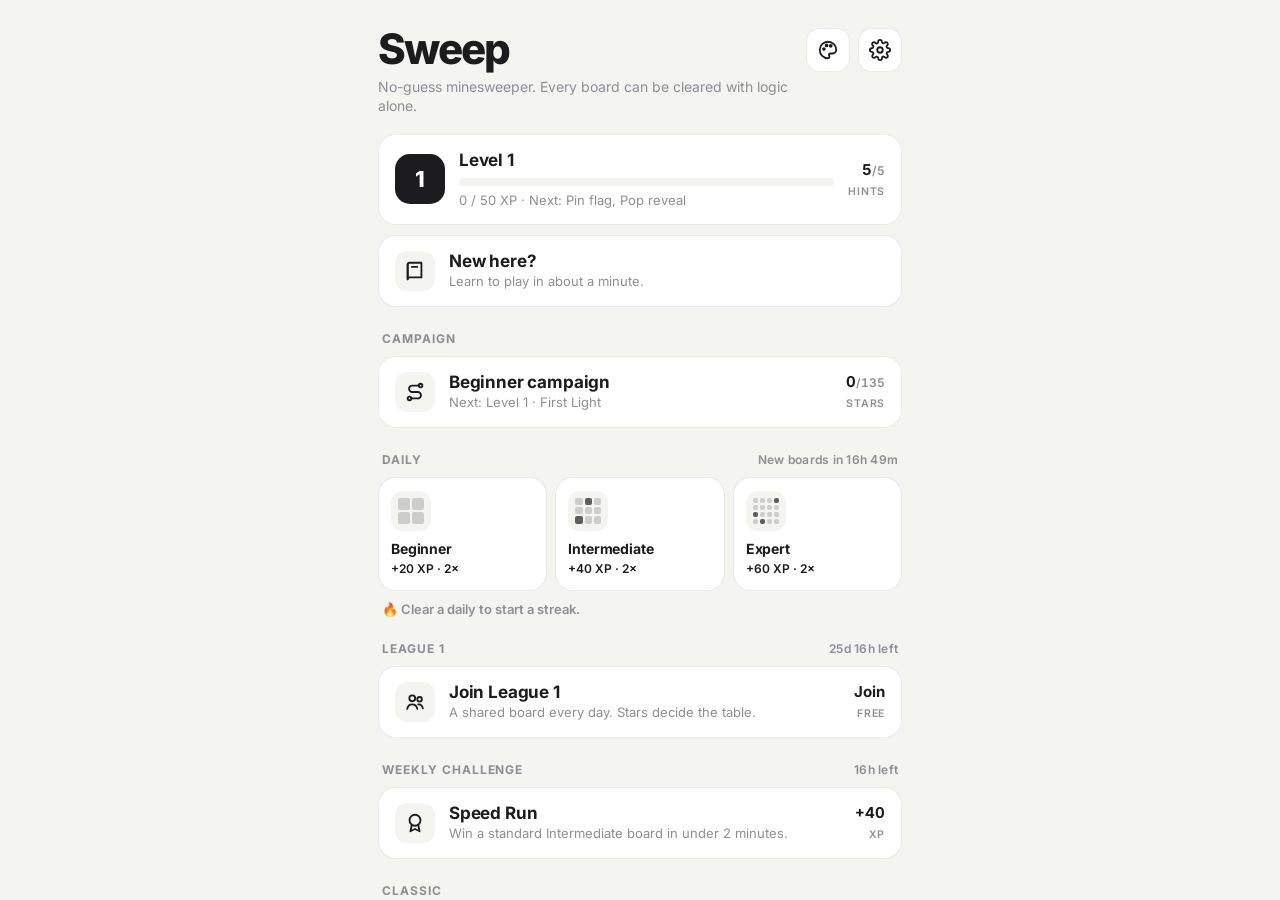
==== commit a8cc8adb: "v1.1.1: pop-up messages can no longer get stuck at the top - Hidden toasts move fully past the notch" ====
--- a/docs/index.html
+++ b/docs/index.html
@@ -143,8 +143,8 @@
 td:first-child,th:first-child{text-align:left;font-weight:600}
 .foot{margin-top:30px;display:flex;justify-content:space-between;align-items:center;color:var(--sub);font-size:12px}
 .foot button{color:var(--sub);font-size:12px;font-weight:600;padding:8px 0}
-#toast{position:fixed;left:50%;top:calc(env(safe-area-inset-top) + 12px);transform:translate(-50%,-160%);background:var(--ink);color:var(--bg);padding:12px 18px;border-radius:16px;font-weight:600;font-size:14px;transition:transform .4s cubic-bezier(.2,.9,.3,1.15);z-index:9;width:max-content;max-width:90vw;text-align:center;box-shadow:0 10px 30px rgba(0,0,0,.25)}
-#toast.on{transform:translate(-50%,0)}
+#toast{position:fixed;left:50%;top:calc(env(safe-area-inset-top) + 12px);transform:translate(-50%,calc(-100% - env(safe-area-inset-top) - 40px));visibility:hidden;opacity:0;pointer-events:none;background:var(--ink);color:var(--bg);padding:12px 18px;border-radius:16px;font-weight:600;font-size:14px;transition:transform .4s cubic-bezier(.2,.9,.3,1.15),opacity .3s,visibility 0s .4s;z-index:9;width:max-content;max-width:90vw;text-align:center;box-shadow:0 10px 30px rgba(0,0,0,.25)}
+#toast.on{transform:translate(-50%,0);visibility:visible;opacity:1;pointer-events:auto;transition:transform .4s cubic-bezier(.2,.9,.3,1.15),opacity .15s,visibility 0s}
 #ov2{position:fixed;z-index:6}
 button.lbr.lang{border:0;font:inherit;color:inherit;width:100%;cursor:pointer}
 .nudge{align-items:flex-start}.nudge .nb,.filec .nb{display:flex;gap:8px;margin-top:10px}
@@ -1528,6 +1528,7 @@
 ["Save your backup to a file, or restore from one. You see the file size before saving.","Guarda tu copia en un archivo o restaura desde uno. Verás el tamaño antes de guardarlo.","Enregistre ta sauvegarde dans un fichier, ou restaure-la depuis un fichier. Tu vois la taille avant d'enregistrer.","Speichere deine Sicherung als Datei oder stelle sie daraus wieder her. Die Dateigröße siehst du vorher.","Salve o backup em arquivo ou restaure a partir de um. Você vê o tamanho antes de salvar."],
 ["A Privacy page in Settings: Sweep collects nothing.","Una página de Privacidad en Ajustes: Sweep no recopila nada.","Une page Confidentialité dans les Réglages : Sweep ne collecte rien.","Eine Datenschutz-Seite in den Einstellungen: Sweep sammelt nichts.","Uma página de Privacidade nas Configurações: o Sweep não coleta nada."],
 ["This What's new page, with the version number.","Esta página de Novedades, con el número de versión.","Cette page Nouveautés, avec le numéro de version.","Diese Neuigkeiten-Seite mit der Versionsnummer.","Esta página de Novidades, com o número da versão."],
+["Fixed: pop-up messages could get stuck peeking out at the top of the screen.","Corregido: los mensajes emergentes podían quedarse asomando en la parte superior de la pantalla.","Corrigé : les messages contextuels pouvaient rester coincés en haut de l'écran.","Behoben: Hinweise konnten oben am Bildschirmrand hängen bleiben.","Corrigido: mensagens podiam ficar presas aparecendo no topo da tela."],
 ["Settings now has its own screen: tap the gear next to Style.","Los ajustes ahora tienen su propia pantalla: toca el engranaje junto a Estilo.","Les réglages ont maintenant leur propre écran : touche l'engrenage à côté de Style.","Die Einstellungen haben jetzt einen eigenen Bildschirm: Tippe auf das Zahnrad neben Stil.","As configurações agora têm sua própria tela: toque na engrenagem ao lado de Estilo."],
 ["Effect previews play through before you can start another, so the game stays smooth.","Las vistas previas de efectos terminan antes de poder iniciar otra, para que el juego siga fluido.","Les aperçus d'effets se terminent avant que tu puisses en lancer un autre, pour que le jeu reste fluide.","Effekt-Vorschauen laufen erst zu Ende, bevor du eine neue starten kannst, damit das Spiel flüssig bleibt.","As prévias de efeitos terminam antes que você possa iniciar outra, para o jogo continuar fluido."],
 ["Hold-to-flag is a little quicker.","Mantener pulsado para poner bandera es un poco más rápido.","Le maintien pour poser un drapeau est un peu plus rapide.","Gedrückt halten zum Markieren geht etwas schneller.","Segurar para marcar bandeira ficou um pouco mais rápido."],
@@ -2021,9 +2022,10 @@
 const LV=[0,50,150,300,525,825,1225,1725,2375,3175,4075,5075,6175,7375,8675,10075,11575,13175,14875,16675], MAXL=20;
 
 // ---------- save data (this browser only) ----------
-const KEY='sweep.v1', VERSION='1.1';
+const KEY='sweep.v1', VERSION='1.1.1';
 // What's new: shown once after an update (newest first). Keep entries short and player-facing.
 const CHANGES=[
+ {v:'1.1.1',items:['Fixed: pop-up messages could get stuck peeking out at the top of the screen.']},
  {v:'1.1',items:['Settings now has its own screen: tap the gear next to Style.','Effect previews play through before you can start another, so the game stays smooth.','Hold-to-flag is a little quicker.']},
  {v:'1.0',items:['Translations: Español, Français, Deutsch and Português. Change the language in Settings.']},
  {v:'0.12',items:['Backup reminders: a gentle nudge if you haven\'t backed up in a month.','Save your backup to a file, or restore from one. You see the file size before saving.','A Privacy page in Settings: Sweep collects nothing.','This What\'s new page, with the version number.']},
@@ -2129,10 +2131,10 @@
 const clock=t=>`${Math.floor(t/60)}:${String(Math.floor(t%60)).padStart(2,'0')}`;
 const buzz=p=>{ if(!S.haptics) return; try{ navigator.vibrate&&navigator.vibrate(p); }catch(e){} };
 const tq=[]; let tBusy=false;
-let tTimer=0;
-function toast(m,now){ if(now){ tq.length=0; showToast(m); return; } tq.push(m); if(!tBusy) nextToast(); }
-function nextToast(){ const m=tq.shift(); if(!m){ tBusy=false; return; } showToast(m); }
-function showToast(m){ const el=$('#toast'); tBusy=true; el.textContent=m; el.classList.add('on'); clearTimeout(tTimer);
+let tTimer=0, tCur='';
+function toast(m,now){ if(now){ tq.length=0; showToast(m); return; } if((tBusy&&m===tCur)||tq.includes(m)) return; tq.push(m); if(!tBusy) nextToast(); } // same message is never stacked
+function nextToast(){ const m=tq.shift(); if(!m){ tBusy=false; tCur=''; return; } showToast(m); }
+function showToast(m){ const el=$('#toast'); tBusy=true; tCur=m; el.textContent=m; el.classList.add('on'); clearTimeout(tTimer);
   tTimer=setTimeout(()=>{ el.classList.remove('on'); tTimer=setTimeout(nextToast,420); },2400); }
 function award(id,quiet){
   if(S.ach[id]) return false; S.ach[id]=Date.now(); persist();
